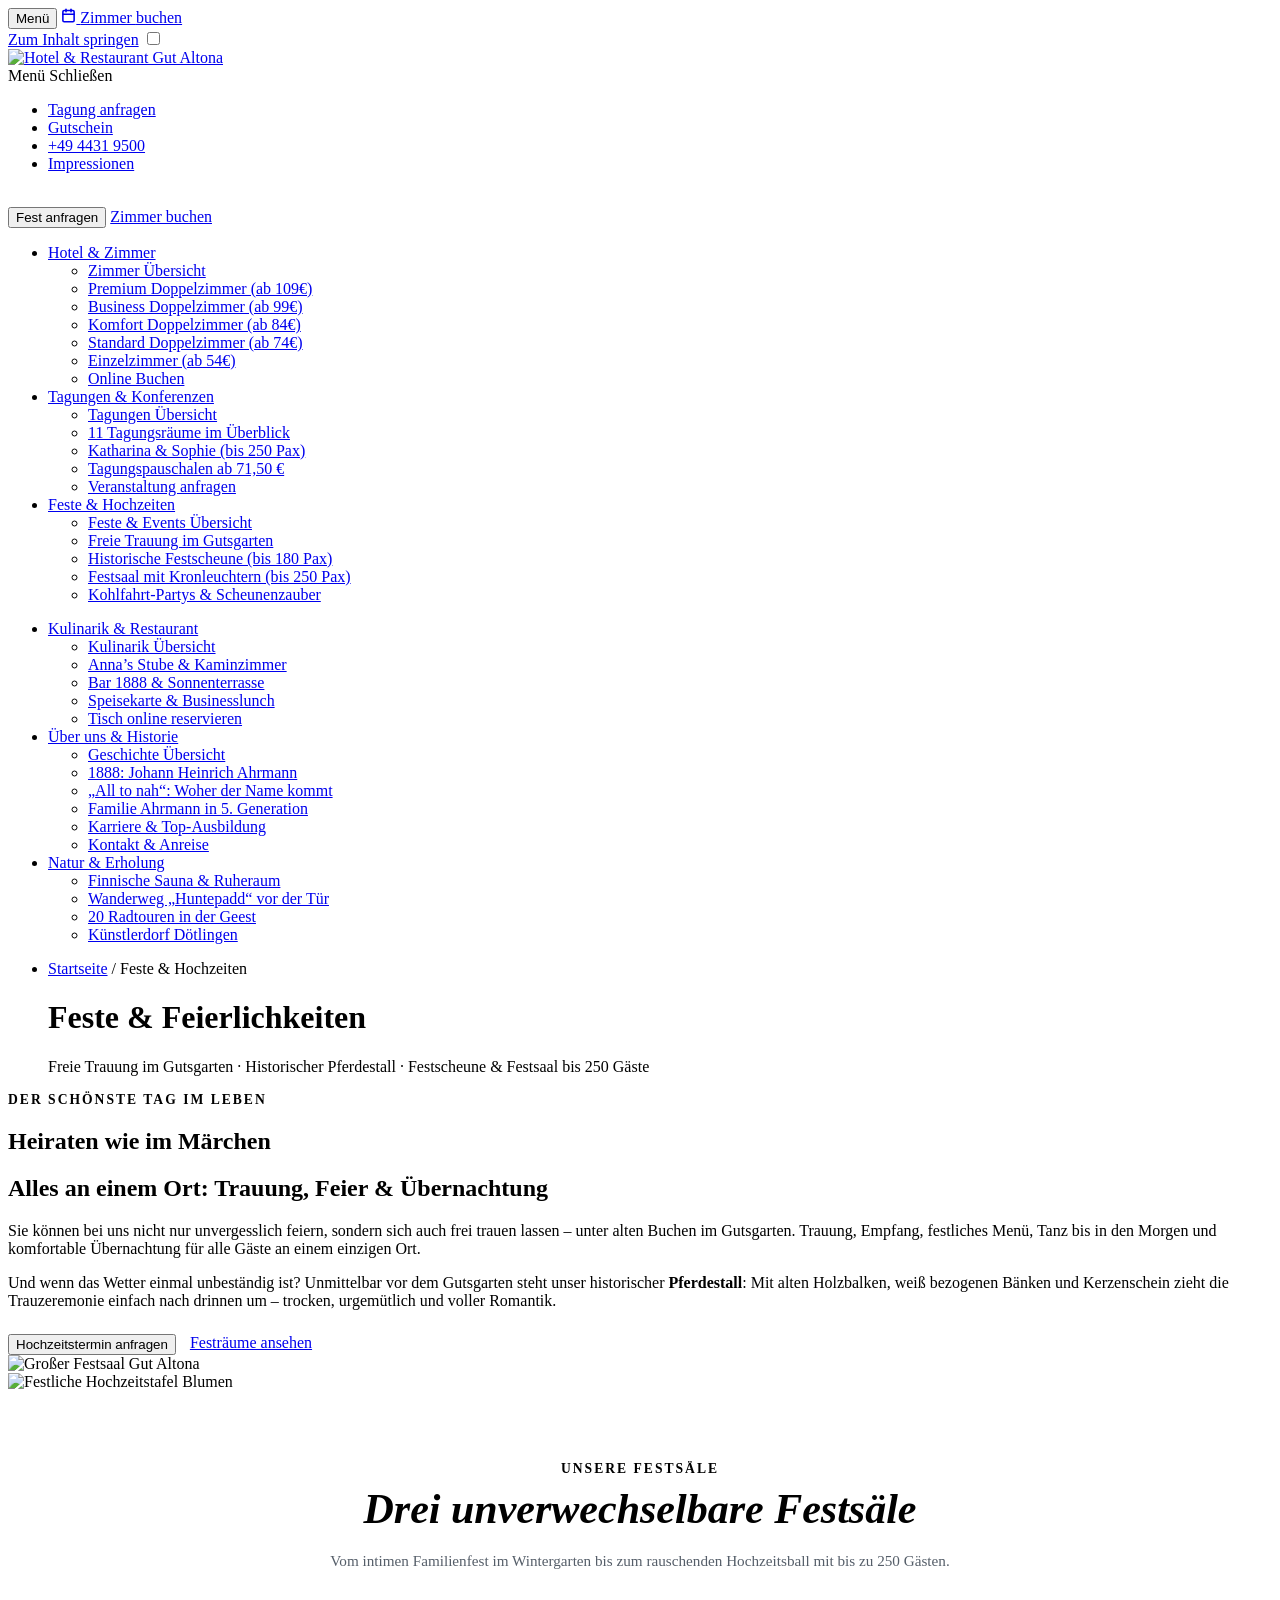
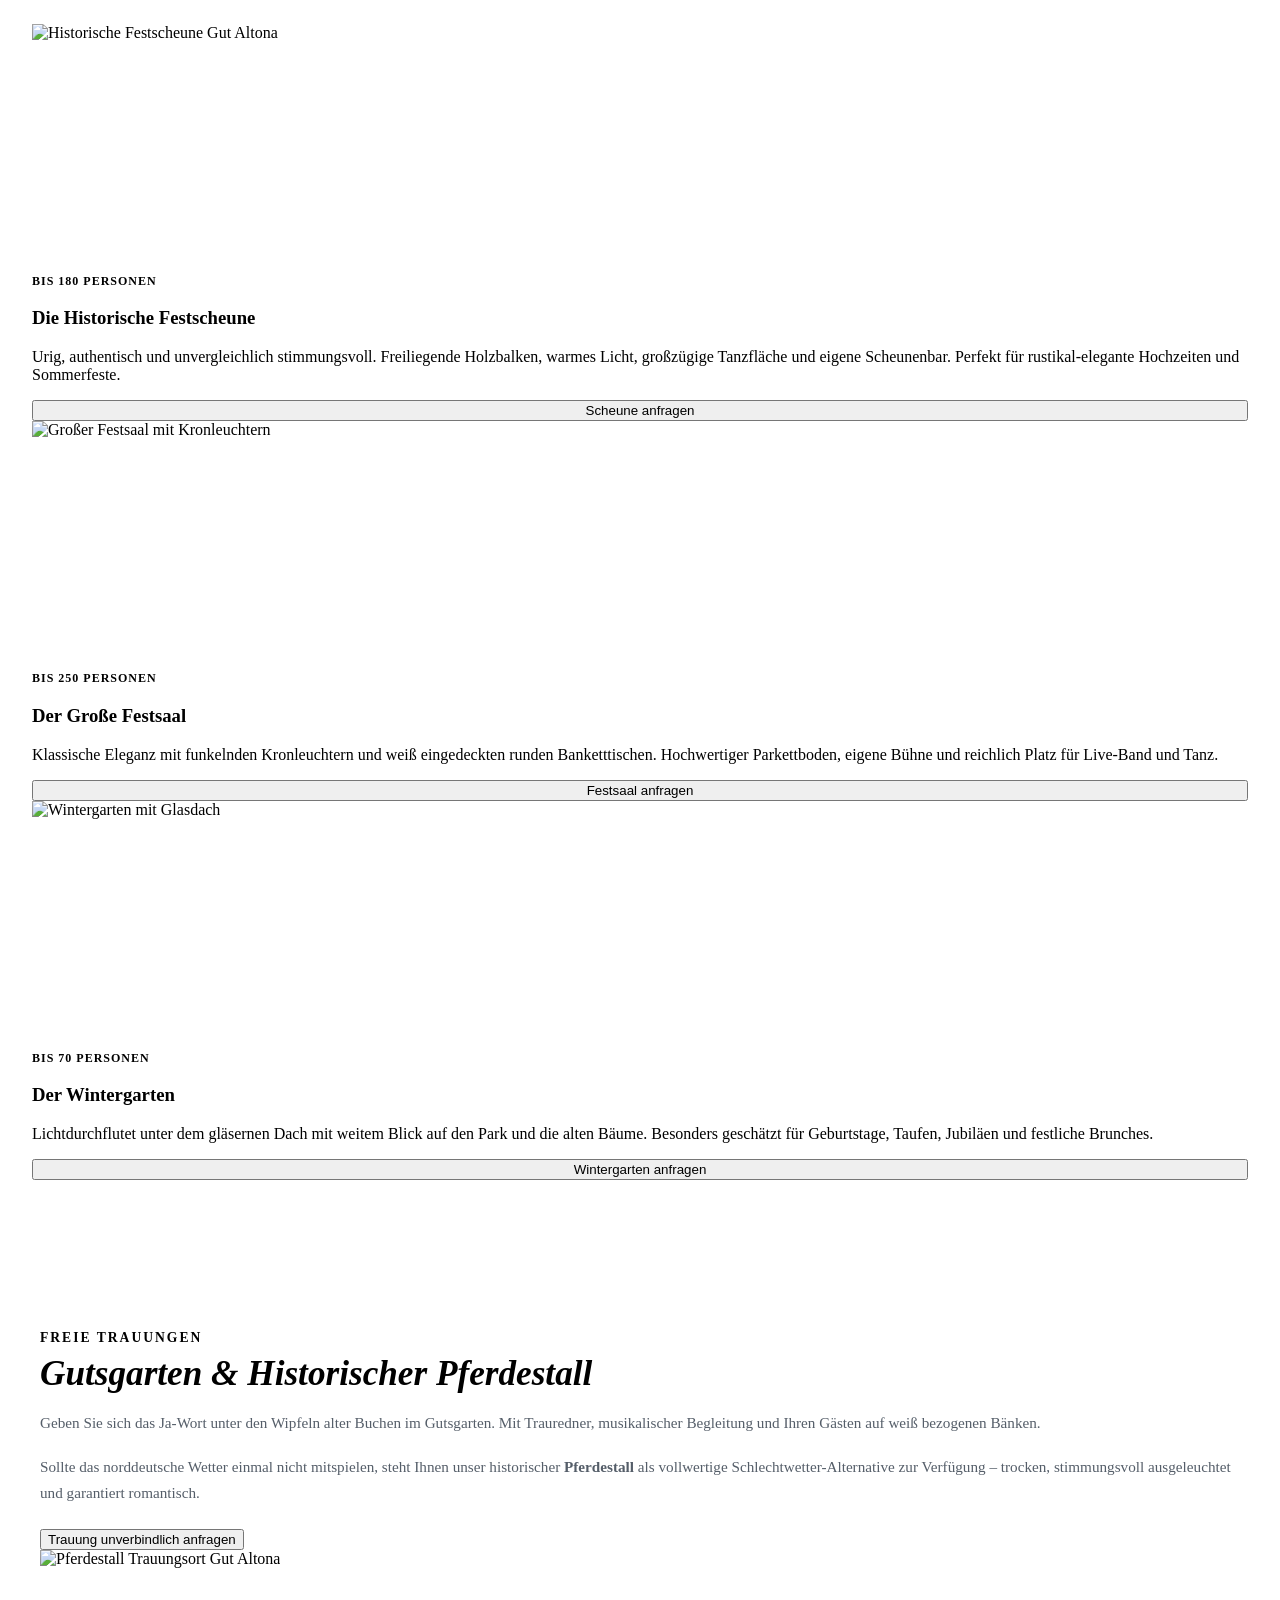
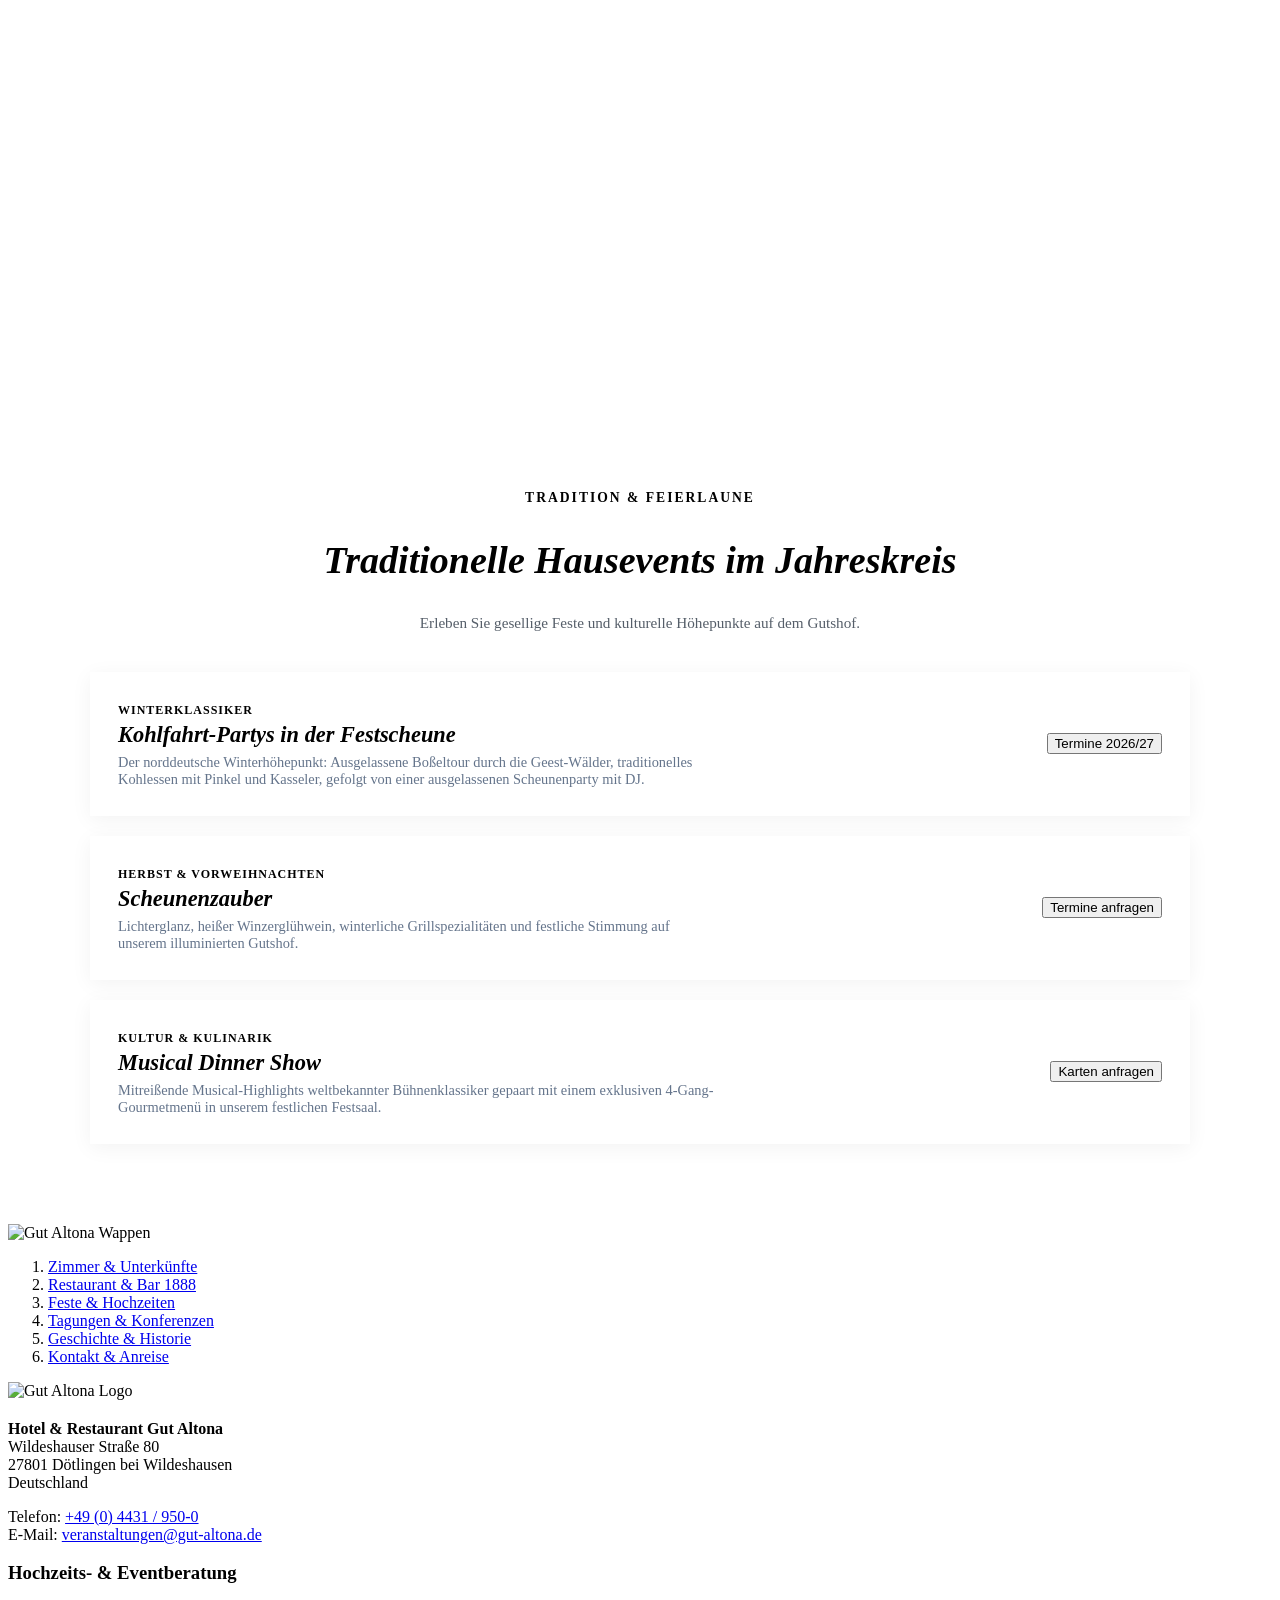
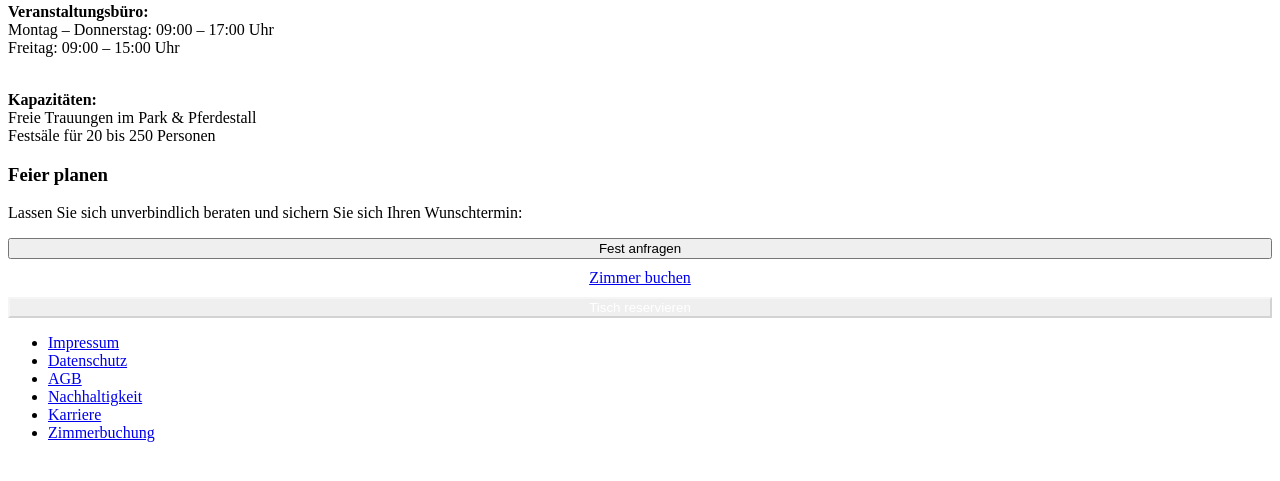
==== feiern-hochzeiten.html @ a8bbae6c "Add files via upload" ====
<!DOCTYPE html>
<html lang="de" class="no-touchevents">
<head>
  <meta charset="UTF-8">
  <meta name="viewport" content="width=device-width, initial-scale=1, viewport-fit=cover">
  <title>Feste &amp; Hochzeiten | Freie Trauung &amp; Festscheune Gut Altona</title>
  <meta name="description" content="Traumhochzeiten & Events auf Gut Altona bei Wildeshausen: Freie Trauung im Gutsgarten, historischer Pferdestall, Festscheune bis 180 Pax, Festsaal bis 250 Pax.">
  <link rel="canonical" href="https://gut-altona.de/feiern/">

  <!-- Stylesheets -->
  <link rel="stylesheet" href="css/style.css">
  <link rel="icon" type="image/png" href="assets/images/ga-symbol-512.png">
</head>
<body class="site browser- browser--">
  <!-- Floating Navigation Pills (Sauerland Stern Hallmark) -->
  <aside class="floating-nav" aria-label="Schnellnavigation">
    <button id="floatingMenuBtn" class="floating-nav__pill floating-nav__pill--menu" aria-label="Menü öffnen" aria-expanded="false" aria-controls="nav_0">
      <span class="floating-nav__hamburger" aria-hidden="true">
        <span></span><span></span><span></span>
      </span>
      <span class="pill-text">Menü</span>
    </button>
    <a href="https://onepagebooking.com/gut-altona" target="_blank" rel="noopener noreferrer" class="floating-nav__pill floating-nav__pill--book" aria-label="Zimmer buchen">
      <svg width="15" height="15" viewBox="0 0 24 24" fill="none" stroke="currentColor" stroke-width="2.5" stroke-linecap="round" stroke-linejoin="round" aria-hidden="true"><rect x="3" y="4" width="18" height="18" rx="2" ry="2"></rect><line x1="16" y1="2" x2="16" y2="6"></line><line x1="8" y1="2" x2="8" y2="6"></line><line x1="3" y1="10" x2="21" y2="10"></line></svg>
      <span class="pill-text-long">Zimmer </span><span>buchen</span>
    </a>
  </aside>

  <!-- Skip link for accessibility -->
  <a id="skip-link" href="#main" class="visuallyhidden">Zum Inhalt springen</a>

  <!-- Global menu toggle checkbox (Sauerland Stern architecture) -->
  <input type="checkbox" id="global-toggle-menu" class="visuallyhidden" aria-hidden="true" tabindex="-1">

  <!-- ==========================================================================
       HEADER & NAVIGATION (SAUERLAND STERN ARCHITECTURE)
       ========================================================================== -->
  <header id="header" class="header" data-header="true" data-detail="true">
    
    <!-- Floating Logo -->
    <div class="logo logo-svg">
      <a href="index.html" title="Zurück zur Startseite">
        <img src="assets/images/ga-logo-weiss-transparent.png" alt="Hotel &amp; Restaurant Gut Altona" width="120" height="75" class="logo__file" loading="eager" decoding="async">
      </a>
    </div>

    <!-- Top Action Banner -->
    <div class="banner">
      <!-- Menu Button -->
      <label id="navButtonMenu" class="menu-button" for="global-toggle-menu" role="button" tabindex="0" aria-haspopup="true" aria-expanded="false" aria-controls="nav_0" aria-label="Menü öffnen">
        <div class="menu-button__button">
          <div class="menu-button__line top"></div>
          <div class="menu-button__line center"></div>
          <div class="menu-button__line bottom"></div>
        </div>
        <div class="menu-button__text">
          <span class="menu-button__text--open">Menü</span>
          <span class="menu-button__text--close">Schließen</span>
        </div>
      </label>

      <!-- Tools Menu -->
      <div class="tools">
        <ul>
          <li><a href="tagungen.html">Tagung anfragen</a></li>
          <li class="header-voucher"><a href="https://gut-altona.expressgutscheine.net/index.php?product=34" target="_blank" rel="noopener noreferrer"><span>Gutschein</span></a></li>
          <li class="header-tel"><a href="tel:+4944319500"><span>+49 4431 9500</span></a></li>
          <li class="header-gallery"><a href="ueber-uns.html"><span>Impressionen</span></a></li>
          <li style="display:flex;gap:4px;margin-left:8px;">
            <button class="lang-btn active" data-lang="de" style="background:none;border:none;color:#fff;font-size:0.75rem;cursor:pointer;font-weight:bold;">DE</button>
            <span style="color:rgba(255,255,255,0.4);">|</span>
            <button class="lang-btn" data-lang="en" style="background:none;border:none;color:rgba(255,255,255,0.6);font-size:0.75rem;cursor:pointer;font-weight:bold;">EN</button>
          </li>
        </ul>
      </div>

      <!-- Prominent Booking & Request Action Buttons -->
      <div class="nst21-widget article">
        <button class="cta cta--request" data-modal-open="meeting">Fest anfragen</button>
        <a class="cta cta--book" href="https://onepagebooking.com/gut-altona" target="_blank" rel="noopener noreferrer">Zimmer buchen</a>
      </div>
    </div>

    <!-- Dropdown Mega Navigation Overlay -->
    <nav id="nav_0" class="nav-level-0" aria-label="Hauptmenü">
      <div class="menu-wrapper">
        <div class="menu-items" id="nav_menu">
          <!-- Left Column -->
          <ul class="main-menu main-menu--left">
            <li class="main-menu-item">
              <div class="main-menu-item-name"><a href="zimmer.html">Hotel &amp; Zimmer</a></div>
              <ul class="sub-menu">
                <li class="sub-menu-overview"><a href="zimmer.html" class="sub-menu-link">Zimmer Übersicht</a></li>
                <li><a href="zimmer.html#all-rooms" class="sub-menu-link">Premium Doppelzimmer (ab 109€)</a></li>
                <li><a href="zimmer.html#all-rooms" class="sub-menu-link">Business Doppelzimmer (ab 99€)</a></li>
                <li><a href="zimmer.html#all-rooms" class="sub-menu-link">Komfort Doppelzimmer (ab 84€)</a></li>
                <li><a href="zimmer.html#all-rooms" class="sub-menu-link">Standard Doppelzimmer (ab 74€)</a></li>
                <li><a href="zimmer.html#all-rooms" class="sub-menu-link">Einzelzimmer (ab 54€)</a></li>
                <li><a href="https://onepagebooking.com/gut-altona" target="_blank" class="sub-menu-link">Online Buchen</a></li>
              </ul>
            </li>

            <li class="main-menu-item">
              <div class="main-menu-item-name"><a href="tagungen.html">Tagungen &amp; Konferenzen</a></div>
              <ul class="sub-menu">
                <li class="sub-menu-overview"><a href="tagungen.html" class="sub-menu-link">Tagungen Übersicht</a></li>
                <li><a href="tagungen.html#raeume" class="sub-menu-link">11 Tagungsräume im Überblick</a></li>
                <li><a href="tagungen.html#raeume" class="sub-menu-link">Katharina &amp; Sophie (bis 250 Pax)</a></li>
                <li><a href="tagungen.html#pauschalen" class="sub-menu-link">Tagungspauschalen ab 71,50 €</a></li>
                <li><a href="tagungen.html" data-modal-open="meeting" class="sub-menu-link">Veranstaltung anfragen</a></li>
              </ul>
            </li>

            <li class="main-menu-item active">
              <div class="main-menu-item-name"><a href="feiern-hochzeiten.html">Feste &amp; Hochzeiten</a></div>
              <ul class="sub-menu">
                <li class="sub-menu-overview active"><a href="feiern-hochzeiten.html" class="sub-menu-link">Feste &amp; Events Übersicht</a></li>
                <li><a href="#trauung" class="sub-menu-link">Freie Trauung im Gutsgarten</a></li>
                <li><a href="#festraeume" class="sub-menu-link">Historische Festscheune (bis 180 Pax)</a></li>
                <li><a href="#festraeume" class="sub-menu-link">Festsaal mit Kronleuchtern (bis 250 Pax)</a></li>
                <li><a href="#hausevents" class="sub-menu-link">Kohlfahrt-Partys &amp; Scheunenzauber</a></li>
              </ul>
            </li>
          </ul>

          <!-- Right Column -->
          <ul class="main-menu main-menu--right">
            <li class="main-menu-item">
              <div class="main-menu-item-name"><a href="restaurant.html">Kulinarik &amp; Restaurant</a></div>
              <ul class="sub-menu">
                <li class="sub-menu-overview"><a href="restaurant.html" class="sub-menu-link">Kulinarik Übersicht</a></li>
                <li><a href="restaurant.html#bereiche" class="sub-menu-link">Anna’s Stube &amp; Kaminzimmer</a></li>
                <li><a href="restaurant.html#bereiche" class="sub-menu-link">Bar 1888 &amp; Sonnenterrasse</a></li>
                <li><a href="restaurant.html#speisekarte" class="sub-menu-link">Speisekarte &amp; Businesslunch</a></li>
                <li><a href="restaurant.html" data-modal-open="table" class="sub-menu-link">Tisch online reservieren</a></li>
              </ul>
            </li>

            <li class="main-menu-item">
              <div class="main-menu-item-name"><a href="ueber-uns.html">Über uns &amp; Historie</a></div>
              <ul class="sub-menu">
                <li class="sub-menu-overview"><a href="ueber-uns.html" class="sub-menu-link">Geschichte Übersicht</a></li>
                <li><a href="ueber-uns.html" class="sub-menu-link">1888: Johann Heinrich Ahrmann</a></li>
                <li><a href="ueber-uns.html" class="sub-menu-link">„All to nah“: Woher der Name kommt</a></li>
                <li><a href="ueber-uns.html" class="sub-menu-link">Familie Ahrmann in 5. Generation</a></li>
                <li><a href="karriere.html" class="sub-menu-link">Karriere &amp; Top-Ausbildung</a></li>
                <li><a href="kontakt.html" class="sub-menu-link">Kontakt &amp; Anreise</a></li>
              </ul>
            </li>

            <li class="main-menu-item">
              <div class="main-menu-item-name"><a href="kontakt.html">Natur &amp; Erholung</a></div>
              <ul class="sub-menu">
                <li><a href="index.html#wellness" class="sub-menu-link">Finnische Sauna &amp; Ruheraum</a></li>
                <li><a href="kontakt.html" class="sub-menu-link">Wanderweg „Huntepadd“ vor der Tür</a></li>
                <li><a href="kontakt.html" class="sub-menu-link">20 Radtouren in der Geest</a></li>
                <li><a href="kontakt.html" class="sub-menu-link">Künstlerdorf Dötlingen</a></li>
              </ul>
            </li>
          </ul>
        </div>
      </div>
    </nav>

    <!-- Subpage Hero Gallery Banner (Matching Sauerland Stern) -->
    <div class="gallery">
      <div id="gid1" class="gal">
        <ul class="slides">
          <li class="slide slide-1 on" style="background-image: url('assets/images/gut-altona-freie-trauung-gutsgarten-baenke.webp');">
            <div class="slide-content">
              <div class="sub-hero-caption">
                <nav class="sub-hero-breadcrumb" aria-label="Brotkrumennavigation">
                  <a href="index.html">Startseite</a> <span>/</span> <span>Feste &amp; Hochzeiten</span>
                </nav>
                <h1>Feste &amp; Feierlichkeiten</h1>
                <p class="sub-hero-tagline">
                  Freie Trauung im Gutsgarten · Historischer Pferdestall · Festscheune &amp; Festsaal bis 250 Gäste
                </p>
              </div>
            </div>
          </li>
        </ul>
      </div>
    </div>
  </header>

  <!-- ==========================================================================
       MAIN CONTENT: EXACT SAUERLAND STERN COMPOSITION
       ========================================================================== -->
  <main id="main">

    <!-- SECTION 1: ASYMMETRICAL BOX-DOUBLE (SIGNATURE SAUERLAND STERN LAYOUT) -->
    <section class="grp grp-single grp-layout-box-double grp-bg-none">
      <div class="grp-mem">
        <div class="box-double box-double__left box-double__left--with-preview">
          <div class="box-double__doubel">
            
            <!-- Editorial Text Column -->
            <div class="box-double__text">
              <span style="font-family: var(--font-family-sans); font-size: 0.85rem; text-transform: uppercase; letter-spacing: 2px; color: var(--template-color-accent-dark); font-weight: 600; display: block; margin-bottom: 8px;">
                Der schönste Tag im Leben
              </span>
              <h1>Heiraten wie im Märchen</h1>
              <h2>Alles an einem Ort: Trauung, Feier &amp; Übernachtung</h2>
              <p>
                Sie können bei uns nicht nur unvergesslich feiern, sondern sich auch frei trauen lassen – unter alten Buchen im Gutsgarten. Trauung, Empfang, festliches Menü, Tanz bis in den Morgen und komfortable Übernachtung für alle Gäste an einem einzigen Ort.
              </p>
              <p>
                Und wenn das Wetter einmal unbeständig ist? Unmittelbar vor dem Gutsgarten steht unser historischer <strong>Pferdestall</strong>: Mit alten Holzbalken, weiß bezogenen Bänken und Kerzenschein zieht die Trauzeremonie einfach nach drinnen um – trocken, urgemütlich und voller Romantik.
              </p>
              <div style="display: flex; gap: 14px; margin-top: 24px; flex-wrap: wrap;">
                <button class="cta cta--request" data-modal-open="meeting">Hochzeitstermin anfragen</button>
                <a class="cta-secondary" href="#festraeume">Festräume ansehen</a>
              </div>
            </div>

            <!-- Curved Main Photo (border-radius: 0 160px 160px 0) -->
            <div class="box-double__image">
              <img src="assets/images/gut-altona-festsaal-runde-tafeln-kronleuchter.webp" alt="Großer Festsaal Gut Altona" width="540" height="420" loading="lazy" decoding="async">
            </div>

            <!-- Overlapping Opposing Curved Preview Photo (border-radius: 160px 0 0 160px) -->
            <div class="box-double__preview">
              <img src="assets/images/gut-altona-hochzeit-festtafel-blumen.webp" alt="Festliche Hochzeitstafel Blumen" width="280" height="380" loading="lazy" decoding="async">
            </div>

          </div>
        </div>
      </div>
    </section>

    <!-- SECTION 2: THE 3 EVENT SPACES (MOSAIC CARDS MATCHING SAUERLAND STERN) -->
    <section class="grp grp-single grp-bg-none" id="festraeume" style="padding: 70px 0;">
      <div class="grp-mem" style="max-width: 1380px; margin: 0 auto; padding: 0 24px;">
        
        <div style="text-align: center; max-width: 800px; margin: 0 auto 50px;">
          <span style="font-family: var(--font-family-sans); font-size: 0.85rem; text-transform: uppercase; letter-spacing: 2px; color: var(--template-color-accent-dark); font-weight: 600; display: block; margin-bottom: 8px;">
            Unsere Festsäle
          </span>
          <h2 style="font-family: var(--font-family-serif); font-size: clamp(28px, 3.5vw, 42px); font-style: italic; color: var(--template-color-ink); margin: 0 0 14px;">
            Drei unverwechselbare Festsäle
          </h2>
          <p style="font-size: 0.95rem; color: #555e69; line-height: 1.7;">
            Vom intimen Familienfest im Wintergarten bis zum rauschenden Hochzeitsball mit bis zu 250 Gästen.
          </p>
        </div>

        <div class="mosaic__grid">
          
          <!-- Room 1: Historische Festscheune -->
          <article class="usb-card" style="width: 100%;">
            <div class="usb-card__image" style="height: 250px;">
              <img src="assets/images/gut-altona-scheune-03.jpg" alt="Historische Festscheune Gut Altona" loading="lazy">
            </div>
            <div class="usb-card__content">
              <span style="font-size: 0.75rem; text-transform: uppercase; color: var(--template-color-accent-dark); font-weight: 700; letter-spacing: 1px; display: block; margin-bottom: 6px;">Bis 180 Personen</span>
              <h3>Die Historische Festscheune</h3>
              <p>
                Urig, authentisch und unvergleichlich stimmungsvoll. Freiliegende Holzbalken, warmes Licht, großzügige Tanzfläche und eigene Scheunenbar. Perfekt für rustikal-elegante Hochzeiten und Sommerfeste.
              </p>
              <div style="margin-top: auto;">
                <button class="cta-secondary" data-modal-open="meeting" style="width: 100%;">Scheune anfragen</button>
              </div>
            </div>
          </article>

          <!-- Room 2: Großer Festsaal -->
          <article class="usb-card" style="width: 100%;">
            <div class="usb-card__image" style="height: 250px;">
              <img src="assets/images/gut-altona-festsaal-runde-tafeln-kronleuchter.webp" alt="Großer Festsaal mit Kronleuchtern" loading="lazy">
            </div>
            <div class="usb-card__content">
              <span style="font-size: 0.75rem; text-transform: uppercase; color: var(--template-color-accent-dark); font-weight: 700; letter-spacing: 1px; display: block; margin-bottom: 6px;">Bis 250 Personen</span>
              <h3>Der Große Festsaal</h3>
              <p>
                Klassische Eleganz mit funkelnden Kronleuchtern und weiß eingedeckten runden Banketttischen. Hochwertiger Parkettboden, eigene Bühne und reichlich Platz für Live-Band und Tanz.
              </p>
              <div style="margin-top: auto;">
                <button class="cta-secondary" data-modal-open="meeting" style="width: 100%;">Festsaal anfragen</button>
              </div>
            </div>
          </article>

          <!-- Room 3: Wintergarten -->
          <article class="usb-card" style="width: 100%;">
            <div class="usb-card__image" style="height: 250px;">
              <img src="assets/images/gut-altona-wintergarten-tafeln-glasdach-v2.webp" alt="Wintergarten mit Glasdach" loading="lazy">
            </div>
            <div class="usb-card__content">
              <span style="font-size: 0.75rem; text-transform: uppercase; color: var(--template-color-accent-dark); font-weight: 700; letter-spacing: 1px; display: block; margin-bottom: 6px;">Bis 70 Personen</span>
              <h3>Der Wintergarten</h3>
              <p>
                Lichtdurchflutet unter dem gläsernen Dach mit weitem Blick auf den Park und die alten Bäume. Besonders geschätzt für Geburtstage, Taufen, Jubiläen und festliche Brunches.
              </p>
              <div style="margin-top: auto;">
                <button class="cta-secondary" data-modal-open="meeting" style="width: 100%;">Wintergarten anfragen</button>
              </div>
            </div>
          </article>

        </div>
      </div>
    </section>

    <!-- SECTION 3: TRAUUNGSORTE (PFERDESTALL & GUTSGARTEN) -->
    <section class="grp grp-bg-hell" id="trauung" style="padding: 80px 0;">
      <div class="grp-mem" style="max-width: 1200px; margin: 0 auto; padding: 0 24px;">
        
        <div class="spalten-grid-2">
          
          <div class="spalten-col">
            <span style="font-family: var(--font-family-sans); font-size: 0.85rem; text-transform: uppercase; letter-spacing: 2px; color: var(--template-color-accent-dark); font-weight: 600; display: block; margin-bottom: 8px;">
              Freie Trauungen
            </span>
            <h2 style="font-family: var(--font-family-serif); font-size: 2.2rem; font-style: italic; color: var(--template-color-ink); margin: 0 0 16px;">
              Gutsgarten &amp; Historischer Pferdestall
            </h2>
            <p style="font-size: 0.95rem; color: #555e69; line-height: 1.7; margin-bottom: 18px;">
              Geben Sie sich das Ja-Wort unter den Wipfeln alter Buchen im Gutsgarten. Mit Trauredner, musikalischer Begleitung und Ihren Gästen auf weiß bezogenen Bänken.
            </p>
            <p style="font-size: 0.95rem; color: #555e69; line-height: 1.7; margin-bottom: 24px;">
              Sollte das norddeutsche Wetter einmal nicht mitspielen, steht Ihnen unser historischer <strong>Pferdestall</strong> als vollwertige Schlechtwetter-Alternative zur Verfügung – trocken, stimmungsvoll ausgeleuchtet und garantiert romantisch.
            </p>
            <div>
              <button class="cta cta--request" data-modal-open="meeting">Trauung unverbindlich anfragen</button>
            </div>
          </div>

          <div class="spalten-col">
            <div class="spalten-col-img" style="height: 100%; border-radius: 160px 0 0 160px;">
              <img src="assets/images/gut-altona-pferdestall-freie-trauung-mittelgang-v2.webp" alt="Pferdestall Trauungsort Gut Altona" style="height: 100%; min-height: 380px;">
            </div>
          </div>

        </div>

      </div>
    </section>

    <!-- SECTION 4: TRADITIONAL HOUSE EVENTS (KOHLFAHRT, SCHEUNENZAUBER, MUSICAL) -->
    <section class="grp grp-single grp-bg-none" id="hausevents" style="padding: 80px 0;">
      <div class="grp-mem" style="max-width: 1100px; margin: 0 auto; padding: 0 24px;">
        
        <div style="text-align: center; margin-bottom: 40px;">
          <span style="font-family: var(--font-family-sans); font-size: 0.85rem; text-transform: uppercase; letter-spacing: 2px; color: var(--template-color-accent-dark); font-weight: 600; display: block; margin-bottom: 8px;">
            Tradition &amp; Feierlaune
          </span>
          <h2 style="font-family: var(--font-family-serif); font-size: clamp(26px, 3vw, 38px); font-style: italic; color: var(--template-color-ink);">
            Traditionelle Hausevents im Jahreskreis
          </h2>
          <p style="font-size: 0.95rem; color: #555e69;">
            Erleben Sie gesellige Feste und kulturelle Höhepunkte auf dem Gutshof.
          </p>
        </div>

        <div style="display: flex; flex-direction: column; gap: 20px;">
          
          <div style="background: #ffffff; padding: 28px; box-shadow: 0 4px 20px rgba(0,0,0,0.05); display: flex; justify-content: space-between; align-items: center; flex-wrap: wrap; gap: 20px; border-left: 4px solid var(--template-color-primary);">
            <div>
              <span style="font-size: 0.75rem; text-transform: uppercase; color: var(--template-color-accent-dark); font-weight: 700; letter-spacing: 1px;">Winterklassiker</span>
              <h4 style="font-family: var(--font-family-serif); font-size: 1.4rem; font-style: italic; color: var(--template-color-ink); margin: 4px 0 6px;">Kohlfahrt-Partys in der Festscheune</h4>
              <p style="font-size: 0.9rem; color: #64748b; margin: 0; max-width: 600px;">
                Der norddeutsche Winterhöhepunkt: Ausgelassene Boßeltour durch die Geest-Wälder, traditionelles Kohlessen mit Pinkel und Kasseler, gefolgt von einer ausgelassenen Scheunenparty mit DJ.
              </p>
            </div>
            <button class="cta-secondary" data-modal-open="meeting">Termine 2026/27</button>
          </div>

          <div style="background: #ffffff; padding: 28px; box-shadow: 0 4px 20px rgba(0,0,0,0.05); display: flex; justify-content: space-between; align-items: center; flex-wrap: wrap; gap: 20px; border-left: 4px solid var(--template-color-accent);">
            <div>
              <span style="font-size: 0.75rem; text-transform: uppercase; color: var(--template-color-accent-dark); font-weight: 700; letter-spacing: 1px;">Herbst &amp; Vorweihnachten</span>
              <h4 style="font-family: var(--font-family-serif); font-size: 1.4rem; font-style: italic; color: var(--template-color-ink); margin: 4px 0 6px;">Scheunenzauber</h4>
              <p style="font-size: 0.9rem; color: #64748b; margin: 0; max-width: 600px;">
                Lichterglanz, heißer Winzerglühwein, winterliche Grillspezialitäten und festliche Stimmung auf unserem illuminierten Gutshof.
              </p>
            </div>
            <button class="cta-secondary" data-modal-open="meeting">Termine anfragen</button>
          </div>

          <div style="background: #ffffff; padding: 28px; box-shadow: 0 4px 20px rgba(0,0,0,0.05); display: flex; justify-content: space-between; align-items: center; flex-wrap: wrap; gap: 20px; border-left: 4px solid var(--template-color-primary);">
            <div>
              <span style="font-size: 0.75rem; text-transform: uppercase; color: var(--template-color-accent-dark); font-weight: 700; letter-spacing: 1px;">Kultur &amp; Kulinarik</span>
              <h4 style="font-family: var(--font-family-serif); font-size: 1.4rem; font-style: italic; color: var(--template-color-ink); margin: 4px 0 6px;">Musical Dinner Show</h4>
              <p style="font-size: 0.9rem; color: #64748b; margin: 0; max-width: 600px;">
                Mitreißende Musical-Highlights weltbekannter Bühnenklassiker gepaart mit einem exklusiven 4-Gang-Gourmetmenü in unserem festlichen Festsaal.
              </p>
            </div>
            <button class="cta-secondary" data-modal-open="meeting">Karten anfragen</button>
          </div>

        </div>

      </div>
    </section>

    <!-- SECTION 5: WATERMARK CREST -->
    <section class="grp-bg-logo">
      <img src="assets/images/ga-symbol-512.png" alt="Gut Altona Wappen" width="120" height="120" loading="lazy">
    </section>

  </main>

  <!-- ==========================================================================
       FOOTER (EXACT SAUERLAND STERN ARCHITECTURE)
       ========================================================================== -->
  <footer id="footer" class="footer">
    <div class="footer__infos">
      
      <!-- Upper Pre-Footer Navigation Links -->
      <div class="footer__pre">
        <ol>
          <li><a href="zimmer.html">Zimmer &amp; Unterkünfte</a></li>
          <li><a href="restaurant.html">Restaurant &amp; Bar 1888</a></li>
          <li><a href="feiern-hochzeiten.html">Feste &amp; Hochzeiten</a></li>
          <li><a href="tagungen.html">Tagungen &amp; Konferenzen</a></li>
          <li><a href="ueber-uns.html">Geschichte &amp; Historie</a></li>
          <li><a href="kontakt.html">Kontakt &amp; Anreise</a></li>
        </ol>
      </div>

      <!-- Main Footer Grid (Logo + Address + Quicklinks + Directions) -->
      <div class="footer__grid-content">
        <!-- Col 1: Logo & Address -->
        <div class="footer-col">
          <div style="margin-bottom: 20px;">
            <img src="assets/images/ga-logo-weiss-transparent.png" alt="Gut Altona Logo" width="140" height="88">
          </div>
          <p>
            <strong>Hotel &amp; Restaurant Gut Altona</strong><br>
            Wildeshauser Straße 80<br>
            27801 Dötlingen bei Wildeshausen<br>
            Deutschland
          </p>
          <p style="margin-top: 14px;">
            Telefon: <a href="tel:+4944319500">+49 (0) 4431 / 950-0</a><br>
            E-Mail: <a href="mailto:veranstaltungen@gut-altona.de">veranstaltungen@gut-altona.de</a>
          </p>
        </div>

        <!-- Col 2: Opening Hours & Rezeption -->
        <div class="footer-col">
          <h3>Hochzeits- &amp; Eventberatung</h3>
          <p>
            <strong>Veranstaltungsbüro:</strong><br>
            Montag – Donnerstag: 09:00 – 17:00 Uhr<br>
            Freitag: 09:00 – 15:00 Uhr<br>
            <span style="font-size: 0.82rem; color: rgba(255,255,255,0.6);">(Persönliche Gutshaus-Führung nach Terminabsprache)</span>
          </p>
          <p style="margin-top: 12px;">
            <strong>Kapazitäten:</strong><br>
            Freie Trauungen im Park &amp; Pferdestall<br>
            Festsäle für 20 bis 250 Personen
          </p>
        </div>

        <!-- Col 3: Quicklinks & Direct Booking -->
        <div class="footer-col">
          <h3>Feier planen</h3>
          <p>
            Lassen Sie sich unverbindlich beraten und sichern Sie sich Ihren Wunschtermin:
          </p>
          <div style="margin-top: 16px; display: flex; flex-direction: column; gap: 10px;">
            <button class="cta cta--request" data-modal-open="meeting" style="text-align: center;">Fest anfragen</button>
            <a href="https://onepagebooking.com/gut-altona" target="_blank" rel="noopener noreferrer" class="cta cta--book" style="text-align: center;">Zimmer buchen</a>
            <button class="cta-secondary" data-modal-open="table" style="text-align: center; color: #fff; border-color: rgba(255,255,255,0.4);">Tisch reservieren</button>
          </div>
        </div>
      </div>

      <!-- Partners / Legal Bar (Bottom Bar) -->
      <div class="footer__partners">
        <ul class="separator-list">
          <li><a href="kontakt.html">Impressum</a></li>
          <li><a href="kontakt.html">Datenschutz</a></li>
          <li><a href="kontakt.html">AGB</a></li>
          <li><a href="ueber-uns.html">Nachhaltigkeit</a></li>
          <li><a href="karriere.html">Karriere</a></li>
          <li><a href="https://onepagebooking.com/gut-altona" target="_blank">Zimmerbuchung</a></li>
        </ul>
        <div style="font-size: 0.78rem; color: rgba(255,255,255,0.4);">
          &copy; 2026 Hotel &amp; Restaurant Gut Altona · Familie Ahrmann seit 1888. Alle Rechte vorbehalten.
        </div>
      </div>

    </div>
  </footer>

  <!-- ==========================================================================
       MODALS: MEETING INQUIRY & TABLE RESERVATION
       ========================================================================== -->
  <dialog class="modal" id="meetingInquiryModal">
    <div class="modal-header">
      <h3>Fest oder Feier anfragen</h3>
      <button class="modal-close-btn">&times;</button>
    </div>
    <div class="modal-body">
      <form class="modal-form" id="meetingInquiryForm" onsubmit="event.preventDefault(); alert('Vielen Dank für Ihre Festanfrage! Unser Veranstaltungsbüro wird sich umgehend persönlich bei Ihnen melden.'); this.closest('dialog').close();">
        <div style="display:grid;grid-template-columns:1fr 1fr;gap:14px;margin-bottom:12px;">
          <div>
            <label style="font-size:0.8rem;text-transform:uppercase;font-weight:600;">Wunschdatum *</label>
            <input type="date" style="width:100%;padding:8px;" required>
          </div>
          <div>
            <label style="font-size:0.8rem;text-transform:uppercase;font-weight:600;">Gästeanzahl *</label>
            <input type="number" min="10" max="250" value="60" style="width:100%;padding:8px;" required>
          </div>
        </div>
        <div style="margin-bottom:12px;">
          <label style="font-size:0.8rem;text-transform:uppercase;font-weight:600;">Anlass der Feier *</label>
          <select style="width:100%;padding:8px;" required>
            <option value="hochzeit">Hochzeit mit freier Trauung</option>
            <option value="hochzeit_feier">Hochzeitsfeier / Ball</option>
            <option value="geburtstag">Runder Geburtstag / Jubiläum</option>
            <option value="firmenfeier">Firmenfeier / Sommerfest</option>
            <option value="taufe">Taufe / Konfirmation / Kommunion</option>
            <option value="sonstiges">Sonstige Festlichkeit</option>
          </select>
        </div>
        <div style="display:grid;grid-template-columns:1fr 1fr;gap:14px;margin-bottom:12px;">
          <div>
            <label style="font-size:0.8rem;text-transform:uppercase;font-weight:600;">Name *</label>
            <input type="text" style="width:100%;padding:8px;" required>
          </div>
          <div>
            <label style="font-size:0.8rem;text-transform:uppercase;font-weight:600;">Telefon *</label>
            <input type="tel" style="width:100%;padding:8px;" required>
          </div>
        </div>
        <div style="margin-bottom:14px;">
          <label style="font-size:0.8rem;text-transform:uppercase;font-weight:600;">E-Mail *</label>
          <input type="email" style="width:100%;padding:8px;" required>
        </div>
        <button type="submit" class="cta" style="width:100%;">Termin &amp; Beratung kostenfrei anfordern</button>
      </form>
    </div>
  </dialog>

  <dialog class="modal" id="tableReservationModal">
    <div class="modal-header">
      <h3>Tisch reservieren</h3>
      <button class="modal-close-btn">&times;</button>
    </div>
    <div class="modal-body">
      <form class="modal-form" id="tableReservationForm" onsubmit="event.preventDefault(); alert('Vielen Dank! Ihre Tischreservierung im Restaurant Gut Altona wird von unserem Serviceteam kurzfristig bestätigt.'); this.closest('dialog').close();">
        <div style="display:grid;grid-template-columns:1fr 1fr;gap:14px;margin-bottom:12px;">
          <div>
            <label style="font-size:0.8rem;text-transform:uppercase;font-weight:600;">Datum *</label>
            <input type="date" style="width:100%;padding:8px;" required>
          </div>
          <div>
            <label style="font-size:0.8rem;text-transform:uppercase;font-weight:600;">Uhrzeit *</label>
            <select style="width:100%;padding:8px;" required>
              <option value="12:00">12:00 Uhr (Businesslunch)</option>
              <option value="17:30">17:30 Uhr (Abendkarte)</option>
              <option value="18:30" selected>18:30 Uhr (Abendkarte)</option>
              <option value="19:30">19:30 Uhr (Abendkarte)</option>
            </select>
          </div>
        </div>
        <div style="display:grid;grid-template-columns:1fr 1fr;gap:14px;margin-bottom:12px;">
          <div>
            <label style="font-size:0.8rem;text-transform:uppercase;font-weight:600;">Gästeanzahl *</label>
            <input type="number" min="1" max="20" value="2" style="width:100%;padding:8px;" required>
          </div>
          <div>
            <label style="font-size:0.8rem;text-transform:uppercase;font-weight:600;">Bereich</label>
            <select style="width:100%;padding:8px;">
              <option>Anna’s Stube</option>
              <option>Kaminzimmer</option>
              <option>Sonnenterrasse</option>
              <option>Bar 1888</option>
            </select>
          </div>
        </div>
        <div style="margin-bottom:12px;">
          <label style="font-size:0.8rem;text-transform:uppercase;font-weight:600;">Name *</label>
          <input type="text" style="width:100%;padding:8px;" required>
        </div>
        <div style="display:grid;grid-template-columns:1fr 1fr;gap:14px;margin-bottom:14px;">
          <div>
            <label style="font-size:0.8rem;text-transform:uppercase;font-weight:600;">Telefon *</label>
            <input type="tel" style="width:100%;padding:8px;" required>
          </div>
          <div>
            <label style="font-size:0.8rem;text-transform:uppercase;font-weight:600;">E-Mail *</label>
            <input type="email" style="width:100%;padding:8px;" required>
          </div>
        </div>
        <button type="submit" class="cta" style="width:100%;">Tisch anfragen</button>
      </form>
    </div>
  </dialog>

  <!-- JavaScript -->
  <script src="js/main.js"></script>
</body>
</html>
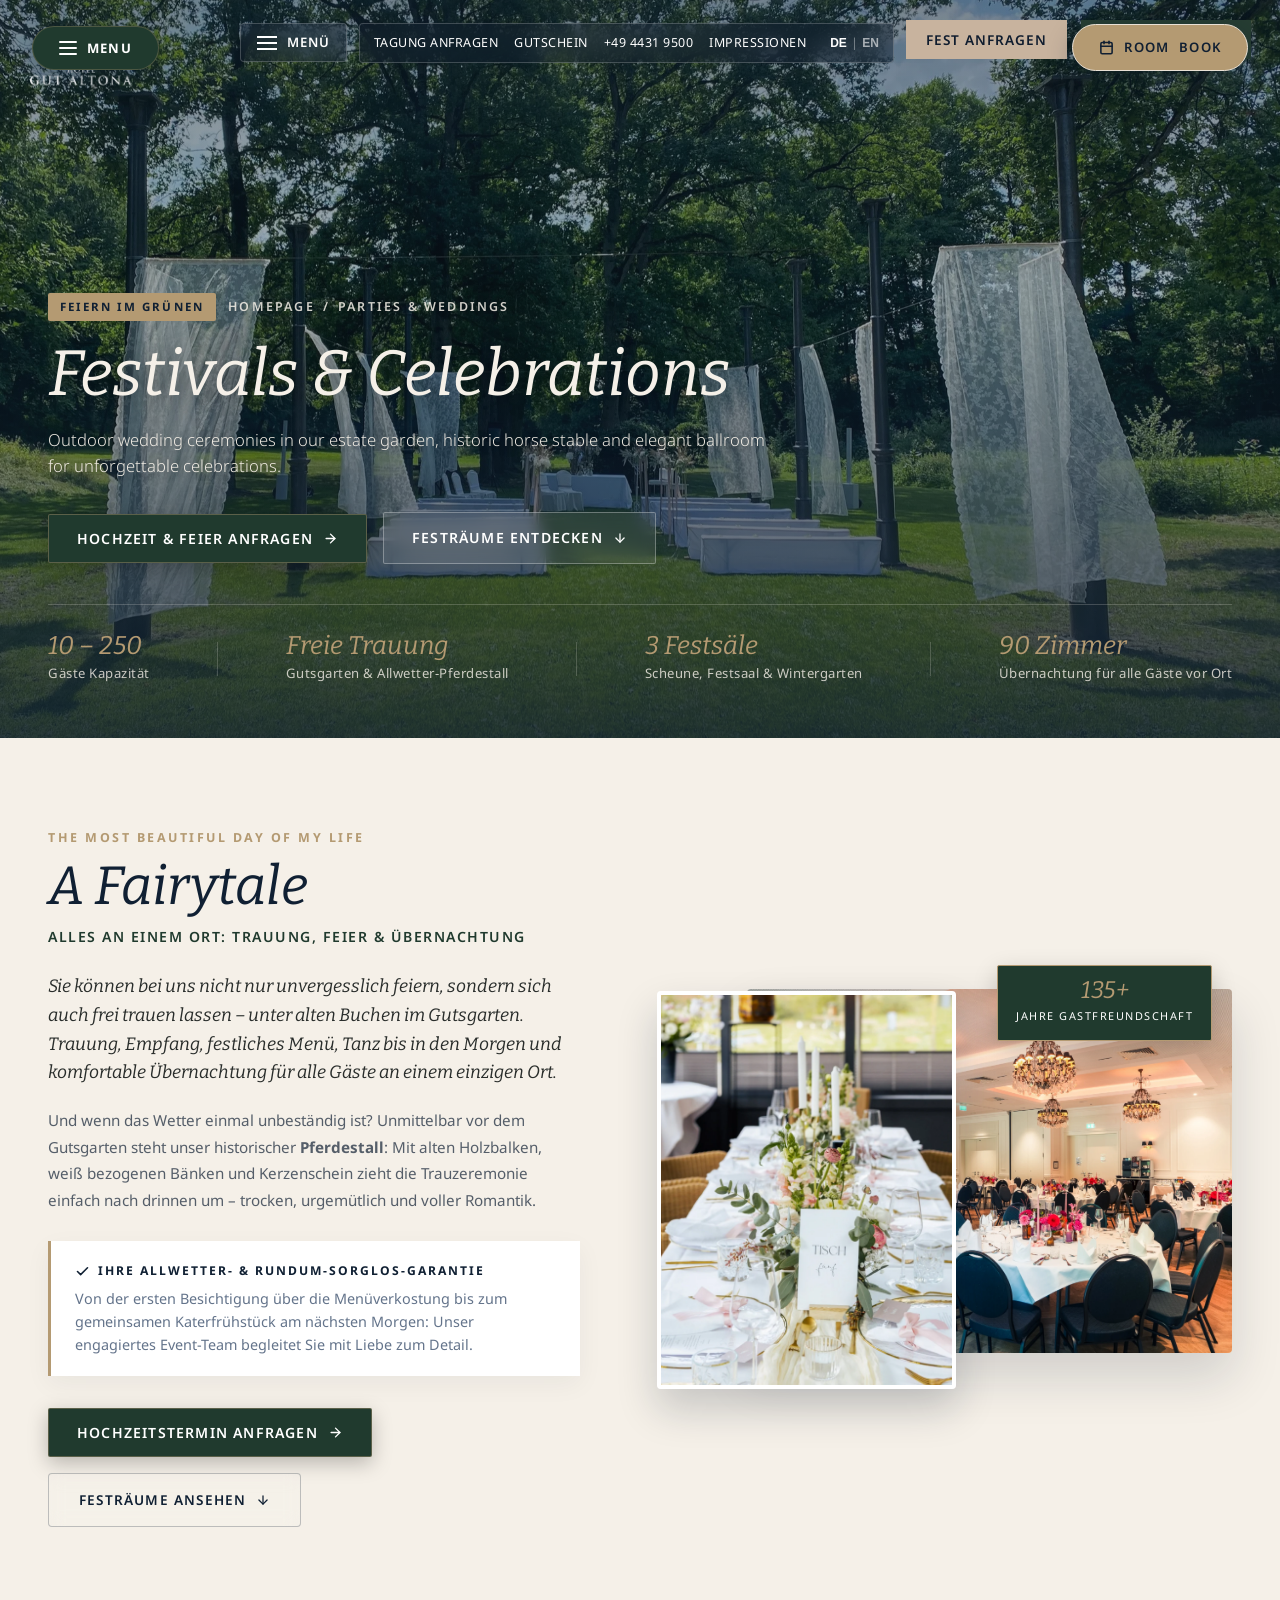
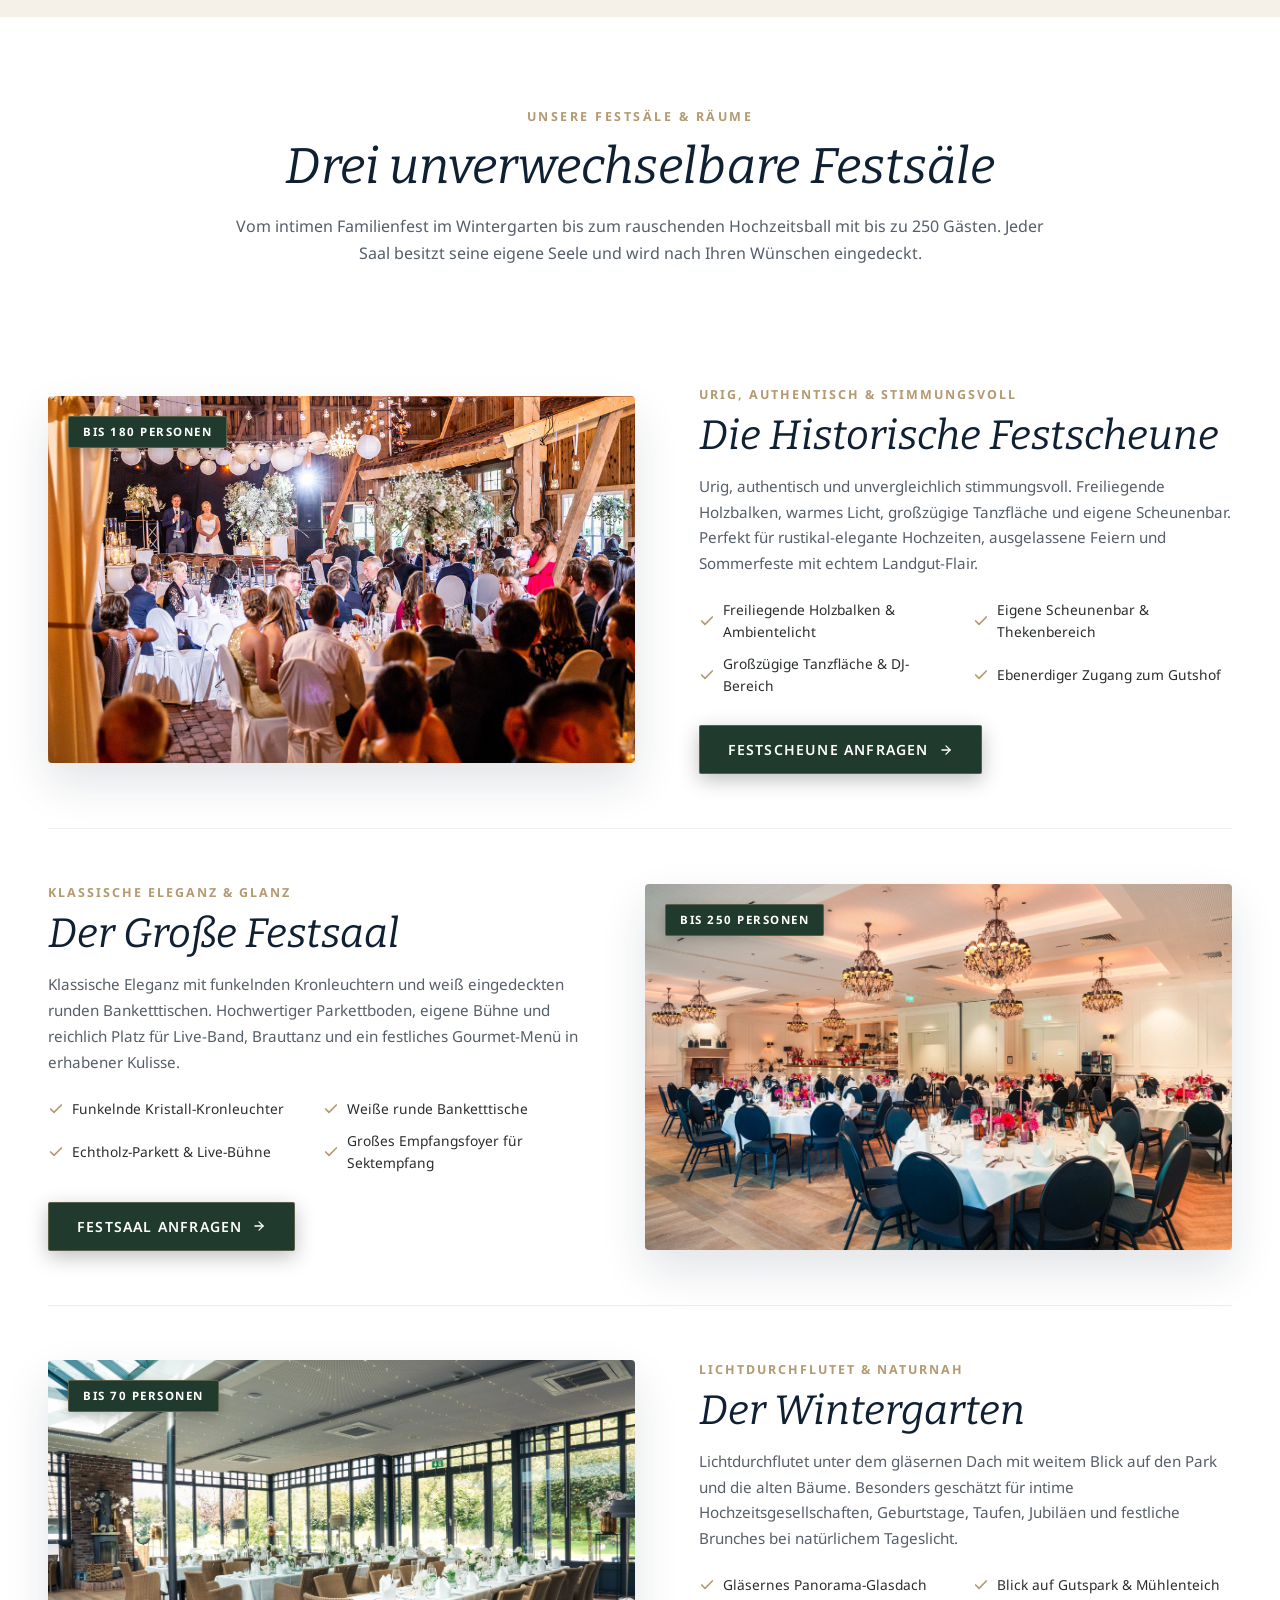
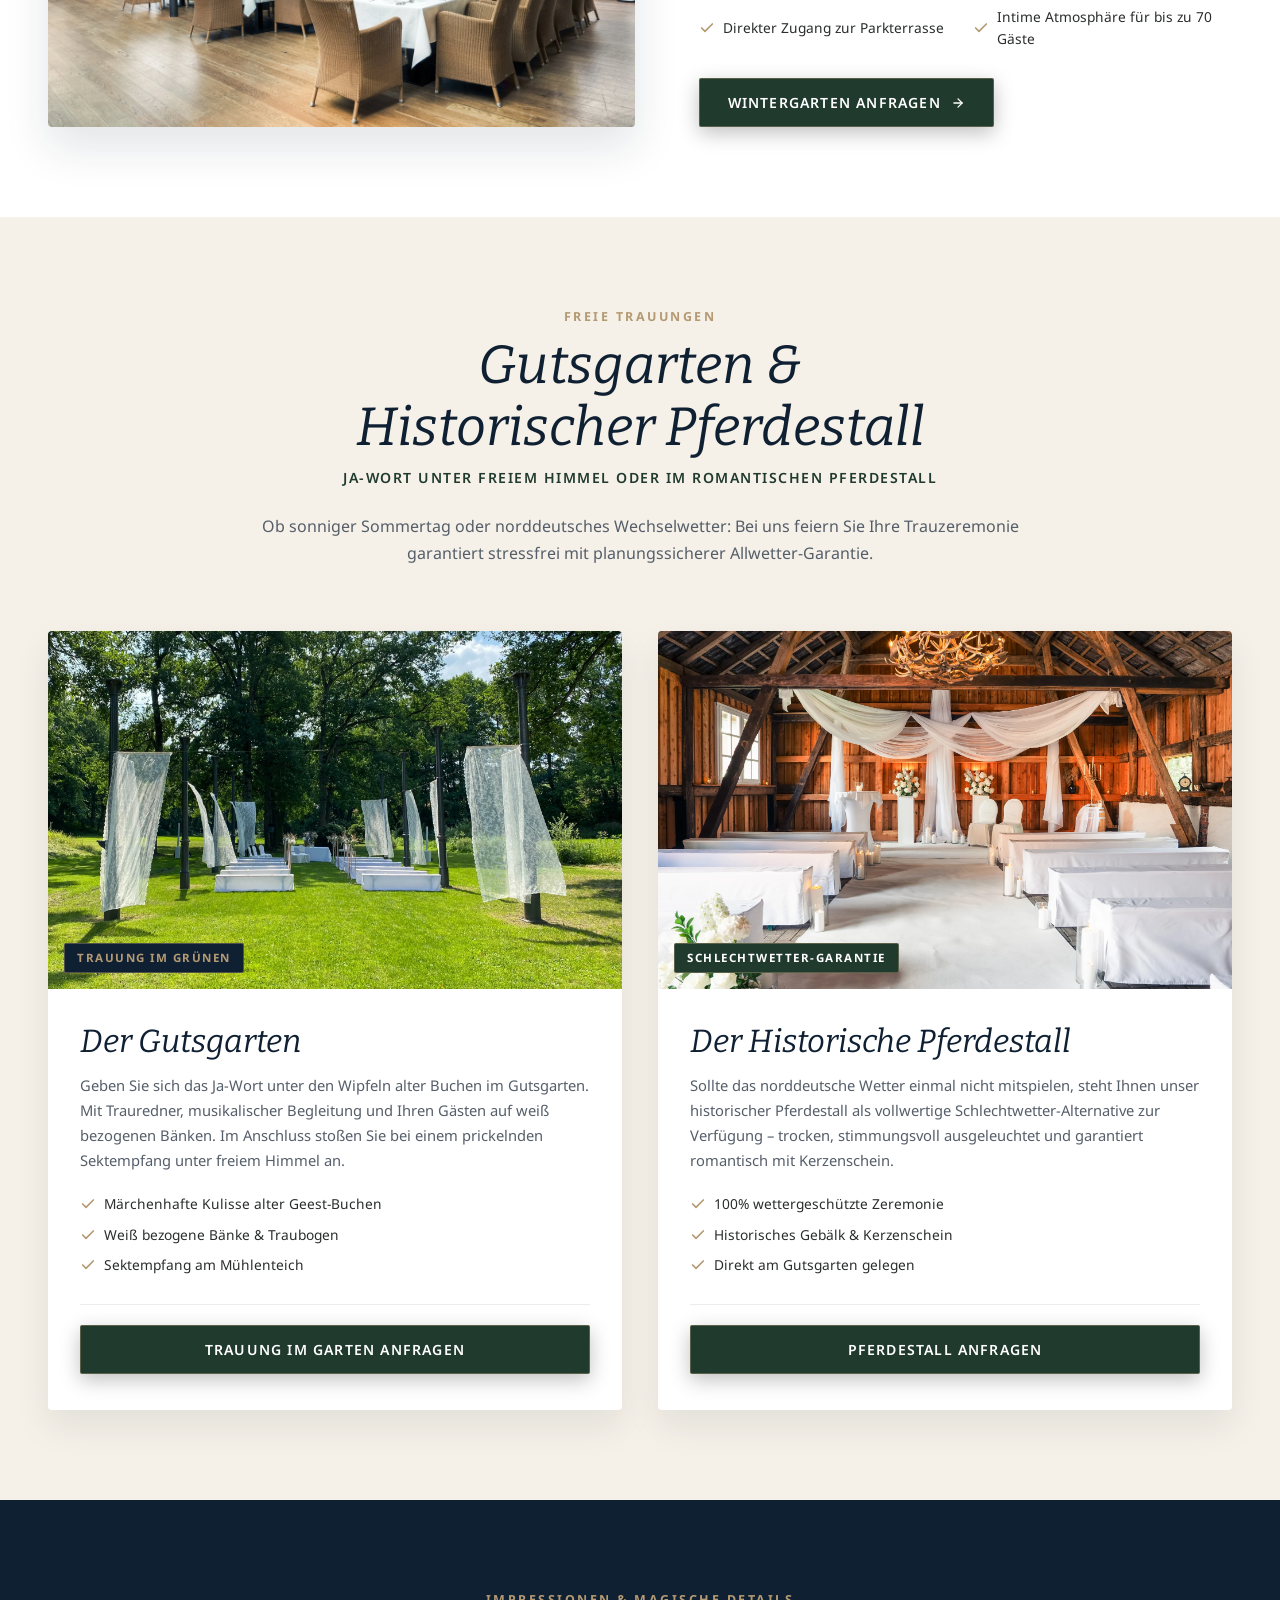
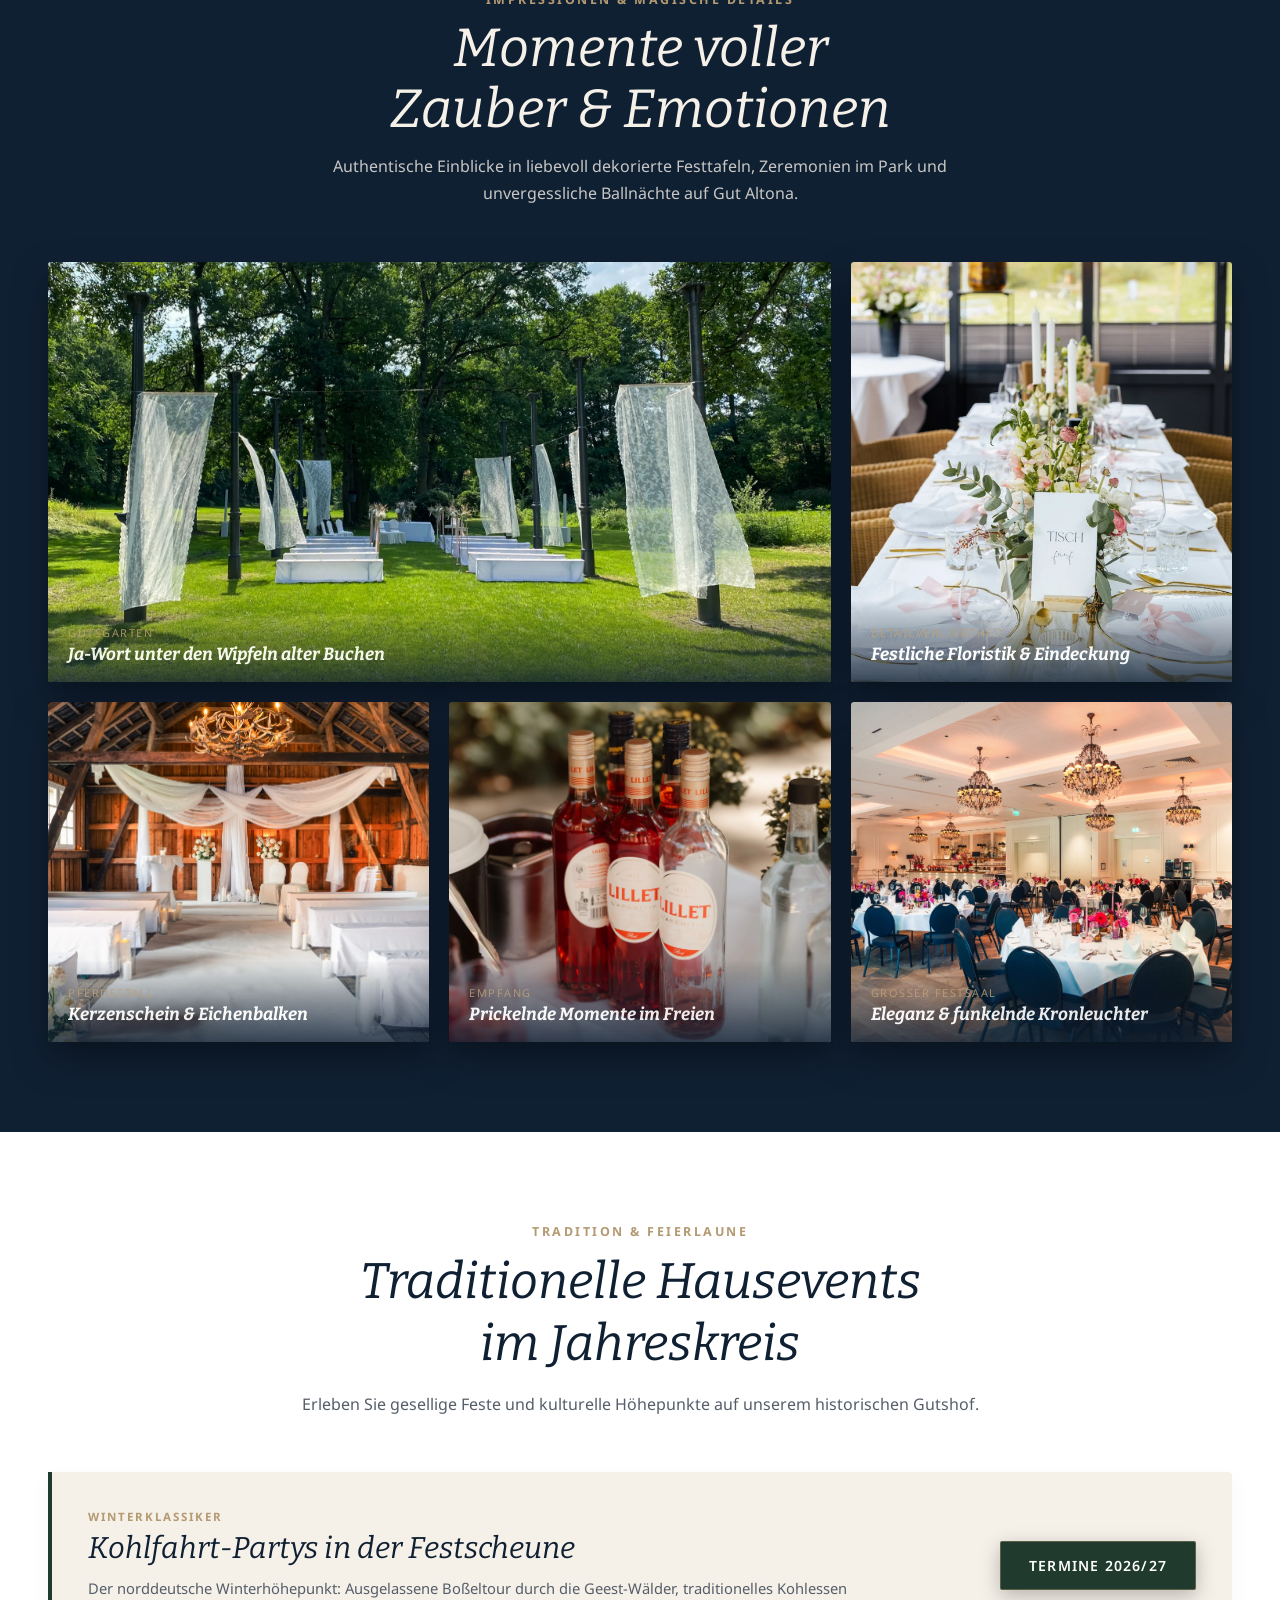
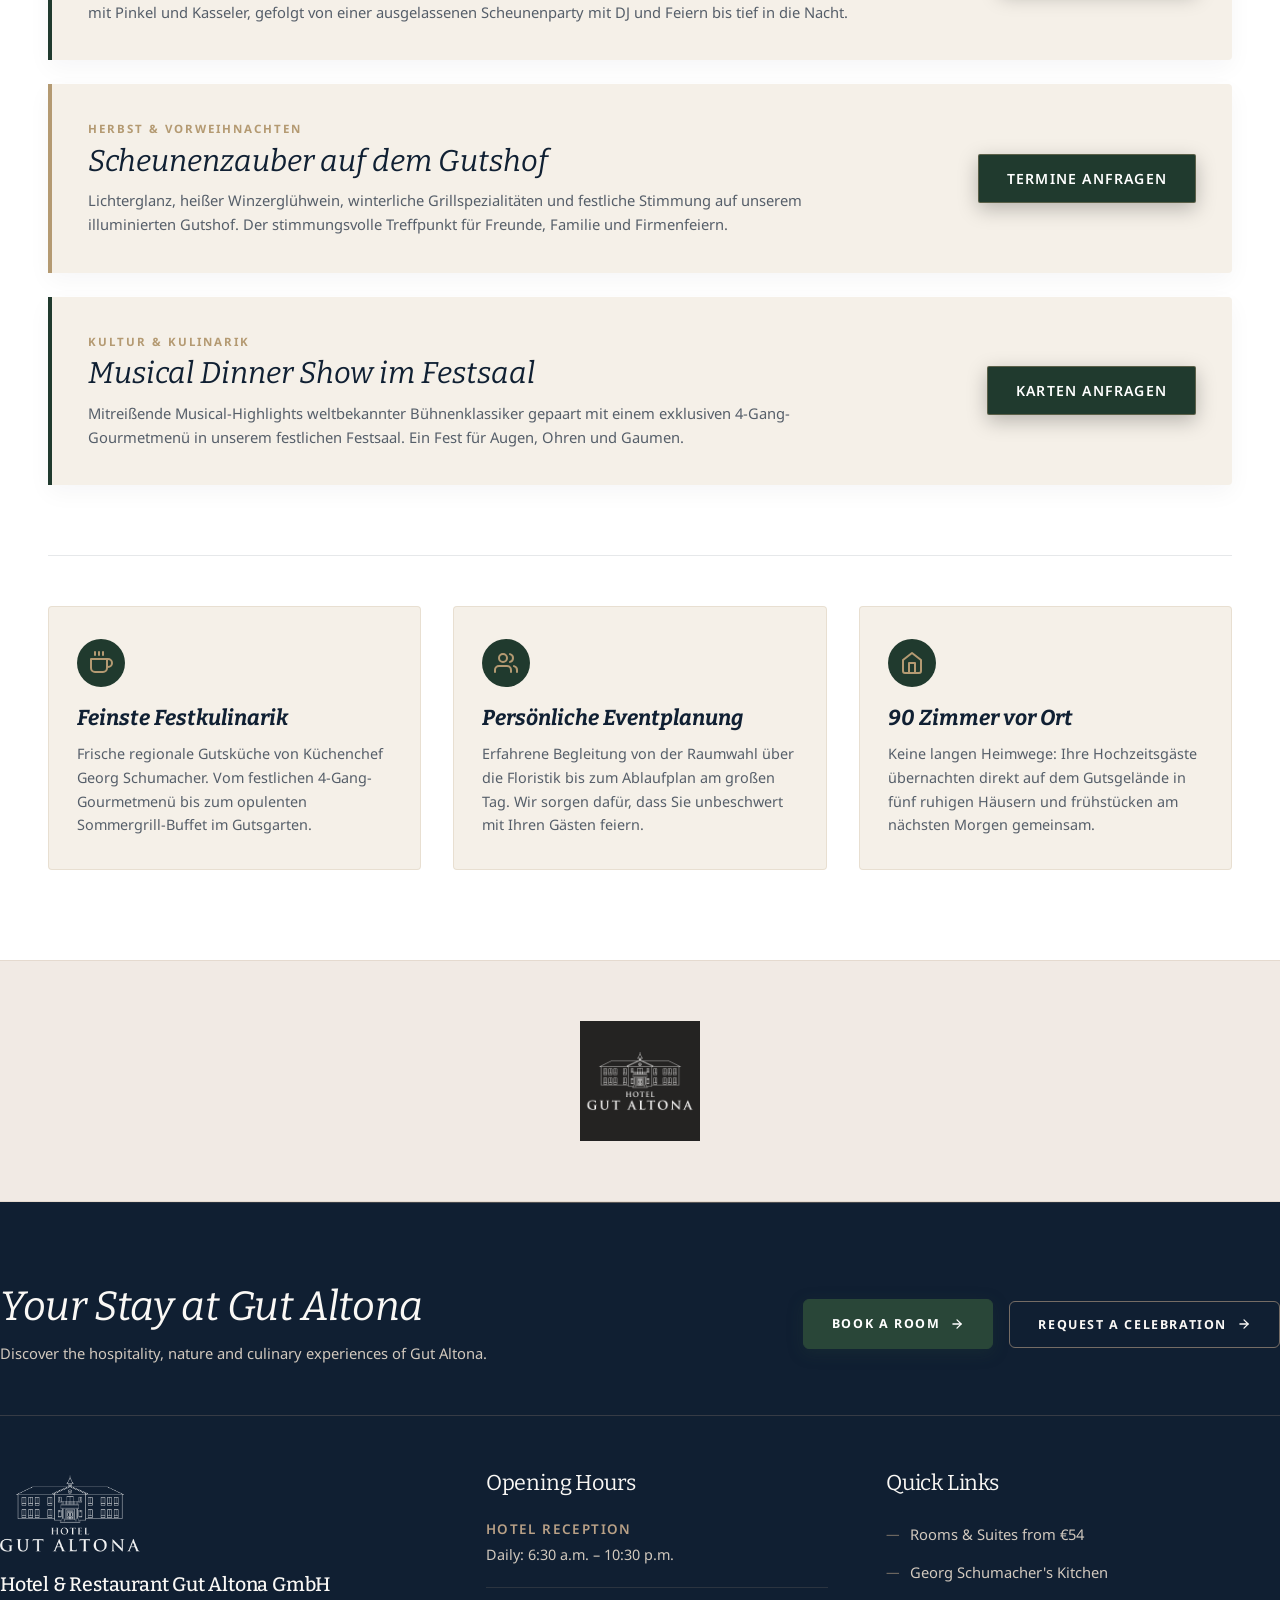
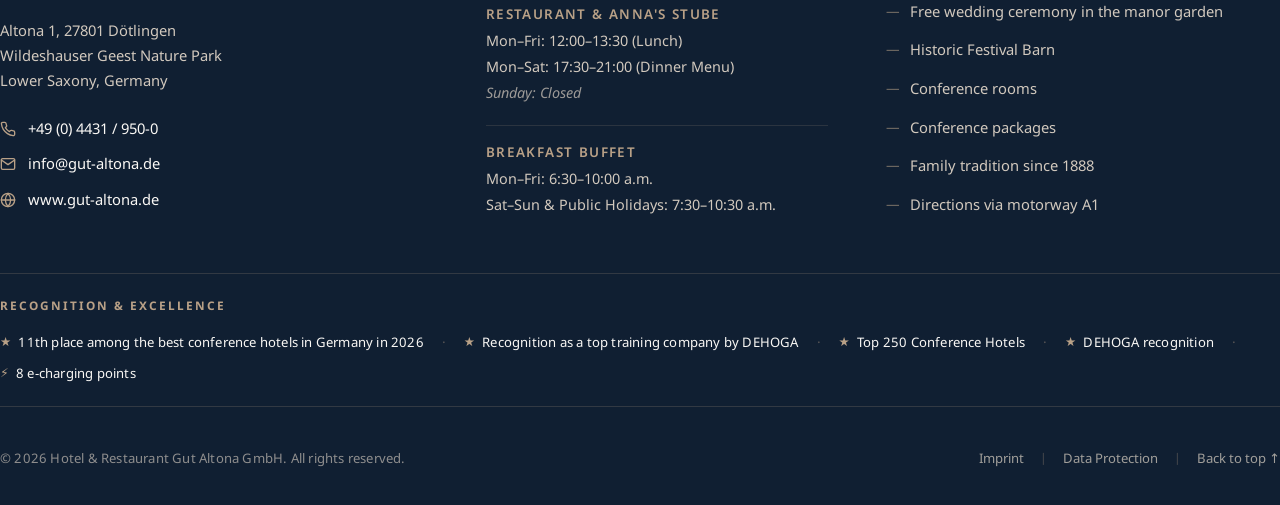
==== commit b9a08cce: "Update Gut Altona website design and preview mode" ====
--- a/feiern-hochzeiten.html
+++ b/feiern-hochzeiten.html
@@ -1,597 +1,972 @@
-<!DOCTYPE html>
-<html lang="de" class="no-touchevents">
-<head>
-  <meta charset="UTF-8">
-  <meta name="viewport" content="width=device-width, initial-scale=1, viewport-fit=cover">
-  <title>Feste &amp; Hochzeiten | Freie Trauung &amp; Festscheune Gut Altona</title>
-  <meta name="description" content="Traumhochzeiten & Events auf Gut Altona bei Wildeshausen: Freie Trauung im Gutsgarten, historischer Pferdestall, Festscheune bis 180 Pax, Festsaal bis 250 Pax.">
-  <link rel="canonical" href="https://gut-altona.de/feiern/">
-
-  <!-- Stylesheets -->
-  <link rel="stylesheet" href="css/style.css">
-  <link rel="icon" type="image/png" href="assets/images/ga-symbol-512.png">
-</head>
-<body class="site browser- browser--">
-  <!-- Floating Navigation Pills (Sauerland Stern Hallmark) -->
-  <aside class="floating-nav" aria-label="Schnellnavigation">
-    <button id="floatingMenuBtn" class="floating-nav__pill floating-nav__pill--menu" aria-label="Menü öffnen" aria-expanded="false" aria-controls="nav_0">
-      <span class="floating-nav__hamburger" aria-hidden="true">
-        <span></span><span></span><span></span>
-      </span>
-      <span class="pill-text">Menü</span>
-    </button>
-    <a href="https://onepagebooking.com/gut-altona" target="_blank" rel="noopener noreferrer" class="floating-nav__pill floating-nav__pill--book" aria-label="Zimmer buchen">
-      <svg width="15" height="15" viewBox="0 0 24 24" fill="none" stroke="currentColor" stroke-width="2.5" stroke-linecap="round" stroke-linejoin="round" aria-hidden="true"><rect x="3" y="4" width="18" height="18" rx="2" ry="2"></rect><line x1="16" y1="2" x2="16" y2="6"></line><line x1="8" y1="2" x2="8" y2="6"></line><line x1="3" y1="10" x2="21" y2="10"></line></svg>
-      <span class="pill-text-long">Zimmer </span><span>buchen</span>
-    </a>
-  </aside>
-
-  <!-- Skip link for accessibility -->
-  <a id="skip-link" href="#main" class="visuallyhidden">Zum Inhalt springen</a>
-
-  <!-- Global menu toggle checkbox (Sauerland Stern architecture) -->
-  <input type="checkbox" id="global-toggle-menu" class="visuallyhidden" aria-hidden="true" tabindex="-1">
-
-  <!-- ==========================================================================
-       HEADER & NAVIGATION (SAUERLAND STERN ARCHITECTURE)
-       ========================================================================== -->
-  <header id="header" class="header" data-header="true" data-detail="true">
-    
-    <!-- Floating Logo -->
-    <div class="logo logo-svg">
-      <a href="index.html" title="Zurück zur Startseite">
-        <img src="assets/images/ga-logo-weiss-transparent.png" alt="Hotel &amp; Restaurant Gut Altona" width="120" height="75" class="logo__file" loading="eager" decoding="async">
-      </a>
-    </div>
-
-    <!-- Top Action Banner -->
-    <div class="banner">
-      <!-- Menu Button -->
-      <label id="navButtonMenu" class="menu-button" for="global-toggle-menu" role="button" tabindex="0" aria-haspopup="true" aria-expanded="false" aria-controls="nav_0" aria-label="Menü öffnen">
-        <div class="menu-button__button">
-          <div class="menu-button__line top"></div>
-          <div class="menu-button__line center"></div>
-          <div class="menu-button__line bottom"></div>
-        </div>
-        <div class="menu-button__text">
-          <span class="menu-button__text--open">Menü</span>
-          <span class="menu-button__text--close">Schließen</span>
-        </div>
-      </label>
-
-      <!-- Tools Menu -->
-      <div class="tools">
-        <ul>
-          <li><a href="tagungen.html">Tagung anfragen</a></li>
-          <li class="header-voucher"><a href="https://gut-altona.expressgutscheine.net/index.php?product=34" target="_blank" rel="noopener noreferrer"><span>Gutschein</span></a></li>
-          <li class="header-tel"><a href="tel:+4944319500"><span>+49 4431 9500</span></a></li>
-          <li class="header-gallery"><a href="ueber-uns.html"><span>Impressionen</span></a></li>
-          <li style="display:flex;gap:4px;margin-left:8px;">
-            <button class="lang-btn active" data-lang="de" style="background:none;border:none;color:#fff;font-size:0.75rem;cursor:pointer;font-weight:bold;">DE</button>
-            <span style="color:rgba(255,255,255,0.4);">|</span>
-            <button class="lang-btn" data-lang="en" style="background:none;border:none;color:rgba(255,255,255,0.6);font-size:0.75rem;cursor:pointer;font-weight:bold;">EN</button>
-          </li>
-        </ul>
-      </div>
-
-      <!-- Prominent Booking & Request Action Buttons -->
-      <div class="nst21-widget article">
-        <button class="cta cta--request" data-modal-open="meeting">Fest anfragen</button>
-        <a class="cta cta--book" href="https://onepagebooking.com/gut-altona" target="_blank" rel="noopener noreferrer">Zimmer buchen</a>
-      </div>
-    </div>
-
-    <!-- Dropdown Mega Navigation Overlay -->
-    <nav id="nav_0" class="nav-level-0" aria-label="Hauptmenü">
-      <div class="menu-wrapper">
-        <div class="menu-items" id="nav_menu">
-          <!-- Left Column -->
-          <ul class="main-menu main-menu--left">
-            <li class="main-menu-item">
-              <div class="main-menu-item-name"><a href="zimmer.html">Hotel &amp; Zimmer</a></div>
-              <ul class="sub-menu">
-                <li class="sub-menu-overview"><a href="zimmer.html" class="sub-menu-link">Zimmer Übersicht</a></li>
-                <li><a href="zimmer.html#all-rooms" class="sub-menu-link">Premium Doppelzimmer (ab 109€)</a></li>
-                <li><a href="zimmer.html#all-rooms" class="sub-menu-link">Business Doppelzimmer (ab 99€)</a></li>
-                <li><a href="zimmer.html#all-rooms" class="sub-menu-link">Komfort Doppelzimmer (ab 84€)</a></li>
-                <li><a href="zimmer.html#all-rooms" class="sub-menu-link">Standard Doppelzimmer (ab 74€)</a></li>
-                <li><a href="zimmer.html#all-rooms" class="sub-menu-link">Einzelzimmer (ab 54€)</a></li>
-                <li><a href="https://onepagebooking.com/gut-altona" target="_blank" class="sub-menu-link">Online Buchen</a></li>
-              </ul>
-            </li>
-
-            <li class="main-menu-item">
-              <div class="main-menu-item-name"><a href="tagungen.html">Tagungen &amp; Konferenzen</a></div>
-              <ul class="sub-menu">
-                <li class="sub-menu-overview"><a href="tagungen.html" class="sub-menu-link">Tagungen Übersicht</a></li>
-                <li><a href="tagungen.html#raeume" class="sub-menu-link">11 Tagungsräume im Überblick</a></li>
-                <li><a href="tagungen.html#raeume" class="sub-menu-link">Katharina &amp; Sophie (bis 250 Pax)</a></li>
-                <li><a href="tagungen.html#pauschalen" class="sub-menu-link">Tagungspauschalen ab 71,50 €</a></li>
-                <li><a href="tagungen.html" data-modal-open="meeting" class="sub-menu-link">Veranstaltung anfragen</a></li>
-              </ul>
-            </li>
-
-            <li class="main-menu-item active">
-              <div class="main-menu-item-name"><a href="feiern-hochzeiten.html">Feste &amp; Hochzeiten</a></div>
-              <ul class="sub-menu">
-                <li class="sub-menu-overview active"><a href="feiern-hochzeiten.html" class="sub-menu-link">Feste &amp; Events Übersicht</a></li>
-                <li><a href="#trauung" class="sub-menu-link">Freie Trauung im Gutsgarten</a></li>
-                <li><a href="#festraeume" class="sub-menu-link">Historische Festscheune (bis 180 Pax)</a></li>
-                <li><a href="#festraeume" class="sub-menu-link">Festsaal mit Kronleuchtern (bis 250 Pax)</a></li>
-                <li><a href="#hausevents" class="sub-menu-link">Kohlfahrt-Partys &amp; Scheunenzauber</a></li>
-              </ul>
-            </li>
-          </ul>
-
-          <!-- Right Column -->
-          <ul class="main-menu main-menu--right">
-            <li class="main-menu-item">
-              <div class="main-menu-item-name"><a href="restaurant.html">Kulinarik &amp; Restaurant</a></div>
-              <ul class="sub-menu">
-                <li class="sub-menu-overview"><a href="restaurant.html" class="sub-menu-link">Kulinarik Übersicht</a></li>
-                <li><a href="restaurant.html#bereiche" class="sub-menu-link">Anna’s Stube &amp; Kaminzimmer</a></li>
-                <li><a href="restaurant.html#bereiche" class="sub-menu-link">Bar 1888 &amp; Sonnenterrasse</a></li>
-                <li><a href="restaurant.html#speisekarte" class="sub-menu-link">Speisekarte &amp; Businesslunch</a></li>
-                <li><a href="restaurant.html" data-modal-open="table" class="sub-menu-link">Tisch online reservieren</a></li>
-              </ul>
-            </li>
-
-            <li class="main-menu-item">
-              <div class="main-menu-item-name"><a href="ueber-uns.html">Über uns &amp; Historie</a></div>
-              <ul class="sub-menu">
-                <li class="sub-menu-overview"><a href="ueber-uns.html" class="sub-menu-link">Geschichte Übersicht</a></li>
-                <li><a href="ueber-uns.html" class="sub-menu-link">1888: Johann Heinrich Ahrmann</a></li>
-                <li><a href="ueber-uns.html" class="sub-menu-link">„All to nah“: Woher der Name kommt</a></li>
-                <li><a href="ueber-uns.html" class="sub-menu-link">Familie Ahrmann in 5. Generation</a></li>
-                <li><a href="karriere.html" class="sub-menu-link">Karriere &amp; Top-Ausbildung</a></li>
-                <li><a href="kontakt.html" class="sub-menu-link">Kontakt &amp; Anreise</a></li>
-              </ul>
-            </li>
-
-            <li class="main-menu-item">
-              <div class="main-menu-item-name"><a href="kontakt.html">Natur &amp; Erholung</a></div>
-              <ul class="sub-menu">
-                <li><a href="index.html#wellness" class="sub-menu-link">Finnische Sauna &amp; Ruheraum</a></li>
-                <li><a href="kontakt.html" class="sub-menu-link">Wanderweg „Huntepadd“ vor der Tür</a></li>
-                <li><a href="kontakt.html" class="sub-menu-link">20 Radtouren in der Geest</a></li>
-                <li><a href="kontakt.html" class="sub-menu-link">Künstlerdorf Dötlingen</a></li>
-              </ul>
-            </li>
-          </ul>
-        </div>
-      </div>
-    </nav>
-
-    <!-- Subpage Hero Gallery Banner (Matching Sauerland Stern) -->
-    <div class="gallery">
-      <div id="gid1" class="gal">
-        <ul class="slides">
-          <li class="slide slide-1 on" style="background-image: url('assets/images/gut-altona-freie-trauung-gutsgarten-baenke.webp');">
-            <div class="slide-content">
-              <div class="sub-hero-caption">
-                <nav class="sub-hero-breadcrumb" aria-label="Brotkrumennavigation">
-                  <a href="index.html">Startseite</a> <span>/</span> <span>Feste &amp; Hochzeiten</span>
-                </nav>
-                <h1>Feste &amp; Feierlichkeiten</h1>
-                <p class="sub-hero-tagline">
-                  Freie Trauung im Gutsgarten · Historischer Pferdestall · Festscheune &amp; Festsaal bis 250 Gäste
-                </p>
-              </div>
-            </div>
-          </li>
-        </ul>
-      </div>
-    </div>
-  </header>
-
-  <!-- ==========================================================================
-       MAIN CONTENT: EXACT SAUERLAND STERN COMPOSITION
-       ========================================================================== -->
-  <main id="main">
-
-    <!-- SECTION 1: ASYMMETRICAL BOX-DOUBLE (SIGNATURE SAUERLAND STERN LAYOUT) -->
-    <section class="grp grp-single grp-layout-box-double grp-bg-none">
-      <div class="grp-mem">
-        <div class="box-double box-double__left box-double__left--with-preview">
-          <div class="box-double__doubel">
-            
-            <!-- Editorial Text Column -->
-            <div class="box-double__text">
-              <span style="font-family: var(--font-family-sans); font-size: 0.85rem; text-transform: uppercase; letter-spacing: 2px; color: var(--template-color-accent-dark); font-weight: 600; display: block; margin-bottom: 8px;">
-                Der schönste Tag im Leben
-              </span>
-              <h1>Heiraten wie im Märchen</h1>
-              <h2>Alles an einem Ort: Trauung, Feier &amp; Übernachtung</h2>
-              <p>
-                Sie können bei uns nicht nur unvergesslich feiern, sondern sich auch frei trauen lassen – unter alten Buchen im Gutsgarten. Trauung, Empfang, festliches Menü, Tanz bis in den Morgen und komfortable Übernachtung für alle Gäste an einem einzigen Ort.
-              </p>
-              <p>
-                Und wenn das Wetter einmal unbeständig ist? Unmittelbar vor dem Gutsgarten steht unser historischer <strong>Pferdestall</strong>: Mit alten Holzbalken, weiß bezogenen Bänken und Kerzenschein zieht die Trauzeremonie einfach nach drinnen um – trocken, urgemütlich und voller Romantik.
-              </p>
-              <div style="display: flex; gap: 14px; margin-top: 24px; flex-wrap: wrap;">
-                <button class="cta cta--request" data-modal-open="meeting">Hochzeitstermin anfragen</button>
-                <a class="cta-secondary" href="#festraeume">Festräume ansehen</a>
-              </div>
-            </div>
-
-            <!-- Curved Main Photo (border-radius: 0 160px 160px 0) -->
-            <div class="box-double__image">
-              <img src="assets/images/gut-altona-festsaal-runde-tafeln-kronleuchter.webp" alt="Großer Festsaal Gut Altona" width="540" height="420" loading="lazy" decoding="async">
-            </div>
-
-            <!-- Overlapping Opposing Curved Preview Photo (border-radius: 160px 0 0 160px) -->
-            <div class="box-double__preview">
-              <img src="assets/images/gut-altona-hochzeit-festtafel-blumen.webp" alt="Festliche Hochzeitstafel Blumen" width="280" height="380" loading="lazy" decoding="async">
-            </div>
-
-          </div>
-        </div>
-      </div>
-    </section>
-
-    <!-- SECTION 2: THE 3 EVENT SPACES (MOSAIC CARDS MATCHING SAUERLAND STERN) -->
-    <section class="grp grp-single grp-bg-none" id="festraeume" style="padding: 70px 0;">
-      <div class="grp-mem" style="max-width: 1380px; margin: 0 auto; padding: 0 24px;">
-        
-        <div style="text-align: center; max-width: 800px; margin: 0 auto 50px;">
-          <span style="font-family: var(--font-family-sans); font-size: 0.85rem; text-transform: uppercase; letter-spacing: 2px; color: var(--template-color-accent-dark); font-weight: 600; display: block; margin-bottom: 8px;">
-            Unsere Festsäle
-          </span>
-          <h2 style="font-family: var(--font-family-serif); font-size: clamp(28px, 3.5vw, 42px); font-style: italic; color: var(--template-color-ink); margin: 0 0 14px;">
-            Drei unverwechselbare Festsäle
-          </h2>
-          <p style="font-size: 0.95rem; color: #555e69; line-height: 1.7;">
-            Vom intimen Familienfest im Wintergarten bis zum rauschenden Hochzeitsball mit bis zu 250 Gästen.
-          </p>
-        </div>
-
-        <div class="mosaic__grid">
-          
-          <!-- Room 1: Historische Festscheune -->
-          <article class="usb-card" style="width: 100%;">
-            <div class="usb-card__image" style="height: 250px;">
-              <img src="assets/images/gut-altona-scheune-03.jpg" alt="Historische Festscheune Gut Altona" loading="lazy">
-            </div>
-            <div class="usb-card__content">
-              <span style="font-size: 0.75rem; text-transform: uppercase; color: var(--template-color-accent-dark); font-weight: 700; letter-spacing: 1px; display: block; margin-bottom: 6px;">Bis 180 Personen</span>
-              <h3>Die Historische Festscheune</h3>
-              <p>
-                Urig, authentisch und unvergleichlich stimmungsvoll. Freiliegende Holzbalken, warmes Licht, großzügige Tanzfläche und eigene Scheunenbar. Perfekt für rustikal-elegante Hochzeiten und Sommerfeste.
-              </p>
-              <div style="margin-top: auto;">
-                <button class="cta-secondary" data-modal-open="meeting" style="width: 100%;">Scheune anfragen</button>
-              </div>
-            </div>
-          </article>
-
-          <!-- Room 2: Großer Festsaal -->
-          <article class="usb-card" style="width: 100%;">
-            <div class="usb-card__image" style="height: 250px;">
-              <img src="assets/images/gut-altona-festsaal-runde-tafeln-kronleuchter.webp" alt="Großer Festsaal mit Kronleuchtern" loading="lazy">
-            </div>
-            <div class="usb-card__content">
-              <span style="font-size: 0.75rem; text-transform: uppercase; color: var(--template-color-accent-dark); font-weight: 700; letter-spacing: 1px; display: block; margin-bottom: 6px;">Bis 250 Personen</span>
-              <h3>Der Große Festsaal</h3>
-              <p>
-                Klassische Eleganz mit funkelnden Kronleuchtern und weiß eingedeckten runden Banketttischen. Hochwertiger Parkettboden, eigene Bühne und reichlich Platz für Live-Band und Tanz.
-              </p>
-              <div style="margin-top: auto;">
-                <button class="cta-secondary" data-modal-open="meeting" style="width: 100%;">Festsaal anfragen</button>
-              </div>
-            </div>
-          </article>
-
-          <!-- Room 3: Wintergarten -->
-          <article class="usb-card" style="width: 100%;">
-            <div class="usb-card__image" style="height: 250px;">
-              <img src="assets/images/gut-altona-wintergarten-tafeln-glasdach-v2.webp" alt="Wintergarten mit Glasdach" loading="lazy">
-            </div>
-            <div class="usb-card__content">
-              <span style="font-size: 0.75rem; text-transform: uppercase; color: var(--template-color-accent-dark); font-weight: 700; letter-spacing: 1px; display: block; margin-bottom: 6px;">Bis 70 Personen</span>
-              <h3>Der Wintergarten</h3>
-              <p>
-                Lichtdurchflutet unter dem gläsernen Dach mit weitem Blick auf den Park und die alten Bäume. Besonders geschätzt für Geburtstage, Taufen, Jubiläen und festliche Brunches.
-              </p>
-              <div style="margin-top: auto;">
-                <button class="cta-secondary" data-modal-open="meeting" style="width: 100%;">Wintergarten anfragen</button>
-              </div>
-            </div>
-          </article>
-
-        </div>
-      </div>
-    </section>
-
-    <!-- SECTION 3: TRAUUNGSORTE (PFERDESTALL & GUTSGARTEN) -->
-    <section class="grp grp-bg-hell" id="trauung" style="padding: 80px 0;">
-      <div class="grp-mem" style="max-width: 1200px; margin: 0 auto; padding: 0 24px;">
-        
-        <div class="spalten-grid-2">
-          
-          <div class="spalten-col">
-            <span style="font-family: var(--font-family-sans); font-size: 0.85rem; text-transform: uppercase; letter-spacing: 2px; color: var(--template-color-accent-dark); font-weight: 600; display: block; margin-bottom: 8px;">
-              Freie Trauungen
-            </span>
-            <h2 style="font-family: var(--font-family-serif); font-size: 2.2rem; font-style: italic; color: var(--template-color-ink); margin: 0 0 16px;">
-              Gutsgarten &amp; Historischer Pferdestall
-            </h2>
-            <p style="font-size: 0.95rem; color: #555e69; line-height: 1.7; margin-bottom: 18px;">
-              Geben Sie sich das Ja-Wort unter den Wipfeln alter Buchen im Gutsgarten. Mit Trauredner, musikalischer Begleitung und Ihren Gästen auf weiß bezogenen Bänken.
-            </p>
-            <p style="font-size: 0.95rem; color: #555e69; line-height: 1.7; margin-bottom: 24px;">
-              Sollte das norddeutsche Wetter einmal nicht mitspielen, steht Ihnen unser historischer <strong>Pferdestall</strong> als vollwertige Schlechtwetter-Alternative zur Verfügung – trocken, stimmungsvoll ausgeleuchtet und garantiert romantisch.
-            </p>
-            <div>
-              <button class="cta cta--request" data-modal-open="meeting">Trauung unverbindlich anfragen</button>
-            </div>
-          </div>
-
-          <div class="spalten-col">
-            <div class="spalten-col-img" style="height: 100%; border-radius: 160px 0 0 160px;">
-              <img src="assets/images/gut-altona-pferdestall-freie-trauung-mittelgang-v2.webp" alt="Pferdestall Trauungsort Gut Altona" style="height: 100%; min-height: 380px;">
-            </div>
-          </div>
-
-        </div>
-
-      </div>
-    </section>
-
-    <!-- SECTION 4: TRADITIONAL HOUSE EVENTS (KOHLFAHRT, SCHEUNENZAUBER, MUSICAL) -->
-    <section class="grp grp-single grp-bg-none" id="hausevents" style="padding: 80px 0;">
-      <div class="grp-mem" style="max-width: 1100px; margin: 0 auto; padding: 0 24px;">
-        
-        <div style="text-align: center; margin-bottom: 40px;">
-          <span style="font-family: var(--font-family-sans); font-size: 0.85rem; text-transform: uppercase; letter-spacing: 2px; color: var(--template-color-accent-dark); font-weight: 600; display: block; margin-bottom: 8px;">
-            Tradition &amp; Feierlaune
-          </span>
-          <h2 style="font-family: var(--font-family-serif); font-size: clamp(26px, 3vw, 38px); font-style: italic; color: var(--template-color-ink);">
-            Traditionelle Hausevents im Jahreskreis
-          </h2>
-          <p style="font-size: 0.95rem; color: #555e69;">
-            Erleben Sie gesellige Feste und kulturelle Höhepunkte auf dem Gutshof.
-          </p>
-        </div>
-
-        <div style="display: flex; flex-direction: column; gap: 20px;">
-          
-          <div style="background: #ffffff; padding: 28px; box-shadow: 0 4px 20px rgba(0,0,0,0.05); display: flex; justify-content: space-between; align-items: center; flex-wrap: wrap; gap: 20px; border-left: 4px solid var(--template-color-primary);">
-            <div>
-              <span style="font-size: 0.75rem; text-transform: uppercase; color: var(--template-color-accent-dark); font-weight: 700; letter-spacing: 1px;">Winterklassiker</span>
-              <h4 style="font-family: var(--font-family-serif); font-size: 1.4rem; font-style: italic; color: var(--template-color-ink); margin: 4px 0 6px;">Kohlfahrt-Partys in der Festscheune</h4>
-              <p style="font-size: 0.9rem; color: #64748b; margin: 0; max-width: 600px;">
-                Der norddeutsche Winterhöhepunkt: Ausgelassene Boßeltour durch die Geest-Wälder, traditionelles Kohlessen mit Pinkel und Kasseler, gefolgt von einer ausgelassenen Scheunenparty mit DJ.
-              </p>
-            </div>
-            <button class="cta-secondary" data-modal-open="meeting">Termine 2026/27</button>
-          </div>
-
-          <div style="background: #ffffff; padding: 28px; box-shadow: 0 4px 20px rgba(0,0,0,0.05); display: flex; justify-content: space-between; align-items: center; flex-wrap: wrap; gap: 20px; border-left: 4px solid var(--template-color-accent);">
-            <div>
-              <span style="font-size: 0.75rem; text-transform: uppercase; color: var(--template-color-accent-dark); font-weight: 700; letter-spacing: 1px;">Herbst &amp; Vorweihnachten</span>
-              <h4 style="font-family: var(--font-family-serif); font-size: 1.4rem; font-style: italic; color: var(--template-color-ink); margin: 4px 0 6px;">Scheunenzauber</h4>
-              <p style="font-size: 0.9rem; color: #64748b; margin: 0; max-width: 600px;">
-                Lichterglanz, heißer Winzerglühwein, winterliche Grillspezialitäten und festliche Stimmung auf unserem illuminierten Gutshof.
-              </p>
-            </div>
-            <button class="cta-secondary" data-modal-open="meeting">Termine anfragen</button>
-          </div>
-
-          <div style="background: #ffffff; padding: 28px; box-shadow: 0 4px 20px rgba(0,0,0,0.05); display: flex; justify-content: space-between; align-items: center; flex-wrap: wrap; gap: 20px; border-left: 4px solid var(--template-color-primary);">
-            <div>
-              <span style="font-size: 0.75rem; text-transform: uppercase; color: var(--template-color-accent-dark); font-weight: 700; letter-spacing: 1px;">Kultur &amp; Kulinarik</span>
-              <h4 style="font-family: var(--font-family-serif); font-size: 1.4rem; font-style: italic; color: var(--template-color-ink); margin: 4px 0 6px;">Musical Dinner Show</h4>
-              <p style="font-size: 0.9rem; color: #64748b; margin: 0; max-width: 600px;">
-                Mitreißende Musical-Highlights weltbekannter Bühnenklassiker gepaart mit einem exklusiven 4-Gang-Gourmetmenü in unserem festlichen Festsaal.
-              </p>
-            </div>
-            <button class="cta-secondary" data-modal-open="meeting">Karten anfragen</button>
-          </div>
-
-        </div>
-
-      </div>
-    </section>
-
-    <!-- SECTION 5: WATERMARK CREST -->
-    <section class="grp-bg-logo">
-      <img src="assets/images/ga-symbol-512.png" alt="Gut Altona Wappen" width="120" height="120" loading="lazy">
-    </section>
-
-  </main>
-
-  <!-- ==========================================================================
-       FOOTER (EXACT SAUERLAND STERN ARCHITECTURE)
-       ========================================================================== -->
-  <footer id="footer" class="footer">
-    <div class="footer__infos">
-      
-      <!-- Upper Pre-Footer Navigation Links -->
-      <div class="footer__pre">
-        <ol>
-          <li><a href="zimmer.html">Zimmer &amp; Unterkünfte</a></li>
-          <li><a href="restaurant.html">Restaurant &amp; Bar 1888</a></li>
-          <li><a href="feiern-hochzeiten.html">Feste &amp; Hochzeiten</a></li>
-          <li><a href="tagungen.html">Tagungen &amp; Konferenzen</a></li>
-          <li><a href="ueber-uns.html">Geschichte &amp; Historie</a></li>
-          <li><a href="kontakt.html">Kontakt &amp; Anreise</a></li>
-        </ol>
-      </div>
-
-      <!-- Main Footer Grid (Logo + Address + Quicklinks + Directions) -->
-      <div class="footer__grid-content">
-        <!-- Col 1: Logo & Address -->
-        <div class="footer-col">
-          <div style="margin-bottom: 20px;">
-            <img src="assets/images/ga-logo-weiss-transparent.png" alt="Gut Altona Logo" width="140" height="88">
-          </div>
-          <p>
-            <strong>Hotel &amp; Restaurant Gut Altona</strong><br>
-            Wildeshauser Straße 80<br>
-            27801 Dötlingen bei Wildeshausen<br>
-            Deutschland
-          </p>
-          <p style="margin-top: 14px;">
-            Telefon: <a href="tel:+4944319500">+49 (0) 4431 / 950-0</a><br>
-            E-Mail: <a href="mailto:veranstaltungen@gut-altona.de">veranstaltungen@gut-altona.de</a>
-          </p>
-        </div>
-
-        <!-- Col 2: Opening Hours & Rezeption -->
-        <div class="footer-col">
-          <h3>Hochzeits- &amp; Eventberatung</h3>
-          <p>
-            <strong>Veranstaltungsbüro:</strong><br>
-            Montag – Donnerstag: 09:00 – 17:00 Uhr<br>
-            Freitag: 09:00 – 15:00 Uhr<br>
-            <span style="font-size: 0.82rem; color: rgba(255,255,255,0.6);">(Persönliche Gutshaus-Führung nach Terminabsprache)</span>
-          </p>
-          <p style="margin-top: 12px;">
-            <strong>Kapazitäten:</strong><br>
-            Freie Trauungen im Park &amp; Pferdestall<br>
-            Festsäle für 20 bis 250 Personen
-          </p>
-        </div>
-
-        <!-- Col 3: Quicklinks & Direct Booking -->
-        <div class="footer-col">
-          <h3>Feier planen</h3>
-          <p>
-            Lassen Sie sich unverbindlich beraten und sichern Sie sich Ihren Wunschtermin:
-          </p>
-          <div style="margin-top: 16px; display: flex; flex-direction: column; gap: 10px;">
-            <button class="cta cta--request" data-modal-open="meeting" style="text-align: center;">Fest anfragen</button>
-            <a href="https://onepagebooking.com/gut-altona" target="_blank" rel="noopener noreferrer" class="cta cta--book" style="text-align: center;">Zimmer buchen</a>
-            <button class="cta-secondary" data-modal-open="table" style="text-align: center; color: #fff; border-color: rgba(255,255,255,0.4);">Tisch reservieren</button>
-          </div>
-        </div>
-      </div>
-
-      <!-- Partners / Legal Bar (Bottom Bar) -->
-      <div class="footer__partners">
-        <ul class="separator-list">
-          <li><a href="kontakt.html">Impressum</a></li>
-          <li><a href="kontakt.html">Datenschutz</a></li>
-          <li><a href="kontakt.html">AGB</a></li>
-          <li><a href="ueber-uns.html">Nachhaltigkeit</a></li>
-          <li><a href="karriere.html">Karriere</a></li>
-          <li><a href="https://onepagebooking.com/gut-altona" target="_blank">Zimmerbuchung</a></li>
-        </ul>
-        <div style="font-size: 0.78rem; color: rgba(255,255,255,0.4);">
-          &copy; 2026 Hotel &amp; Restaurant Gut Altona · Familie Ahrmann seit 1888. Alle Rechte vorbehalten.
-        </div>
-      </div>
-
-    </div>
-  </footer>
-
-  <!-- ==========================================================================
-       MODALS: MEETING INQUIRY & TABLE RESERVATION
-       ========================================================================== -->
-  <dialog class="modal" id="meetingInquiryModal">
-    <div class="modal-header">
-      <h3>Fest oder Feier anfragen</h3>
-      <button class="modal-close-btn">&times;</button>
-    </div>
-    <div class="modal-body">
-      <form class="modal-form" id="meetingInquiryForm" onsubmit="event.preventDefault(); alert('Vielen Dank für Ihre Festanfrage! Unser Veranstaltungsbüro wird sich umgehend persönlich bei Ihnen melden.'); this.closest('dialog').close();">
-        <div style="display:grid;grid-template-columns:1fr 1fr;gap:14px;margin-bottom:12px;">
-          <div>
-            <label style="font-size:0.8rem;text-transform:uppercase;font-weight:600;">Wunschdatum *</label>
-            <input type="date" style="width:100%;padding:8px;" required>
-          </div>
-          <div>
-            <label style="font-size:0.8rem;text-transform:uppercase;font-weight:600;">Gästeanzahl *</label>
-            <input type="number" min="10" max="250" value="60" style="width:100%;padding:8px;" required>
-          </div>
-        </div>
-        <div style="margin-bottom:12px;">
-          <label style="font-size:0.8rem;text-transform:uppercase;font-weight:600;">Anlass der Feier *</label>
-          <select style="width:100%;padding:8px;" required>
-            <option value="hochzeit">Hochzeit mit freier Trauung</option>
-            <option value="hochzeit_feier">Hochzeitsfeier / Ball</option>
-            <option value="geburtstag">Runder Geburtstag / Jubiläum</option>
-            <option value="firmenfeier">Firmenfeier / Sommerfest</option>
-            <option value="taufe">Taufe / Konfirmation / Kommunion</option>
-            <option value="sonstiges">Sonstige Festlichkeit</option>
-          </select>
-        </div>
-        <div style="display:grid;grid-template-columns:1fr 1fr;gap:14px;margin-bottom:12px;">
-          <div>
-            <label style="font-size:0.8rem;text-transform:uppercase;font-weight:600;">Name *</label>
-            <input type="text" style="width:100%;padding:8px;" required>
-          </div>
-          <div>
-            <label style="font-size:0.8rem;text-transform:uppercase;font-weight:600;">Telefon *</label>
-            <input type="tel" style="width:100%;padding:8px;" required>
-          </div>
-        </div>
-        <div style="margin-bottom:14px;">
-          <label style="font-size:0.8rem;text-transform:uppercase;font-weight:600;">E-Mail *</label>
-          <input type="email" style="width:100%;padding:8px;" required>
-        </div>
-        <button type="submit" class="cta" style="width:100%;">Termin &amp; Beratung kostenfrei anfordern</button>
-      </form>
-    </div>
-  </dialog>
-
-  <dialog class="modal" id="tableReservationModal">
-    <div class="modal-header">
-      <h3>Tisch reservieren</h3>
-      <button class="modal-close-btn">&times;</button>
-    </div>
-    <div class="modal-body">
-      <form class="modal-form" id="tableReservationForm" onsubmit="event.preventDefault(); alert('Vielen Dank! Ihre Tischreservierung im Restaurant Gut Altona wird von unserem Serviceteam kurzfristig bestätigt.'); this.closest('dialog').close();">
-        <div style="display:grid;grid-template-columns:1fr 1fr;gap:14px;margin-bottom:12px;">
-          <div>
-            <label style="font-size:0.8rem;text-transform:uppercase;font-weight:600;">Datum *</label>
-            <input type="date" style="width:100%;padding:8px;" required>
-          </div>
-          <div>
-            <label style="font-size:0.8rem;text-transform:uppercase;font-weight:600;">Uhrzeit *</label>
-            <select style="width:100%;padding:8px;" required>
-              <option value="12:00">12:00 Uhr (Businesslunch)</option>
-              <option value="17:30">17:30 Uhr (Abendkarte)</option>
-              <option value="18:30" selected>18:30 Uhr (Abendkarte)</option>
-              <option value="19:30">19:30 Uhr (Abendkarte)</option>
-            </select>
-          </div>
-        </div>
-        <div style="display:grid;grid-template-columns:1fr 1fr;gap:14px;margin-bottom:12px;">
-          <div>
-            <label style="font-size:0.8rem;text-transform:uppercase;font-weight:600;">Gästeanzahl *</label>
-            <input type="number" min="1" max="20" value="2" style="width:100%;padding:8px;" required>
-          </div>
-          <div>
-            <label style="font-size:0.8rem;text-transform:uppercase;font-weight:600;">Bereich</label>
-            <select style="width:100%;padding:8px;">
-              <option>Anna’s Stube</option>
-              <option>Kaminzimmer</option>
-              <option>Sonnenterrasse</option>
-              <option>Bar 1888</option>
-            </select>
-          </div>
-        </div>
-        <div style="margin-bottom:12px;">
-          <label style="font-size:0.8rem;text-transform:uppercase;font-weight:600;">Name *</label>
-          <input type="text" style="width:100%;padding:8px;" required>
-        </div>
-        <div style="display:grid;grid-template-columns:1fr 1fr;gap:14px;margin-bottom:14px;">
-          <div>
-            <label style="font-size:0.8rem;text-transform:uppercase;font-weight:600;">Telefon *</label>
-            <input type="tel" style="width:100%;padding:8px;" required>
-          </div>
-          <div>
-            <label style="font-size:0.8rem;text-transform:uppercase;font-weight:600;">E-Mail *</label>
-            <input type="email" style="width:100%;padding:8px;" required>
-          </div>
-        </div>
-        <button type="submit" class="cta" style="width:100%;">Tisch anfragen</button>
-      </form>
-    </div>
-  </dialog>
-
-  <!-- JavaScript -->
-  <script src="js/main.js"></script>
-</body>
-</html>
+<!DOCTYPE html>
+<html lang="de" class="no-touchevents">
+<head>
+  <meta charset="UTF-8">
+  <meta name="viewport" content="width=device-width, initial-scale=1, viewport-fit=cover">
+  <title>Feste &amp; Hochzeiten | Freie Trauung &amp; Festscheune Gut Altona</title>
+  <meta name="description" content="Traumhochzeiten & Events auf Gut Altona bei Wildeshausen: Freie Trauung im Gutsgarten, historischer Pferdestall, Festscheune bis 180 Pax, Festsaal bis 250 Pax.">
+  <link rel="canonical" href="https://gut-altona.de/feiern/">
+
+  <!-- Stylesheets -->
+  <link rel="stylesheet" href="css/style.css">
+  <link rel="icon" type="image/png" href="assets/images/ga-symbol-512.png">
+  <!-- Centralized Preview Mode Controller -->
+  <script src="js/preview-mode.js"></script>
+</head>
+<body class="site browser- browser--">
+  <!-- Floating Navigation Pills (Global Luxury System) -->
+  <aside class="floating-nav" aria-label="Schnellnavigation">
+    <button id="floatingMenuBtn" class="floating-nav__pill floating-nav__pill--menu" aria-label="Menü öffnen" aria-expanded="false" aria-controls="nav_0">
+      <span class="floating-nav__hamburger" aria-hidden="true">
+        <span></span><span></span><span></span>
+      </span>
+      <span class="pill-text">MENU</span>
+    </button>
+    <a href="https://onepagebooking.com/gut-altona" target="_blank" rel="noopener noreferrer" class="floating-nav__pill floating-nav__pill--book" aria-label="Zimmer buchen">
+      <svg width="15" height="15" viewBox="0 0 24 24" fill="none" stroke="currentColor" stroke-width="2.5" stroke-linecap="round" stroke-linejoin="round" aria-hidden="true"><rect x="3" y="4" width="18" height="18" rx="2" ry="2"></rect><line x1="16" y1="2" x2="16" y2="6"></line><line x1="8" y1="2" x2="8" y2="6"></line><line x1="3" y1="10" x2="21" y2="10"></line></svg>
+      <span class="pill-text-long">ROOM </span><span>BOOK</span>
+    </a>
+  </aside>
+
+  <!-- Skip link for accessibility -->
+  <a id="skip-link" href="#main" class="visuallyhidden">Zum Inhalt springen</a>
+
+  <!-- Global menu toggle checkbox (Sauerland Stern architecture) -->
+  <input type="checkbox" id="global-toggle-menu" class="visuallyhidden" aria-hidden="true" tabindex="-1">
+
+  <!-- ==========================================================================
+       HEADER & NAVIGATION (SAUERLAND STERN ARCHITECTURE)
+       ========================================================================== -->
+  <header id="header" class="header" data-header="true" data-detail="true">
+    
+    <!-- Floating Logo -->
+    <div class="logo logo-svg">
+      <a href="index.html" title="Zurück zur Startseite">
+        <img src="assets/images/ga-logo-weiss-transparent.png" alt="Hotel &amp; Restaurant Gut Altona" width="120" height="75" class="logo__file" loading="eager" decoding="async">
+      </a>
+    </div>
+
+    <!-- Top Action Banner -->
+    <div class="banner">
+      <!-- Menu Button -->
+      <label id="navButtonMenu" class="menu-button" for="global-toggle-menu" role="button" tabindex="0" aria-haspopup="true" aria-expanded="false" aria-controls="nav_0" aria-label="Menü öffnen">
+        <div class="menu-button__button">
+          <div class="menu-button__line top"></div>
+          <div class="menu-button__line center"></div>
+          <div class="menu-button__line bottom"></div>
+        </div>
+        <div class="menu-button__text">
+          <span class="menu-button__text--open">Menü</span>
+          <span class="menu-button__text--close">Schließen</span>
+        </div>
+      </label>
+
+      <!-- Tools Menu -->
+      <div class="tools">
+        <ul>
+          <li><a href="tagungen.html">Tagung anfragen</a></li>
+          <li class="header-voucher"><a href="https://gut-altona.expressgutscheine.net/index.php?product=34" target="_blank" rel="noopener noreferrer"><span>Gutschein</span></a></li>
+          <li class="header-tel"><a href="tel:+4944319500"><span>+49 4431 9500</span></a></li>
+          <li class="header-gallery"><a href="ueber-uns.html"><span>Impressionen</span></a></li>
+          <li style="display:flex;gap:4px;margin-left:8px;">
+            <button class="lang-btn active" data-lang="de" style="background:none;border:none;color:#fff;font-size:0.75rem;cursor:pointer;font-weight:bold;">DE</button>
+            <span style="color:rgba(255,255,255,0.4);">|</span>
+            <button class="lang-btn" data-lang="en" style="background:none;border:none;color:rgba(255,255,255,0.6);font-size:0.75rem;cursor:pointer;font-weight:bold;">EN</button>
+          </li>
+        </ul>
+      </div>
+
+      <!-- Prominent Booking & Request Action Buttons -->
+      <div class="nst21-widget article">
+        <button class="cta cta--request" data-modal-open="meeting">Fest anfragen</button>
+        <a class="cta cta--book" href="https://onepagebooking.com/gut-altona" target="_blank" rel="noopener noreferrer">Zimmer buchen</a>
+      </div>
+    </div>
+
+    <!-- Dropdown Mega Navigation Overlay -->
+    <nav id="nav_0" class="nav-level-0" aria-label="Hauptmenü">
+      <div class="menu-wrapper">
+        <div class="menu-items" id="nav_menu">
+          <!-- Left Column -->
+          <ul class="main-menu main-menu--left">
+            <li class="main-menu-item">
+              <div class="main-menu-item-name"><a href="zimmer.html">Hotel &amp; Zimmer</a></div>
+              <ul class="sub-menu">
+                <li class="sub-menu-overview"><a href="zimmer.html" class="sub-menu-link">Zimmer Übersicht</a></li>
+                <li><a href="zimmer.html#all-rooms" class="sub-menu-link">Premium Doppelzimmer (ab 109€)</a></li>
+                <li><a href="zimmer.html#all-rooms" class="sub-menu-link">Business Doppelzimmer (ab 99€)</a></li>
+                <li><a href="zimmer.html#all-rooms" class="sub-menu-link">Komfort Doppelzimmer (ab 84€)</a></li>
+                <li><a href="zimmer.html#all-rooms" class="sub-menu-link">Standard Doppelzimmer (ab 74€)</a></li>
+                <li><a href="zimmer.html#all-rooms" class="sub-menu-link">Einzelzimmer (ab 54€)</a></li>
+                <li><a href="https://onepagebooking.com/gut-altona" target="_blank" class="sub-menu-link">Online Buchen</a></li>
+              </ul>
+            </li>
+
+            <li class="main-menu-item">
+              <div class="main-menu-item-name"><a href="tagungen.html">Tagungen &amp; Konferenzen</a></div>
+              <ul class="sub-menu">
+                <li class="sub-menu-overview"><a href="tagungen.html" class="sub-menu-link">Tagungen Übersicht</a></li>
+                <li><a href="tagungen.html#raeume" class="sub-menu-link">11 Tagungsräume im Überblick</a></li>
+                <li><a href="tagungen.html#raeume" class="sub-menu-link">Katharina &amp; Sophie (bis 250 Pax)</a></li>
+                <li><a href="tagungen.html#pauschalen" class="sub-menu-link">Tagungspauschalen ab 71,50 €</a></li>
+                <li><a href="tagungen.html" data-modal-open="meeting" class="sub-menu-link">Veranstaltung anfragen</a></li>
+              </ul>
+            </li>
+
+            <li class="main-menu-item active">
+              <div class="main-menu-item-name"><a href="feiern-hochzeiten.html">Feste &amp; Hochzeiten</a></div>
+              <ul class="sub-menu">
+                <li class="sub-menu-overview active"><a href="feiern-hochzeiten.html" class="sub-menu-link">Feste &amp; Events Übersicht</a></li>
+                <li><a href="#trauung" class="sub-menu-link">Freie Trauung im Gutsgarten</a></li>
+                <li><a href="#festraeume" class="sub-menu-link">Historische Festscheune (bis 180 Pax)</a></li>
+                <li><a href="#festraeume" class="sub-menu-link">Festsaal mit Kronleuchtern (bis 250 Pax)</a></li>
+                <li><a href="#hausevents" class="sub-menu-link">Kohlfahrt-Partys &amp; Scheunenzauber</a></li>
+              </ul>
+            </li>
+          </ul>
+
+          <!-- Right Column -->
+          <ul class="main-menu main-menu--right">
+            <li class="main-menu-item">
+              <div class="main-menu-item-name"><a href="restaurant.html">Kulinarik &amp; Restaurant</a></div>
+              <ul class="sub-menu">
+                <li class="sub-menu-overview"><a href="restaurant.html" class="sub-menu-link">Kulinarik Übersicht</a></li>
+                <li><a href="restaurant.html#bereiche" class="sub-menu-link">Anna’s Stube &amp; Kaminzimmer</a></li>
+                <li><a href="restaurant.html#bereiche" class="sub-menu-link">Bar 1888 &amp; Sonnenterrasse</a></li>
+                <li><a href="restaurant.html#speisekarte" class="sub-menu-link">Speisekarte &amp; Businesslunch</a></li>
+                <li><a href="restaurant.html" data-modal-open="table" class="sub-menu-link">Tisch online reservieren</a></li>
+              </ul>
+            </li>
+
+            <li class="main-menu-item">
+              <div class="main-menu-item-name"><a href="ueber-uns.html">Über uns &amp; Historie</a></div>
+              <ul class="sub-menu">
+                <li class="sub-menu-overview"><a href="ueber-uns.html" class="sub-menu-link">Geschichte Übersicht</a></li>
+                <li><a href="ueber-uns.html" class="sub-menu-link">1888: Johann Heinrich Ahrmann</a></li>
+                <li><a href="ueber-uns.html" class="sub-menu-link">„All to nah“: Woher der Name kommt</a></li>
+                <li><a href="ueber-uns.html" class="sub-menu-link">Familie Ahrmann in 5. Generation</a></li>
+                <li><a href="karriere.html" class="sub-menu-link">Karriere &amp; Top-Ausbildung</a></li>
+                <li><a href="kontakt.html" class="sub-menu-link">Kontakt &amp; Anreise</a></li>
+              </ul>
+            </li>
+
+            <li class="main-menu-item">
+              <div class="main-menu-item-name"><a href="kontakt.html">Natur &amp; Erholung</a></div>
+              <ul class="sub-menu">
+                <li><a href="index.html#wellness" class="sub-menu-link">Finnische Sauna &amp; Ruheraum</a></li>
+                <li><a href="kontakt.html" class="sub-menu-link">Wanderweg „Huntepadd“ vor der Tür</a></li>
+                <li><a href="kontakt.html" class="sub-menu-link">20 Radtouren in der Geest</a></li>
+                <li><a href="kontakt.html" class="sub-menu-link">Künstlerdorf Dötlingen</a></li>
+              </ul>
+            </li>
+          </ul>
+        </div>
+      </div>
+    </nav>
+
+  </header>
+
+  <!-- ==========================================================================
+       MAIN CONTENT: EDITORIAL WEDDINGS & CELEBRATIONS EXPERIENCE
+       ========================================================================== -->
+  <main id="main">
+
+    <!-- ==========================================================================
+         HERO SECTION: CINEMATIC OUTDOOR WEDDING
+         ========================================================================== -->
+    <section class="wedding-hero" aria-label="Festivals &amp; Celebrations Hero">
+      <div class="wedding-hero__bg" style="background-image: url('assets/images/gut-altona-freie-trauung-gutsgarten-baenke.webp');"></div>
+      <div class="wedding-hero__overlay"></div>
+
+      <div class="wedding-hero__container">
+        <div class="wedding-hero__content">
+          <div class="wedding-hero__eyebrow">
+            <span class="wedding-hero__badge">FEIERN IM GRÜNEN</span>
+            <nav class="wedding-hero__breadcrumb" aria-label="Brotkrumennavigation">
+              <a href="index.html">HOMEPAGE</a> <span>/</span> <span>PARTIES &amp; WEDDINGS</span>
+            </nav>
+          </div>
+
+          <h1 class="wedding-hero__title">Festivals &amp; Celebrations</h1>
+          <p class="wedding-hero__subtitle">
+            Outdoor wedding ceremonies in our estate garden, historic horse stable and elegant ballroom for unforgettable celebrations.
+          </p>
+
+          <div class="wedding-hero__actions">
+            <button class="wedding-cta-primary" data-modal-open="meeting">
+              <span>Hochzeit &amp; Feier anfragen</span>
+              <svg width="15" height="15" viewBox="0 0 24 24" fill="none" stroke="currentColor" stroke-width="2.2" stroke-linecap="round" stroke-linejoin="round" aria-hidden="true"><path d="M5 12h14"></path><path d="m12 5 7 7-7 7"></path></svg>
+            </button>
+            <a href="#festraeume" class="wedding-cta-secondary">
+              <span>Festräume entdecken</span>
+              <svg width="14" height="14" viewBox="0 0 24 24" fill="none" stroke="currentColor" stroke-width="2.2" stroke-linecap="round" stroke-linejoin="round" aria-hidden="true"><path d="M12 5v14"></path><path d="m19 12-7 7-7-7"></path></svg>
+            </a>
+          </div>
+        </div>
+
+        <!-- Quick Facts Strip -->
+        <div class="wedding-hero__facts">
+          <div class="wedding-fact-item">
+            <span class="wedding-fact-num">10 – 250</span>
+            <span class="wedding-fact-label">Gäste Kapazität</span>
+          </div>
+          <div class="wedding-fact-sep" aria-hidden="true"></div>
+          <div class="wedding-fact-item">
+            <span class="wedding-fact-num">Freie Trauung</span>
+            <span class="wedding-fact-label">Gutsgarten &amp; Allwetter-Pferdestall</span>
+          </div>
+          <div class="wedding-fact-sep" aria-hidden="true"></div>
+          <div class="wedding-fact-item">
+            <span class="wedding-fact-num">3 Festsäle</span>
+            <span class="wedding-fact-label">Scheune, Festsaal &amp; Wintergarten</span>
+          </div>
+          <div class="wedding-fact-sep" aria-hidden="true"></div>
+          <div class="wedding-fact-item">
+            <span class="wedding-fact-num">90 Zimmer</span>
+            <span class="wedding-fact-label">Übernachtung für alle Gäste vor Ort</span>
+          </div>
+        </div>
+      </div>
+    </section>
+
+    <!-- ==========================================================================
+         SECTION 1: THE FAIRYTALE INTRODUCTION ("A FAIRYTALE")
+         ========================================================================== -->
+    <section class="wedding-fairytale" id="fairytale" aria-label="A Fairytale Introduction">
+      <div class="wedding-fairytale__container">
+        <div class="wedding-fairytale__grid">
+          
+          <!-- Editorial Text Column -->
+          <div class="wedding-fairytale__content">
+            <span class="wedding-fairytale__eyebrow">THE MOST BEAUTIFUL DAY OF MY LIFE</span>
+            <h2 class="wedding-fairytale__heading">A Fairytale</h2>
+            <span class="wedding-fairytale__subheading">Alles an einem Ort: Trauung, Feier &amp; Übernachtung</span>
+
+            <p class="wedding-fairytale__lead">
+              Sie können bei uns nicht nur unvergesslich feiern, sondern sich auch frei trauen lassen – unter alten Buchen im Gutsgarten. Trauung, Empfang, festliches Menü, Tanz bis in den Morgen und komfortable Übernachtung für alle Gäste an einem einzigen Ort.
+            </p>
+
+            <p class="wedding-fairytale__text">
+              Und wenn das Wetter einmal unbeständig ist? Unmittelbar vor dem Gutsgarten steht unser historischer <strong>Pferdestall</strong>: Mit alten Holzbalken, weiß bezogenen Bänken und Kerzenschein zieht die Trauzeremonie einfach nach drinnen um – trocken, urgemütlich und voller Romantik.
+            </p>
+
+            <div class="wedding-fairytale__box">
+              <div class="wedding-fairytale__box-title">
+                <svg width="15" height="15" viewBox="0 0 24 24" fill="none" stroke="currentColor" stroke-width="2.5" stroke-linecap="round" stroke-linejoin="round" aria-hidden="true"><polyline points="20 6 9 17 4 12"></polyline></svg>
+                <span>Ihre Allwetter- &amp; Rundum-Sorglos-Garantie</span>
+              </div>
+              <p class="wedding-fairytale__box-p">
+                Von der ersten Besichtigung über die Menüverkostung bis zum gemeinsamen Katerfrühstück am nächsten Morgen: Unser engagiertes Event-Team begleitet Sie mit Liebe zum Detail.
+              </p>
+            </div>
+
+            <div class="wedding-fairytale__actions">
+              <button class="wedding-cta-primary" data-modal-open="meeting">
+                <span>Hochzeitstermin anfragen</span>
+                <svg width="15" height="15" viewBox="0 0 24 24" fill="none" stroke="currentColor" stroke-width="2.2" stroke-linecap="round" stroke-linejoin="round" aria-hidden="true"><path d="M5 12h14"></path><path d="m12 5 7 7-7 7"></path></svg>
+              </button>
+              <a href="#festraeume" class="tagungen-cta-secondary" style="border-color: rgba(16,32,51,0.25); color: var(--wd-navy-dark) !important;">
+                <span>Festräume ansehen</span>
+                <svg width="14" height="14" viewBox="0 0 24 24" fill="none" stroke="currentColor" stroke-width="2.2" stroke-linecap="round" stroke-linejoin="round" aria-hidden="true"><path d="M12 5v14"></path><path d="m19 12-7 7-7-7"></path></svg>
+              </a>
+            </div>
+          </div>
+
+          <!-- Layered Photography Composition -->
+          <div class="wedding-fairytale__visuals">
+            <div class="wedding-fairytale__main-frame">
+              <img src="assets/images/gut-altona-festsaal-runde-tafeln-kronleuchter.webp" alt="Großer Festsaal Gut Altona mit festlich gedeckten Tischen" width="720" height="540" loading="lazy" decoding="async">
+            </div>
+            <div class="wedding-fairytale__offset-frame">
+              <img src="assets/images/gut-altona-hochzeit-festtafel-blumen.webp" alt="Liebevolle Blumendekoration und Hochzeitsfloristik" width="400" height="533" loading="lazy" decoding="async">
+            </div>
+            <div class="wedding-fairytale__stamp">
+              <span class="wedding-fairytale__stamp-num">135+</span>
+              <span class="wedding-fairytale__stamp-txt">Jahre Gastfreundschaft</span>
+            </div>
+          </div>
+
+        </div>
+      </div>
+    </section>
+
+    <!-- ==========================================================================
+         SECTION 2: WEDDING VENUE SHOWCASE (ALTERNATING EDITORIAL ROWS)
+         ========================================================================== -->
+    <section class="wedding-venues" id="festraeume" aria-label="Unsere Festsäle">
+      <div class="wedding-venues__container">
+        
+        <header class="wedding-venues__header">
+          <span class="wedding-venues__header-eyebrow">UNSERE FESTSÄLE &amp; RÄUME</span>
+          <h2 class="wedding-venues__header-title">Drei unverwechselbare Festsäle</h2>
+          <p class="wedding-venues__header-desc">
+            Vom intimen Familienfest im Wintergarten bis zum rauschenden Hochzeitsball mit bis zu 250 Gästen. Jeder Saal besitzt seine eigene Seele und wird nach Ihren Wünschen eingedeckt.
+          </p>
+        </header>
+
+        <!-- Room 1: Historische Festscheune -->
+        <article class="wedding-venue-card" id="festscheune">
+          <div class="wedding-venue-card__visual">
+            <img src="assets/images/gut-altona-scheune-03.jpg" alt="Historische Festscheune Gut Altona" width="700" height="440" loading="lazy" decoding="async">
+            <span class="wedding-venue-card__badge">Bis 180 Personen</span>
+          </div>
+          <div class="wedding-venue-card__content">
+            <span class="wedding-venue-card__capacity">URIG, AUTHENTISCH &amp; STIMMUNGSVOLL</span>
+            <h3 class="wedding-venue-card__title">Die Historische Festscheune</h3>
+            <p class="wedding-venue-card__text">
+              Urig, authentisch und unvergleichlich stimmungsvoll. Freiliegende Holzbalken, warmes Licht, großzügige Tanzfläche und eigene Scheunenbar. Perfekt für rustikal-elegante Hochzeiten, ausgelassene Feiern und Sommerfeste mit echtem Landgut-Flair.
+            </p>
+            <ul class="wedding-venue-card__features">
+              <li class="wedding-venue-card__feature-item">
+                <svg width="16" height="16" viewBox="0 0 24 24" fill="none" stroke="currentColor" stroke-width="2.5" stroke-linecap="round" stroke-linejoin="round" aria-hidden="true"><polyline points="20 6 9 17 4 12"></polyline></svg>
+                <span>Freiliegende Holzbalken &amp; Ambientelicht</span>
+              </li>
+              <li class="wedding-venue-card__feature-item">
+                <svg width="16" height="16" viewBox="0 0 24 24" fill="none" stroke="currentColor" stroke-width="2.5" stroke-linecap="round" stroke-linejoin="round" aria-hidden="true"><polyline points="20 6 9 17 4 12"></polyline></svg>
+                <span>Eigene Scheunenbar &amp; Thekenbereich</span>
+              </li>
+              <li class="wedding-venue-card__feature-item">
+                <svg width="16" height="16" viewBox="0 0 24 24" fill="none" stroke="currentColor" stroke-width="2.5" stroke-linecap="round" stroke-linejoin="round" aria-hidden="true"><polyline points="20 6 9 17 4 12"></polyline></svg>
+                <span>Großzügige Tanzfläche &amp; DJ-Bereich</span>
+              </li>
+              <li class="wedding-venue-card__feature-item">
+                <svg width="16" height="16" viewBox="0 0 24 24" fill="none" stroke="currentColor" stroke-width="2.5" stroke-linecap="round" stroke-linejoin="round" aria-hidden="true"><polyline points="20 6 9 17 4 12"></polyline></svg>
+                <span>Ebenerdiger Zugang zum Gutshof</span>
+              </li>
+            </ul>
+            <div class="wedding-venue-card__actions">
+              <button class="wedding-cta-primary" data-modal-open="meeting">
+                <span>Festscheune anfragen</span>
+                <svg width="14" height="14" viewBox="0 0 24 24" fill="none" stroke="currentColor" stroke-width="2.2" stroke-linecap="round" stroke-linejoin="round" aria-hidden="true"><path d="M5 12h14"></path><path d="m12 5 7 7-7 7"></path></svg>
+              </button>
+            </div>
+          </div>
+        </article>
+
+        <!-- Room 2: Der Große Festsaal (Reversed) -->
+        <article class="wedding-venue-card wedding-venue-card--reverse" id="festsaal">
+          <div class="wedding-venue-card__visual">
+            <img src="assets/images/gut-altona-festsaal-runde-tafeln-kronleuchter.webp" alt="Großer Festsaal mit Kronleuchtern Gut Altona" width="700" height="440" loading="lazy" decoding="async">
+            <span class="wedding-venue-card__badge">Bis 250 Personen</span>
+          </div>
+          <div class="wedding-venue-card__content">
+            <span class="wedding-venue-card__capacity">KLASSISCHE ELEGANZ &amp; GLANZ</span>
+            <h3 class="wedding-venue-card__title">Der Große Festsaal</h3>
+            <p class="wedding-venue-card__text">
+              Klassische Eleganz mit funkelnden Kronleuchtern und weiß eingedeckten runden Banketttischen. Hochwertiger Parkettboden, eigene Bühne und reichlich Platz für Live-Band, Brauttanz und ein festliches Gourmet-Menü in erhabener Kulisse.
+            </p>
+            <ul class="wedding-venue-card__features">
+              <li class="wedding-venue-card__feature-item">
+                <svg width="16" height="16" viewBox="0 0 24 24" fill="none" stroke="currentColor" stroke-width="2.5" stroke-linecap="round" stroke-linejoin="round" aria-hidden="true"><polyline points="20 6 9 17 4 12"></polyline></svg>
+                <span>Funkelnde Kristall-Kronleuchter</span>
+              </li>
+              <li class="wedding-venue-card__feature-item">
+                <svg width="16" height="16" viewBox="0 0 24 24" fill="none" stroke="currentColor" stroke-width="2.5" stroke-linecap="round" stroke-linejoin="round" aria-hidden="true"><polyline points="20 6 9 17 4 12"></polyline></svg>
+                <span>Weiße runde Banketttische</span>
+              </li>
+              <li class="wedding-venue-card__feature-item">
+                <svg width="16" height="16" viewBox="0 0 24 24" fill="none" stroke="currentColor" stroke-width="2.5" stroke-linecap="round" stroke-linejoin="round" aria-hidden="true"><polyline points="20 6 9 17 4 12"></polyline></svg>
+                <span>Echtholz-Parkett &amp; Live-Bühne</span>
+              </li>
+              <li class="wedding-venue-card__feature-item">
+                <svg width="16" height="16" viewBox="0 0 24 24" fill="none" stroke="currentColor" stroke-width="2.5" stroke-linecap="round" stroke-linejoin="round" aria-hidden="true"><polyline points="20 6 9 17 4 12"></polyline></svg>
+                <span>Großes Empfangsfoyer für Sektempfang</span>
+              </li>
+            </ul>
+            <div class="wedding-venue-card__actions">
+              <button class="wedding-cta-primary" data-modal-open="meeting">
+                <span>Festsaal anfragen</span>
+                <svg width="14" height="14" viewBox="0 0 24 24" fill="none" stroke="currentColor" stroke-width="2.2" stroke-linecap="round" stroke-linejoin="round" aria-hidden="true"><path d="M5 12h14"></path><path d="m12 5 7 7-7 7"></path></svg>
+              </button>
+            </div>
+          </div>
+        </article>
+
+        <!-- Room 3: Der Wintergarten -->
+        <article class="wedding-venue-card" id="wintergarten">
+          <div class="wedding-venue-card__visual">
+            <img src="assets/images/gut-altona-wintergarten-tafeln-glasdach-v2.webp" alt="Wintergarten mit Glasdach und Blick in den Gutspark" width="700" height="440" loading="lazy" decoding="async">
+            <span class="wedding-venue-card__badge">Bis 70 Personen</span>
+          </div>
+          <div class="wedding-venue-card__content">
+            <span class="wedding-venue-card__capacity">LICHTDURCHFLUTET &amp; NATURNAH</span>
+            <h3 class="wedding-venue-card__title">Der Wintergarten</h3>
+            <p class="wedding-venue-card__text">
+              Lichtdurchflutet unter dem gläsernen Dach mit weitem Blick auf den Park und die alten Bäume. Besonders geschätzt für intime Hochzeitsgesellschaften, Geburtstage, Taufen, Jubiläen und festliche Brunches bei natürlichem Tageslicht.
+            </p>
+            <ul class="wedding-venue-card__features">
+              <li class="wedding-venue-card__feature-item">
+                <svg width="16" height="16" viewBox="0 0 24 24" fill="none" stroke="currentColor" stroke-width="2.5" stroke-linecap="round" stroke-linejoin="round" aria-hidden="true"><polyline points="20 6 9 17 4 12"></polyline></svg>
+                <span>Gläsernes Panorama-Glasdach</span>
+              </li>
+              <li class="wedding-venue-card__feature-item">
+                <svg width="16" height="16" viewBox="0 0 24 24" fill="none" stroke="currentColor" stroke-width="2.5" stroke-linecap="round" stroke-linejoin="round" aria-hidden="true"><polyline points="20 6 9 17 4 12"></polyline></svg>
+                <span>Blick auf Gutspark &amp; Mühlenteich</span>
+              </li>
+              <li class="wedding-venue-card__feature-item">
+                <svg width="16" height="16" viewBox="0 0 24 24" fill="none" stroke="currentColor" stroke-width="2.5" stroke-linecap="round" stroke-linejoin="round" aria-hidden="true"><polyline points="20 6 9 17 4 12"></polyline></svg>
+                <span>Direkter Zugang zur Parkterrasse</span>
+              </li>
+              <li class="wedding-venue-card__feature-item">
+                <svg width="16" height="16" viewBox="0 0 24 24" fill="none" stroke="currentColor" stroke-width="2.5" stroke-linecap="round" stroke-linejoin="round" aria-hidden="true"><polyline points="20 6 9 17 4 12"></polyline></svg>
+                <span>Intime Atmosphäre für bis zu 70 Gäste</span>
+              </li>
+            </ul>
+            <div class="wedding-venue-card__actions">
+              <button class="wedding-cta-primary" data-modal-open="meeting">
+                <span>Wintergarten anfragen</span>
+                <svg width="14" height="14" viewBox="0 0 24 24" fill="none" stroke="currentColor" stroke-width="2.2" stroke-linecap="round" stroke-linejoin="round" aria-hidden="true"><path d="M5 12h14"></path><path d="m12 5 7 7-7 7"></path></svg>
+              </button>
+            </div>
+          </div>
+        </article>
+
+      </div>
+    </section>
+
+    <!-- ==========================================================================
+         SECTION 3: CEREMONY LOCATIONS (GUTSGARTEN & HISTORISCHER PFERDESTALL)
+         ========================================================================== -->
+    <section class="wedding-ceremonies" id="trauung" aria-label="Freie Trauungen">
+      <div class="wedding-ceremonies__container">
+        
+        <header class="wedding-ceremonies__header">
+          <span class="wedding-fairytale__eyebrow">FREIE TRAUUNGEN</span>
+          <h2 class="wedding-fairytale__heading">Gutsgarten &amp; Historischer Pferdestall</h2>
+          <span class="wedding-fairytale__subheading">JA-WORT UNTER FREIEM HIMMEL ODER IM ROMANTISCHEN PFERDESTALL</span>
+          <p class="wedding-venues__header-desc">
+            Ob sonniger Sommertag oder norddeutsches Wechselwetter: Bei uns feiern Sie Ihre Trauzeremonie garantiert stressfrei mit planungssicherer Allwetter-Garantie.
+          </p>
+        </header>
+
+        <div class="wedding-ceremonies__dual-grid">
+          
+          <!-- Card 1: Gutsgarten -->
+          <article class="wedding-ceremony-card">
+            <div class="wedding-ceremony-card__image">
+              <img src="assets/images/gut-altona-freie-trauung-gutsgarten-baenke.webp" alt="Freie Trauung im Gutsgarten mit weiß bezogenen Bänken" width="600" height="375" loading="lazy" decoding="async">
+              <span class="wedding-ceremony-card__badge">Trauung im Grünen</span>
+            </div>
+            <div class="wedding-ceremony-card__body">
+              <h3 class="wedding-ceremony-card__title">Der Gutsgarten</h3>
+              <p class="wedding-ceremony-card__desc">
+                Geben Sie sich das Ja-Wort unter den Wipfeln alter Buchen im Gutsgarten. Mit Trauredner, musikalischer Begleitung und Ihren Gästen auf weiß bezogenen Bänken. Im Anschluss stoßen Sie bei einem prickelnden Sektempfang unter freiem Himmel an.
+              </p>
+              <ul class="wedding-ceremony-card__list">
+                <li class="wedding-ceremony-card__list-item">
+                  <svg width="16" height="16" viewBox="0 0 24 24" fill="none" stroke="currentColor" stroke-width="2.5" stroke-linecap="round" stroke-linejoin="round" aria-hidden="true"><polyline points="20 6 9 17 4 12"></polyline></svg>
+                  <span>Märchenhafte Kulisse alter Geest-Buchen</span>
+                </li>
+                <li class="wedding-ceremony-card__list-item">
+                  <svg width="16" height="16" viewBox="0 0 24 24" fill="none" stroke="currentColor" stroke-width="2.5" stroke-linecap="round" stroke-linejoin="round" aria-hidden="true"><polyline points="20 6 9 17 4 12"></polyline></svg>
+                  <span>Weiß bezogene Bänke &amp; Traubogen</span>
+                </li>
+                <li class="wedding-ceremony-card__list-item">
+                  <svg width="16" height="16" viewBox="0 0 24 24" fill="none" stroke="currentColor" stroke-width="2.5" stroke-linecap="round" stroke-linejoin="round" aria-hidden="true"><polyline points="20 6 9 17 4 12"></polyline></svg>
+                  <span>Sektempfang am Mühlenteich</span>
+                </li>
+              </ul>
+              <div class="wedding-ceremony-card__footer">
+                <button class="wedding-cta-primary" data-modal-open="meeting" style="width: 100%; justify-content: center;">
+                  <span>Trauung im Garten anfragen</span>
+                </button>
+              </div>
+            </div>
+          </article>
+
+          <!-- Card 2: Historischer Pferdestall -->
+          <article class="wedding-ceremony-card">
+            <div class="wedding-ceremony-card__image">
+              <img src="assets/images/gut-altona-pferdestall-freie-trauung-mittelgang-v2.webp" alt="Historischer Pferdestall mit Kerzen und weiß bezogenen Bänken" width="600" height="375" loading="lazy" decoding="async">
+              <span class="wedding-ceremony-card__badge" style="background-color: var(--wd-forest-green); color: #ffffff;">Schlechtwetter-Garantie</span>
+            </div>
+            <div class="wedding-ceremony-card__body">
+              <h3 class="wedding-ceremony-card__title">Der Historische Pferdestall</h3>
+              <p class="wedding-ceremony-card__desc">
+                Sollte das norddeutsche Wetter einmal nicht mitspielen, steht Ihnen unser historischer Pferdestall als vollwertige Schlechtwetter-Alternative zur Verfügung – trocken, stimmungsvoll ausgeleuchtet und garantiert romantisch mit Kerzenschein.
+              </p>
+              <ul class="wedding-ceremony-card__list">
+                <li class="wedding-ceremony-card__list-item">
+                  <svg width="16" height="16" viewBox="0 0 24 24" fill="none" stroke="currentColor" stroke-width="2.5" stroke-linecap="round" stroke-linejoin="round" aria-hidden="true"><polyline points="20 6 9 17 4 12"></polyline></svg>
+                  <span>100% wettergeschützte Zeremonie</span>
+                </li>
+                <li class="wedding-ceremony-card__list-item">
+                  <svg width="16" height="16" viewBox="0 0 24 24" fill="none" stroke="currentColor" stroke-width="2.5" stroke-linecap="round" stroke-linejoin="round" aria-hidden="true"><polyline points="20 6 9 17 4 12"></polyline></svg>
+                  <span>Historisches Gebälk &amp; Kerzenschein</span>
+                </li>
+                <li class="wedding-ceremony-card__list-item">
+                  <svg width="16" height="16" viewBox="0 0 24 24" fill="none" stroke="currentColor" stroke-width="2.5" stroke-linecap="round" stroke-linejoin="round" aria-hidden="true"><polyline points="20 6 9 17 4 12"></polyline></svg>
+                  <span>Direkt am Gutsgarten gelegen</span>
+                </li>
+              </ul>
+              <div class="wedding-ceremony-card__footer">
+                <button class="wedding-cta-primary" data-modal-open="meeting" style="width: 100%; justify-content: center;">
+                  <span>Pferdestall anfragen</span>
+                </button>
+              </div>
+            </div>
+          </article>
+
+        </div>
+
+      </div>
+    </section>
+
+    <!-- ==========================================================================
+         SECTION 4: CURATED WEDDING PHOTOGRAPHY GALLERY
+         ========================================================================== -->
+    <section class="wedding-gallery-section" aria-label="Wedding Photography Gallery">
+      <div class="wedding-gallery-section__container">
+        
+        <header class="wedding-gallery-section__header">
+          <span class="wedding-fairytale__eyebrow">IMPRESSIONEN &amp; MAGISCHE DETAILS</span>
+          <h2 class="wedding-fairytale__heading" style="color: var(--wd-ivory);">Momente voller Zauber &amp; Emotionen</h2>
+          <p style="font-family: var(--font-family-sans); font-size: 1rem; color: rgba(245, 240, 232, 0.8); max-width: 680px; margin: 12px auto 0;">
+            Authentische Einblicke in liebevoll dekorierte Festtafeln, Zeremonien im Park und unvergessliche Ballnächte auf Gut Altona.
+          </p>
+        </header>
+
+        <div class="wedding-gallery-grid">
+          
+          <div class="wedding-gallery-item wedding-gallery-item--1">
+            <img src="assets/images/gut-altona-freie-trauung-gutsgarten-baenke.webp" alt="Freie Trauzeremonie im Gutsgarten" width="900" height="420" loading="lazy" decoding="async">
+            <div class="wedding-gallery-item__caption">
+              <span class="wedding-gallery-item__tag">GUTSGARTEN</span>
+              <h4 class="wedding-gallery-item__title">Ja-Wort unter den Wipfeln alter Buchen</h4>
+            </div>
+          </div>
+
+          <div class="wedding-gallery-item wedding-gallery-item--2">
+            <img src="assets/images/gut-altona-hochzeit-festtafel-blumen.webp" alt="Festliche Tischdekoration &amp; Floristik" width="460" height="420" loading="lazy" decoding="async">
+            <div class="wedding-gallery-item__caption">
+              <span class="wedding-gallery-item__tag">DETAILVERLIEBTHEIT</span>
+              <h4 class="wedding-gallery-item__title">Festliche Floristik &amp; Eindeckung</h4>
+            </div>
+          </div>
+
+          <div class="wedding-gallery-item wedding-gallery-item--3">
+            <img src="assets/images/gut-altona-pferdestall-freie-trauung-mittelgang-v2.webp" alt="Romantischer Pferdestall" width="460" height="340" loading="lazy" decoding="async">
+            <div class="wedding-gallery-item__caption">
+              <span class="wedding-gallery-item__tag">PFERDESTALL</span>
+              <h4 class="wedding-gallery-item__title">Kerzenschein &amp; Eichenbalken</h4>
+            </div>
+          </div>
+
+          <div class="wedding-gallery-item wedding-gallery-item--4">
+            <img src="assets/images/gut-altona-hochzeit-empfangsgetraenke.webp" alt="Erfrischender Sektempfang" width="460" height="340" loading="lazy" decoding="async">
+            <div class="wedding-gallery-item__caption">
+              <span class="wedding-gallery-item__tag">EMPFANG</span>
+              <h4 class="wedding-gallery-item__title">Prickelnde Momente im Freien</h4>
+            </div>
+          </div>
+
+          <div class="wedding-gallery-item wedding-gallery-item--5">
+            <img src="assets/images/gut-altona-festsaal-runde-tafeln-kronleuchter.webp" alt="Großer Festsaal mit Kronleuchtern" width="460" height="340" loading="lazy" decoding="async">
+            <div class="wedding-gallery-item__caption">
+              <span class="wedding-gallery-item__tag">GROSSER FESTSAAL</span>
+              <h4 class="wedding-gallery-item__title">Eleganz &amp; funkelnde Kronleuchter</h4>
+            </div>
+          </div>
+
+        </div>
+
+      </div>
+    </section>
+
+    <!-- ==========================================================================
+         SECTION 5: TRADITIONAL HOUSE EVENTS & ESTATE HOSPITALITY
+         ========================================================================== -->
+    <section class="wedding-events-section" id="hausevents" aria-label="Traditionelle Hausevents">
+      <div class="wedding-events-section__container">
+        
+        <header class="wedding-events-section__header">
+          <span class="wedding-fairytale__eyebrow">TRADITION &amp; FEIERLAUNE</span>
+          <h2 class="wedding-venues__header-title">Traditionelle Hausevents im Jahreskreis</h2>
+          <p class="wedding-venues__header-desc">
+            Erleben Sie gesellige Feste und kulturelle Höhepunkte auf unserem historischen Gutshof.
+          </p>
+        </header>
+
+        <div class="wedding-events-list">
+          
+          <!-- Event 1: Kohlfahrt -->
+          <article class="wedding-event-card">
+            <div class="wedding-event-card__info">
+              <span class="wedding-event-card__tag">Winterklassiker</span>
+              <h3 class="wedding-event-card__title">Kohlfahrt-Partys in der Festscheune</h3>
+              <p class="wedding-event-card__desc">
+                Der norddeutsche Winterhöhepunkt: Ausgelassene Boßeltour durch die Geest-Wälder, traditionelles Kohlessen mit Pinkel und Kasseler, gefolgt von einer ausgelassenen Scheunenparty mit DJ und Feiern bis tief in die Nacht.
+              </p>
+            </div>
+            <div class="wedding-event-card__cta">
+              <button class="wedding-cta-primary" data-modal-open="meeting">
+                <span>Termine 2026/27</span>
+              </button>
+            </div>
+          </article>
+
+          <!-- Event 2: Scheunenzauber -->
+          <article class="wedding-event-card" style="border-left-color: var(--wd-gold);">
+            <div class="wedding-event-card__info">
+              <span class="wedding-event-card__tag">Herbst &amp; Vorweihnachten</span>
+              <h3 class="wedding-event-card__title">Scheunenzauber auf dem Gutshof</h3>
+              <p class="wedding-event-card__desc">
+                Lichterglanz, heißer Winzerglühwein, winterliche Grillspezialitäten und festliche Stimmung auf unserem illuminierten Gutshof. Der stimmungsvolle Treffpunkt für Freunde, Familie und Firmenfeiern.
+              </p>
+            </div>
+            <div class="wedding-event-card__cta">
+              <button class="wedding-cta-primary" data-modal-open="meeting">
+                <span>Termine anfragen</span>
+              </button>
+            </div>
+          </article>
+
+          <!-- Event 3: Musical Dinner Show -->
+          <article class="wedding-event-card">
+            <div class="wedding-event-card__info">
+              <span class="wedding-event-card__tag">Kultur &amp; Kulinarik</span>
+              <h3 class="wedding-event-card__title">Musical Dinner Show im Festsaal</h3>
+              <p class="wedding-event-card__desc">
+                Mitreißende Musical-Highlights weltbekannter Bühnenklassiker gepaart mit einem exklusiven 4-Gang-Gourmetmenü in unserem festlichen Festsaal. Ein Fest für Augen, Ohren und Gaumen.
+              </p>
+            </div>
+            <div class="wedding-event-card__cta">
+              <button class="wedding-cta-primary" data-modal-open="meeting">
+                <span>Karten anfragen</span>
+              </button>
+            </div>
+          </article>
+
+        </div>
+
+        <!-- 3-Pillar Hospitality Strip -->
+        <div class="wedding-pillars">
+          
+          <div class="wedding-pillar">
+            <div class="wedding-pillar__icon" aria-hidden="true">
+              <svg width="24" height="24" viewBox="0 0 24 24" fill="none" stroke="currentColor" stroke-width="2" stroke-linecap="round" stroke-linejoin="round"><path d="M18 8h1a4 4 0 0 1 0 8h-1"></path><path d="M2 8h16v9a4 4 0 0 1-4 4H6a4 4 0 0 1-4-4V8z"></path><line x1="6" y1="1" x2="6" y2="4"></line><line x1="10" y1="1" x2="10" y2="4"></line><line x1="14" y1="1" x2="14" y2="4"></line></svg>
+            </div>
+            <h4 class="wedding-pillar__title">Feinste Festkulinarik</h4>
+            <p class="wedding-pillar__desc">
+              Frische regionale Gutsküche von Küchenchef Georg Schumacher. Vom festlichen 4-Gang-Gourmetmenü bis zum opulenten Sommergrill-Buffet im Gutsgarten.
+            </p>
+          </div>
+
+          <div class="wedding-pillar">
+            <div class="wedding-pillar__icon" aria-hidden="true">
+              <svg width="24" height="24" viewBox="0 0 24 24" fill="none" stroke="currentColor" stroke-width="2" stroke-linecap="round" stroke-linejoin="round"><path d="M17 21v-2a4 4 0 0 0-4-4H5a4 4 0 0 0-4 4v2"></path><circle cx="9" cy="7" r="4"></circle><path d="M23 21v-2a4 4 0 0 0-3-3.87"></path><path d="M16 3.13a4 4 0 0 1 0 7.75"></path></svg>
+            </div>
+            <h4 class="wedding-pillar__title">Persönliche Eventplanung</h4>
+            <p class="wedding-pillar__desc">
+              Erfahrene Begleitung von der Raumwahl über die Floristik bis zum Ablaufplan am großen Tag. Wir sorgen dafür, dass Sie unbeschwert mit Ihren Gästen feiern.
+            </p>
+          </div>
+
+          <div class="wedding-pillar">
+            <div class="wedding-pillar__icon" aria-hidden="true">
+              <svg width="24" height="24" viewBox="0 0 24 24" fill="none" stroke="currentColor" stroke-width="2" stroke-linecap="round" stroke-linejoin="round"><path d="M3 9l9-7 9 7v11a2 2 0 0 1-2 2H5a2 2 0 0 1-2-2z"></path><polyline points="9 22 9 12 15 12 15 22"></polyline></svg>
+            </div>
+            <h4 class="wedding-pillar__title">90 Zimmer vor Ort</h4>
+            <p class="wedding-pillar__desc">
+              Keine langen Heimwege: Ihre Hochzeitsgäste übernachten direkt auf dem Gutsgelände in fünf ruhigen Häusern und frühstücken am nächsten Morgen gemeinsam.
+            </p>
+          </div>
+
+        </div>
+
+      </div>
+    </section>
+
+    <!-- SECTION 5: WATERMARK CREST -->
+    <section class="grp-bg-logo">
+      <img src="assets/images/ga-symbol-512.png" alt="Gut Altona Wappen" width="120" height="120" loading="lazy">
+    </section>
+
+  </main>
+
+  <!-- ==========================================================================
+       GLOBAL LUXURY FOOTER (MATCHING DESIGN SYSTEM SPECIFICATION)
+       ========================================================================== -->
+  <footer id="footer" class="luxury-footer" role="contentinfo" aria-label="Website-Fußbereich">
+    <div class="luxury-footer__inner">
+
+      <!-- 1. Top Call-to-Action Bar -->
+      <section class="footer-cta-banner" aria-label="Direkt buchen und anfragen">
+        <div class="footer-cta-banner__text">
+          <h2 class="footer-cta-banner__headline">Your Stay at Gut Altona</h2>
+          <p class="footer-cta-banner__subline">Discover the hospitality, nature and culinary experiences of Gut Altona.</p>
+        </div>
+        <div class="footer-cta-banner__actions">
+          <a href="https://onepagebooking.com/gut-altona" target="_blank" rel="noopener noreferrer" class="footer-btn footer-btn--primary">
+            <span>Book a Room</span>
+            <svg width="14" height="14" viewBox="0 0 24 24" fill="none" stroke="currentColor" stroke-width="2.2" stroke-linecap="round" stroke-linejoin="round" aria-hidden="true"><path d="M5 12h14"></path><path d="m12 5 7 7-7 7"></path></svg>
+          </a>
+          <button type="button" class="footer-btn footer-btn--secondary" data-modal-open="meeting">
+            <span>Request a Celebration</span>
+            <svg width="14" height="14" viewBox="0 0 24 24" fill="none" stroke="currentColor" stroke-width="2.2" stroke-linecap="round" stroke-linejoin="round" aria-hidden="true"><path d="M5 12h14"></path><path d="m12 5 7 7-7 7"></path></svg>
+          </button>
+        </div>
+      </section>
+
+      <!-- 2. Main Middle Section: Information in Three Columns -->
+      <div class="footer-main-grid">
+
+        <!-- COLUMN 1: CONTACT & LOCATION (Brand Identity) -->
+        <div class="footer-column footer-column--brand">
+          <div class="footer-brand-header">
+            <a href="index.html" class="footer-logo-link" aria-label="Gut Altona Startseite">
+              <img src="assets/images/ga-logo-weiss-transparent.png" alt="Gut Altona Hotel &amp; Restaurant" class="footer-brand-logo" width="150" height="95" loading="lazy">
+            </a>
+            <h3 class="footer-company-name">Hotel &amp; Restaurant Gut Altona GmbH</h3>
+          </div>
+          
+          <address class="footer-address-block">
+            <span class="footer-address-line">Altona 1, 27801 Dötlingen</span>
+            <span class="footer-address-line">Wildeshauser Geest Nature Park</span>
+            <span class="footer-address-line">Lower Saxony, Germany</span>
+          </address>
+
+          <div class="footer-contact-details">
+            <a href="tel:+4944319500" class="footer-contact-link" aria-label="Telefonnummer anrufen">
+              <svg width="16" height="16" viewBox="0 0 24 24" fill="none" stroke="currentColor" stroke-width="2" stroke-linecap="round" stroke-linejoin="round" aria-hidden="true"><path d="M22 16.92v3a2 2 0 0 1-2.18 2 19.79 19.79 0 0 1-8.63-3.07 19.5 19.5 0 0 1-6-6 19.79 19.79 0 0 1-3.07-8.67A2 2 0 0 1 4.11 2h3a2 2 0 0 1 2 1.72 12.84 12.84 0 0 0 .7 2.81 2 2 0 0 1-.45 2.11L8.09 9.91a16 16 0 0 0 6 6l1.27-1.27a2 2 0 0 1 2.11-.45 12.84 12.84 0 0 0 2.81.7A2 2 0 0 1 22 16.92z"></path></svg>
+              <span>+49 (0) 4431 / 950-0</span>
+            </a>
+            <a href="mailto:info@gut-altona.de" class="footer-contact-link" aria-label="E-Mail senden">
+              <svg width="16" height="16" viewBox="0 0 24 24" fill="none" stroke="currentColor" stroke-width="2" stroke-linecap="round" stroke-linejoin="round" aria-hidden="true"><path d="M4 4h16c1.1 0 2 .9 2 2v12c0 1.1-.9 2-2 2H4c-1.1 0-2-.9-2-2V6c0-1.1.9-2 2-2z"></path><polyline points="22,6 12,13 2,6"></polyline></svg>
+              <span>info@gut-altona.de</span>
+            </a>
+            <a href="https://gut-altona.de" target="_blank" rel="noopener noreferrer" class="footer-contact-link" aria-label="Offizielle Website aufrufen">
+              <svg width="16" height="16" viewBox="0 0 24 24" fill="none" stroke="currentColor" stroke-width="2" stroke-linecap="round" stroke-linejoin="round" aria-hidden="true"><circle cx="12" cy="12" r="10"></circle><line x1="2" y1="12" x2="22" y2="12"></line><path d="M12 2a15.3 15.3 0 0 1 4 10 15.3 15.3 0 0 1-4 10 15.3 15.3 0 0 1-4-10 15.3 15.3 0 0 1 4-10z"></path></svg>
+              <span>www.gut-altona.de</span>
+            </a>
+          </div>
+        </div>
+
+        <!-- COLUMN 2: OPENING HOURS -->
+        <div class="footer-column footer-column--hours">
+          <h3 class="footer-col-title">Opening Hours</h3>
+
+          <div class="footer-hours-group">
+            <h4 class="footer-hours-heading">Hotel Reception</h4>
+            <p class="footer-hours-text">Daily: 6:30 a.m. – 10:30 p.m.</p>
+          </div>
+
+          <div class="footer-hours-group">
+            <h4 class="footer-hours-heading">Restaurant &amp; Anna's Stube</h4>
+            <p class="footer-hours-text">Mon–Fri: 12:00–13:30 (Lunch)</p>
+            <p class="footer-hours-text">Mon–Sat: 17:30–21:00 (Dinner Menu)</p>
+            <p class="footer-hours-text footer-hours-text--closed">Sunday: Closed</p>
+          </div>
+
+          <div class="footer-hours-group">
+            <h4 class="footer-hours-heading">Breakfast Buffet</h4>
+            <p class="footer-hours-text">Mon–Fri: 6:30–10:00 a.m.</p>
+            <p class="footer-hours-text">Sat–Sun &amp; Public Holidays: 7:30–10:30 a.m.</p>
+          </div>
+        </div>
+
+        <!-- COLUMN 3: QUICK LINKS -->
+        <div class="footer-column footer-column--links">
+          <h3 class="footer-col-title">Quick Links</h3>
+          <ul class="footer-nav-list">
+            <li><a href="zimmer.html" class="footer-nav-link">Rooms &amp; Suites from €54</a></li>
+            <li><a href="restaurant.html" class="footer-nav-link">Georg Schumacher's Kitchen</a></li>
+            <li><a href="feiern-hochzeiten.html" class="footer-nav-link">Free wedding ceremony in the manor garden</a></li>
+            <li><a href="feiern-hochzeiten.html#festraeume" class="footer-nav-link">Historic Festival Barn</a></li>
+            <li><a href="tagungen.html" class="footer-nav-link">Conference rooms</a></li>
+            <li><a href="tagungen.html#pauschalen" class="footer-nav-link">Conference packages</a></li>
+            <li><a href="ueber-uns.html" class="footer-nav-link">Family tradition since 1888</a></li>
+            <li><a href="kontakt.html" class="footer-nav-link">Directions via motorway A1</a></li>
+          </ul>
+        </div>
+
+      </div>
+
+      <!-- 3. Awards & Recognition (Horizontal Strip beneath Three Columns) -->
+      <div class="footer-awards-strip" aria-label="Auszeichnungen und Anerkennungen">
+        <span class="footer-awards-label">Recognition &amp; Excellence</span>
+        <div class="footer-awards-items">
+          <span class="footer-award-badge">
+            <span class="footer-award-icon">★</span>
+            <span class="footer-award-text">11th place among the best conference hotels in Germany in 2026</span>
+          </span>
+          <span class="footer-award-sep" aria-hidden="true">·</span>
+          <span class="footer-award-badge">
+            <span class="footer-award-icon">★</span>
+            <span class="footer-award-text">Recognition as a top training company by DEHOGA</span>
+          </span>
+          <span class="footer-award-sep" aria-hidden="true">·</span>
+          <span class="footer-award-badge">
+            <span class="footer-award-icon">★</span>
+            <span class="footer-award-text">Top 250 Conference Hotels</span>
+          </span>
+          <span class="footer-award-sep" aria-hidden="true">·</span>
+          <span class="footer-award-badge">
+            <span class="footer-award-icon">★</span>
+            <span class="footer-award-text">DEHOGA recognition</span>
+          </span>
+          <span class="footer-award-sep" aria-hidden="true">·</span>
+          <span class="footer-award-badge">
+            <span class="footer-award-icon">⚡</span>
+            <span class="footer-award-text">8 e-charging points</span>
+          </span>
+        </div>
+      </div>
+
+      <!-- 4. Bottom Legal Section -->
+      <div class="footer-legal-bar">
+        <p class="footer-copyright">
+          &copy; 2026 Hotel &amp; Restaurant Gut Altona GmbH. All rights reserved.
+        </p>
+        <div class="footer-legal-links">
+          <a href="kontakt.html#impressum" class="footer-legal-link">Imprint</a>
+          <span class="footer-legal-sep" aria-hidden="true">|</span>
+          <a href="kontakt.html#datenschutz" class="footer-legal-link">Data Protection</a>
+          <span class="footer-legal-sep" aria-hidden="true">|</span>
+          <a href="#header" class="footer-legal-link footer-back-to-top">Back to top ↑</a>
+        </div>
+      </div>
+
+    </div>
+  </footer>
+
+  <!-- ==========================================================================
+       INTERACTIVE MODALS: MEETING & TABLE RESERVATION
+       ========================================================================== -->
+  <!-- Meeting / Event Request Modal -->
+  <dialog id="meetingModal" class="interactive-modal" aria-labelledby="modalMeetingTitle">
+    <div class="modal-card">
+      <button type="button" class="modal-close" data-modal-close aria-label="Schließen">&times;</button>
+      <div class="modal-header">
+        <span class="modal-badge">Fest- &amp; Veranstaltungsplanung</span>
+        <h3 id="modalMeetingTitle">Fest, Hochzeit oder Event anfragen</h3>
+        <p>Freie Trauung, Festscheune &amp; Festsaal für bis zu 250 Personen · Persönliche Beratung</p>
+      </div>
+      <form class="modal-form" onsubmit="event.preventDefault(); alert('Vielen Dank für Ihre Festanfrage! Unser Veranstaltungsteam meldet sich umgehend persönlich bei Ihnen.'); this.closest('dialog').close();">
+        <div class="form-grid">
+          <div class="form-group">
+            <label for="m_name">Ihr Name / Brautpaar / Gastgeber *</label>
+            <input type="text" id="m_name" required placeholder="z. B. Julia Becker &amp; Mark Schneider">
+          </div>
+          <div class="form-group">
+            <label for="m_occasion">Anlass der Feier *</label>
+            <select id="m_occasion" required>
+              <option value="hochzeit" selected>Hochzeit &amp; Freie Trauung im Park</option>
+              <option value="festscheune">Hochzeit / Feier in der Festscheune</option>
+              <option value="geburtstag">Geburtstag / Familienjubiläum</option>
+              <option value="firmenfeier">Betriebsfest / Sommerfest</option>
+              <option value="taufe">Taufe / Konfirmation / Kommunion</option>
+              <option value="sonstiges">Sonstige Feierlichkeit</option>
+            </select>
+          </div>
+          <div class="form-group">
+            <label for="m_email">E-Mail-Adresse *</label>
+            <input type="email" id="m_email" required placeholder="ihre-adresse@beispiel.de">
+          </div>
+          <div class="form-group">
+            <label for="m_phone">Telefonnummer *</label>
+            <input type="tel" id="m_phone" required placeholder="+49 ...">
+          </div>
+          <div class="form-group">
+            <label for="m_date">Wunschdatum / Zeitraum</label>
+            <input type="date" id="m_date">
+          </div>
+          <div class="form-group">
+            <label for="m_pax">Gästeanzahl (ca.)</label>
+            <select id="m_pax">
+              <option value="bis 30">Bis 30 Personen (Kaminzimmer / Anna's Stube)</option>
+              <option value="30-80">30 bis 80 Personen (Gartensaal / Historischer Pferdestall)</option>
+              <option value="80-180" selected>80 bis 180 Personen (Historische Festscheune)</option>
+              <option value="180-250">180 bis 250 Personen (Großer Festsaal)</option>
+            </select>
+          </div>
+        </div>
+        <div class="form-group" style="margin-top: 14px;">
+          <label for="m_notes">Ihre Wünsche &amp; Vorstellungen zur Feier</label>
+          <textarea id="m_notes" rows="3" placeholder="Freie Trauung im Park gewünscht, Zimmerkontingent für Übernachtungsgäste, Menü- oder Buffetvorstellungen..."></textarea>
+        </div>
+        <div class="modal-actions">
+          <button type="button" class="cta-secondary" data-modal-close>Abbrechen</button>
+          <button type="submit" class="cta cta--royal">Termin &amp; Beratung unverbindlich anfragen</button>
+        </div>
+      </form>
+    </div>
+  </dialog>
+
+  <!-- Table Reservation Modal -->
+  <dialog id="tableModal" class="interactive-modal" aria-labelledby="modalTableTitle">
+    <div class="modal-card">
+      <button type="button" class="modal-close" data-modal-close aria-label="Schließen">&times;</button>
+      <div class="modal-header">
+        <span class="modal-badge">Restaurant &amp; Anna’s Stube</span>
+        <h3 id="modalTableTitle">Tisch reservieren auf Gut Altona</h3>
+        <p>Regionale Frischeküche von Küchenchef Georg Schumacher</p>
+      </div>
+      <form class="modal-form" onsubmit="event.preventDefault(); alert('Vielen Dank für Ihre Tischreservierung! Wir haben Ihre Anfrage vermerkt und freuen uns auf Ihren Besuch.'); this.closest('dialog').close();">
+        <div class="form-grid">
+          <div class="form-group">
+            <label for="t_name">Ihr Name *</label>
+            <input type="text" id="t_name" required placeholder="z. B. Thomas Weber">
+          </div>
+          <div class="form-group">
+            <label for="t_phone">Telefonnummer *</label>
+            <input type="tel" id="t_phone" required placeholder="+49 ...">
+          </div>
+          <div class="form-group">
+            <label for="t_email">E-Mail-Adresse *</label>
+            <input type="email" id="t_email" required placeholder="weber@beispiel.de">
+          </div>
+          <div class="form-group">
+            <label for="t_pax">Personenanzahl *</label>
+            <select id="t_pax" required>
+              <option value="1">1 Person</option>
+              <option value="2" selected>2 Personen</option>
+              <option value="3-4">3 bis 4 Personen</option>
+              <option value="5-8">5 bis 8 Personen</option>
+              <option value="9+">Größere Gruppe (ab 9 Personen)</option>
+            </select>
+          </div>
+          <div class="form-group">
+            <label for="t_date">Datum *</label>
+            <input type="date" id="t_date" required>
+          </div>
+          <div class="form-group">
+            <label for="t_time">Uhrzeit *</label>
+            <select id="t_time" required>
+              <option value="12:00">12:00 Uhr (Businesslunch)</option>
+              <option value="12:30">12:30 Uhr (Businesslunch)</option>
+              <option value="13:00">13:00 Uhr (Businesslunch)</option>
+              <option value="17:30">17:30 Uhr (Abendkarte)</option>
+              <option value="18:00" selected>18:00 Uhr (Abendkarte)</option>
+              <option value="18:30">18:30 Uhr (Abendkarte)</option>
+              <option value="19:00">19:00 Uhr (Abendkarte)</option>
+              <option value="19:30">19:30 Uhr (Abendkarte)</option>
+              <option value="20:00">20:00 Uhr (Abendkarte)</option>
+            </select>
+          </div>
+        </div>
+        <div class="form-group" style="margin-top: 14px;">
+          <label for="t_area">Bevorzugter Bereich</label>
+          <select id="t_area">
+            <option value="egal" selected>Keine Präferenz / Bester freier Tisch</option>
+            <option value="annas">Anna’s Stube</option>
+            <option value="kamin">Kaminzimmer (gemütlich)</option>
+            <option value="terrasse">Sonnenterrasse am Mühlbach (witterungsabhängig)</option>
+          </select>
+        </div>
+        <div class="form-group" style="margin-top: 14px;">
+          <label for="t_notes">Besondere Wünsche oder Unverträglichkeiten</label>
+          <textarea id="t_notes" rows="2" placeholder="z. B. Geburtstag, Hochstuhl benötigt, Allergien..."></textarea>
+        </div>
+        <div class="modal-actions">
+          <button type="button" class="cta-secondary" data-modal-close>Abbrechen</button>
+          <button type="submit" class="cta cta--royal">Tisch verbindlich reservieren</button>
+        </div>
+      </form>
+    </div>
+  </dialog>
+
+  <!-- JavaScript -->
+  <script src="js/main.js"></script>
+</body>
+</html>
--- a/css/style.css
+++ b/css/style.css
@@ -0,0 +1,9000 @@
+/* ==========================================================================
+   GUT ALTONA — RECREATED SAUERLAND STERN DESIGN SYSTEM
+   Exact recreation of Sauerland Stern Hotel's layout, composition, header,
+   hero gallery, box-double with curved preview images, horizontal scroller,
+   mosaic grid, typography, and footer structure.
+   ========================================================================== */
+
+@import url('https://fonts.googleapis.com/css2?family=Bitter:ital,wght@0,300;0,400;0,500;0,600;0,700;1,400;1,500&family=Noto+Sans:ital,wght@0,300;0,400;0,500;0,600;0,700;1,400&display=swap');
+
+:root {
+  /* Template Colors inspired by Sauerland Stern & Gut Altona Identity */
+  --template-color-primary: #263D32;       /* Gut Altona Forest Green */
+  --template-color-primary-hover: #1A2B23;
+  --template-color-royal-blue: #126fb7;    /* Sauerland Stern Royal Blue */
+  --template-color-royal-blue-hover: #0d5994;
+  --template-color-navy-dark: #0f1c2e;     /* Deep Sauerland Stern Navy */
+  --template-color-secondary: #f3f3f3;
+  --template-color-accent: #c8b39e;        /* Sauerland Stern Champagne/Gold */
+  --template-color-accent-dark: #a8947f;
+  --template-color-bright: #f1eae4;       /* Sauerland Stern Warm Ivory */
+  --template-color-ink: #0f1c2e;          /* Sauerland Stern Dark Ink */
+  --template-color-white: #ffffff;
+  --template-color-headlines: #0f1c2e;
+  
+  /* Typography */
+  --font-family-serif: 'Bitter', Georgia, serif;
+  --font-family-sans: 'Noto Sans', system-ui, -apple-system, sans-serif;
+  
+  /* Spacing & Transitions */
+  --spacing-desktop-big: 110px;
+  --spacing-desktop-mid: 80px;
+  --spacing-mobile: 40px;
+  --transition: all 0.3s ease;
+  --transition-slow: all 0.5s cubic-bezier(0.16, 1, 0.3, 1);
+  --header-height: 80px;
+}
+
+/* --- Reset & Global Defaults --- */
+*, *::before, *::after {
+  box-sizing: border-box;
+  margin: 0;
+  padding: 0;
+}
+
+html {
+  font-size: 16px;
+  scroll-behavior: smooth;
+  -webkit-text-size-adjust: 100%;
+}
+
+body {
+  font-family: var(--font-family-sans);
+  background: #ffffff;
+  color: var(--template-color-ink);
+  line-height: 1.6;
+  font-weight: 400;
+  overflow-x: hidden;
+  -webkit-font-smoothing: antialiased;
+}
+
+img, picture, video {
+  display: block;
+  max-width: 100%;
+  height: auto;
+}
+
+a {
+  color: inherit;
+  text-decoration: none;
+  transition: var(--transition);
+}
+
+ul, ol {
+  list-style: none;
+}
+
+.visuallyhidden {
+  position: absolute;
+  width: 1px;
+  height: 1px;
+  padding: 0;
+  margin: -1px;
+  overflow: hidden;
+  clip: rect(0, 0, 0, 0);
+  border: 0;
+}
+
+/* ==========================================================================
+   TYPOGRAPHY HIERARCHY (SAUERLAND STERN SIGNATURE STYLE)
+   ========================================================================== */
+h1, h2, h3, h4, h5, h6 {
+  text-wrap: balance;
+  overflow-wrap: break-word;
+  line-height: 1.25;
+  color: var(--template-color-ink);
+}
+
+/* Main title paired with subtitle & icon above */
+:is(h1, h2, h3, h4, h5, h6, .pretitle):has(+ :is(h1, h2, h3, h4, h5, h6, .subtitle)) {
+  font-family: var(--font-family-serif);
+  margin-bottom: 8px;
+  color: var(--template-color-ink);
+  font-size: clamp(26px, 3.8vw, 56px);
+  text-transform: none;
+  font-style: italic;
+  font-weight: 500;
+  line-height: 1.2;
+}
+
+:is(h1, h2, h3, h4, h5, h6, .pretitle):has(+ :is(h1, h2, h3, h4, h5, h6, .subtitle))::before {
+  content: "";
+  display: block;
+  width: 36px;
+  height: 36px;
+  margin: 10px auto 20px auto;
+  background: url("../assets/images/ga-symbol-512.png") no-repeat center / contain;
+}
+
+:is(h1, h2, h3, h4, h5, h6, .pretitle):has(+ :is(h1, h2, h3, h4, h5, h6, .subtitle)) + :is(h1, h2, h3, h4, h5, h6, .subtitle) {
+  margin-block: 0 1.5rem;
+  font-family: var(--font-family-sans);
+  font-size: clamp(15px, 1.3vw, 20px);
+  text-transform: uppercase;
+  font-style: normal;
+  font-weight: 400;
+  letter-spacing: 1.5px;
+  color: var(--template-color-accent-dark);
+}
+
+p {
+  font-size: 1rem;
+  line-height: 1.7;
+  color: #3f4752;
+  margin-bottom: 1.25rem;
+}
+
+/* ==========================================================================
+   BUTTONS & CTAs (MATCHING SAUERLAND STERN)
+   ========================================================================== */
+a.cta, button.cta, a.cta-secondary, button.cta-secondary {
+  display: inline-block;
+  vertical-align: middle;
+  text-decoration: none;
+  transition: var(--transition);
+  padding: 0.65em 1.4em;
+  border-radius: 0;
+  font-size: 0.85rem;
+  cursor: pointer;
+  margin: 0 0.4em 0.5em 0;
+  text-transform: uppercase;
+  letter-spacing: 1px;
+  font-family: var(--font-family-sans);
+  font-weight: 600;
+  line-height: 1.4;
+  border: 1px solid transparent;
+}
+
+a.cta, button.cta {
+  background: var(--template-color-primary);
+  color: #ffffff;
+  border-color: var(--template-color-primary);
+}
+
+a.cta:hover, button.cta:hover {
+  background: var(--template-color-accent);
+  color: var(--template-color-ink);
+  border-color: var(--template-color-accent);
+}
+
+a.cta-secondary, button.cta-secondary {
+  background: transparent;
+  color: var(--template-color-ink);
+  border: 1px solid var(--template-color-accent);
+}
+
+a.cta-secondary:hover, button.cta-secondary:hover {
+  background: var(--template-color-accent);
+  color: var(--template-color-ink);
+}
+
+/* Inverted on Dark Backgrounds */
+.grp-bg-hauptfarbe a.cta, .grp-bg-hauptfarbe button.cta {
+  background: #ffffff;
+  color: var(--template-color-primary);
+  border-color: #ffffff;
+}
+
+.grp-bg-hauptfarbe a.cta:hover, .grp-bg-hauptfarbe button.cta:hover {
+  background: var(--template-color-accent);
+  color: var(--template-color-ink);
+  border-color: var(--template-color-accent);
+}
+
+.grp-bg-hauptfarbe a.cta-secondary, .grp-bg-hauptfarbe button.cta-secondary {
+  background: transparent;
+  color: #ffffff;
+  border-color: #ffffff;
+}
+
+/* ==========================================================================
+   HEADER & NAVIGATION SYSTEM
+   ========================================================================== */
+#header.header {
+  position: relative;
+  width: 100%;
+  z-index: 100;
+}
+
+#header.header * {
+  pointer-events: auto;
+}
+
+/* Floating Brand Logo */
+#header .logo {
+  position: absolute;
+  top: 25px;
+  left: 30px;
+  z-index: 102;
+  transition: var(--transition-slow);
+}
+
+#header .logo img {
+  height: 64px;
+  width: auto;
+  object-fit: contain;
+  filter: drop-shadow(0 2px 8px rgba(0,0,0,0.4));
+}
+
+@media (max-width: 768px) {
+  #header .logo {
+    top: 15px;
+    left: 16px;
+  }
+  #header .logo img {
+    height: 48px;
+  }
+}
+
+/* Top Banner with Menu Button & Tools */
+#header .banner {
+  position: fixed;
+  top: 20px;
+  right: 24px;
+  z-index: 105;
+  display: flex;
+  align-items: center;
+  gap: 12px;
+  transition: opacity 0.35s ease, transform 0.35s ease;
+  pointer-events: auto;
+}
+
+body.scrolled #header .banner {
+  opacity: 0;
+  pointer-events: none;
+  transform: translateY(-16px);
+}
+
+@media (max-width: 640px) {
+  #header .banner {
+    top: 12px;
+    right: 12px;
+  }
+}
+
+/* Sauerland Stern Hamburger Menu Button */
+.menu-button {
+  display: flex;
+  align-items: center;
+  gap: 10px;
+  background: rgba(15, 28, 46, 0.4);
+  backdrop-filter: blur(12px);
+  -webkit-backdrop-filter: blur(12px);
+  border: 1px solid rgba(255, 255, 255, 0.2);
+  padding: 8px 16px;
+  border-radius: 4px;
+  cursor: pointer;
+  color: #ffffff;
+  font-size: 0.82rem;
+  letter-spacing: 1px;
+  text-transform: uppercase;
+  font-weight: 600;
+  transition: var(--transition);
+}
+
+.menu-button:hover {
+  background: rgba(15, 28, 46, 0.75);
+  border-color: var(--template-color-accent);
+}
+
+.menu-button__button {
+  width: 20px;
+  height: 14px;
+  position: relative;
+  display: flex;
+  flex-direction: column;
+  justify-content: space-between;
+}
+
+.menu-button__line {
+  display: block;
+  width: 100%;
+  height: 2px;
+  background-color: #ffffff;
+  transition: var(--transition);
+}
+
+.menu-button__text--close {
+  display: none;
+}
+
+#global-toggle-menu:checked ~ #header .menu-button .menu-button__text--open {
+  display: none;
+}
+
+#global-toggle-menu:checked ~ #header .menu-button .menu-button__text--close {
+  display: inline;
+}
+
+#global-toggle-menu:checked ~ #header .menu-button .menu-button__line.top {
+  transform: translateY(6px) rotate(45deg);
+}
+
+#global-toggle-menu:checked ~ #header .menu-button .menu-button__line.center {
+  opacity: 0;
+}
+
+#global-toggle-menu:checked ~ #header .menu-button .menu-button__line.bottom {
+  transform: translateY(-6px) rotate(-45deg);
+}
+
+/* Tools Bar in Banner */
+.banner .tools {
+  display: none;
+}
+
+@media (min-width: 1024px) {
+  .banner .tools {
+    display: flex;
+    align-items: center;
+    background: rgba(15, 28, 46, 0.4);
+    backdrop-filter: blur(12px);
+    border: 1px solid rgba(255, 255, 255, 0.2);
+    border-radius: 4px;
+    padding: 0 14px;
+    height: 40px;
+  }
+}
+
+.banner .tools ul {
+  display: flex;
+  align-items: center;
+  gap: 16px;
+  font-size: 0.78rem;
+  text-transform: uppercase;
+  letter-spacing: 0.5px;
+  color: #ffffff;
+}
+
+.banner .tools ul a:hover {
+  color: var(--template-color-accent);
+}
+
+/* Action CTA Widget Buttons in Banner */
+.banner .nst21-widget.article {
+  display: flex;
+  align-items: center;
+  gap: 8px;
+}
+
+.banner .nst21-widget__form {
+  margin: 0;
+}
+
+.banner .cta--request {
+  display: none;
+  background: var(--template-color-accent);
+  color: var(--template-color-ink);
+  border-color: var(--template-color-accent);
+}
+
+@media (min-width: 1200px) {
+  .banner .cta--request {
+    display: inline-block;
+  }
+}
+
+.banner .cta--book {
+  background: var(--template-color-primary);
+  color: #ffffff;
+  border-color: var(--template-color-primary);
+}
+
+.banner .cta--book:hover {
+  background: var(--template-color-accent);
+  color: var(--template-color-ink);
+}
+
+/* ==========================================================================
+   DROPDOWN MEGA NAVIGATION (FULL SCREEN OVERLAY)
+   ========================================================================== */
+#nav_0.nav-level-0 {
+  position: fixed;
+  inset: 0;
+  background: rgba(15, 28, 46, 0.96);
+  backdrop-filter: blur(20px);
+  -webkit-backdrop-filter: blur(20px);
+  z-index: 101;
+  padding: 100px 40px 60px;
+  opacity: 0;
+  visibility: hidden;
+  pointer-events: none;
+  transform: translateY(-20px);
+  transition: all 0.4s ease;
+  overflow-y: auto;
+}
+
+#global-toggle-menu:checked ~ #header #nav_0.nav-level-0,
+body.menu-is-open #nav_0.nav-level-0 {
+  opacity: 1;
+  visibility: visible;
+  pointer-events: auto;
+  transform: translateY(0);
+}
+
+.menu-wrapper {
+  max-width: 1240px;
+  margin: 0 auto;
+}
+
+.menu-items {
+  display: grid;
+  grid-template-columns: 1fr;
+  gap: 40px;
+}
+
+@media (min-width: 900px) {
+  .menu-items {
+    grid-template-columns: 1fr 1fr;
+    gap: 80px;
+  }
+}
+
+.main-menu {
+  display: flex;
+  flex-direction: column;
+  gap: 24px;
+}
+
+.main-menu-item-name a {
+  font-family: var(--font-family-serif);
+  font-size: clamp(1.4rem, 2.2vw, 2rem);
+  color: #ffffff;
+  font-weight: 400;
+  display: inline-block;
+  transition: var(--transition);
+}
+
+.main-menu-item-name a:hover {
+  color: var(--template-color-accent);
+  transform: translateX(6px);
+}
+
+.sub-menu {
+  margin-top: 8px;
+  padding-left: 14px;
+  border-left: 1px solid rgba(200, 179, 158, 0.4);
+  display: flex;
+  flex-direction: column;
+  gap: 6px;
+}
+
+.sub-menu-link {
+  font-size: 0.88rem;
+  color: rgba(241, 234, 228, 0.75);
+}
+
+.sub-menu-link:hover {
+  color: #ffffff;
+}
+
+/* ==========================================================================
+   HERO GALLERY SLIDER & POI SLIDER
+   ========================================================================== */
+.gallery {
+  position: relative;
+  width: 100%;
+  overflow: hidden;
+  background: #0f1c2e;
+}
+
+.gal .slides {
+  position: relative;
+  width: 100%;
+  height: 100vh;
+  min-height: 600px;
+}
+
+.gal .slide {
+  position: absolute;
+  inset: 0;
+  background-size: cover;
+  background-position: center center;
+  background-repeat: no-repeat;
+  opacity: 0;
+  transition: opacity 1.2s ease;
+}
+
+.gal .slide.on {
+  opacity: 1;
+}
+
+.gal .slide::before {
+  content: '';
+  position: absolute;
+  inset: 0;
+  background: linear-gradient(
+    180deg,
+    rgba(15, 28, 46, 0.45) 0%,
+    rgba(15, 28, 46, 0.15) 40%,
+    rgba(15, 28, 46, 0.4) 75%,
+    rgba(15, 28, 46, 0.75) 100%
+  );
+}
+
+/* Sauerland Stern Signature POI Slider (Bottom Floating Box) */
+.poi-slider {
+  position: absolute;
+  z-index: 5;
+  inset: auto auto 40px 0;
+  border-radius: 0 100px 100px 0;
+  background: rgba(15, 28, 46, 0.55);
+  backdrop-filter: blur(15px);
+  -webkit-backdrop-filter: blur(15px);
+  max-width: 380px;
+  border: 1px solid rgba(255, 255, 255, 0.15);
+  border-left: none;
+  padding: 16px 30px 16px 25px;
+  color: #ffffff;
+  transition: var(--transition);
+}
+
+.poi-slider:hover {
+  background: rgba(15, 28, 46, 0.85);
+  border-color: var(--template-color-accent);
+}
+
+.poi-slider__item h3 {
+  font-family: var(--font-family-serif);
+  font-size: 1.2rem;
+  font-weight: 500;
+  color: var(--template-color-accent);
+  margin-bottom: 2px;
+}
+
+.poi-slider__item p {
+  font-size: 0.82rem;
+  color: rgba(255, 255, 255, 0.9);
+  margin-bottom: 0;
+  line-height: 1.4;
+}
+
+@media (max-width: 768px) {
+  .poi-slider {
+    display: none;
+  }
+}
+
+/* Hero Caption Overlay */
+.hero-caption {
+  position: absolute;
+  top: 52%;
+  left: 50%;
+  transform: translate(-50%, -50%);
+  width: 90%;
+  max-width: 960px;
+  text-align: center;
+  color: #ffffff;
+  z-index: 4;
+  padding: 20px;
+  pointer-events: none;
+}
+
+.hero-caption * {
+  pointer-events: auto;
+}
+
+.hero-caption__badge {
+  display: inline-flex;
+  align-items: center;
+  gap: 8px;
+  padding: 6px 20px;
+  border-radius: 9999px;
+  background: rgba(15, 28, 46, 0.65);
+  backdrop-filter: blur(12px);
+  -webkit-backdrop-filter: blur(12px);
+  border: 1px solid rgba(255, 255, 255, 0.25);
+  color: var(--template-color-accent);
+  font-family: var(--font-family-sans);
+  font-size: 0.8rem;
+  font-weight: 600;
+  letter-spacing: 2px;
+  text-transform: uppercase;
+  margin-bottom: 22px;
+}
+
+.hero-caption h1 {
+  font-family: var(--font-family-serif);
+  font-size: clamp(34px, 5.2vw, 68px);
+  font-style: italic;
+  font-weight: 500;
+  line-height: 1.15;
+  color: #ffffff;
+  margin-bottom: 20px;
+  text-shadow: 0 4px 25px rgba(0, 0, 0, 0.6);
+}
+
+.hero-caption p {
+  font-family: var(--font-family-sans);
+  font-size: clamp(1rem, 1.35vw, 1.25rem);
+  line-height: 1.6;
+  color: rgba(255, 255, 255, 0.95);
+  max-width: 760px;
+  margin: 0 auto 34px;
+  text-shadow: 0 2px 12px rgba(0, 0, 0, 0.5);
+}
+
+.hero-caption__actions {
+  display: flex;
+  flex-wrap: wrap;
+  gap: 16px;
+  justify-content: center;
+  align-items: center;
+}
+
+.hero-caption__actions .cta,
+.hero-caption__actions .cta-secondary {
+  border-radius: 9999px;
+  padding: 14px 34px;
+  font-size: 0.86rem;
+  letter-spacing: 1.5px;
+  text-transform: uppercase;
+  font-weight: 700;
+  box-shadow: 0 8px 24px rgba(0, 0, 0, 0.25);
+}
+
+.hero-caption__actions .cta--gold {
+  background: var(--template-color-accent);
+  color: var(--template-color-ink) !important;
+  border-color: var(--template-color-accent);
+}
+
+.hero-caption__actions .cta--gold:hover {
+  background: #ffffff;
+  border-color: #ffffff;
+  color: var(--template-color-primary) !important;
+  transform: translateY(-2px);
+  box-shadow: 0 12px 30px rgba(0, 0, 0, 0.35);
+}
+
+.hero-caption__actions .cta-secondary {
+  background: rgba(15, 28, 46, 0.45);
+  backdrop-filter: blur(10px);
+  color: #ffffff !important;
+  border: 1px solid rgba(255, 255, 255, 0.5);
+}
+
+.hero-caption__actions .cta-secondary:hover {
+  background: rgba(255, 255, 255, 0.2);
+  border-color: #ffffff;
+  transform: translateY(-2px);
+}
+
+/* ==========================================================================
+   LAYOUT SECTIONS (GRP CONTAINER SYSTEM)
+   ========================================================================== */
+.grp {
+  position: relative;
+  width: 100%;
+}
+
+.grp-mem {
+  max-width: 1380px;
+  margin: 0 auto;
+  padding: var(--spacing-desktop-big) 24px;
+}
+
+@media (max-width: 768px) {
+  .grp-mem {
+    padding: var(--spacing-mobile) 16px;
+  }
+}
+
+.grp-bg-none {
+  background: #ffffff;
+}
+
+.grp-bg-hell {
+  background: var(--template-color-bright);
+}
+
+.grp-bg-hauptfarbe {
+  background: var(--template-color-primary);
+  color: #ffffff;
+}
+
+.grp-bg-hauptfarbe h1,
+.grp-bg-hauptfarbe h2,
+.grp-bg-hauptfarbe h3 {
+  color: #ffffff;
+}
+
+.grp-bg-hauptfarbe p {
+  color: rgba(255, 255, 255, 0.88);
+}
+
+/* ==========================================================================
+   SECTION 02: SAUERLAND STERN CENTERED INTRODUCTION SECTION
+   ========================================================================== */
+.intro-section {
+  background-color: #FAF7F4 !important;
+  position: relative;
+  overflow: hidden;
+  width: 100%;
+  padding: 100px 0 110px 0;
+  box-sizing: border-box;
+}
+
+.intro-container {
+  position: relative;
+  width: 100%;
+  max-width: 1920px;
+  margin: 0 auto;
+  text-align: center;
+  box-sizing: border-box;
+  padding: 0 24px;
+  min-height: 520px;
+}
+
+/* Centered Gut Altona Wappen Logo */
+.intro-logo {
+  display: flex;
+  justify-content: center;
+  align-items: center;
+  margin: 0 auto 28px auto;
+}
+
+.intro-logo img {
+  width: 82px;
+  height: auto;
+  max-height: 52px;
+  object-fit: contain;
+  display: block;
+}
+
+/* Oversized Centered Italic Serif Heading */
+.intro-title {
+  font-family: var(--font-family-serif, "Playfair Display", Georgia, serif);
+  font-size: clamp(34px, 4.2vw, 68px);
+  font-style: italic;
+  font-weight: 400;
+  color: #101F34;
+  line-height: 1.18;
+  max-width: 1060px;
+  margin: 0 auto 16px auto;
+  letter-spacing: -0.5px;
+  text-align: center;
+  box-sizing: border-box;
+  padding: 0 16px;
+}
+
+/* Centered Subtitle */
+.intro-subtitle {
+  font-family: var(--font-family-sans, "Plus Jakarta Sans", sans-serif);
+  font-size: clamp(18px, 1.6vw, 24px);
+  font-weight: 500;
+  color: #101F34;
+  letter-spacing: 1.2px;
+  text-align: center;
+  margin: 0 auto 36px auto;
+  text-transform: none;
+}
+
+/* Centered Description */
+.intro-description {
+  max-width: 720px;
+  margin: 0 auto;
+  font-family: var(--font-family-sans, "Plus Jakarta Sans", sans-serif);
+  font-size: clamp(16.5px, 1.2vw, 19.5px);
+  line-height: 1.68;
+  color: #2c3e50;
+  text-align: center;
+  position: relative;
+  z-index: 5;
+  box-sizing: border-box;
+  padding: 0 16px;
+}
+
+.intro-description p {
+  margin: 0 0 20px 0;
+  color: #2c3e50;
+}
+
+.intro-welcome {
+  font-weight: 600;
+  color: #101F34 !important;
+  margin-top: 24px !important;
+  margin-bottom: 32px !important;
+}
+
+/* Centered CTA Buttons */
+.intro-actions {
+  display: flex;
+  justify-content: center;
+  align-items: center;
+  gap: 16px;
+  margin-top: 32px;
+  flex-wrap: wrap;
+}
+
+.intro-actions .cta--royal {
+  background-color: #126fb7;
+  color: #ffffff !important;
+  border: 1.5px solid #126fb7;
+  border-radius: 9999px;
+  padding: 13px 32px;
+  font-family: var(--font-family-sans, "Plus Jakarta Sans", sans-serif);
+  font-size: 0.88rem;
+  font-weight: 700;
+  text-transform: uppercase;
+  letter-spacing: 1.2px;
+  text-decoration: none;
+  transition: all 0.25s cubic-bezier(0.16, 1, 0.3, 1);
+  box-shadow: 0 4px 14px rgba(18, 111, 183, 0.25);
+  display: inline-flex;
+  align-items: center;
+  justify-content: center;
+}
+
+.intro-actions .cta--royal:hover {
+  background-color: #0d5994;
+  border-color: #0d5994;
+  color: #ffffff !important;
+  transform: translateY(-2px);
+  box-shadow: 0 8px 22px rgba(18, 111, 183, 0.35);
+}
+
+.intro-cta-secondary {
+  background-color: transparent;
+  color: #101F34 !important;
+  border: 1.5px solid #101F34;
+  border-radius: 9999px;
+  padding: 13px 32px;
+  font-family: var(--font-family-sans, "Plus Jakarta Sans", sans-serif);
+  font-size: 0.88rem;
+  font-weight: 700;
+  text-transform: uppercase;
+  letter-spacing: 1.2px;
+  text-decoration: none;
+  transition: all 0.25s cubic-bezier(0.16, 1, 0.3, 1);
+  display: inline-flex;
+  align-items: center;
+  justify-content: center;
+}
+
+.intro-cta-secondary:hover {
+  background-color: #101F34;
+  color: #ffffff !important;
+  transform: translateY(-2px);
+  box-shadow: 0 8px 20px rgba(16, 31, 52, 0.18);
+}
+
+/* Side Framing Photographs Emerging from Edges */
+.intro-side-img {
+  position: absolute;
+  bottom: 0;
+  width: clamp(280px, 22.5vw, 380px);
+  height: 348px;
+  z-index: 2;
+  overflow: hidden;
+  box-sizing: border-box;
+}
+
+.intro-side-img img {
+  width: 100%;
+  height: 100%;
+  object-fit: cover;
+  display: block;
+}
+
+.intro-side-img--left {
+  left: 0;
+}
+
+.intro-side-img--left img {
+  border-radius: 0 174px 174px 0;
+  box-shadow: 0 12px 36px rgba(16, 31, 52, 0.12);
+}
+
+.intro-side-img--right {
+  right: 0;
+}
+
+.intro-side-img--right img {
+  border-radius: 174px 0 0 174px;
+  box-shadow: 0 12px 36px rgba(16, 31, 52, 0.12);
+}
+
+/* Responsive adjustments */
+@media (max-width: 1100px) {
+  .intro-side-img {
+    width: clamp(220px, 20vw, 280px);
+    height: 290px;
+  }
+  .intro-side-img--left img {
+    border-radius: 0 145px 145px 0;
+  }
+  .intro-side-img--right img {
+    border-radius: 145px 0 0 145px;
+  }
+}
+
+@media (max-width: 900px) {
+  .intro-section {
+    padding: 70px 0 80px 0;
+  }
+  .intro-side-img {
+    position: static;
+    width: 100%;
+    max-width: 480px;
+    height: 260px;
+    margin: 32px auto 0 auto;
+  }
+  .intro-side-img--left img,
+  .intro-side-img--right img {
+    border-radius: 20px;
+  }
+  .intro-side-img--right {
+    display: none; /* keep mobile clean and focused */
+  }
+}
+
+/* ==========================================================================
+   SECTION 1: BOX DOUBLE (SAUERLAND STERN SIGNATURE ASYMMETRICAL LAYOUT)
+   ========================================================================== */
+.grp .box-double__doubel {
+  display: grid;
+  grid-template-columns: 1fr;
+  gap: 30px;
+  position: relative;
+  align-items: center;
+}
+
+@media (min-width: 960px) {
+  .grp .box-double__doubel {
+    grid-template-columns: 420px 1fr 340px;
+    gap: 40px;
+    min-height: 620px;
+  }
+}
+
+.grp .box-double__text {
+  padding: 10px 0;
+  z-index: 3;
+}
+
+.grp .box-double__image {
+  position: relative;
+  display: flex;
+  justify-content: center;
+}
+
+.grp .box-double__image img {
+  width: 100%;
+  max-height: 540px;
+  object-fit: cover;
+  border-radius: 0 160px 160px 0;
+  box-shadow: 0 16px 40px rgba(0, 0, 0, 0.12);
+}
+
+@media (max-width: 959px) {
+  .grp .box-double__image img {
+    border-radius: 0 80px 80px 0;
+  }
+}
+
+.grp .box-double__preview {
+  display: none;
+}
+
+@media (min-width: 960px) {
+  .grp .box-double__preview {
+    display: flex;
+    justify-content: flex-end;
+    align-self: flex-end;
+    margin-bottom: 30px;
+  }
+  
+  .grp .box-double__preview img {
+    width: 280px;
+    height: 380px;
+    object-fit: cover;
+    border-radius: 160px 0 0 160px;
+    box-shadow: 0 12px 30px rgba(0, 0, 0, 0.15);
+  }
+}
+
+/* Reversed Box-Double */
+.box-double__right .box-double__doubel {
+  grid-template-columns: 1fr;
+}
+
+@media (min-width: 960px) {
+  .box-double__right .box-double__doubel {
+    grid-template-columns: 340px 1fr 420px;
+  }
+  .box-double__right .box-double__preview {
+    order: 1;
+    align-self: flex-start;
+  }
+  .box-double__right .box-double__preview img {
+    border-radius: 0 160px 160px 0;
+  }
+  .box-double__right .box-double__image {
+    order: 2;
+  }
+  .box-double__right .box-double__image img {
+    border-radius: 160px 0 0 160px;
+  }
+  .box-double__right .box-double__text {
+    order: 3;
+  }
+}
+
+/* ==========================================================================
+   SECTION 2: HORIZONTAL SCROLLER (5 FEATURE HIGHLIGHTS)
+   ========================================================================== */
+.horizontal-scroll {
+  width: 100%;
+  overflow: hidden;
+}
+
+.horizontal-scroll__title {
+  text-align: center;
+  margin-bottom: 40px;
+}
+
+.horizontal-scroll__pretitle {
+  display: block;
+  font-family: var(--font-family-sans);
+  font-size: 0.85rem;
+  text-transform: uppercase;
+  letter-spacing: 2px;
+  color: var(--template-color-accent);
+  margin-top: 6px;
+}
+
+.horizontal-scroll__title .word {
+  font-family: var(--font-family-serif);
+  font-size: clamp(24px, 3.2vw, 42px);
+  font-style: italic;
+  font-weight: 500;
+  color: #ffffff;
+}
+
+.horizontal-scroll__track-clip {
+  width: 100%;
+  overflow-x: auto;
+  scroll-behavior: smooth;
+  padding-bottom: 20px;
+  -webkit-overflow-scrolling: touch;
+}
+
+.horizontal-scroll__track-clip::-webkit-scrollbar {
+  height: 6px;
+}
+
+.horizontal-scroll__track-clip::-webkit-scrollbar-thumb {
+  background: var(--template-color-accent);
+  border-radius: 3px;
+}
+
+.horizontal-scroll__track {
+  display: flex;
+  gap: 24px;
+  width: max-content;
+  padding: 10px 0;
+}
+
+/* Note: .usb-card is fully defined in Section 04 Dark Carousel below */
+
+/* ==========================================================================
+   SECTION 3: SAUERLAND STERN ASYMMETRICAL MASONRY COMPOSITION (IMAGE 1 TARGET)
+   ========================================================================== */
+.mosaic-section {
+  background-color: #FAF7F4 !important;
+  padding: 70px 24px;
+  width: 100%;
+  position: relative;
+}
+
+.mosaic-container {
+  max-width: 1480px;
+  margin: 0 auto;
+  padding: 0 16px;
+}
+
+/* Rows & Gaps */
+.mosaic-row {
+  display: flex;
+  gap: 18px;
+  width: 100%;
+}
+
+.mosaic-row--1 {
+  margin-bottom: 18px;
+  align-items: stretch;
+}
+
+.mosaic-row--2 {
+  margin-bottom: 18px;
+  align-items: stretch;
+}
+
+.mosaic-row--3 {
+  align-items: stretch;
+}
+
+/* Row 1 Proportions (Top Row: Left ~62% at 335px height, Right ~38% with heading + card) */
+.mosaic-row--1 .mosaic-card--hero {
+  flex: 0 0 calc(62% - 9px);
+  width: calc(62% - 9px);
+  height: 335px;
+}
+
+.mosaic-row--1 .mosaic-col-right {
+  flex: 0 0 calc(38% - 9px);
+  width: calc(38% - 9px);
+  display: flex;
+  flex-direction: column;
+  justify-content: space-between;
+}
+
+.mosaic-editorial-heading {
+  padding-bottom: 6px;
+}
+
+.mosaic-editorial-title {
+  font-family: var(--font-family-serif);
+  font-size: clamp(28px, 2.5vw, 40px);
+  font-style: italic;
+  font-weight: 500;
+  color: var(--template-color-ink);
+  margin: 0 0 4px 0;
+  line-height: 1.15;
+}
+
+.mosaic-editorial-subtitle {
+  font-family: var(--font-family-sans);
+  font-size: 0.85rem;
+  letter-spacing: 0.8px;
+  color: #64748b;
+  display: block;
+  font-weight: 500;
+}
+
+.mosaic-col-right .mosaic-card--rooms {
+  width: 100%;
+  height: 235px;
+}
+
+/* Row 2 Proportions (Second Row: Left ~320px wide, ~200px tall with left offset; Right large ~65% at 320px height) */
+.mosaic-row--2 {
+  align-items: flex-start;
+}
+
+.mosaic-row--2 .mosaic-card--culinary {
+  flex: 0 0 320px;
+  width: 320px;
+  height: 200px;
+  margin-left: clamp(40px, 7vw, 110px);
+}
+
+.mosaic-row--2 .mosaic-card--events {
+  flex: 1 1 auto;
+  height: 320px;
+}
+
+/* Row 3 Proportions (Third Row: Left ~44% wide at 220px height; Right ~56% wide at 225px height) */
+.mosaic-row--3 {
+  align-items: flex-start;
+}
+
+.mosaic-row--3 .mosaic-card--meetings {
+  flex: 0 0 calc(44% - 9px);
+  width: calc(44% - 9px);
+  height: 220px;
+}
+
+.mosaic-row--3 .mosaic-card--nature {
+  flex: 0 0 calc(56% - 9px);
+  width: calc(56% - 9px);
+  height: 225px;
+}
+
+/* Card Styling (Exact Image 1 Architecture) */
+.mosaic-card {
+  position: relative;
+  display: block;
+  overflow: hidden;
+  border-radius: 18px;
+  text-decoration: none;
+  background-color: var(--template-color-ink);
+  box-shadow: 0 4px 18px rgba(15, 28, 46, 0.08);
+  transition: transform 0.35s cubic-bezier(0.16, 1, 0.3, 1), box-shadow 0.35s ease;
+}
+
+.mosaic-card:hover {
+  transform: translateY(-4px);
+  box-shadow: 0 12px 32px rgba(15, 28, 46, 0.16);
+}
+
+.mosaic-card__media {
+  position: absolute;
+  inset: 0;
+  width: 100%;
+  height: 100%;
+  overflow: hidden;
+}
+
+.mosaic-card__media img {
+  width: 100%;
+  height: 100%;
+  object-fit: cover;
+  display: block;
+  transition: transform 0.65s cubic-bezier(0.16, 1, 0.3, 1);
+}
+
+.mosaic-card:hover .mosaic-card__media img {
+  transform: scale(1.05);
+}
+
+.mosaic-card__overlay {
+  position: absolute;
+  inset: 0;
+  background: linear-gradient(180deg, rgba(15, 28, 46, 0.02) 0%, rgba(15, 28, 46, 0.22) 55%, rgba(15, 28, 46, 0.78) 100%);
+  pointer-events: none;
+}
+
+.mosaic-card__caption {
+  position: absolute;
+  bottom: 0;
+  left: 0;
+  width: 100%;
+  padding: 24px 28px;
+  z-index: 2;
+  color: #ffffff;
+  pointer-events: none;
+}
+
+.mosaic-card__title {
+  font-family: var(--font-family-serif);
+  font-size: clamp(20px, 1.8vw, 27px);
+  font-weight: 500;
+  margin: 0;
+  color: #ffffff;
+  line-height: 1.2;
+  text-shadow: 0 2px 10px rgba(0, 0, 0, 0.5);
+}
+
+.mosaic-card__subtitle {
+  display: block;
+  font-family: var(--font-family-sans);
+  font-size: 0.8rem;
+  letter-spacing: 0.75px;
+  color: rgba(255, 255, 255, 0.85);
+  margin-top: 4px;
+}
+
+/* Tablet Breakpoint (768px - 991px) */
+@media (max-width: 991px) {
+  .mosaic-row--1 {
+    flex-direction: column;
+  }
+  .mosaic-row--1 .mosaic-card--hero,
+  .mosaic-row--1 .mosaic-col-right {
+    flex: 0 0 100%;
+    width: 100%;
+  }
+  .mosaic-row--1 .mosaic-card--hero {
+    height: 300px;
+    margin-bottom: 16px;
+  }
+  .mosaic-col-right .mosaic-card--rooms {
+    height: 240px;
+  }
+  .mosaic-editorial-heading {
+    margin-bottom: 12px;
+  }
+  .mosaic-row--2,
+  .mosaic-row--3 {
+    flex-direction: row;
+  }
+  .mosaic-row--2 .mosaic-card--culinary,
+  .mosaic-row--2 .mosaic-card--events,
+  .mosaic-row--3 .mosaic-card--meetings,
+  .mosaic-row--3 .mosaic-card--nature {
+    height: 260px;
+  }
+}
+
+/* Mobile Breakpoint (< 768px) */
+@media (max-width: 767px) {
+  .mosaic-section {
+    padding: 40px 16px;
+  }
+  .mosaic-container {
+    padding: 0;
+  }
+  .mosaic-row {
+    flex-direction: column;
+    gap: 14px;
+    margin-bottom: 14px;
+  }
+  .mosaic-row--1 .mosaic-card--hero,
+  .mosaic-row--1 .mosaic-col-right,
+  .mosaic-col-right .mosaic-card--rooms,
+  .mosaic-row--2 .mosaic-card--culinary,
+  .mosaic-row--2 .mosaic-card--events,
+  .mosaic-row--3 .mosaic-card--meetings,
+  .mosaic-row--3 .mosaic-card--nature {
+    flex: 0 0 100% !important;
+    width: 100% !important;
+    height: 220px !important;
+  }
+  .mosaic-editorial-heading {
+    padding-bottom: 4px;
+    margin-bottom: 8px;
+  }
+  .mosaic-card {
+    border-radius: 14px;
+  }
+  .mosaic-card__caption {
+    padding: 18px 20px;
+  }
+  .mosaic-card__title {
+    font-size: 1.25rem;
+  }
+}
+
+/* ==========================================================================
+   SECTION 4 & 7: TXTIMG (SPALTE VOLLE BREITE & IMAGE-TEXT-BOX)
+   ========================================================================== */
+.txtimg {
+  display: grid;
+  grid-template-columns: 1fr;
+  gap: 40px;
+  align-items: center;
+}
+
+@media (min-width: 960px) {
+  .txtimg__right {
+    grid-template-columns: 1fr 1.1fr;
+  }
+  .txtimg__left {
+    grid-template-columns: 1.1fr 1fr;
+  }
+  .txtimg__left .txtimg__content {
+    order: 2;
+  }
+  .txtimg__left .txtimg__image {
+    order: 1;
+  }
+}
+
+.txtimg__image {
+  position: relative;
+  overflow: hidden;
+  border-radius: 0 100px 100px 0;
+  box-shadow: 0 14px 35px rgba(0, 0, 0, 0.1);
+}
+
+.txtimg__left .txtimg__image {
+  border-radius: 100px 0 0 100px;
+}
+
+.txtimg__image img {
+  width: 100%;
+  max-height: 480px;
+  object-fit: cover;
+}
+
+.txtimg__content h2 {
+  font-size: clamp(24px, 3.2vw, 42px);
+  margin-bottom: 6px;
+}
+
+.txtimg__content h3 {
+  font-size: 1rem;
+  text-transform: uppercase;
+  letter-spacing: 1.5px;
+  color: var(--template-color-accent-dark);
+  margin-bottom: 20px;
+}
+
+/* ==========================================================================
+   SECTION 5: FULL-WIDTH SCROLL ZOOMER
+   ========================================================================== */
+.scroll-zoomer {
+  width: 100%;
+  height: 60vh;
+  min-height: 400px;
+  max-height: 650px;
+  position: relative;
+  overflow: hidden;
+}
+
+.scroll-zoomer img {
+  width: 100%;
+  height: 100%;
+  object-fit: cover;
+  transform: scale(1.05);
+  transition: transform 0.8s ease-out;
+}
+
+.scroll-zoomer:hover img {
+  transform: scale(1.1);
+}
+
+.scroll-zoomer__overlay {
+  position: absolute;
+  inset: 0;
+  background: rgba(15, 28, 46, 0.35);
+  display: flex;
+  align-items: center;
+  justify-content: center;
+  text-align: center;
+  color: #ffffff;
+  padding: 20px;
+}
+
+/* ==========================================================================
+   SECTION 6 & 10: DUAL-COLUMN SPALTEN (CONFERENCES / LOCATION)
+   ========================================================================== */
+.spalten-grid-2 {
+  display: grid;
+  grid-template-columns: 1fr;
+  gap: 40px;
+}
+
+@media (min-width: 860px) {
+  .spalten-grid-2 {
+    grid-template-columns: 1fr 1fr;
+    gap: 60px;
+  }
+}
+
+.spalten-col {
+  display: flex;
+  flex-direction: column;
+}
+
+.spalten-col-img {
+  margin-bottom: 24px;
+  border-radius: 0 60px 60px 0;
+  overflow: hidden;
+  box-shadow: 0 10px 25px rgba(0,0,0,0.1);
+}
+
+.spalten-col-img img {
+  width: 100%;
+  height: 280px;
+  object-fit: cover;
+}
+
+/* ==========================================================================
+   SECTION 9: VERTICAL PHOTO/VIDEO GALLERY GRID
+   ========================================================================== */
+.gallery-video__grid {
+  display: grid;
+  grid-template-columns: repeat(2, 1fr);
+  gap: 16px;
+}
+
+@media (min-width: 900px) {
+  .gallery-video__grid {
+    grid-template-columns: repeat(4, 1fr);
+    gap: 20px;
+  }
+}
+
+.gallery-video__item {
+  height: 380px;
+  overflow: hidden;
+  border-radius: 4px;
+  position: relative;
+}
+
+.gallery-video__item img {
+  width: 100%;
+  height: 100%;
+  object-fit: cover;
+  transition: transform 0.5s ease;
+}
+
+.gallery-video__item:hover img {
+  transform: scale(1.08);
+}
+
+/* ==========================================================================
+   SECTION 13: WATERMARK CREST SECTION
+   ========================================================================== */
+.grp-bg-logo {
+  background: var(--template-color-bright);
+  padding: 60px 0;
+  display: flex;
+  justify-content: center;
+  align-items: center;
+  border-top: 1px solid rgba(200, 179, 158, 0.3);
+  border-bottom: 1px solid rgba(200, 179, 158, 0.3);
+}
+
+.grp-bg-logo img {
+  max-width: 160px;
+  opacity: 0.85;
+}
+
+/* ==========================================================================
+   SECTION 14: ELEGANT LUXURY BOUTIQUE HOTEL FOOTER
+   ========================================================================== */
+#footer.luxury-footer {
+  background-color: #101F32 !important;
+  color: #FAF8F5;
+  position: relative;
+  overflow: hidden;
+  box-sizing: border-box;
+  padding: clamp(70px, 9vh, 110px) 0 36px 0;
+  width: 100%;
+}
+
+#footer.luxury-footer::before {
+  content: '';
+  position: absolute;
+  top: 0;
+  left: 0;
+  width: 100%;
+  height: 1px;
+  background: linear-gradient(90deg, transparent, rgba(185, 161, 135, 0.45), transparent);
+}
+
+.luxury-footer__container {
+  width: 100%;
+  max-width: 1360px;
+  margin: 0 auto;
+  padding: 0 clamp(24px, 4.5vw, 64px);
+  box-sizing: border-box;
+}
+
+/* 1. Sophisticated Call-To-Action Banner */
+.footer-cta-banner {
+  display: flex;
+  justify-content: space-between;
+  align-items: center;
+  gap: 36px;
+  padding-bottom: clamp(40px, 5.5vh, 56px);
+  margin-bottom: clamp(48px, 6vh, 64px);
+  border-bottom: 1px solid rgba(185, 161, 135, 0.22);
+}
+
+.footer-cta-banner__content {
+  flex: 1 1 540px;
+}
+
+.footer-cta-banner__eyebrow {
+  display: block;
+  font-family: var(--font-family-sans);
+  font-size: 0.72rem;
+  font-weight: 600;
+  letter-spacing: 2.4px;
+  text-transform: uppercase;
+  color: #B9A187;
+  margin-bottom: 10px;
+}
+
+.footer-cta-banner__headline {
+  font-family: var(--font-family-serif);
+  font-size: clamp(32px, 3.2vw, 48px);
+  font-style: italic;
+  font-weight: 400;
+  color: #FAF8F5;
+  line-height: 1.18;
+  margin: 0 0 10px 0;
+  letter-spacing: -0.4px;
+}
+
+.footer-cta-banner__subline {
+  font-family: var(--font-family-sans);
+  font-size: clamp(0.92rem, 0.98vw, 1.05rem);
+  color: #D2C9BE;
+  line-height: 1.6;
+  margin: 0;
+  max-width: 580px;
+}
+
+.footer-cta-banner__actions {
+  display: flex;
+  align-items: center;
+  gap: 16px;
+  flex-shrink: 0;
+}
+
+/* Luxury Footer Buttons */
+.footer-btn {
+  display: inline-flex;
+  align-items: center;
+  justify-content: center;
+  gap: 10px;
+  font-family: var(--font-family-sans);
+  font-size: 0.78rem;
+  font-weight: 700;
+  letter-spacing: 1.6px;
+  text-transform: uppercase;
+  text-decoration: none;
+  padding: 14px 28px;
+  border-radius: 6px;
+  cursor: pointer;
+  transition: all 0.3s cubic-bezier(0.16, 1, 0.3, 1);
+  box-sizing: border-box;
+  user-select: none;
+}
+
+.footer-btn svg {
+  transition: transform 0.25s ease;
+}
+
+.footer-btn:hover svg {
+  transform: translateX(3px);
+}
+
+/* Forest Green Primary Button (#294638) */
+.footer-btn--primary {
+  background-color: #294638;
+  color: #ffffff !important;
+  border: 1px solid #294638;
+  box-shadow: 0 4px 16px rgba(41, 70, 56, 0.25);
+}
+
+.footer-btn--primary:hover {
+  background-color: #345847;
+  border-color: #345847;
+  color: #ffffff !important;
+  transform: translateY(-2px);
+  box-shadow: 0 8px 24px rgba(41, 70, 56, 0.45);
+}
+
+/* Transparent / Fine Beige Border Secondary Button (#B9A187) */
+.footer-btn--secondary {
+  background: transparent;
+  color: #FAF8F5 !important;
+  border: 1px solid rgba(185, 161, 135, 0.6);
+}
+
+.footer-btn--secondary:hover {
+  background-color: rgba(185, 161, 135, 0.14);
+  border-color: #B9A187;
+  color: #ffffff !important;
+  transform: translateY(-2px);
+  box-shadow: 0 6px 20px rgba(0, 0, 0, 0.25);
+}
+
+/* 2. Main Middle Section: Information in Three Columns */
+.footer-main-grid {
+  display: grid;
+  grid-template-columns: 1.25fr 1fr 1.15fr;
+  gap: clamp(36px, 4.5vw, 68px);
+  margin-bottom: clamp(48px, 6vh, 64px);
+  align-items: flex-start;
+}
+
+/* Column 1: Brand & Contact Identity */
+.footer-column--brand {
+  display: flex;
+  flex-direction: column;
+}
+
+.footer-brand-header {
+  margin-bottom: 20px;
+}
+
+.footer-brand-logo {
+  width: 140px;
+  height: auto;
+  display: block;
+  margin-bottom: 16px;
+  opacity: 0.95;
+  transition: opacity 0.3s ease;
+}
+
+.footer-brand-logo:hover {
+  opacity: 1;
+}
+
+.footer-company-name {
+  font-family: var(--font-family-serif);
+  font-size: 1.22rem;
+  font-weight: 500;
+  color: #FAF8F5;
+  margin: 0;
+  letter-spacing: -0.2px;
+}
+
+.footer-address-block {
+  font-style: normal;
+  font-family: var(--font-family-sans);
+  font-size: 0.92rem;
+  line-height: 1.7;
+  color: #D2C9BE;
+  margin-bottom: 24px;
+}
+
+.footer-address-line {
+  display: block;
+}
+
+.footer-contact-details {
+  display: flex;
+  flex-direction: column;
+  gap: 12px;
+}
+
+.footer-contact-link {
+  display: inline-flex;
+  align-items: center;
+  gap: 12px;
+  color: #FAF8F5;
+  text-decoration: none;
+  font-family: var(--font-family-sans);
+  font-size: 0.92rem;
+  transition: all 0.25s ease;
+}
+
+.footer-contact-link svg {
+  color: #B9A187;
+  flex-shrink: 0;
+  transition: transform 0.25s ease;
+}
+
+.footer-contact-link:hover {
+  color: #B9A187;
+  transform: translateX(3px);
+}
+
+.footer-contact-link:hover svg {
+  color: #FAF8F5;
+}
+
+/* Column 2: Opening Hours */
+.footer-column--hours {
+  display: flex;
+  flex-direction: column;
+}
+
+.footer-col-title {
+  font-family: var(--font-family-serif);
+  font-size: 1.35rem;
+  font-weight: 400;
+  color: #FAF8F5;
+  margin: 0 0 24px 0;
+  letter-spacing: -0.2px;
+}
+
+.footer-hours-group {
+  padding-bottom: 18px;
+  margin-bottom: 18px;
+  border-bottom: 1px solid rgba(185, 161, 135, 0.16);
+}
+
+.footer-hours-group:last-child {
+  border-bottom: none;
+  padding-bottom: 0;
+  margin-bottom: 0;
+}
+
+.footer-hours-heading {
+  font-family: var(--font-family-sans);
+  font-size: 0.84rem;
+  font-weight: 600;
+  letter-spacing: 1.4px;
+  text-transform: uppercase;
+  color: #B9A187;
+  margin: 0 0 6px 0;
+}
+
+.footer-hours-text {
+  font-family: var(--font-family-sans);
+  font-size: 0.9rem;
+  color: #D2C9BE;
+  line-height: 1.6;
+  margin: 0 0 3px 0;
+}
+
+.footer-hours-text--closed {
+  color: rgba(210, 201, 190, 0.72);
+  font-style: italic;
+}
+
+/* Column 3: Quick Links */
+.footer-column--links {
+  display: flex;
+  flex-direction: column;
+}
+
+.footer-nav-list {
+  list-style: none;
+  margin: 0;
+  padding: 0;
+  display: flex;
+  flex-direction: column;
+  gap: 13px;
+}
+
+.footer-nav-link {
+  font-family: var(--font-family-sans);
+  font-size: 0.92rem;
+  color: #D2C9BE;
+  text-decoration: none;
+  line-height: 1.5;
+  display: inline-flex;
+  align-items: center;
+  gap: 10px;
+  transition: all 0.25s ease;
+}
+
+.footer-nav-link::before {
+  content: "—";
+  color: #B9A187;
+  opacity: 0.6;
+  font-size: 0.85rem;
+  transition: transform 0.25s ease, opacity 0.25s ease;
+}
+
+.footer-nav-link:hover {
+  color: #B9A187;
+  transform: translateX(4px);
+}
+
+.footer-nav-link:hover::before {
+  opacity: 1;
+  color: #ffffff;
+  transform: translateX(2px);
+}
+
+/* 3. Awards & Recognition Horizontal Strip */
+.footer-awards-strip {
+  border-top: 1px solid rgba(185, 161, 135, 0.2);
+  border-bottom: 1px solid rgba(185, 161, 135, 0.2);
+  padding: 22px 0;
+  margin-bottom: 32px;
+  display: flex;
+  flex-wrap: wrap;
+  align-items: center;
+  justify-content: space-between;
+  gap: 16px 24px;
+}
+
+.footer-awards-label {
+  font-family: var(--font-family-sans);
+  font-size: 0.74rem;
+  font-weight: 700;
+  letter-spacing: 2px;
+  text-transform: uppercase;
+  color: #B9A187;
+  flex-shrink: 0;
+}
+
+.footer-awards-items {
+  display: flex;
+  flex-wrap: wrap;
+  align-items: center;
+  gap: 10px 18px;
+}
+
+.footer-award-badge {
+  display: inline-flex;
+  align-items: center;
+  gap: 7px;
+  font-family: var(--font-family-sans);
+  font-size: 0.82rem;
+  color: #FAF8F5;
+  letter-spacing: 0.2px;
+}
+
+.footer-award-icon {
+  color: #B9A187;
+  font-size: 0.78rem;
+}
+
+.footer-award-sep {
+  color: rgba(185, 161, 135, 0.4);
+  font-size: 0.85rem;
+  user-select: none;
+}
+
+/* 4. Bottom Legal Section */
+.footer-legal-bar {
+  display: flex;
+  justify-content: space-between;
+  align-items: center;
+  flex-wrap: wrap;
+  gap: 16px;
+  padding-top: 8px;
+}
+
+.footer-copyright {
+  font-family: var(--font-family-sans);
+  font-size: 0.82rem;
+  color: rgba(210, 201, 190, 0.65);
+  margin: 0;
+  letter-spacing: 0.2px;
+}
+
+.footer-legal-links {
+  display: flex;
+  align-items: center;
+  gap: 16px;
+  margin: 0;
+}
+
+.footer-legal-link {
+  font-family: var(--font-family-sans);
+  font-size: 0.82rem;
+  color: rgba(210, 201, 190, 0.75);
+  text-decoration: none;
+  transition: color 0.25s ease;
+}
+
+.footer-legal-link:hover {
+  color: #B9A187;
+}
+
+.footer-legal-sep {
+  color: rgba(185, 161, 135, 0.35);
+  font-size: 0.75rem;
+  user-select: none;
+}
+
+/* Responsive Breakpoints */
+@media (max-width: 1024px) {
+  .footer-cta-banner {
+    flex-direction: column;
+    align-items: flex-start;
+    gap: 28px;
+  }
+  .footer-cta-banner__actions {
+    width: 100%;
+    justify-content: flex-start;
+  }
+  .footer-main-grid {
+    grid-template-columns: 1fr 1fr;
+    gap: 48px;
+  }
+  .footer-column--brand {
+    grid-column: span 2;
+  }
+}
+
+@media (max-width: 768px) {
+  #footer.luxury-footer {
+    padding: 50px 0 30px 0;
+  }
+  .footer-cta-banner {
+    padding-bottom: 36px;
+    margin-bottom: 40px;
+    gap: 24px;
+  }
+  .footer-cta-banner__headline {
+    font-size: clamp(28px, 6.5vw, 36px);
+  }
+  .footer-cta-banner__actions {
+    flex-direction: column;
+    width: 100%;
+    gap: 12px;
+  }
+  .footer-btn {
+    width: 100%;
+    text-align: center;
+    padding: 13px 20px;
+  }
+  .footer-main-grid {
+    grid-template-columns: 1fr;
+    gap: 36px;
+    margin-bottom: 36px;
+  }
+  .footer-column--brand {
+    grid-column: span 1;
+  }
+  .footer-awards-strip {
+    flex-direction: column;
+    align-items: flex-start;
+    gap: 14px;
+    padding: 20px 0;
+  }
+  .footer-award-sep {
+    display: none;
+  }
+  .footer-awards-items {
+    flex-direction: column;
+    align-items: flex-start;
+    gap: 10px;
+  }
+  .footer-legal-bar {
+    flex-direction: column;
+    align-items: flex-start;
+    gap: 14px;
+  }
+}
+
+/* Modals */
+dialog.modal,
+dialog.interactive-modal {
+  border: none;
+  border-radius: 8px;
+  max-width: 620px;
+  width: 92%;
+  margin: auto;
+  box-shadow: 0 25px 70px rgba(16, 32, 51, 0.5);
+  padding: 0;
+  overscroll-behavior: contain;
+  background: #ffffff;
+  color: #292D2B;
+  overflow: hidden;
+}
+
+dialog.modal::backdrop,
+dialog.interactive-modal::backdrop {
+  background: rgba(16, 32, 51, 0.78);
+  backdrop-filter: blur(10px);
+  -webkit-backdrop-filter: blur(10px);
+}
+
+.modal-header {
+  background: #203A2E;
+  color: #ffffff;
+  padding: 24px 28px;
+  position: relative;
+}
+
+.modal-badge {
+  display: inline-block;
+  font-family: var(--font-family-sans);
+  font-size: 0.72rem;
+  letter-spacing: 2px;
+  text-transform: uppercase;
+  color: #B49A72;
+  font-weight: 700;
+  margin-bottom: 6px;
+}
+
+.modal-header h3 {
+  color: #ffffff;
+  font-family: var(--font-family-serif);
+  font-size: 1.5rem;
+  font-style: italic;
+  margin: 0 0 6px;
+}
+
+.modal-header p {
+  font-size: 0.85rem;
+  color: rgba(255, 255, 255, 0.85);
+  margin: 0;
+  line-height: 1.5;
+}
+
+.modal-close,
+.modal-close-btn {
+  position: absolute;
+  top: 16px;
+  right: 18px;
+  background: transparent;
+  border: none;
+  color: #ffffff;
+  font-size: 1.8rem;
+  line-height: 1;
+  cursor: pointer;
+  transition: transform 0.25s ease, color 0.25s ease;
+  padding: 4px 8px;
+}
+
+.modal-close:hover,
+.modal-close-btn:hover {
+  color: #B49A72;
+  transform: rotate(90deg);
+}
+
+.modal-body {
+  padding: 26px 28px;
+  max-height: 75vh;
+  overflow-y: auto;
+}
+
+.modal-form {
+  padding: 24px 28px;
+}
+
+.modal-form .form-grid {
+  display: grid;
+  grid-template-columns: 1fr 1fr;
+  gap: 14px;
+}
+
+@media (max-width: 640px) {
+  .modal-form .form-grid {
+    grid-template-columns: 1fr;
+  }
+}
+
+.modal-form .form-group {
+  display: flex;
+  flex-direction: column;
+  margin-bottom: 12px;
+}
+
+.modal-form label {
+  font-size: 0.76rem;
+  text-transform: uppercase;
+  letter-spacing: 0.8px;
+  font-weight: 700;
+  color: #203A2E;
+  margin-bottom: 6px;
+}
+
+.modal-form input,
+.modal-form select,
+.modal-form textarea {
+  width: 100%;
+  padding: 10px 12px;
+  border: 1px solid #d4c8b8;
+  border-radius: 4px;
+  font-family: var(--font-family-sans);
+  font-size: 0.9rem;
+  color: #292D2B;
+  background: #FAF8F5;
+  transition: border-color 0.2s ease, box-shadow 0.2s ease;
+  box-sizing: border-box;
+}
+
+.modal-form input:focus,
+.modal-form select:focus,
+.modal-form textarea:focus {
+  outline: none;
+  border-color: #B49A72;
+  box-shadow: 0 0 0 3px rgba(180, 154, 114, 0.2);
+  background: #ffffff;
+}
+
+.modal-actions {
+  display: flex;
+  justify-content: flex-end;
+  gap: 12px;
+  margin-top: 18px;
+  padding-top: 16px;
+  border-top: 1px solid #ECE4D8;
+}
+
+/* ==========================================================================
+   SUBPAGE & DETAIL LAYOUT STYLES (SAUERLAND STERN COMPATIBILITY)
+   ========================================================================== */
+header[data-detail="true"] {
+  position: relative;
+  width: 100%;
+  min-height: auto;
+}
+
+header[data-detail="true"] .gal .slides {
+  height: 52vh;
+  min-height: 420px;
+  max-height: 560px;
+}
+
+header[data-detail="true"] .poi-slider {
+  display: none !important;
+}
+
+/* Sub-Hero Caption Overlay */
+.sub-hero-caption {
+  position: absolute;
+  bottom: 40px;
+  left: 30px;
+  right: 30px;
+  max-width: 1380px;
+  margin: 0 auto;
+  z-index: 4;
+  color: #ffffff;
+  pointer-events: auto;
+}
+
+@media (min-width: 768px) {
+  .sub-hero-caption {
+    left: 60px;
+    bottom: 50px;
+  }
+}
+
+.sub-hero-caption h1 {
+  color: #ffffff;
+  font-family: var(--font-family-serif);
+  font-size: clamp(32px, 4.5vw, 54px);
+  font-style: italic;
+  font-weight: 500;
+  line-height: 1.15;
+  margin: 0 0 10px;
+  text-shadow: 0 2px 16px rgba(0,0,0,0.4);
+}
+
+.sub-hero-breadcrumb {
+  font-family: var(--font-family-sans);
+  font-size: 0.85rem;
+  text-transform: uppercase;
+  letter-spacing: 2px;
+  color: var(--template-color-accent);
+  margin-bottom: 8px;
+  display: flex;
+  gap: 8px;
+  align-items: center;
+}
+
+.sub-hero-breadcrumb a {
+  color: rgba(255, 255, 255, 0.75);
+  text-decoration: none;
+  transition: color 0.2s;
+}
+
+.sub-hero-breadcrumb a:hover {
+  color: #ffffff;
+}
+
+.sub-hero-tagline {
+  font-size: 1.05rem;
+  color: rgba(255, 255, 255, 0.88);
+  max-width: 700px;
+  line-height: 1.5;
+  text-shadow: 0 1px 8px rgba(0,0,0,0.35);
+}
+
+/* ==========================================================================
+   SECTION 06: ASYMMETRIC EDITORIAL ROOM CATEGORIES (LUXURY BOUTIQUE HOTEL)
+   ========================================================================== */
+.editorial-rooms-section {
+  background-color: #F4EDE6;
+  color: #101F32;
+  padding: clamp(80px, 10vh, 130px) 0 clamp(80px, 9vh, 120px) 0;
+  position: relative;
+  overflow: hidden;
+  box-sizing: border-box;
+  width: 100%;
+}
+
+.editorial-rooms-container {
+  width: 100%;
+  max-width: 1380px;
+  margin: 0 auto;
+  padding: 0 clamp(24px, 4vw, 48px);
+  box-sizing: border-box;
+}
+
+/* 1. Section Introduction */
+.editorial-rooms-header {
+  text-align: left;
+  max-width: 780px;
+  margin-bottom: clamp(48px, 6vh, 72px);
+}
+
+.editorial-rooms-eyebrow {
+  display: block;
+  font-family: var(--font-family-sans);
+  font-size: 0.78rem;
+  font-weight: 700;
+  letter-spacing: 2.8px;
+  text-transform: uppercase;
+  color: #B9A187;
+  margin-bottom: 8px;
+}
+
+.editorial-rooms-rule {
+  width: 44px;
+  height: 2px;
+  background-color: #B9A187;
+  margin: 10px 0 16px 0;
+  transform-origin: left;
+  transition: transform 0.8s cubic-bezier(0.16, 1, 0.3, 1);
+}
+
+.editorial-rooms-title {
+  font-family: var(--font-family-serif);
+  font-size: clamp(34px, 4vw, 54px);
+  font-style: italic;
+  font-weight: 400;
+  color: #101F32;
+  line-height: 1.15;
+  margin: 0 0 16px 0;
+  letter-spacing: -0.4px;
+}
+
+.editorial-rooms-desc {
+  font-family: var(--font-family-sans);
+  font-size: clamp(1rem, 1.1vw, 1.15rem);
+  color: #555e69;
+  line-height: 1.7;
+  margin: 0;
+  max-width: 660px;
+}
+
+/* 2. Asymmetric 12-Column Grid */
+.editorial-rooms-grid {
+  display: grid;
+  grid-template-columns: repeat(12, 1fr);
+  gap: 48px 32px;
+  align-items: start;
+}
+
+/* Card Column Spans */
+.editorial-room-card--featured {
+  grid-column: span 7;
+}
+
+.editorial-room-card--secondary {
+  grid-column: span 5;
+}
+
+.editorial-room-card--standard {
+  grid-column: span 4;
+}
+
+.editorial-room-card--wide {
+  grid-column: span 12;
+}
+
+/* Card Structure */
+.editorial-room-card {
+  display: flex;
+  flex-direction: column;
+  position: relative;
+  background: #ffffff;
+  border-radius: 8px;
+  overflow: hidden;
+  box-shadow: 0 4px 20px rgba(16, 31, 50, 0.04);
+  transition: transform 0.45s cubic-bezier(0.16, 1, 0.3, 1), box-shadow 0.45s cubic-bezier(0.16, 1, 0.3, 1);
+}
+
+.editorial-room-card:hover {
+  transform: translateY(-5px);
+  box-shadow: 0 16px 44px rgba(16, 31, 50, 0.1);
+}
+
+/* Media & Photography */
+.editorial-room-card__media {
+  position: relative;
+  width: 100%;
+  overflow: hidden;
+  background-color: #101F32;
+}
+
+.editorial-room-card--featured .editorial-room-card__media {
+  height: clamp(440px, 46vw, 510px);
+}
+
+.editorial-room-card--secondary .editorial-room-card__media {
+  height: clamp(360px, 36vw, 410px);
+}
+
+.editorial-room-card--standard .editorial-room-card__media {
+  height: clamp(280px, 26vw, 340px);
+}
+
+.editorial-room-card--wide .editorial-room-card__media {
+  height: clamp(340px, 32vw, 420px);
+}
+
+.editorial-room-img {
+  width: 100%;
+  height: 100%;
+  object-fit: cover;
+  display: block;
+  transform: scale(1);
+  transition: transform 0.75s cubic-bezier(0.16, 1, 0.3, 1);
+}
+
+.editorial-room-card:hover .editorial-room-img {
+  transform: scale(1.045);
+}
+
+/* Subtle Overlay & Gradient */
+.editorial-room-overlay {
+  position: absolute;
+  inset: 0;
+  background: linear-gradient(to top, rgba(16, 31, 50, 0.28) 0%, transparent 45%);
+  pointer-events: none;
+  opacity: 0.85;
+  transition: opacity 0.5s ease;
+}
+
+.editorial-room-card:hover .editorial-room-overlay {
+  opacity: 1;
+}
+
+/* Floating Badges */
+.editorial-room-badge {
+  position: absolute;
+  top: 18px;
+  left: 18px;
+  z-index: 2;
+  background: rgba(16, 31, 50, 0.88);
+  backdrop-filter: blur(8px);
+  -webkit-backdrop-filter: blur(8px);
+  color: #B9A187;
+  border: 1px solid rgba(185, 161, 135, 0.45);
+  padding: 6px 14px;
+  font-family: var(--font-family-sans);
+  font-size: 0.72rem;
+  font-weight: 700;
+  letter-spacing: 2px;
+  text-transform: uppercase;
+  border-radius: 4px;
+  box-shadow: 0 4px 14px rgba(0, 0, 0, 0.2);
+  transition: background 0.3s ease, border-color 0.3s ease;
+}
+
+.editorial-room-card:hover .editorial-room-badge {
+  background: rgba(16, 31, 50, 0.96);
+  border-color: #B9A187;
+}
+
+/* Card Body & Content */
+.editorial-room-card__body {
+  padding: clamp(22px, 2.5vw, 32px);
+  display: flex;
+  flex-direction: column;
+  flex-grow: 1;
+  background: #ffffff;
+}
+
+.editorial-room-card__top {
+  display: flex;
+  align-items: center;
+  justify-content: space-between;
+  flex-wrap: wrap;
+  gap: 12px;
+  margin-bottom: 12px;
+}
+
+.editorial-room-tag {
+  font-family: var(--font-family-sans);
+  font-size: 0.74rem;
+  font-weight: 600;
+  letter-spacing: 1.6px;
+  text-transform: uppercase;
+  color: #B9A187;
+}
+
+/* Price Typography */
+.editorial-room-price {
+  display: inline-flex;
+  align-items: baseline;
+  gap: 3px;
+  font-family: var(--font-family-sans);
+}
+
+.editorial-room-price__from {
+  font-size: 0.76rem;
+  font-weight: 500;
+  color: #7b8590;
+  text-transform: uppercase;
+  letter-spacing: 1px;
+}
+
+.editorial-room-price__amount {
+  font-family: var(--font-family-serif);
+  font-size: 1.45rem;
+  font-weight: 600;
+  color: #101F32;
+  margin: 0 2px;
+  letter-spacing: -0.2px;
+}
+
+.editorial-room-card--featured .editorial-room-price__amount {
+  font-size: 1.65rem;
+}
+
+.editorial-room-price__unit {
+  font-size: 0.78rem;
+  color: #7b8590;
+}
+
+/* Room Titles & Descriptions */
+.editorial-room-card__name {
+  font-family: var(--font-family-serif);
+  font-size: clamp(1.4rem, 1.8vw, 1.85rem);
+  font-weight: 500;
+  color: #101F32;
+  line-height: 1.25;
+  margin: 0 0 12px 0;
+  letter-spacing: -0.2px;
+  transition: transform 0.4s cubic-bezier(0.16, 1, 0.3, 1), color 0.3s ease;
+}
+
+.editorial-room-card--featured .editorial-room-card__name {
+  font-size: clamp(1.6rem, 2.2vw, 2.1rem);
+}
+
+.editorial-room-card:hover .editorial-room-card__name {
+  transform: translateY(-3px);
+  color: #101F32;
+}
+
+.editorial-room-card__desc {
+  font-family: var(--font-family-sans);
+  font-size: 0.94rem;
+  line-height: 1.65;
+  color: #555e69;
+  margin: 0 0 20px 0;
+  flex-grow: 1;
+}
+
+/* Specifications */
+.editorial-room-specs {
+  list-style: none;
+  padding: 0;
+  margin: 0 0 24px 0;
+  display: flex;
+  flex-direction: column;
+  gap: 8px;
+  border-top: 1px solid rgba(185, 161, 135, 0.2);
+  padding-top: 16px;
+}
+
+.editorial-room-spec {
+  display: flex;
+  align-items: center;
+  gap: 9px;
+  font-family: var(--font-family-sans);
+  font-size: 0.86rem;
+  color: #64707d;
+  line-height: 1.45;
+}
+
+.editorial-room-spec__icon {
+  font-size: 0.9rem;
+  flex-shrink: 0;
+  opacity: 0.85;
+}
+
+/* Actions: Button & Booking Pill */
+.editorial-room-card__actions {
+  display: flex;
+  align-items: center;
+  justify-content: space-between;
+  gap: 16px;
+  margin-top: auto;
+  padding-top: 16px;
+  border-top: 1px solid rgba(185, 161, 135, 0.2);
+}
+
+.editorial-room-btn {
+  display: inline-flex;
+  align-items: center;
+  gap: 8px;
+  font-family: var(--font-family-sans);
+  font-size: 0.76rem;
+  font-weight: 700;
+  letter-spacing: 2px;
+  text-transform: uppercase;
+  color: #101F32;
+  text-decoration: none;
+  position: relative;
+  padding-bottom: 4px;
+  transition: color 0.3s ease;
+}
+
+.editorial-room-btn::after {
+  content: '';
+  position: absolute;
+  bottom: 0;
+  left: 0;
+  width: 100%;
+  height: 1.5px;
+  background-color: #B9A187;
+  transform: scaleX(0.4);
+  transform-origin: left;
+  transition: transform 0.35s cubic-bezier(0.16, 1, 0.3, 1), background-color 0.3s ease;
+}
+
+.editorial-room-card:hover .editorial-room-btn::after,
+.editorial-room-btn:hover::after {
+  transform: scaleX(1);
+  background-color: #101F32;
+}
+
+.editorial-room-btn svg {
+  transition: transform 0.3s cubic-bezier(0.16, 1, 0.3, 1);
+  color: #B9A187;
+}
+
+.editorial-room-card:hover .editorial-room-btn svg,
+.editorial-room-btn:hover svg {
+  transform: translateX(6px);
+  color: #101F32;
+}
+
+.editorial-room-book-pill {
+  display: inline-flex;
+  align-items: center;
+  justify-content: center;
+  padding: 8px 16px;
+  font-family: var(--font-family-sans);
+  font-size: 0.74rem;
+  font-weight: 700;
+  letter-spacing: 1.2px;
+  text-transform: uppercase;
+  text-decoration: none;
+  color: #101F32;
+  background: transparent;
+  border: 1px solid rgba(16, 31, 50, 0.35);
+  border-radius: 4px;
+  transition: all 0.3s cubic-bezier(0.16, 1, 0.3, 1);
+}
+
+.editorial-room-book-pill:hover {
+  background: #101F32;
+  color: #ffffff;
+  border-color: #101F32;
+  transform: translateY(-2px);
+  box-shadow: 0 4px 12px rgba(16, 31, 50, 0.15);
+}
+
+/* Wide Suite Card Layout (Row 3 / Card 6) */
+@media (min-width: 900px) {
+  .editorial-room-card__body--wide {
+    display: grid;
+    grid-template-columns: 1.35fr 1fr;
+    gap: 36px;
+    align-items: start;
+  }
+  .editorial-room-specs--wide {
+    border-top: none;
+    padding-top: 0;
+  }
+}
+
+/* 3. Section Ending */
+.editorial-rooms-footer {
+  text-align: center;
+  max-width: 720px;
+  margin: clamp(64px, 8vh, 96px) auto 0;
+  padding-top: clamp(48px, 6vh, 64px);
+  border-top: 1px solid rgba(185, 161, 135, 0.3);
+}
+
+.editorial-rooms-footer__divider {
+  width: 48px;
+  height: 2px;
+  background-color: #B9A187;
+  margin: 0 auto 24px;
+}
+
+.editorial-rooms-footer__headline {
+  font-family: var(--font-family-serif);
+  font-size: clamp(30px, 3.4vw, 44px);
+  font-style: italic;
+  font-weight: 400;
+  color: #101F32;
+  line-height: 1.2;
+  margin: 0 0 14px 0;
+}
+
+.editorial-rooms-footer__subline {
+  font-family: var(--font-family-sans);
+  font-size: 1.05rem;
+  line-height: 1.65;
+  color: #555e69;
+  margin: 0 0 32px 0;
+}
+
+.editorial-rooms-footer__btn {
+  display: inline-flex;
+  align-items: center;
+  justify-content: center;
+  gap: 12px;
+  font-family: var(--font-family-sans);
+  font-size: 0.8rem;
+  font-weight: 700;
+  letter-spacing: 2px;
+  text-transform: uppercase;
+  text-decoration: none;
+  background-color: #294638;
+  color: #ffffff !important;
+  border: 1px solid #294638;
+  border-radius: 6px;
+  padding: 16px 36px;
+  box-shadow: 0 6px 20px rgba(41, 70, 56, 0.28);
+  transition: all 0.3s cubic-bezier(0.16, 1, 0.3, 1);
+}
+
+.editorial-rooms-footer__btn:hover {
+  background-color: #345847;
+  border-color: #345847;
+  transform: translateY(-2px);
+  box-shadow: 0 10px 28px rgba(41, 70, 56, 0.45);
+}
+
+.editorial-rooms-footer__btn svg {
+  transition: transform 0.25s ease;
+}
+
+.editorial-rooms-footer__btn:hover svg {
+  transform: translateX(4px);
+}
+
+/* 4. Responsive Breakpoints */
+@media (max-width: 1199px) {
+  .editorial-rooms-grid {
+    grid-template-columns: repeat(2, 1fr);
+    gap: 36px 28px;
+  }
+  .editorial-room-card--featured {
+    grid-column: span 2;
+  }
+  .editorial-room-card--secondary {
+    grid-column: span 1;
+  }
+  .editorial-room-card--standard {
+    grid-column: span 1;
+  }
+  .editorial-room-card--wide {
+    grid-column: span 2;
+  }
+  .editorial-room-card--featured .editorial-room-card__media {
+    height: 420px;
+  }
+}
+
+@media (max-width: 767px) {
+  .editorial-rooms-section {
+    padding: 60px 0 50px 0;
+  }
+  .editorial-rooms-grid {
+    grid-template-columns: 1fr;
+    gap: 32px;
+  }
+  .editorial-room-card--featured,
+  .editorial-room-card--secondary,
+  .editorial-room-card--standard,
+  .editorial-room-card--wide {
+    grid-column: span 1;
+  }
+  .editorial-room-card--featured .editorial-room-card__media,
+  .editorial-room-card--secondary .editorial-room-card__media,
+  .editorial-room-card--standard .editorial-room-card__media,
+  .editorial-room-card--wide .editorial-room-card__media {
+    height: 260px;
+  }
+  .editorial-room-card__body--wide {
+    display: flex;
+    flex-direction: column;
+    gap: 0;
+  }
+  .editorial-rooms-footer__btn {
+    width: 100%;
+    box-sizing: border-box;
+    padding: 14px 24px;
+  }
+}
+
+/* Room Cards Grid (Matching Sauerland Stern card--room) */
+.card-list {
+  display: grid;
+  grid-template-columns: 1fr;
+  gap: 32px;
+  max-width: 1380px;
+  margin: 0 auto;
+}
+
+@media (min-width: 680px) {
+  .card-list {
+    grid-template-columns: repeat(2, 1fr);
+  }
+}
+
+@media (min-width: 1080px) {
+  .card-list {
+    grid-template-columns: repeat(3, 1fr);
+  }
+}
+
+.card.card--room {
+  background: #ffffff;
+  box-shadow: 0 10px 30px rgba(0, 0, 0, 0.08);
+  display: flex;
+  flex-direction: column;
+  overflow: hidden;
+  transition: transform 0.35s ease, box-shadow 0.35s ease;
+  position: relative;
+}
+
+.card.card--room:hover {
+  transform: translateY(-8px);
+  box-shadow: 0 18px 45px rgba(0, 0, 0, 0.14);
+}
+
+.card__image {
+  position: relative;
+  height: 250px;
+  overflow: hidden;
+}
+
+.card__image img {
+  width: 100%;
+  height: 100%;
+  object-fit: cover;
+  transition: transform 0.8s ease;
+}
+
+.card.card--room:hover .card__image img {
+  transform: scale(1.08);
+}
+
+.card__badge {
+  position: absolute;
+  top: 16px;
+  left: 16px;
+  background: var(--template-color-primary);
+  color: #ffffff;
+  font-size: 0.72rem;
+  text-transform: uppercase;
+  font-weight: 700;
+  letter-spacing: 1.2px;
+  padding: 5px 12px;
+  border-radius: 2px;
+  z-index: 2;
+}
+
+.card__content {
+  padding: 26px;
+  display: flex;
+  flex-direction: column;
+  flex-grow: 1;
+}
+
+.card__title {
+  font-family: var(--font-family-serif);
+  font-size: 1.45rem;
+  font-style: italic;
+  font-weight: 600;
+  color: var(--template-color-ink);
+  margin-bottom: 12px;
+  line-height: 1.25;
+}
+
+.card__desc {
+  font-size: 0.9rem;
+  color: #555e69;
+  line-height: 1.6;
+  margin-bottom: 16px;
+}
+
+.card__meta-list {
+  list-style: none;
+  padding: 0;
+  margin: 0 0 20px;
+  display: flex;
+  flex-direction: column;
+  gap: 8px;
+  font-size: 0.86rem;
+  color: #64748b;
+  font-family: var(--font-family-sans);
+}
+
+.card__meta-item {
+  display: flex;
+  align-items: center;
+  gap: 10px;
+}
+
+.card__meta-icon {
+  color: var(--template-color-accent-dark);
+  font-weight: bold;
+}
+
+.card__price-box {
+  margin-top: auto;
+  padding-top: 16px;
+  border-top: 1px solid #edf0f4;
+  display: flex;
+  align-items: baseline;
+  justify-content: space-between;
+  margin-bottom: 18px;
+}
+
+.card__from {
+  font-size: 0.8rem;
+  text-transform: uppercase;
+  letter-spacing: 1px;
+  color: #8a96a3;
+}
+
+.card__price {
+  font-family: var(--font-family-serif);
+  font-size: 1.5rem;
+  font-weight: 700;
+  font-style: italic;
+  color: var(--template-color-primary);
+}
+
+.card__price-unit {
+  font-size: 0.8rem;
+  color: #8a96a3;
+  margin-left: 4px;
+}
+
+.card__actions {
+  display: grid;
+  grid-template-columns: 1fr 1fr;
+  gap: 10px;
+}
+
+.card__actions .cta,
+.card__actions .cta-secondary {
+  text-align: center;
+  padding: 10px 14px;
+  font-size: 0.78rem;
+  display: flex;
+  align-items: center;
+  justify-content: center;
+}
+
+/* Conference Tables & Package Cards */
+.table-responsive {
+  width: 100%;
+  overflow-x: auto;
+  -webkit-overflow-scrolling: touch;
+  margin: 30px 0;
+  box-shadow: 0 8px 30px rgba(0,0,0,0.06);
+}
+
+.tagung-table {
+  width: 100%;
+  border-collapse: collapse;
+  background: #ffffff;
+  text-align: left;
+  font-size: 0.9rem;
+}
+
+.tagung-table th {
+  background: var(--template-color-primary);
+  color: #ffffff;
+  padding: 14px 18px;
+  font-size: 0.82rem;
+  text-transform: uppercase;
+  letter-spacing: 1px;
+  font-weight: 600;
+  white-space: nowrap;
+}
+
+.tagung-table td {
+  padding: 14px 18px;
+  border-bottom: 1px solid #edf1f5;
+  color: #334155;
+}
+
+.tagung-table tr:nth-child(even) td {
+  background: #fbf9f6;
+}
+
+.tagung-table tr:hover td {
+  background: #f3ede4;
+}
+
+.package-grid {
+  display: grid;
+  grid-template-columns: 1fr;
+  gap: 30px;
+  margin-top: 30px;
+}
+
+@media (min-width: 860px) {
+  .package-grid {
+    grid-template-columns: repeat(3, 1fr);
+  }
+}
+
+.package-card {
+  background: #ffffff;
+  padding: 34px 28px;
+  box-shadow: 0 10px 30px rgba(0,0,0,0.07);
+  display: flex;
+  flex-direction: column;
+  border-top: 4px solid var(--template-color-accent);
+  transition: transform 0.3s ease;
+}
+
+.package-card:hover {
+  transform: translateY(-6px);
+}
+
+.package-card.highlight {
+  border-top-color: var(--template-color-primary);
+  box-shadow: 0 14px 40px rgba(18, 111, 183, 0.16);
+  position: relative;
+}
+
+.package-badge {
+  display: inline-block;
+  align-self: flex-start;
+  background: var(--template-color-primary);
+  color: #ffffff;
+  font-size: 0.72rem;
+  font-weight: 700;
+  text-transform: uppercase;
+  letter-spacing: 1.2px;
+  padding: 4px 10px;
+  margin-bottom: 12px;
+}
+
+.package-title {
+  font-family: var(--font-family-serif);
+  font-size: 1.5rem;
+  font-style: italic;
+  color: var(--template-color-ink);
+  margin-bottom: 8px;
+}
+
+.package-price {
+  font-family: var(--font-family-serif);
+  font-size: 2.1rem;
+  font-weight: 700;
+  font-style: italic;
+  color: var(--template-color-primary);
+  margin: 12px 0 18px;
+}
+
+.package-price span {
+  font-size: 0.85rem;
+  font-family: var(--font-family-sans);
+  font-weight: 400;
+  font-style: normal;
+  color: #77838f;
+}
+
+.package-list {
+  list-style: none;
+  padding: 0;
+  margin: 0 0 24px;
+  display: flex;
+  flex-direction: column;
+  gap: 12px;
+  font-size: 0.88rem;
+  color: #4b5563;
+  flex-grow: 1;
+}
+
+.package-list li {
+  position: relative;
+  padding-left: 24px;
+  line-height: 1.45;
+}
+
+.package-list li::before {
+  content: "✔";
+  position: absolute;
+  left: 0;
+  color: var(--template-color-primary);
+  font-weight: 700;
+}
+
+/* Job Cards (Career) */
+.job-card {
+  background: #ffffff;
+  padding: 30px;
+  box-shadow: 0 8px 25px rgba(0, 0, 0, 0.06);
+  margin-bottom: 22px;
+  display: grid;
+  grid-template-columns: 1fr;
+  gap: 20px;
+  border-left: 4px solid var(--template-color-primary);
+  transition: transform 0.25s ease, box-shadow 0.25s ease;
+}
+
+@media (min-width: 768px) {
+  .job-card {
+    grid-template-columns: 1fr auto;
+    align-items: center;
+  }
+}
+
+.job-card:hover {
+  transform: translateX(8px);
+  box-shadow: 0 12px 35px rgba(0, 0, 0, 0.1);
+}
+
+.job-title {
+  font-family: var(--font-family-serif);
+  font-size: 1.4rem;
+  font-style: italic;
+  font-weight: 600;
+  color: var(--template-color-ink);
+  margin-bottom: 8px;
+}
+
+.job-meta {
+  display: flex;
+  flex-wrap: wrap;
+  gap: 14px;
+  font-size: 0.85rem;
+  color: #64748b;
+}
+
+.job-meta span {
+  display: inline-flex;
+  align-items: center;
+  gap: 6px;
+}
+
+/* Contact Grid */
+.contact-grid {
+  display: grid;
+  grid-template-columns: 1fr;
+  gap: 40px;
+  margin-top: 30px;
+}
+
+@media (min-width: 900px) {
+  .contact-grid {
+    grid-template-columns: 1fr 1fr;
+  }
+}
+
+.contact-card {
+  background: #ffffff;
+  padding: 36px;
+  box-shadow: 0 10px 30px rgba(0, 0, 0, 0.07);
+}
+
+.contact-row {
+  display: flex;
+  gap: 18px;
+  margin-bottom: 24px;
+  align-items: flex-start;
+}
+
+.contact-icon {
+  width: 48px;
+  height: 48px;
+  border-radius: 50%;
+  background: var(--template-color-bright);
+  display: flex;
+  align-items: center;
+  justify-content: center;
+  font-size: 1.25rem;
+  color: var(--template-color-primary);
+  flex-shrink: 0;
+}
+
+.contact-row-text h4 {
+  font-family: var(--font-family-sans);
+  font-size: 0.85rem;
+  text-transform: uppercase;
+  letter-spacing: 1.5px;
+  color: var(--template-color-accent-dark);
+  margin: 0 0 4px;
+}
+
+.contact-row-text p {
+  margin: 0;
+  font-size: 0.95rem;
+  color: #334155;
+  line-height: 1.6;
+}
+
+.contact-row-text a {
+  color: var(--template-color-primary);
+  text-decoration: none;
+  font-weight: 500;
+}
+
+.contact-row-text a:hover {
+  text-decoration: underline;
+}
+
+/* ==========================================================================
+   INTERACTIVE EXPERIENCE ADDITIONS (SAUERLAND STERN ARCHITECTURE)
+   ========================================================================== */
+
+/* 1. Floating Pill Navigation */
+.floating-nav {
+  position: fixed;
+  top: 24px;
+  left: 0;
+  width: 100%;
+  display: flex;
+  justify-content: space-between;
+  align-items: center;
+  padding: 0 32px;
+  pointer-events: none;
+  z-index: 1000;
+  opacity: 1;
+  transform: translateY(0);
+  transition: opacity 0.35s cubic-bezier(0.16, 1, 0.3, 1), transform 0.35s cubic-bezier(0.16, 1, 0.3, 1);
+}
+
+body.scrolled .floating-nav,
+body.menu-is-open .floating-nav {
+  opacity: 1;
+  pointer-events: auto;
+  transform: translateY(0);
+}
+
+.floating-nav__pill {
+  pointer-events: auto;
+  display: inline-flex;
+  align-items: center;
+  gap: 10px;
+  background: #126fb7;
+  color: #ffffff !important;
+  padding: 12px 26px;
+  border-radius: 9999px;
+  font-family: var(--font-family-sans);
+  font-size: 0.82rem;
+  font-weight: 700;
+  text-transform: uppercase;
+  letter-spacing: 1.2px;
+  border: 1px solid rgba(255, 255, 255, 0.28);
+  box-shadow: 0 6px 22px rgba(15, 28, 46, 0.38), 0 2px 6px rgba(0, 0, 0, 0.15);
+  cursor: pointer;
+  text-decoration: none;
+  transition: all 0.3s cubic-bezier(0.16, 1, 0.3, 1);
+  user-select: none;
+}
+
+.floating-nav__pill:hover {
+  background: #0d5994;
+  color: #ffffff !important;
+  border-color: var(--template-color-accent);
+  transform: translateY(-2px) scale(1.02);
+  box-shadow: 0 10px 28px rgba(15, 28, 46, 0.48), 0 4px 10px rgba(0, 0, 0, 0.2);
+}
+
+.floating-nav__pill:active {
+  transform: translateY(0) scale(0.98);
+}
+
+.floating-nav__pill--book {
+  background: #126fb7;
+  border-color: rgba(255, 255, 255, 0.3);
+}
+
+.floating-nav__pill--book:hover {
+  background: #0d5994;
+  border-color: var(--template-color-accent);
+}
+
+.floating-nav__hamburger {
+  display: inline-flex;
+  flex-direction: column;
+  justify-content: center;
+  gap: 4px;
+  width: 18px;
+  height: 14px;
+}
+
+.floating-nav__hamburger span {
+  display: block;
+  width: 100%;
+  height: 2px;
+  background-color: #ffffff;
+  border-radius: 2px;
+  transition: all 0.3s ease;
+}
+
+body.menu-is-open .floating-nav__pill--menu {
+  background: var(--template-color-navy-dark);
+  border-color: rgba(255, 255, 255, 0.35);
+}
+
+body.menu-is-open .floating-nav__hamburger span:nth-child(1) {
+  transform: translateY(6px) rotate(45deg);
+}
+
+body.menu-is-open .floating-nav__hamburger span:nth-child(2) {
+  opacity: 0;
+}
+
+body.menu-is-open .floating-nav__hamburger span:nth-child(3) {
+  transform: translateY(-6px) rotate(-45deg);
+}
+
+@media (max-width: 768px) {
+  .floating-nav {
+    top: 14px;
+    padding: 0 14px;
+    padding-top: max(14px, env(safe-area-inset-top));
+  }
+  .floating-nav__pill {
+    padding: 9px 16px;
+    font-size: 0.74rem;
+    letter-spacing: 0.8px;
+    gap: 7px;
+  }
+  .floating-nav__pill--book .pill-text-long {
+    display: none;
+  }
+}
+
+/* ==========================================================================
+   SECTION 04: DARK NAVY EDITORIAL FEATURE CAROUSEL (SAUERLAND STERN ARCHITECTURE)
+   ========================================================================== */
+.dark-carousel-section {
+  background-color: #101F34 !important;
+  color: #ffffff;
+  width: 100%;
+  position: relative;
+  overflow: visible !important;
+  box-sizing: border-box;
+}
+
+.dark-carousel-section::before {
+  content: '';
+  position: absolute;
+  top: 0;
+  left: 50%;
+  transform: translateX(-50%);
+  width: 100%;
+  max-width: 1440px;
+  height: 1px;
+  background: linear-gradient(90deg, transparent, rgba(200, 179, 158, 0.25), transparent);
+  z-index: 12;
+}
+
+/* Pinned Stage - Pinned by GSAP ScrollTrigger during horizontal travel */
+.dark-carousel-sticky-stage {
+  position: relative;
+  width: 100%;
+  height: 100vh;
+  max-height: 100vh;
+  overflow: hidden;
+  display: flex;
+  align-items: center;
+  background-color: #101F34 !important;
+  z-index: 10;
+  box-sizing: border-box;
+}
+
+.dark-carousel-container {
+  width: 100%;
+  height: 100%;
+  display: flex;
+  align-items: center;
+  position: relative;
+  overflow: hidden;
+  margin: 0;
+  padding: 0;
+  box-sizing: border-box;
+}
+
+/* Track Clip & Track */
+.horizontal-scroll__track-clip {
+  width: 100%;
+  height: 100%;
+  display: flex;
+  align-items: center;
+  overflow: visible;
+  position: relative;
+}
+
+.horizontal-scroll__track-clip::-webkit-scrollbar {
+  display: none;
+}
+
+.horizontal-scroll__track {
+  display: flex;
+  align-items: center;
+  width: max-content;
+  height: 100%;
+  will-change: transform;
+  transform: translate3d(0, 0, 0);
+  padding: 0;
+}
+
+/* Intro Section / Title Slide matching Video 1 Reference */
+.scroller-intro-slide {
+  width: 72vw;
+  min-width: 72vw;
+  display: flex;
+  align-items: center;
+  justify-content: center;
+  flex-shrink: 0;
+  padding: 0 clamp(24px, 4vw, 60px);
+  box-sizing: border-box;
+  text-align: center;
+}
+
+.scroller-intro-inner {
+  max-width: 820px;
+  margin: 0 auto;
+  text-align: center;
+}
+
+.scroller-intro-title {
+  font-family: var(--font-family-serif);
+  font-size: clamp(38px, 4.4vw, 64px);
+  font-style: italic;
+  font-weight: 400;
+  color: #ffffff;
+  line-height: 1.15;
+  margin: 0 0 16px 0;
+  letter-spacing: -0.5px;
+  text-align: center;
+}
+
+.scroller-intro-title .scroller-title-line {
+  display: block;
+}
+
+.scroller-intro-subtitle {
+  font-family: var(--font-family-sans);
+  font-size: clamp(0.72rem, 0.82vw, 0.84rem);
+  font-weight: 600;
+  letter-spacing: 2.8px;
+  text-transform: uppercase;
+  color: var(--template-color-accent, #c8b39e);
+  margin: 0;
+  text-align: center;
+}
+
+/* Category Cards */
+.usb-card {
+  width: clamp(340px, 26vw, 420px);
+  background: transparent !important;
+  box-shadow: none !important;
+  border: none !important;
+  border-radius: 0 !important;
+  display: flex;
+  flex-direction: column;
+  flex-shrink: 0;
+  user-select: none;
+  margin-right: clamp(40px, 3.5vw, 64px);
+}
+
+.usb-card__image {
+  width: 100%;
+  aspect-ratio: 16 / 10;
+  max-height: clamp(210px, 26vh, 270px);
+  overflow: hidden;
+  background-color: rgba(15, 28, 46, 0.6);
+  position: relative;
+  box-shadow: 0 20px 40px rgba(0, 0, 0, 0.35);
+}
+
+.usb-card__image img {
+  width: 100%;
+  height: 100%;
+  object-fit: cover;
+  display: block;
+  transition: transform 0.8s cubic-bezier(0.16, 1, 0.3, 1);
+}
+
+.usb-card:hover .usb-card__image img {
+  transform: scale(1.06);
+}
+
+/* Asymmetrical Image Corners matching Video 1 Reference */
+.usb-card__image--curve-1,
+.usb-card__image--curve-1 img {
+  border-radius: 20px 20px 140px 20px;
+}
+
+.usb-card__image--curve-2,
+.usb-card__image--curve-2 img {
+  border-radius: 20px 140px 20px 20px;
+}
+
+.usb-card__image--curve-3,
+.usb-card__image--curve-3 img {
+  border-radius: 20px 140px 20px 140px;
+}
+
+.usb-card__image--curve-4,
+.usb-card__image--curve-4 img {
+  border-radius: 140px 20px 20px 20px;
+}
+
+.usb-card__image--curve-5,
+.usb-card__image--curve-5 img {
+  border-radius: 20px 20px 140px 20px;
+}
+
+/* Card Content */
+.usb-card__text {
+  padding: 22px 4px 6px 4px;
+  display: flex;
+  flex-direction: column;
+  color: #ffffff;
+}
+
+.usb-card__category {
+  font-family: var(--font-family-sans);
+  font-size: 0.72rem;
+  font-weight: 600;
+  letter-spacing: 2px;
+  text-transform: uppercase;
+  color: var(--template-color-accent, #c8b39e);
+  margin-bottom: 8px;
+  display: block;
+}
+
+.usb-card__title {
+  font-family: var(--font-family-serif);
+  font-size: clamp(22px, 1.6vw, 28px);
+  font-style: italic;
+  font-weight: 400;
+  color: #ffffff;
+  margin: 0 0 10px 0;
+  line-height: 1.22;
+}
+
+.usb-card__desc {
+  font-family: var(--font-family-sans);
+  font-size: clamp(0.86rem, 0.9vw, 0.92rem);
+  color: rgba(255, 255, 255, 0.82);
+  line-height: 1.58;
+  margin: 0 0 20px 0;
+  min-height: 4.8em;
+}
+
+.usb-card__action {
+  margin-top: auto;
+  margin-bottom: 0;
+}
+
+/* Minimal Outlined Capsule Pill Button */
+.usb-card__btn {
+  display: inline-flex;
+  align-items: center;
+  justify-content: center;
+  width: fit-content;
+  border: 1.5px solid rgba(255, 255, 255, 0.75);
+  background: transparent;
+  color: #ffffff !important;
+  border-radius: 9999px;
+  padding: 10px 26px;
+  font-family: var(--font-family-sans);
+  font-size: 0.72rem;
+  font-weight: 700;
+  letter-spacing: 1.4px;
+  text-transform: uppercase;
+  text-decoration: none;
+  transition: all 0.3s cubic-bezier(0.16, 1, 0.3, 1);
+}
+
+.usb-card__btn:hover {
+  background: #ffffff;
+  border-color: #ffffff;
+  color: #101F34 !important;
+  transform: translateY(-2px);
+  box-shadow: 0 8px 24px rgba(0, 0, 0, 0.35);
+}
+
+/* End Spacer */
+.scroller-end-spacer {
+  width: 14vw;
+  min-width: 14vw;
+  flex-shrink: 0;
+}
+
+/* Responsive Overrides */
+@media (max-width: 1024px) {
+  .scroller-intro-slide {
+    width: 80vw;
+    min-width: 80vw;
+  }
+  .usb-card {
+    width: clamp(310px, 34vw, 380px);
+    margin-right: 36px;
+  }
+}
+
+.scroller-mobile-header {
+  display: none;
+}
+
+@media (max-width: 768px) {
+  .dark-carousel-section {
+    min-height: auto !important;
+    height: auto !important;
+    padding: 60px 0 50px 0;
+  }
+  .dark-carousel-sticky-stage {
+    position: static !important;
+    height: auto !important;
+    max-height: none !important;
+    padding: 0;
+  }
+  .dark-carousel-container {
+    height: auto !important;
+    padding: 0;
+    display: flex;
+    flex-direction: column;
+    align-items: center;
+  }
+  .scroller-mobile-header {
+    display: block;
+    width: 100%;
+    text-align: center;
+    margin-bottom: 24px;
+    padding: 70px 20px 0 20px;
+    box-sizing: border-box;
+  }
+  .scroller-mobile-header .scroller-intro-title {
+    font-size: clamp(26px, 6.8vw, 34px);
+    margin: 0 0 10px 0;
+  }
+  .scroller-mobile-header .scroller-intro-subtitle {
+    font-size: 0.72rem;
+    letter-spacing: 2px;
+  }
+  .scroller-intro-slide {
+    display: none !important;
+  }
+  .horizontal-scroll__track-clip {
+    width: 100%;
+    overflow-x: auto;
+    -webkit-overflow-scrolling: touch;
+    scroll-snap-type: x mandatory;
+    padding: 0 20px 24px 20px;
+    scrollbar-width: none;
+    box-sizing: border-box;
+  }
+  .horizontal-scroll__track {
+    transform: none !important;
+    gap: 18px;
+  }
+  .usb-card {
+    scroll-snap-align: start;
+    width: clamp(270px, 80vw, 320px);
+    margin-right: 0;
+  }
+  .usb-card__desc {
+    min-height: auto;
+  }
+  .scroller-end-spacer {
+    display: none;
+  }
+}
+
+/* ==========================================================================
+   SECTION 07: CINEMATIC SCROLL-ZOOM VIDEO (GSAP SCROLLTRIGGER PINNED EXPANSION)
+   ========================================================================== */
+
+.cinematic-zoom-section {
+  position: relative;
+  width: 100%;
+  height: 250vh; /* Smooth, natural scroll travel distance */
+  background-color: #0b131e; /* Deep luxury navy backdrop */
+  margin: 0;
+  padding: 0;
+  overflow: clip;
+}
+
+/* Pinned sticky viewport stage */
+.cinematic-zoom-stage {
+  position: sticky;
+  top: 0;
+  left: 0;
+  width: 100%;
+  height: 100vh;
+  height: 100dvh;
+  display: flex;
+  align-items: center;
+  justify-content: center;
+  overflow: hidden;
+  background-color: #0b131e;
+  z-index: 8;
+}
+
+/* Centered cinematic frame that expands from ~58% to 100% full viewport */
+.cinematic-zoom-frame {
+  position: relative;
+  width: 58%;
+  max-width: 1120px;
+  /* 16:9 aspect ratio initially */
+  height: calc(58vw * 9 / 16);
+  max-height: 630px;
+  border-radius: 28px;
+  overflow: hidden;
+  box-shadow: 0 32px 84px rgba(0, 0, 0, 0.7), 0 0 50px rgba(16, 31, 52, 0.45);
+  transform: translateZ(0);
+  will-change: width, height, max-width, max-height, border-radius, box-shadow;
+  display: flex;
+  align-items: center;
+  justify-content: center;
+  background: #000000;
+}
+
+/* Full-bleed video inside the frame */
+.cinematic-zoom-video {
+  position: absolute;
+  inset: 0;
+  width: 100%;
+  height: 100%;
+  object-fit: cover;
+  object-position: center center;
+  display: block;
+  transform: scale(1);
+  transform-origin: center center;
+  will-change: transform;
+}
+
+/* Subtle luxury vignette for cinematic atmosphere */
+.cinematic-zoom-vignette {
+  position: absolute;
+  inset: 0;
+  pointer-events: none;
+  background: radial-gradient(circle at center, transparent 45%, rgba(11, 19, 30, 0.4) 100%);
+  z-index: 2;
+}
+
+/* Mobile Adjustments (< 768px) */
+@media (max-width: 767px) {
+  .cinematic-zoom-section {
+    height: 190vh; /* Shorter scrub distance for touch screens */
+  }
+
+  .cinematic-zoom-frame {
+    width: 88%;
+    max-width: 100%;
+    height: calc(88vw * 9 / 16);
+    border-radius: 18px;
+    box-shadow: 0 20px 50px rgba(0, 0, 0, 0.55);
+  }
+}
+
+/* Accessibility: Prefers Reduced Motion */
+@media (prefers-reduced-motion: reduce) {
+  .cinematic-zoom-section {
+    height: 100vh;
+  }
+  .cinematic-zoom-frame {
+    width: 100% !important;
+    max-width: 100% !important;
+    height: 100vh !important;
+    max-height: 100vh !important;
+    border-radius: 0 !important;
+    box-shadow: none !important;
+  }
+  .cinematic-zoom-video {
+    transform: none !important;
+  }
+}
+
+/* ==========================================================================
+   SECTION 05: IMMERSIVE FULL-BLEED ROOMS & SUITES SECTION
+   ========================================================================== */
+.rooms-hero-section {
+  position: relative;
+  width: 100%;
+  min-height: 100vh;
+  display: flex;
+  align-items: center;
+  justify-content: flex-end;
+  overflow: hidden;
+  box-sizing: border-box;
+  background-color: #0b1522;
+}
+
+/* 1. Full-bleed Photographic Background with Slow Zoom Animation */
+.rooms-hero-bg {
+  position: absolute;
+  inset: -20px; /* Slight bleed for smooth zoom */
+  background: url('../assets/images/komfort-doppelzimmer-gut-altona-08.webp') no-repeat center center;
+  background-size: cover;
+  background-position: center 45%;
+  transform: scale(1);
+  transition: transform 7s cubic-bezier(0.16, 1, 0.3, 1);
+  will-change: transform;
+  z-index: 0;
+}
+
+.rooms-hero-section.is-active .rooms-hero-bg {
+  transform: scale(1.05);
+}
+
+/* 2. Sophisticated Directional Gradient Overlay */
+.rooms-hero-overlay {
+  position: absolute;
+  inset: 0;
+  background: linear-gradient(
+    to right,
+    rgba(11, 21, 34, 0.35) 0%,
+    rgba(11, 21, 34, 0.48) 35%,
+    rgba(11, 21, 34, 0.82) 65%,
+    rgba(11, 21, 34, 0.94) 100%
+  );
+  z-index: 1;
+  pointer-events: none;
+}
+
+/* 3. Content Layout Anchored on Right Portion */
+.rooms-hero-container {
+  position: relative;
+  z-index: 2;
+  width: 100%;
+  max-width: 1440px;
+  margin: 0 auto;
+  padding: clamp(60px, 8vh, 100px) clamp(24px, 5vw, 80px);
+  display: flex;
+  justify-content: flex-end;
+  box-sizing: border-box;
+}
+
+.rooms-hero-card {
+  max-width: 650px;
+  width: 100%;
+  padding: clamp(28px, 4vh, 48px);
+  background: rgba(14, 26, 42, 0.52);
+  backdrop-filter: blur(10px);
+  -webkit-backdrop-filter: blur(10px);
+  border: 1px solid rgba(255, 255, 255, 0.14);
+  border-radius: 8px;
+  box-shadow: 0 24px 60px rgba(0, 0, 0, 0.4);
+  box-sizing: border-box;
+}
+
+/* 4. Typography & Editorial Hierarchy */
+.rooms-hero-eyebrow {
+  display: block;
+  font-family: var(--font-family-sans);
+  font-size: 0.78rem;
+  font-weight: 700;
+  letter-spacing: 2.5px;
+  text-transform: uppercase;
+  color: var(--template-color-accent, #c8b39e);
+  margin-bottom: 12px;
+}
+
+.rooms-hero-title {
+  font-family: var(--font-family-serif);
+  font-size: clamp(38px, 4.2vw, 62px);
+  font-style: italic;
+  font-weight: 400;
+  color: #ffffff;
+  line-height: 1.15;
+  margin: 0 0 22px 0;
+  letter-spacing: -0.5px;
+  opacity: 0;
+  transform: translateY(20px);
+  transition: opacity 0.8s cubic-bezier(0.16, 1, 0.3, 1), transform 0.8s cubic-bezier(0.16, 1, 0.3, 1);
+}
+
+.rooms-hero-section.is-active .rooms-hero-title {
+  opacity: 1;
+  transform: translateY(0);
+}
+
+.rooms-hero-desc p {
+  font-family: var(--font-family-sans);
+  font-size: clamp(0.92rem, 1.05vw, 1.02rem);
+  line-height: 1.72;
+  color: rgba(255, 255, 255, 0.90);
+  margin: 0 0 16px 0;
+  opacity: 0;
+  transform: translateY(18px);
+  transition: opacity 0.7s cubic-bezier(0.16, 1, 0.3, 1), transform 0.7s cubic-bezier(0.16, 1, 0.3, 1);
+}
+
+.rooms-hero-desc p:last-child {
+  margin-bottom: 0;
+}
+
+.rooms-hero-desc p strong {
+  color: #ffffff;
+  font-weight: 600;
+}
+
+.rooms-hero-section.is-active .rooms-hero-desc p:nth-child(1) {
+  transition-delay: 0.15s;
+  opacity: 1;
+  transform: translateY(0);
+}
+
+.rooms-hero-section.is-active .rooms-hero-desc p:nth-child(2) {
+  transition-delay: 0.3s;
+  opacity: 1;
+  transform: translateY(0);
+}
+
+.rooms-hero-section.is-active .rooms-hero-desc p:nth-child(3) {
+  transition-delay: 0.45s;
+  opacity: 1;
+  transform: translateY(0);
+}
+
+/* 5. Luxury Rectangular Action Buttons */
+.rooms-hero-actions {
+  display: flex;
+  flex-wrap: wrap;
+  gap: 16px;
+  margin-top: 32px;
+  opacity: 0;
+  transform: translateY(16px);
+  transition: opacity 0.7s cubic-bezier(0.16, 1, 0.3, 1), transform 0.7s cubic-bezier(0.16, 1, 0.3, 1);
+  transition-delay: 0.6s;
+}
+
+.rooms-hero-section.is-active .rooms-hero-actions {
+  opacity: 1;
+  transform: translateY(0);
+}
+
+.rooms-btn {
+  display: inline-flex;
+  align-items: center;
+  justify-content: center;
+  padding: 14px 28px;
+  font-family: var(--font-family-sans);
+  font-size: 0.82rem;
+  font-weight: 700;
+  letter-spacing: 1.6px;
+  text-transform: uppercase;
+  text-decoration: none;
+  border-radius: 4px; /* Elegant rectangular button */
+  transition: all 0.28s cubic-bezier(0.16, 1, 0.3, 1);
+  cursor: pointer;
+}
+
+/* White text on dark forest green */
+.rooms-btn--primary {
+  background-color: #1E3A2B;
+  color: #ffffff !important;
+  border: 1px solid #1E3A2B;
+  box-shadow: 0 4px 18px rgba(0, 0, 0, 0.3);
+}
+
+.rooms-btn--primary:hover {
+  background-color: #274D39;
+  border-color: #274D39;
+  color: #ffffff !important;
+  transform: translateY(-2px);
+  box-shadow: 0 8px 24px rgba(0, 0, 0, 0.4);
+}
+
+/* Transparent background with thin white border */
+.rooms-btn--secondary {
+  background-color: transparent;
+  color: #ffffff !important;
+  border: 1.5px solid rgba(255, 255, 255, 0.75);
+}
+
+.rooms-btn--secondary:hover {
+  background-color: rgba(255, 255, 255, 0.15);
+  border-color: #ffffff;
+  color: #ffffff !important;
+  transform: translateY(-2px);
+}
+
+/* 6. Responsive Styles */
+@media (max-width: 992px) {
+  .rooms-hero-section {
+    min-height: 100vh;
+    padding: 120px 0 80px 0;
+  }
+  .rooms-hero-container {
+    justify-content: center;
+    padding: 0 24px;
+  }
+  .rooms-hero-card {
+    max-width: 720px;
+    background: rgba(14, 26, 42, 0.72);
+  }
+  .rooms-hero-overlay {
+    background: linear-gradient(
+      to bottom,
+      rgba(11, 21, 34, 0.52) 0%,
+      rgba(11, 21, 34, 0.82) 40%,
+      rgba(11, 21, 34, 0.94) 100%
+    );
+  }
+}
+
+@media (max-width: 600px) {
+  .rooms-hero-section {
+    padding: 110px 0 60px 0;
+  }
+  .rooms-hero-card {
+    padding: 28px 20px;
+  }
+  .rooms-hero-actions {
+    flex-direction: column;
+    gap: 12px;
+  }
+  .rooms-btn {
+    width: 100%;
+    text-align: center;
+  }
+}
+
+/* 5. Alternating Editorial Layouts (Curved borders) */
+.editorial-row {
+  display: grid;
+  grid-template-columns: 1fr;
+  gap: 40px;
+  align-items: center;
+}
+
+@media (min-width: 900px) {
+  .editorial-row {
+    grid-template-columns: 1.05fr 1fr;
+    gap: 70px;
+  }
+  .editorial-row--reverse {
+    grid-template-columns: 1fr 1.05fr;
+  }
+  .editorial-row--reverse .editorial-col--img {
+    order: 2;
+  }
+  .editorial-row--reverse .editorial-col--text {
+    order: 1;
+  }
+}
+
+.editorial-img-curved--right {
+  border-radius: 0 160px 160px 0;
+  overflow: hidden;
+  box-shadow: 0 16px 45px rgba(0, 0, 0, 0.12);
+  position: relative;
+}
+
+.editorial-img-curved--left {
+  border-radius: 160px 0 0 160px;
+  overflow: hidden;
+  box-shadow: 0 16px 45px rgba(0, 0, 0, 0.12);
+  position: relative;
+}
+
+.editorial-img-curved--right img,
+.editorial-img-curved--left img {
+  width: 100%;
+  height: 100%;
+  object-fit: cover;
+  transition: transform 0.8s cubic-bezier(0.16, 1, 0.3, 1);
+}
+
+.editorial-img-curved--right:hover img,
+.editorial-img-curved--left:hover img {
+  transform: scale(1.05);
+}
+
+@media (max-width: 768px) {
+  .editorial-img-curved--right {
+    border-radius: 0 80px 80px 0;
+  }
+  .editorial-img-curved--left {
+    border-radius: 80px 0 0 80px;
+  }
+}
+
+/* 6. Scroll Reveal Animations */
+.reveal-on-scroll {
+  opacity: 0;
+  transform: translateY(30px);
+  transition: opacity 0.8s cubic-bezier(0.16, 1, 0.3, 1), transform 0.8s cubic-bezier(0.16, 1, 0.3, 1);
+  will-change: opacity, transform;
+}
+
+.reveal-on-scroll.is-visible {
+  opacity: 1;
+  transform: translateY(0);
+}
+
+.reveal-scale {
+  opacity: 0;
+  transform: scale(0.93);
+  transition: opacity 0.8s ease, transform 0.8s cubic-bezier(0.16, 1, 0.3, 1);
+  will-change: opacity, transform;
+}
+
+.reveal-scale.is-visible {
+  opacity: 1;
+  transform: scale(1);
+}
+
+.reveal-clip {
+  clip-path: inset(0 100% 0 0);
+  transition: clip-path 1.1s cubic-bezier(0.16, 1, 0.3, 1);
+  will-change: clip-path;
+}
+
+.reveal-clip.is-visible {
+  clip-path: inset(0 0 0 0);
+}
+
+.cta--royal {
+  background: var(--template-color-royal-blue);
+  color: #ffffff !important;
+}
+
+.cta--royal:hover {
+  background: var(--template-color-royal-blue-hover);
+  color: #ffffff !important;
+}
+
+.cta--gold {
+  background: var(--template-color-accent);
+  color: var(--template-color-ink) !important;
+}
+
+.cta--gold:hover {
+  background: var(--template-color-accent-dark);
+  color: #ffffff !important;
+}
+
+@media (prefers-reduced-motion: reduce) {
+  .reveal-on-scroll,
+  .reveal-scale,
+  .reveal-clip {
+    opacity: 1 !important;
+    transform: none !important;
+    clip-path: none !important;
+    transition: none !important;
+  }
+  .cinematic-video-player {
+    display: none;
+  }
+  .cinematic-video-section {
+    background-image: url('assets/images/gut-altona-luftbild-gutsanlage.webp');
+    background-size: cover;
+    background-position: center center;
+  }
+}
+
+/* ==========================================================================
+   FINAL CTA SECTION (MATCHING SAUERLAND STERN PREMIUM BOOKING BAR)
+   ========================================================================== */
+.final-cta-section {
+  background: var(--template-color-navy-dark);
+  color: #ffffff;
+  padding: 100px 24px;
+  position: relative;
+  overflow: hidden;
+  text-align: center;
+}
+
+.final-cta-section::before {
+  content: '';
+  position: absolute;
+  inset: 0;
+  background: radial-gradient(circle at center, rgba(18, 111, 183, 0.18) 0%, rgba(15, 28, 46, 0.95) 75%);
+  pointer-events: none;
+}
+
+.final-cta-wrap {
+  position: relative;
+  z-index: 2;
+  max-width: 900px;
+  margin: 0 auto;
+}
+
+.final-cta-section .pretitle {
+  color: var(--template-color-accent);
+  text-transform: uppercase;
+  letter-spacing: 2.5px;
+  font-size: 0.85rem;
+  font-weight: 600;
+  display: block;
+  margin-bottom: 14px;
+}
+
+.final-cta-section h2 {
+  font-family: var(--font-family-serif);
+  font-size: clamp(32px, 4.5vw, 54px);
+  font-style: italic;
+  font-weight: 500;
+  color: #ffffff;
+  margin-bottom: 20px;
+  line-height: 1.2;
+}
+
+.final-cta-section p {
+  color: rgba(255, 255, 255, 0.88);
+  font-size: 1.1rem;
+  line-height: 1.7;
+  max-width: 720px;
+  margin: 0 auto 36px;
+}
+
+.final-cta-buttons {
+  display: flex;
+  flex-wrap: wrap;
+  gap: 16px;
+  justify-content: center;
+  align-items: center;
+  margin-bottom: 30px;
+}
+
+.final-cta-buttons .cta,
+.final-cta-buttons .cta-secondary {
+  border-radius: 9999px;
+  padding: 14px 34px;
+  font-size: 0.88rem;
+  letter-spacing: 1.5px;
+  font-weight: 700;
+}
+
+.final-cta-contact-info {
+  display: flex;
+  flex-wrap: wrap;
+  gap: 30px;
+  justify-content: center;
+  font-size: 0.92rem;
+  color: rgba(255, 255, 255, 0.7);
+  border-top: 1px solid rgba(255, 255, 255, 0.15);
+  padding-top: 28px;
+  margin-top: 20px;
+}
+
+.final-cta-contact-info a {
+  color: var(--template-color-accent);
+  text-decoration: underline;
+  text-underline-offset: 4px;
+}
+
+.final-cta-contact-info a:hover {
+  color: #ffffff;
+}
+
+/* ==========================================================================
+   BOUTIQUE EDITORIAL SECTIONS (WELLNESS & EVENTS / CELEBRATIONS)
+   Recreating the signature Sauerland Stern asymmetrical luxury layout
+   ========================================================================== */
+
+.editorial-boutique-section {
+  background-color: #f1ede6 !important;
+  padding: clamp(75px, 8.5vh, 120px) 0 !important;
+  position: relative;
+  overflow: hidden;
+  scroll-margin-top: 80px;
+}
+
+/* Suppress legacy global heading pseudo icons */
+.editorial-boutique-section :is(h1, h2, h3, h4, h5, h6, .pretitle)::before,
+.editorial-boutique-section :is(h1, h2, h3, h4, h5, h6, .pretitle)::after {
+  content: none !important;
+  display: none !important;
+}
+
+/* Ensure parent doubel does not get hidden by generic scroll reveals */
+.editorial-boutique-section .box-double__doubel {
+  opacity: 1 !important;
+  transform: none !important;
+}
+
+/* Three-column Desktop Asymmetrical Layout */
+@media (min-width: 960px) {
+  .editorial-boutique-section .box-double__doubel {
+    display: grid !important;
+    grid-template-columns: 310px 1.15fr 1fr !important;
+    gap: clamp(24px, 3.5vw, 48px) !important;
+    align-items: center !important;
+    min-height: 590px;
+    max-width: 1400px;
+    margin: 0 auto;
+    padding: 0 clamp(24px, 3.5vw, 50px);
+  }
+
+  .editorial-boutique-section .box-double__preview {
+    display: flex !important;
+    order: 1 !important;
+    align-self: flex-start !important;
+    justify-content: flex-end !important;
+    margin-top: -24px;
+    transform: translateY(var(--preview-parallax-y, 0px));
+    will-change: transform;
+  }
+
+  .editorial-boutique-section .box-double__image {
+    display: flex !important;
+    order: 2 !important;
+    align-self: flex-end !important;
+    justify-content: center !important;
+    margin-bottom: -16px;
+    transform: translateY(var(--main-parallax-y, 0px));
+    will-change: transform;
+  }
+
+  .editorial-boutique-section .box-double__text {
+    order: 3 !important;
+    align-self: center !important;
+    padding: 10px 0;
+    max-width: 480px;
+  }
+}
+
+/* Image Frames with Asymmetrical Curvatures */
+.editorial-boutique-section .box-double__image-frame--preview {
+  width: 290px;
+  height: 420px;
+  border-radius: 0 180px 180px 0;
+  overflow: hidden;
+  box-shadow: 0 18px 45px rgba(25, 20, 15, 0.12);
+  position: relative;
+  background-color: #e4ddd3;
+}
+
+.editorial-boutique-section .box-double__image-frame--preview img {
+  width: 100% !important;
+  height: 100% !important;
+  object-fit: cover !important;
+  display: block;
+  border-radius: 0 !important;
+}
+
+.editorial-boutique-section .box-double__image-frame--main {
+  width: 100%;
+  max-width: 560px;
+  height: 380px;
+  border-radius: 180px 0 0 180px;
+  overflow: hidden;
+  box-shadow: 0 22px 50px rgba(25, 20, 15, 0.14);
+  position: relative;
+  background-color: #e4ddd3;
+}
+
+.editorial-boutique-section .box-double__image-frame--main img {
+  width: 100% !important;
+  height: 100% !important;
+  object-fit: cover !important;
+  display: block;
+  border-radius: 0 !important;
+}
+
+/* Frame Hover States with Photographic Glow */
+@media (hover: hover) and (pointer: fine) {
+  .editorial-boutique-section .box-double__image-frame {
+    cursor: pointer;
+    transition: box-shadow 0.6s cubic-bezier(0.16, 1, 0.3, 1);
+  }
+  .editorial-boutique-section .box-double__image-frame img {
+    transition: transform 0.75s cubic-bezier(0.16, 1, 0.3, 1), filter 0.6s ease;
+  }
+  .editorial-boutique-section .box-double__image-frame:hover {
+    box-shadow: 0 26px 58px rgba(25, 20, 15, 0.18), 0 0 35px rgba(212, 185, 150, 0.35);
+  }
+  .editorial-boutique-section .box-double__image-frame:hover img {
+    transform: scale(1.035);
+    filter: brightness(1.02);
+  }
+}
+
+/* SECTION 1: WELLNESS SPECIFIC CLIP-PATH ENTRANCE REVEAL */
+#wellness .box-double__image-frame--preview {
+  clip-path: inset(0 100% 0 0 round 0 180px 180px 0);
+  opacity: 0;
+  transition: clip-path 1.1s cubic-bezier(0.16, 1, 0.3, 1), opacity 0.8s ease;
+  will-change: clip-path, opacity;
+}
+
+#wellness .box-double__image-frame--preview img {
+  transform: scale(1.06);
+  transition: transform 1.2s cubic-bezier(0.16, 1, 0.3, 1);
+}
+
+#wellness.is-active .box-double__image-frame--preview {
+  clip-path: inset(0 0% 0 0 round 0 180px 180px 0);
+  opacity: 1;
+}
+
+#wellness.is-active .box-double__image-frame--preview img {
+  transform: scale(1);
+}
+
+#wellness .box-double__image-frame--main {
+  clip-path: inset(0 0 0 100% round 180px 0 0 180px);
+  opacity: 0;
+  transition: clip-path 1.15s cubic-bezier(0.16, 1, 0.3, 1) 0.22s, opacity 0.85s ease 0.22s;
+  will-change: clip-path, opacity;
+}
+
+#wellness .box-double__image-frame--main img {
+  transform: scale(1.06);
+  transition: transform 1.25s cubic-bezier(0.16, 1, 0.3, 1) 0.22s;
+}
+
+#wellness.is-active .box-double__image-frame--main {
+  clip-path: inset(0 0 0 0% round 180px 0 0 180px);
+  opacity: 1;
+}
+
+#wellness.is-active .box-double__image-frame--main img {
+  transform: scale(1);
+}
+
+/* SECTION 2: EVENTS & CELEBRATIONS DIRECTIONAL TRANSLATE REVEAL */
+#feiern-editorial .box-double__image-frame--preview {
+  opacity: 0;
+  transform: translateX(-40px) scale(1.04);
+  transition: transform 1.1s cubic-bezier(0.16, 1, 0.3, 1), opacity 0.9s ease;
+  will-change: transform, opacity;
+}
+
+#feiern-editorial.is-active .box-double__image-frame--preview {
+  opacity: 1;
+  transform: translateX(0) scale(1);
+}
+
+#feiern-editorial .box-double__image-frame--main {
+  opacity: 0;
+  transform: translateY(40px) scale(1.04);
+  transition: transform 1.1s cubic-bezier(0.16, 1, 0.3, 1) 0.25s, opacity 0.9s ease 0.25s;
+  will-change: transform, opacity;
+}
+
+#feiern-editorial.is-active .box-double__image-frame--main {
+  opacity: 1;
+  transform: translateY(0) scale(1);
+}
+
+/* Sequential Staggered Text Cascade */
+.editorial-boutique-section .box-double__crest,
+.editorial-boutique-section .pretitle,
+.editorial-boutique-section .box-double__heading,
+.editorial-boutique-section .box-double__subheading,
+.editorial-boutique-section .box-double__paragraphs p,
+.editorial-boutique-section .box-double__info-box,
+.editorial-boutique-section .box-double__actions {
+  opacity: 0;
+  transform: translateY(20px);
+  transition: opacity 0.85s cubic-bezier(0.16, 1, 0.3, 1), transform 0.85s cubic-bezier(0.16, 1, 0.3, 1);
+  will-change: opacity, transform;
+}
+
+.editorial-boutique-section.is-active .box-double__crest {
+  opacity: 1;
+  transform: translateY(0);
+  transition-delay: 0.10s;
+}
+
+.editorial-boutique-section.is-active .pretitle {
+  opacity: 1;
+  transform: translateY(0);
+  transition-delay: 0.20s;
+}
+
+.editorial-boutique-section.is-active .box-double__heading {
+  opacity: 1;
+  transform: translateY(0);
+  transition-delay: 0.30s;
+}
+
+.editorial-boutique-section.is-active .box-double__subheading {
+  opacity: 1;
+  transform: translateY(0);
+  transition-delay: 0.40s;
+}
+
+.editorial-boutique-section.is-active .box-double__paragraphs p:nth-child(1) {
+  opacity: 1;
+  transform: translateY(0);
+  transition-delay: 0.50s;
+}
+
+.editorial-boutique-section.is-active .box-double__paragraphs p:nth-child(2) {
+  opacity: 1;
+  transform: translateY(0);
+  transition-delay: 0.60s;
+}
+
+.editorial-boutique-section.is-active .box-double__info-box {
+  opacity: 1;
+  transform: translateY(0);
+  transition-delay: 0.70s;
+}
+
+.editorial-boutique-section.is-active .box-double__actions {
+  opacity: 1;
+  transform: translateY(0);
+  transition-delay: 0.78s;
+}
+
+/* Typography & Content Elements */
+.editorial-boutique-section .box-double__crest {
+  margin-bottom: 16px;
+}
+
+.editorial-boutique-section .box-double__crest img {
+  width: 48px;
+  height: auto;
+  display: block;
+  opacity: 0.85;
+}
+
+.editorial-boutique-section .pretitle {
+  display: block;
+  font-family: var(--font-family-serif);
+  font-size: 0.88rem;
+  font-style: italic;
+  font-weight: 600;
+  text-transform: uppercase;
+  letter-spacing: 2px;
+  color: #a48259;
+  margin-bottom: 14px;
+}
+
+.editorial-boutique-section .box-double__heading {
+  font-family: var(--font-family-sans);
+  font-size: clamp(1.4rem, 2.2vw, 1.85rem);
+  font-weight: 500;
+  text-transform: uppercase;
+  letter-spacing: 2.2px;
+  color: #9c7f5c;
+  line-height: 1.32;
+  margin-bottom: 12px;
+}
+
+.editorial-boutique-section .box-double__subheading {
+  font-family: var(--font-family-sans);
+  font-size: clamp(1.05rem, 1.5vw, 1.3rem);
+  font-weight: 400;
+  text-transform: uppercase;
+  letter-spacing: 1.8px;
+  color: #9c7f5c;
+  line-height: 1.45;
+  margin-bottom: 22px;
+}
+
+.editorial-boutique-section .box-double__paragraphs p {
+  font-family: var(--font-family-sans);
+  font-size: 0.95rem;
+  line-height: 1.72;
+  color: #3e4752;
+  margin-bottom: 16px;
+}
+
+.editorial-boutique-section .box-double__paragraphs p strong {
+  color: #1a232e;
+  font-weight: 600;
+}
+
+/* Wellness Times Card */
+.editorial-boutique-section .box-double__info-box {
+  background: #ffffff;
+  border-left: 3px solid #23372c;
+  padding: 18px 24px;
+  margin: 22px 0 26px;
+  box-shadow: 0 4px 18px rgba(0, 0, 0, 0.05);
+  font-family: var(--font-family-sans);
+  font-size: 0.88rem;
+  line-height: 1.65;
+  color: #3d4650;
+  border-radius: 0 4px 4px 0;
+}
+
+.editorial-boutique-section .box-double__info-box strong {
+  color: #1a222a;
+  font-size: 0.92rem;
+  display: block;
+  margin-bottom: 4px;
+}
+
+.editorial-boutique-section .box-double__info-box em {
+  font-style: italic;
+  color: #626b75;
+  display: block;
+  margin-top: 6px;
+}
+
+/* Boutique Buttons with Micro-Interactions */
+.editorial-boutique-section .box-double__actions {
+  display: flex;
+  flex-wrap: wrap;
+  gap: 14px;
+  align-items: center;
+  margin-top: 8px;
+}
+
+.editorial-boutique-section .boutique-btn {
+  display: inline-flex;
+  align-items: center;
+  justify-content: center;
+  gap: 10px;
+  border-radius: 2px;
+  padding: 13px 26px;
+  font-family: var(--font-family-sans);
+  font-size: 0.8rem;
+  font-weight: 700;
+  text-transform: uppercase;
+  letter-spacing: 1.6px;
+  text-decoration: none;
+  transition: all 0.35s cubic-bezier(0.16, 1, 0.3, 1);
+  cursor: pointer;
+}
+
+.editorial-boutique-section .boutique-btn svg {
+  transition: transform 0.3s cubic-bezier(0.16, 1, 0.3, 1);
+}
+
+.editorial-boutique-section .boutique-btn:hover svg {
+  transform: translateX(4px);
+}
+
+.editorial-boutique-section .boutique-btn--primary {
+  background: #23372c;
+  color: #ffffff;
+  border: 1.5px solid #23372c;
+  box-shadow: 0 4px 14px rgba(35, 55, 44, 0.18);
+}
+
+.editorial-boutique-section .boutique-btn--primary:hover {
+  background: #15241b;
+  border-color: #15241b;
+  color: #ffffff;
+  transform: translateY(-2px);
+  box-shadow: 0 8px 22px rgba(35, 55, 44, 0.28);
+}
+
+.editorial-boutique-section .boutique-btn--secondary {
+  background: transparent;
+  color: #23372c;
+  border: 1.5px solid #7c7467;
+}
+
+.editorial-boutique-section .boutique-btn--secondary:hover {
+  background: #23372c;
+  color: #ffffff;
+  border-color: #23372c;
+  transform: translateY(-2px);
+  box-shadow: 0 6px 18px rgba(35, 55, 44, 0.2);
+}
+
+/* Tablet Layout (768px - 959px) */
+@media (min-width: 768px) and (max-width: 959px) {
+  .editorial-boutique-section .box-double__doubel {
+    display: grid !important;
+    grid-template-columns: 240px 1fr 1fr !important;
+    gap: 24px !important;
+    padding: 0 24px;
+    align-items: center !important;
+  }
+
+  .editorial-boutique-section .box-double__preview {
+    display: flex !important;
+    order: 1 !important;
+    align-self: flex-start !important;
+  }
+
+  .editorial-boutique-section .box-double__image-frame--preview {
+    width: 220px;
+    height: 330px;
+  }
+
+  .editorial-boutique-section .box-double__image {
+    order: 2 !important;
+    align-self: flex-end !important;
+  }
+
+  .editorial-boutique-section .box-double__image-frame--main {
+    max-width: 100%;
+    height: 300px;
+  }
+
+  .editorial-boutique-section .box-double__text {
+    order: 3 !important;
+  }
+}
+
+/* Mobile Layout (< 768px) */
+@media (max-width: 767px) {
+  .editorial-boutique-section {
+    padding: 60px 0 !important;
+  }
+
+  .editorial-boutique-section .box-double__doubel {
+    display: flex !important;
+    flex-direction: column !important;
+    gap: 32px !important;
+    padding: 0 20px !important;
+  }
+
+  .editorial-boutique-section .box-double__preview {
+    display: none !important;
+  }
+
+  .editorial-boutique-section .box-double__image {
+    order: 1 !important;
+    width: 100% !important;
+    transform: none !important;
+  }
+
+  .editorial-boutique-section .box-double__image-frame--main {
+    width: 100% !important;
+    max-width: 100% !important;
+    height: 260px !important;
+    border-radius: 90px 0 0 90px !important;
+  }
+
+  .editorial-boutique-section .box-double__text {
+    order: 2 !important;
+    padding: 0 !important;
+    max-width: 100% !important;
+  }
+
+  .editorial-boutique-section .boutique-btn {
+    width: 100%;
+  }
+}
+
+/* Accessibility: Prefers Reduced Motion */
+@media (prefers-reduced-motion: reduce) {
+  .editorial-boutique-section *,
+  .editorial-boutique-section *::before,
+  .editorial-boutique-section *::after {
+    animation-duration: 0.01ms !important;
+    animation-iteration-count: 1 !important;
+    transition-duration: 0.01ms !important;
+    transform: none !important;
+    clip-path: none !important;
+    opacity: 1 !important;
+  }
+}
+
+
+
+
+
+
+/* ==========================================================================
+   SECTION 09: WEDDINGS, PARTIES & EVENTS (EDITORIAL SHOWCASE)
+   ========================================================================== */
+.events-editorial-section {
+  background-color: #ffffff;
+  color: #111F32;
+  padding: clamp(80px, 10vh, 130px) 0 clamp(80px, 9vh, 120px) 0;
+  position: relative;
+  overflow: hidden;
+  box-sizing: border-box;
+  width: 100%;
+}
+
+.events-editorial-container {
+  width: 100%;
+  max-width: 1380px;
+  margin: 0 auto;
+  padding: 0 clamp(24px, 4vw, 48px);
+  box-sizing: border-box;
+}
+
+.events-editorial-grid {
+  display: grid;
+  grid-template-columns: 1.05fr 1.15fr;
+  gap: clamp(48px, 6vw, 84px);
+  align-items: center;
+}
+
+/* Narrative Column */
+.events-editorial-text {
+  display: flex;
+  flex-direction: column;
+}
+
+.events-editorial-meta {
+  display: flex;
+  align-items: center;
+  gap: 16px;
+  flex-wrap: wrap;
+  margin-bottom: 6px;
+}
+
+.events-editorial-counter {
+  font-family: var(--font-family-sans);
+  font-size: 0.74rem;
+  font-weight: 700;
+  letter-spacing: 2.2px;
+  text-transform: uppercase;
+  color: #AD9271;
+}
+
+.events-editorial-eyebrow {
+  font-family: var(--font-family-sans);
+  font-size: 0.76rem;
+  font-weight: 700;
+  letter-spacing: 2.5px;
+  text-transform: uppercase;
+  color: #203A2E;
+}
+
+.events-editorial-rule {
+  width: 44px;
+  height: 2px;
+  background-color: #AD9271;
+  margin: 12px 0 20px 0;
+  transform-origin: left;
+  transition: transform 0.8s cubic-bezier(0.16, 1, 0.3, 1);
+}
+
+.events-editorial-heading {
+  font-family: var(--font-family-serif);
+  font-size: clamp(34px, 3.8vw, 50px);
+  font-style: italic;
+  font-weight: 400;
+  color: #111F32;
+  line-height: 1.16;
+  margin: 0 0 12px 0;
+  letter-spacing: -0.4px;
+}
+
+.events-editorial-subheading {
+  font-family: var(--font-family-serif);
+  font-size: clamp(1.1rem, 1.3vw, 1.35rem);
+  font-weight: 500;
+  color: #AD9271;
+  margin: 0 0 22px 0;
+  line-height: 1.35;
+}
+
+.events-editorial-paragraphs {
+  display: flex;
+  flex-direction: column;
+  gap: 14px;
+  margin-bottom: 24px;
+}
+
+.events-editorial-paragraphs p {
+  font-family: var(--font-family-sans);
+  font-size: clamp(0.96rem, 1.05vw, 1.05rem);
+  line-height: 1.72;
+  color: #3F4852;
+  margin: 0;
+}
+
+.events-editorial-paragraphs strong {
+  color: #111F32;
+  font-weight: 600;
+}
+
+/* Elegant Highlights Ribbon */
+.events-editorial-highlights {
+  display: flex;
+  flex-wrap: wrap;
+  gap: 10px 18px;
+  margin: 10px 0 32px 0;
+  padding: 18px 0;
+  border-top: 1px solid rgba(173, 146, 113, 0.22);
+  border-bottom: 1px solid rgba(173, 146, 113, 0.22);
+}
+
+.events-highlight-item {
+  display: inline-flex;
+  align-items: center;
+  gap: 8px;
+  font-family: var(--font-family-sans);
+  font-size: 0.85rem;
+  font-weight: 600;
+  color: #111F32;
+  letter-spacing: 0.2px;
+}
+
+.events-highlight-icon {
+  color: #AD9271;
+  font-size: 0.72rem;
+}
+
+/* Rectangular Buttons */
+.events-editorial-actions {
+  display: flex;
+  align-items: center;
+  flex-wrap: wrap;
+  gap: 16px;
+}
+
+.events-btn {
+  display: inline-flex;
+  align-items: center;
+  justify-content: center;
+  gap: 10px;
+  font-family: var(--font-family-sans);
+  font-size: 0.78rem;
+  font-weight: 700;
+  letter-spacing: 1.8px;
+  text-transform: uppercase;
+  text-decoration: none;
+  padding: 15px 30px;
+  border-radius: 4px;
+  transition: all 0.35s cubic-bezier(0.16, 1, 0.3, 1);
+  box-sizing: border-box;
+}
+
+.events-btn svg {
+  transition: transform 0.3s cubic-bezier(0.16, 1, 0.3, 1);
+}
+
+.events-btn:hover svg {
+  transform: translateX(4px);
+}
+
+.events-btn--primary {
+  background-color: #203A2E;
+  color: #ffffff !important;
+  border: 1px solid #203A2E;
+  box-shadow: 0 4px 16px rgba(32, 58, 46, 0.22);
+}
+
+.events-btn--primary:hover {
+  background-color: #2c4e3f;
+  border-color: #2c4e3f;
+  transform: translateY(-2px);
+  box-shadow: 0 8px 26px rgba(32, 58, 46, 0.38);
+}
+
+.events-btn--secondary {
+  background: transparent;
+  color: #111F32 !important;
+  border: 1px solid rgba(173, 146, 113, 0.65);
+}
+
+.events-btn--secondary:hover {
+  background-color: rgba(173, 146, 113, 0.1);
+  border-color: #AD9271;
+  transform: translateY(-2px);
+  box-shadow: 0 6px 18px rgba(17, 31, 50, 0.08);
+}
+
+/* Asymmetric Editorial Media Composition */
+.events-editorial-media {
+  position: relative;
+  width: 100%;
+  padding-bottom: 24px;
+}
+
+.events-media-card {
+  margin: 0;
+  position: relative;
+}
+
+/* Primary Visual: Banquet Hall */
+.events-media-card--primary {
+  width: 90%;
+  margin-left: 10%;
+  z-index: 1;
+}
+
+.events-media-frame--primary {
+  height: clamp(340px, 36vw, 440px);
+  border-radius: 28px 4px 36px 4px;
+  overflow: hidden;
+  box-shadow: 0 20px 48px rgba(17, 31, 50, 0.12);
+  background-color: #111F32;
+}
+
+/* Secondary Visual: Outdoor Ceremony (Lower & Overlapping) */
+.events-media-card--secondary {
+  width: 50%;
+  margin-top: -95px;
+  margin-left: -24px;
+  z-index: 3;
+}
+
+.events-media-frame--secondary {
+  height: clamp(230px, 24vw, 300px);
+  border-radius: 4px 32px 4px 24px;
+  overflow: hidden;
+  box-shadow: 0 24px 50px rgba(17, 31, 50, 0.18);
+  border: 5px solid #ffffff;
+  background-color: #111F32;
+}
+
+.events-media-img {
+  width: 100%;
+  height: 100%;
+  object-fit: cover;
+  object-position: center;
+  display: block;
+  transform: scale(1);
+  transition: transform 0.85s cubic-bezier(0.16, 1, 0.3, 1);
+}
+
+.events-media-card:hover .events-media-img {
+  transform: scale(1.045);
+}
+
+.events-media-caption {
+  font-family: var(--font-family-sans);
+  font-size: 0.78rem;
+  color: #64707d;
+  display: flex;
+  align-items: center;
+  gap: 8px;
+  margin-top: 10px;
+  line-height: 1.4;
+  position: relative;
+  z-index: 4;
+}
+
+.events-media-card--primary .events-media-caption {
+  justify-content: flex-end;
+}
+
+.events-media-caption--top {
+  margin-top: 0;
+  margin-bottom: 12px;
+  justify-content: flex-end;
+}
+
+.events-caption-dot {
+  width: 6px;
+  height: 6px;
+  border-radius: 50%;
+  background-color: #AD9271;
+  flex-shrink: 0;
+}
+
+/* Responsive Events Section */
+@media (max-width: 1024px) {
+  .events-editorial-grid {
+    grid-template-columns: 1fr;
+    gap: 56px;
+  }
+  .events-media-card--primary {
+    width: 100%;
+    margin-left: 0;
+  }
+  .events-media-card--secondary {
+    width: 75%;
+    margin-top: -80px;
+    margin-left: 5%;
+  }
+}
+
+@media (max-width: 767px) {
+  .events-editorial-section {
+    padding: 60px 0 50px 0;
+  }
+  .events-media-card--secondary {
+    width: 90%;
+    margin-top: 18px;
+    margin-left: 0;
+  }
+  .events-media-frame--primary {
+    height: 260px;
+  }
+  .events-media-frame--secondary {
+    height: 220px;
+    border-width: 3px;
+  }
+  .events-editorial-actions {
+    flex-direction: column;
+    width: 100%;
+  }
+  .events-btn {
+    width: 100%;
+  }
+}
+
+
+/* ==========================================================================
+   SECTION 11: OUR HERITAGE & THE AHRMANN FAMILY (HISTORICAL SHOWCASE)
+   ========================================================================== */
+.heritage-editorial-section {
+  background-color: #F3EEE6;
+  color: #111F32;
+  padding: clamp(90px, 11vh, 140px) 0 clamp(90px, 10vh, 130px) 0;
+  position: relative;
+  overflow: hidden;
+  box-sizing: border-box;
+  width: 100%;
+}
+
+.heritage-editorial-container {
+  width: 100%;
+  max-width: 1380px;
+  margin: 0 auto;
+  padding: 0 clamp(24px, 4vw, 48px);
+  box-sizing: border-box;
+}
+
+/* Header */
+.heritage-editorial-header {
+  text-align: left;
+  max-width: 860px;
+  margin-bottom: clamp(48px, 6vh, 68px);
+}
+
+.heritage-eyebrow-wrap {
+  display: flex;
+  flex-direction: column;
+  margin-bottom: 8px;
+}
+
+.heritage-eyebrow {
+  font-family: var(--font-family-sans);
+  font-size: 0.78rem;
+  font-weight: 700;
+  letter-spacing: 2.8px;
+  text-transform: uppercase;
+  color: #AD9271;
+}
+
+.heritage-eyebrow-line {
+  width: 44px;
+  height: 2px;
+  background-color: #AD9271;
+  margin: 10px 0 16px 0;
+  transform-origin: left;
+  transition: transform 0.8s cubic-bezier(0.16, 1, 0.3, 1);
+}
+
+.heritage-main-heading {
+  font-family: var(--font-family-serif);
+  font-size: clamp(34px, 4vw, 54px);
+  font-style: italic;
+  font-weight: 400;
+  color: #111F32;
+  line-height: 1.15;
+  margin: 0 0 10px 0;
+  letter-spacing: -0.4px;
+}
+
+.heritage-sub-heading {
+  font-family: var(--font-family-serif);
+  font-size: clamp(1.15rem, 1.35vw, 1.45rem);
+  font-weight: 500;
+  color: #AD9271;
+  margin: 0;
+  line-height: 1.35;
+}
+
+/* Grid Layout */
+.heritage-editorial-grid {
+  display: grid;
+  grid-template-columns: 1.15fr 1fr;
+  gap: clamp(48px, 6vw, 84px);
+  align-items: start;
+}
+
+/* Left Column: Family Visual & Etymology */
+.heritage-visual-col {
+  display: flex;
+  flex-direction: column;
+}
+
+.heritage-family-card {
+  margin: 0 0 32px 0;
+}
+
+.heritage-family-frame {
+  position: relative;
+  border-radius: 12px;
+  overflow: hidden;
+  box-shadow: 0 20px 48px rgba(17, 31, 50, 0.12);
+  border: 1px solid rgba(173, 146, 113, 0.35);
+  background-color: #111F32;
+  height: clamp(340px, 34vw, 440px);
+}
+
+.heritage-family-img {
+  width: 100%;
+  height: 100%;
+  object-fit: cover;
+  object-position: center 22%;
+  display: block;
+  transform: scale(1);
+  transition: transform 0.85s cubic-bezier(0.16, 1, 0.3, 1);
+}
+
+.heritage-family-card:hover .heritage-family-img {
+  transform: scale(1.04);
+}
+
+.heritage-family-caption {
+  font-family: var(--font-family-sans);
+  font-size: 0.84rem;
+  color: #64707d;
+  margin-top: 12px;
+  font-style: italic;
+  letter-spacing: 0.3px;
+}
+
+/* The Name Altona Editorial Box */
+.heritage-etymology-box {
+  background: #ffffff;
+  border-radius: 8px;
+  padding: 28px 32px;
+  border-left: 3px solid #AD9271;
+  box-shadow: 0 8px 28px rgba(17, 31, 50, 0.05);
+  position: relative;
+  overflow: hidden;
+}
+
+.heritage-etymology-quote-mark {
+  position: absolute;
+  right: 16px;
+  bottom: -16px;
+  font-family: var(--font-family-serif);
+  font-size: 5.5rem;
+  color: rgba(173, 146, 113, 0.12);
+  line-height: 1;
+  user-select: none;
+  pointer-events: none;
+}
+
+.heritage-etymology-content {
+  position: relative;
+  z-index: 1;
+}
+
+.heritage-etymology-title {
+  font-family: var(--font-family-serif);
+  font-size: 1.18rem;
+  font-weight: 600;
+  color: #111F32;
+  margin: 0 0 10px 0;
+  line-height: 1.3;
+}
+
+.heritage-etymology-title em {
+  color: #AD9271;
+  font-style: italic;
+}
+
+.heritage-etymology-text {
+  font-family: var(--font-family-sans);
+  font-size: 0.94rem;
+  line-height: 1.7;
+  color: #3F4852;
+  margin: 0;
+}
+
+/* Right Column: Historical Milestones Timeline */
+.heritage-timeline-col {
+  display: flex;
+  flex-direction: column;
+}
+
+.heritage-timeline-heading {
+  font-family: var(--font-family-serif);
+  font-size: 1.35rem;
+  font-weight: 500;
+  color: #111F32;
+  margin: 0 0 28px 0;
+  letter-spacing: -0.2px;
+}
+
+.heritage-timeline {
+  display: flex;
+  flex-direction: column;
+  margin-bottom: 32px;
+}
+
+.heritage-milestone {
+  display: flex;
+  gap: 22px;
+  position: relative;
+  padding-bottom: 36px;
+}
+
+.heritage-milestone:last-child {
+  padding-bottom: 12px;
+}
+
+.heritage-milestone-marker {
+  display: flex;
+  flex-direction: column;
+  align-items: center;
+  width: 20px;
+  flex-shrink: 0;
+}
+
+.heritage-marker-dot {
+  width: 14px;
+  height: 14px;
+  border-radius: 50%;
+  background-color: #AD9271;
+  border: 3px solid #F3EEE6;
+  box-shadow: 0 0 0 2px #AD9271;
+  margin-top: 6px;
+  transition: transform 0.3s ease, background-color 0.3s ease;
+}
+
+.heritage-milestone:hover .heritage-marker-dot {
+  transform: scale(1.2);
+  background-color: #203A2E;
+  box-shadow: 0 0 0 2px #203A2E;
+}
+
+.heritage-marker-line {
+  width: 1.5px;
+  flex-grow: 1;
+  background: rgba(173, 146, 113, 0.32);
+  margin: 8px 0;
+}
+
+.heritage-milestone-body {
+  flex-grow: 1;
+}
+
+.heritage-milestone-year {
+  font-family: var(--font-family-serif);
+  font-size: 2.1rem;
+  font-weight: 700;
+  color: #AD9271;
+  line-height: 1;
+  letter-spacing: -0.5px;
+  display: block;
+  margin-bottom: 6px;
+  transition: color 0.3s ease;
+}
+
+.heritage-milestone:hover .heritage-milestone-year {
+  color: #203A2E;
+}
+
+.heritage-milestone-title {
+  font-family: var(--font-family-serif);
+  font-size: 1.15rem;
+  font-weight: 600;
+  color: #111F32;
+  margin: 0 0 8px 0;
+  line-height: 1.3;
+}
+
+.heritage-milestone-desc {
+  font-family: var(--font-family-sans);
+  font-size: 0.93rem;
+  line-height: 1.68;
+  color: #3F4852;
+  margin: 0;
+}
+
+/* Call to Action Button */
+.heritage-actions {
+  margin-top: 10px;
+}
+
+.heritage-btn {
+  display: inline-flex;
+  align-items: center;
+  justify-content: center;
+  gap: 12px;
+  font-family: var(--font-family-sans);
+  font-size: 0.8rem;
+  font-weight: 700;
+  letter-spacing: 2px;
+  text-transform: uppercase;
+  text-decoration: none;
+  background-color: #203A2E;
+  color: #ffffff !important;
+  border: 1px solid #203A2E;
+  border-radius: 6px;
+  padding: 16px 36px;
+  box-shadow: 0 6px 20px rgba(32, 58, 46, 0.28);
+  transition: all 0.35s cubic-bezier(0.16, 1, 0.3, 1);
+}
+
+.heritage-btn svg {
+  transition: transform 0.3s cubic-bezier(0.16, 1, 0.3, 1);
+}
+
+.heritage-btn:hover {
+  background-color: #2c4e3f;
+  border-color: #2c4e3f;
+  transform: translateY(-2px);
+  box-shadow: 0 10px 28px rgba(32, 58, 46, 0.42);
+}
+
+.heritage-btn:hover svg {
+  transform: translateX(4px);
+}
+
+/* Responsive Heritage Section */
+@media (max-width: 1024px) {
+  .heritage-editorial-grid {
+    grid-template-columns: 1fr;
+    gap: 48px;
+  }
+}
+
+@media (max-width: 767px) {
+  .heritage-editorial-section {
+    padding: 60px 0 50px 0;
+  }
+  .heritage-family-frame {
+    height: 250px;
+  }
+  .heritage-etymology-box {
+    padding: 22px 20px;
+  }
+  .heritage-btn {
+    width: 100%;
+    box-sizing: border-box;
+    padding: 14px 24px;
+  }
+}
+
+
+/* ==========================================================================
+   SECTION 12B: WELLNESS & SPA EXPERIENCE (EDITORIAL SHOWCASE)
+   ========================================================================== */
+.wellness-editorial-section {
+  position: relative;
+  width: 100%;
+  background-color: #F3EEE6; /* Warm Ivory Canvas */
+  padding: clamp(80px, 9vw, 130px) 0 clamp(70px, 8vw, 110px) 0;
+  overflow: hidden;
+  box-sizing: border-box;
+}
+
+.wellness-editorial-container {
+  width: 100%;
+  max-width: 1380px;
+  margin: 0 auto;
+  padding: 0 clamp(24px, 4vw, 48px);
+  box-sizing: border-box;
+}
+
+/* Two-Column Grid: Visuals Left, Narrative Right */
+.wellness-editorial-grid {
+  display: grid;
+  grid-template-columns: 1.08fr 1fr;
+  gap: clamp(48px, 6vw, 92px);
+  align-items: center;
+}
+
+/* Asymmetric Layered Media Composition */
+.wellness-media-composition {
+  position: relative;
+  width: 100%;
+  display: flex;
+  flex-direction: column;
+}
+
+.wellness-media-card {
+  margin: 0;
+  position: relative;
+}
+
+/* Complementary Bedroom Frame (Upper Right Offset) */
+.wellness-media-card--bedroom {
+  width: 46%;
+  max-width: 270px;
+  margin-left: auto;
+  margin-right: 4%;
+  margin-bottom: -110px;
+  z-index: 3;
+}
+
+.wellness-media-frame--bedroom {
+  aspect-ratio: 4 / 5;
+  border-radius: 4px 28px 4px 24px;
+  overflow: hidden;
+  box-shadow: 0 24px 50px rgba(17, 31, 50, 0.16);
+  border: 5px solid #FFFFFF;
+  background-color: #111F32;
+}
+
+/* Dominant Sauna Frame (Centerpiece) */
+.wellness-media-card--sauna {
+  width: 90%;
+  margin-right: auto;
+  z-index: 1;
+}
+
+.wellness-media-frame--sauna {
+  aspect-ratio: 16 / 10.6;
+  border-radius: 28px 4px 36px 4px;
+  overflow: hidden;
+  box-shadow: 0 20px 48px rgba(17, 31, 50, 0.12);
+  background-color: #111F32;
+}
+
+.wellness-media-img {
+  width: 100%;
+  height: 100%;
+  object-fit: cover;
+  object-position: center;
+  display: block;
+  transform: scale(1);
+  transition: transform 0.85s cubic-bezier(0.16, 1, 0.3, 1);
+}
+
+.wellness-media-card:hover .wellness-media-img {
+  transform: scale(1.045);
+}
+
+.wellness-media-caption {
+  font-family: var(--font-family-sans);
+  font-size: 0.78rem;
+  color: #64707d;
+  display: flex;
+  align-items: center;
+  gap: 8px;
+  margin-top: 10px;
+  line-height: 1.4;
+}
+
+.wellness-media-caption--bedroom {
+  justify-content: flex-end;
+}
+
+.wellness-media-caption--top {
+  margin-top: 0;
+  margin-bottom: 12px;
+}
+
+.wellness-caption-dot {
+  width: 6px;
+  height: 6px;
+  border-radius: 50%;
+  background-color: #AD9271;
+  flex-shrink: 0;
+}
+
+/* Narrative Column */
+.wellness-editorial-content {
+  display: flex;
+  flex-direction: column;
+}
+
+.wellness-editorial-meta {
+  display: flex;
+  align-items: center;
+  gap: 16px;
+  flex-wrap: wrap;
+  margin-bottom: 6px;
+}
+
+.wellness-section-counter {
+  font-family: var(--font-family-sans);
+  font-size: 0.74rem;
+  font-weight: 700;
+  letter-spacing: 2.2px;
+  text-transform: uppercase;
+  color: #AD9271;
+}
+
+.wellness-editorial-eyebrow {
+  font-family: var(--font-family-sans);
+  font-size: 0.76rem;
+  font-weight: 700;
+  letter-spacing: 2.5px;
+  text-transform: uppercase;
+  color: #203A2E;
+}
+
+.wellness-editorial-rule {
+  width: 44px;
+  height: 2px;
+  background-color: #AD9271;
+  margin: 12px 0 20px 0;
+  transform-origin: left;
+  transition: transform 0.8s cubic-bezier(0.16, 1, 0.3, 1);
+}
+
+.wellness-editorial-heading {
+  font-family: var(--font-family-serif);
+  font-size: clamp(34px, 3.8vw, 50px);
+  font-style: italic;
+  font-weight: 400;
+  color: #111F32;
+  line-height: 1.16;
+  margin: 0 0 12px 0;
+  letter-spacing: -0.4px;
+}
+
+.wellness-editorial-subheading {
+  font-family: var(--font-family-serif);
+  font-size: clamp(1.1rem, 1.3vw, 1.35rem);
+  font-weight: 500;
+  color: #AD9271;
+  margin: 0 0 18px 0;
+  line-height: 1.35;
+}
+
+.wellness-editorial-badge {
+  display: inline-flex;
+  align-items: center;
+  margin-bottom: 22px;
+}
+
+.wellness-badge-text {
+  font-family: var(--font-family-sans);
+  font-size: 0.74rem;
+  font-weight: 700;
+  letter-spacing: 2px;
+  text-transform: uppercase;
+  color: #203A2E;
+  background-color: rgba(32, 58, 46, 0.08);
+  padding: 6px 14px;
+  border-radius: 20px;
+  border: 1px solid rgba(32, 58, 46, 0.15);
+}
+
+.wellness-editorial-paragraphs {
+  display: flex;
+  flex-direction: column;
+  gap: 14px;
+  margin-bottom: 24px;
+}
+
+.wellness-editorial-paragraphs p {
+  font-family: var(--font-family-sans);
+  font-size: clamp(0.96rem, 1.05vw, 1.05rem);
+  line-height: 1.72;
+  color: #3F4852;
+  margin: 0;
+}
+
+/* Premium Opening Hours Card */
+.wellness-hours-card {
+  background-color: #FFFFFF;
+  border-radius: 12px;
+  border: 1px solid rgba(32, 58, 46, 0.14);
+  border-left: 4px solid #203A2E;
+  padding: 24px 28px;
+  box-shadow: 0 10px 30px rgba(17, 31, 50, 0.05);
+  margin: 10px 0 32px 0;
+}
+
+.wellness-hours-card__header {
+  display: flex;
+  align-items: center;
+  gap: 14px;
+  margin-bottom: 18px;
+}
+
+.wellness-hours-card__icon-wrap {
+  width: 38px;
+  height: 38px;
+  border-radius: 8px;
+  background-color: rgba(32, 58, 46, 0.08);
+  color: #203A2E;
+  display: flex;
+  align-items: center;
+  justify-content: center;
+  flex-shrink: 0;
+}
+
+.wellness-hours-card__title-wrap {
+  display: flex;
+  flex-direction: column;
+}
+
+.wellness-hours-card__title {
+  font-family: var(--font-family-sans);
+  font-size: 1.02rem;
+  font-weight: 700;
+  color: #111F32;
+  letter-spacing: 0.3px;
+}
+
+.wellness-hours-card__subtitle {
+  font-family: var(--font-family-sans);
+  font-size: 0.78rem;
+  color: #AD9271;
+  font-weight: 500;
+  letter-spacing: 0.4px;
+}
+
+.wellness-hours-schedule {
+  display: flex;
+  flex-direction: column;
+  gap: 10px;
+  background-color: #FBF9F6;
+  border-radius: 8px;
+  padding: 14px 18px;
+  margin-bottom: 14px;
+}
+
+.wellness-schedule-row {
+  display: flex;
+  align-items: center;
+  justify-content: space-between;
+  gap: 16px;
+}
+
+.wellness-schedule-day {
+  font-family: var(--font-family-sans);
+  font-size: 0.92rem;
+  font-weight: 600;
+  color: #3F4852;
+}
+
+.wellness-schedule-time {
+  font-family: var(--font-family-sans);
+  font-size: 0.95rem;
+  font-weight: 700;
+  color: #203A2E;
+}
+
+.wellness-schedule-divider {
+  width: 100%;
+  height: 1px;
+  background-color: rgba(173, 146, 113, 0.18);
+}
+
+.wellness-hours-notice {
+  display: flex;
+  align-items: flex-start;
+  gap: 10px;
+  font-family: var(--font-family-sans);
+  font-size: 0.85rem;
+  line-height: 1.5;
+  color: #5a6673;
+  font-style: italic;
+}
+
+.wellness-hours-notice svg {
+  color: #AD9271;
+  flex-shrink: 0;
+  margin-top: 2px;
+}
+
+/* Booking CTA Button */
+.wellness-editorial-actions {
+  display: flex;
+  align-items: center;
+}
+
+.wellness-btn {
+  display: inline-flex;
+  align-items: center;
+  justify-content: center;
+  gap: 12px;
+  font-family: var(--font-family-sans);
+  font-size: 0.8rem;
+  font-weight: 700;
+  letter-spacing: 1.8px;
+  text-transform: uppercase;
+  text-decoration: none;
+  padding: 16px 36px;
+  border-radius: 4px;
+  transition: all 0.35s cubic-bezier(0.16, 1, 0.3, 1);
+  box-sizing: border-box;
+}
+
+.wellness-btn svg {
+  transition: transform 0.3s cubic-bezier(0.16, 1, 0.3, 1);
+}
+
+.wellness-btn:hover svg {
+  transform: translateX(4px);
+}
+
+.wellness-btn--primary {
+  background-color: #203A2E;
+  color: #FFFFFF !important;
+  border: 1px solid #203A2E;
+  box-shadow: 0 4px 16px rgba(32, 58, 46, 0.22);
+}
+
+.wellness-btn--primary:hover {
+  background-color: #2c4e3f;
+  border-color: #2c4e3f;
+  transform: translateY(-2px);
+  box-shadow: 0 8px 26px rgba(32, 58, 46, 0.38);
+}
+
+/* Extra Section: THE ART OF SLOWING DOWN */
+.wellness-slow-down {
+  margin-top: clamp(64px, 8vw, 96px);
+  padding-top: clamp(48px, 6vw, 72px);
+  border-top: 1px solid rgba(173, 146, 113, 0.25);
+}
+
+.wellness-slow-down__header {
+  text-align: center;
+  max-width: 680px;
+  margin: 0 auto clamp(36px, 4.5vw, 52px) auto;
+}
+
+.wellness-slow-down__eyebrow {
+  font-family: var(--font-family-sans);
+  font-size: 0.76rem;
+  font-weight: 700;
+  letter-spacing: 2.5px;
+  text-transform: uppercase;
+  color: #AD9271;
+  display: block;
+  margin-bottom: 8px;
+}
+
+.wellness-slow-down__title {
+  font-family: var(--font-family-serif);
+  font-size: clamp(26px, 2.8vw, 36px);
+  font-style: italic;
+  font-weight: 400;
+  color: #111F32;
+  margin: 0 0 14px 0;
+}
+
+.wellness-slow-down__line {
+  width: 36px;
+  height: 2px;
+  background-color: #AD9271;
+  margin: 0 auto;
+}
+
+.wellness-slow-down__grid {
+  display: grid;
+  grid-template-columns: repeat(3, 1fr);
+  gap: clamp(20px, 3vw, 36px);
+}
+
+.wellness-pillar-card {
+  background-color: #FFFFFF;
+  border-radius: 12px;
+  padding: clamp(24px, 3vw, 36px) clamp(20px, 2.5vw, 28px);
+  box-shadow: 0 8px 24px rgba(17, 31, 50, 0.05);
+  border: 1px solid rgba(173, 146, 113, 0.16);
+  transition: transform 0.4s cubic-bezier(0.16, 1, 0.3, 1), box-shadow 0.4s ease, border-color 0.4s ease;
+  display: flex;
+  flex-direction: column;
+}
+
+.wellness-pillar-card:hover {
+  transform: translateY(-4px);
+  box-shadow: 0 16px 36px rgba(17, 31, 50, 0.1);
+  border-color: rgba(173, 146, 113, 0.4);
+}
+
+.wellness-pillar-icon-box {
+  width: 48px;
+  height: 48px;
+  border-radius: 10px;
+  background-color: rgba(173, 146, 113, 0.12);
+  color: #AD9271;
+  display: flex;
+  align-items: center;
+  justify-content: center;
+  margin-bottom: 18px;
+}
+
+.wellness-pillar-heading {
+  font-family: var(--font-family-serif);
+  font-size: 1.3rem;
+  font-weight: 500;
+  color: #111F32;
+  margin: 0 0 4px 0;
+}
+
+.wellness-pillar-tag {
+  font-family: var(--font-family-sans);
+  font-size: 0.72rem;
+  font-weight: 700;
+  letter-spacing: 1.5px;
+  text-transform: uppercase;
+  color: #203A2E;
+  margin-bottom: 12px;
+  display: block;
+}
+
+.wellness-pillar-desc {
+  font-family: var(--font-family-sans);
+  font-size: 0.92rem;
+  line-height: 1.65;
+  color: #3F4852;
+  margin: 0;
+}
+
+/* Responsive Wellness Section */
+@media (max-width: 1024px) {
+  .wellness-editorial-grid {
+    grid-template-columns: 1fr;
+    gap: 60px;
+  }
+  .wellness-media-card--bedroom {
+    width: 44%;
+    max-width: 250px;
+    margin-bottom: -90px;
+  }
+  .wellness-media-card--sauna {
+    width: 94%;
+  }
+  .wellness-slow-down__grid {
+    grid-template-columns: repeat(3, 1fr);
+    gap: 20px;
+  }
+}
+
+@media (max-width: 767px) {
+  .wellness-editorial-section {
+    padding: 60px 0 50px 0;
+  }
+  .wellness-media-composition {
+    gap: 20px;
+  }
+  .wellness-media-card--bedroom {
+    width: 100%;
+    max-width: none;
+    margin: 0;
+    order: 2;
+  }
+  .wellness-media-frame--bedroom {
+    aspect-ratio: 16 / 10.5;
+    border-radius: 4px 24px 4px 20px;
+  }
+  .wellness-media-card--sauna {
+    width: 100%;
+    margin: 0;
+    order: 1;
+  }
+  .wellness-media-frame--sauna {
+    border-radius: 20px 4px 24px 4px;
+  }
+  .wellness-editorial-actions {
+    width: 100%;
+  }
+  .wellness-btn {
+    width: 100%;
+  }
+  .wellness-hours-card {
+    padding: 20px 18px;
+  }
+  .wellness-schedule-row {
+    flex-direction: column;
+    align-items: flex-start;
+    gap: 4px;
+  }
+  .wellness-slow-down__grid {
+    grid-template-columns: 1fr;
+    gap: 16px;
+  }
+}
+
+
+/* ==========================================================================
+   SECTION 12: DÖTLINGEN & SURROUNDING AREA (EDITORIAL FEATURE SHOWCASE)
+   ========================================================================== */
+.surroundings-editorial-section {
+  position: relative;
+  width: 100%;
+  background-color: #FFFFFF; /* Pure White Canvas */
+  padding: clamp(80px, 9vw, 130px) 0 clamp(70px, 8vw, 110px) 0;
+  overflow: hidden;
+  box-sizing: border-box;
+}
+
+.surroundings-editorial-container {
+  width: 100%;
+  max-width: 1380px;
+  margin: 0 auto;
+  padding: 0 clamp(24px, 4vw, 48px);
+  box-sizing: border-box;
+}
+
+/* Section Header */
+.surroundings-editorial-header {
+  text-align: center;
+  max-width: 760px;
+  margin: 0 auto clamp(40px, 5.5vw, 68px) auto;
+  display: flex;
+  flex-direction: column;
+  align-items: center;
+}
+
+.surroundings-meta {
+  display: flex;
+  align-items: center;
+  justify-content: center;
+  gap: 16px;
+  flex-wrap: wrap;
+  margin-bottom: 6px;
+}
+
+.surroundings-counter {
+  font-family: var(--font-family-sans);
+  font-size: 0.74rem;
+  font-weight: 700;
+  letter-spacing: 2.2px;
+  text-transform: uppercase;
+  color: #AD9271;
+}
+
+.surroundings-eyebrow {
+  font-family: var(--font-family-sans);
+  font-size: 0.76rem;
+  font-weight: 700;
+  letter-spacing: 2.5px;
+  text-transform: uppercase;
+  color: #203A2E;
+}
+
+.surroundings-rule {
+  width: 44px;
+  height: 2px;
+  background-color: #AD9271;
+  margin: 12px auto 16px auto;
+  transform-origin: center;
+  transition: transform 0.8s cubic-bezier(0.16, 1, 0.3, 1);
+}
+
+.surroundings-crest {
+  display: flex;
+  justify-content: center;
+  margin-bottom: 12px;
+}
+
+.surroundings-crest img {
+  opacity: 0.78;
+  transition: opacity 0.3s ease;
+}
+
+.surroundings-heading {
+  font-family: var(--font-family-serif);
+  font-size: clamp(34px, 4.2vw, 52px);
+  font-style: italic;
+  font-weight: 400;
+  color: #111F32;
+  line-height: 1.16;
+  margin: 0 0 16px 0;
+  letter-spacing: -0.4px;
+}
+
+.surroundings-desc {
+  font-family: var(--font-family-sans);
+  font-size: clamp(1rem, 1.1vw, 1.08rem);
+  line-height: 1.72;
+  color: #555e69;
+  margin: 0 auto;
+  max-width: 680px;
+}
+
+/* Feature Cards Grid */
+.surroundings-cards-grid {
+  display: grid;
+  grid-template-columns: 1fr 1fr;
+  gap: clamp(32px, 4.5vw, 64px);
+  align-items: start;
+}
+
+.surroundings-card {
+  display: flex;
+  flex-direction: column;
+  position: relative;
+  background-color: #FAF7F2;
+  border-radius: 24px;
+  overflow: hidden;
+  box-shadow: 0 12px 36px rgba(17, 31, 50, 0.05);
+  border: 1px solid rgba(173, 146, 113, 0.18);
+  transition: transform 0.5s cubic-bezier(0.16, 1, 0.3, 1), box-shadow 0.5s ease, border-color 0.4s ease;
+}
+
+.surroundings-card:hover {
+  transform: translateY(-6px);
+  box-shadow: 0 22px 50px rgba(17, 31, 50, 0.1);
+  border-color: rgba(173, 146, 113, 0.45);
+}
+
+/* Media Container */
+.surroundings-card__media-wrap {
+  position: relative;
+  width: 100%;
+  aspect-ratio: 16 / 10.5;
+  overflow: hidden;
+  background-color: #111F32;
+}
+
+.surroundings-card__media {
+  width: 100%;
+  height: 100%;
+  position: relative;
+  overflow: hidden;
+}
+
+.surroundings-card__img {
+  width: 100%;
+  height: 100%;
+  object-fit: cover;
+  object-position: center;
+  display: block;
+  transform: scale(1);
+  transition: transform 0.85s cubic-bezier(0.16, 1, 0.3, 1), filter 0.6s ease;
+}
+
+.surroundings-card:hover .surroundings-card__img {
+  transform: scale(1.045);
+  filter: brightness(1.02);
+}
+
+/* Floating Badge */
+.surroundings-card__badge {
+  position: absolute;
+  bottom: 16px;
+  left: 18px;
+  display: inline-flex;
+  align-items: center;
+  gap: 8px;
+  padding: 6px 14px;
+  background: rgba(17, 31, 50, 0.78);
+  backdrop-filter: blur(8px);
+  -webkit-backdrop-filter: blur(8px);
+  border-radius: 20px;
+  border: 1px solid rgba(255, 255, 255, 0.2);
+  color: #FFFFFF;
+  font-family: var(--font-family-sans);
+  font-size: 0.72rem;
+  font-weight: 700;
+  letter-spacing: 1.5px;
+  text-transform: uppercase;
+  z-index: 2;
+  box-shadow: 0 4px 14px rgba(0, 0, 0, 0.2);
+}
+
+.surroundings-badge-dot {
+  width: 6px;
+  height: 6px;
+  border-radius: 50%;
+  background-color: #AD9271;
+}
+
+/* Card Body */
+.surroundings-card__body {
+  padding: clamp(24px, 3vw, 36px) clamp(22px, 2.8vw, 32px);
+  display: flex;
+  flex-direction: column;
+  flex: 1;
+}
+
+.surroundings-card__tag {
+  font-family: var(--font-family-sans);
+  font-size: 0.74rem;
+  font-weight: 700;
+  letter-spacing: 2px;
+  text-transform: uppercase;
+  color: #AD9271;
+  margin-bottom: 8px;
+  display: block;
+}
+
+.surroundings-card__title {
+  font-family: var(--font-family-serif);
+  font-size: clamp(24px, 2.5vw, 32px);
+  font-style: italic;
+  font-weight: 400;
+  color: #111F32;
+  margin: 0 0 16px 0;
+  line-height: 1.25;
+}
+
+.surroundings-card__paragraphs {
+  display: flex;
+  flex-direction: column;
+  gap: 12px;
+  margin-bottom: 24px;
+  flex: 1;
+}
+
+.surroundings-card__paragraphs p {
+  font-family: var(--font-family-sans);
+  font-size: clamp(0.95rem, 1.02vw, 1.02rem);
+  line-height: 1.7;
+  color: #3F4852;
+  margin: 0;
+}
+
+.surroundings-card__paragraphs strong {
+  color: #111F32;
+  font-weight: 600;
+}
+
+/* Card Action Link */
+.surroundings-card__action {
+  margin-top: auto;
+  padding-top: 14px;
+  border-top: 1px solid rgba(173, 146, 113, 0.2);
+}
+
+.surroundings-link {
+  display: inline-flex;
+  align-items: center;
+  gap: 10px;
+  font-family: var(--font-family-sans);
+  font-size: 0.8rem;
+  font-weight: 700;
+  letter-spacing: 1.2px;
+  text-transform: uppercase;
+  color: #203A2E;
+  text-decoration: none;
+  transition: all 0.3s cubic-bezier(0.16, 1, 0.3, 1);
+}
+
+.surroundings-link__text {
+  position: relative;
+  padding-bottom: 2px;
+}
+
+.surroundings-link__text::after {
+  content: '';
+  position: absolute;
+  bottom: 0;
+  left: 0;
+  width: 100%;
+  height: 1.5px;
+  background-color: rgba(32, 58, 46, 0.35);
+  transition: background-color 0.3s ease, height 0.3s ease;
+}
+
+.surroundings-link:hover .surroundings-link__text::after {
+  background-color: #203A2E;
+  height: 2px;
+}
+
+.surroundings-link__arrow {
+  transition: transform 0.3s cubic-bezier(0.16, 1, 0.3, 1);
+}
+
+.surroundings-link:hover .surroundings-link__arrow {
+  transform: translateX(5px);
+}
+
+.surroundings-link:hover {
+  color: #2c4e3f;
+}
+
+/* Subtle Desktop Asymmetry */
+@media (min-width: 1025px) {
+  .surroundings-card--culture {
+    margin-top: 24px;
+  }
+}
+
+/* Responsive Breakpoints */
+@media (max-width: 1024px) {
+  .surroundings-cards-grid {
+    grid-template-columns: 1fr;
+    gap: 40px;
+  }
+  .surroundings-card--culture {
+    margin-top: 0;
+  }
+}
+
+@media (max-width: 767px) {
+  .surroundings-editorial-section {
+    padding: 60px 0 50px 0;
+  }
+  .surroundings-card {
+    border-radius: 18px;
+  }
+  .surroundings-card__media-wrap {
+    aspect-ratio: 16 / 10;
+  }
+  .surroundings-card__body {
+    padding: 22px 18px;
+  }
+}
+
+
+/* ==========================================================================
+   SECTION: MEETINGS & CONFERENCES (TAGUNGEN EDITORIAL REDESIGN)
+   ========================================================================== */
+
+:root {
+  --tg-forest-green: #203A2E;
+  --tg-forest-green-dark: #162920;
+  --tg-forest-green-light: rgba(32, 58, 46, 0.08);
+  --tg-ivory: #F5F1E9;
+  --tg-ivory-light: #FAF7F2;
+  --tg-beige: #E9E1D6;
+  --tg-champagne-gold: #B49A72;
+  --tg-gold-hover: #C4AA82;
+  --tg-gold-border: rgba(180, 154, 114, 0.3);
+  --tg-charcoal: #292D2B;
+  --tg-muted: #555E58;
+  --tg-white: #FFFFFF;
+  --tg-navy-dark: #101F32;
+}
+
+/* 1. Global Floating Navigation Pill Overrides (Eliminates harsh blue) */
+.floating-nav__pill {
+  background: var(--tg-forest-green) !important;
+  color: var(--tg-white) !important;
+  border: 1px solid var(--tg-gold-border) !important;
+  box-shadow: 0 8px 24px rgba(16, 31, 50, 0.35) !important;
+  transition: all 0.35s cubic-bezier(0.16, 1, 0.3, 1) !important;
+}
+
+.floating-nav__pill:hover {
+  background: var(--tg-forest-green-dark) !important;
+  border-color: var(--tg-champagne-gold) !important;
+  transform: translateY(-2px) scale(1.02) !important;
+  box-shadow: 0 12px 28px rgba(16, 31, 50, 0.45) !important;
+}
+
+.floating-nav__pill--book {
+  background: var(--tg-champagne-gold) !important;
+  color: var(--tg-navy-dark) !important;
+  border: 1px solid var(--tg-beige) !important;
+  font-weight: 600 !important;
+}
+
+.floating-nav__pill--book:hover {
+  background: var(--tg-gold-hover) !important;
+  color: var(--tg-navy-dark) !important;
+}
+
+/* 2. Sophisticated Top Navigation Bar */
+.tagungen-header {
+  position: fixed;
+  top: 0;
+  left: 0;
+  width: 100%;
+  z-index: 1000;
+  transition: background-color 0.4s ease, backdrop-filter 0.4s ease, box-shadow 0.4s ease, padding 0.4s ease;
+  padding: 20px 0;
+  background: transparent;
+}
+
+.tagungen-header.scrolled {
+  background: rgba(245, 241, 233, 0.96);
+  backdrop-filter: blur(14px);
+  -webkit-backdrop-filter: blur(14px);
+  padding: 12px 0;
+  box-shadow: 0 4px 26px rgba(32, 58, 46, 0.08);
+  border-bottom: 1px solid rgba(180, 154, 114, 0.2);
+}
+
+.tagungen-nav-container {
+  width: 100%;
+  max-width: 1380px;
+  margin: 0 auto;
+  padding: 0 clamp(20px, 3.5vw, 44px);
+  display: flex;
+  align-items: center;
+  justify-content: space-between;
+  box-sizing: border-box;
+}
+
+.tagungen-nav-logo {
+  display: flex;
+  align-items: center;
+  text-decoration: none;
+  position: relative;
+  z-index: 1002;
+}
+
+.tagungen-nav-logo img {
+  height: clamp(40px, 4vw, 54px);
+  width: auto;
+  object-fit: contain;
+  transition: opacity 0.35s ease;
+}
+
+.tagungen-logo-white {
+  display: block;
+}
+
+.tagungen-logo-dark {
+  display: none;
+}
+
+.tagungen-header.scrolled .tagungen-logo-white {
+  display: none;
+}
+
+.tagungen-header.scrolled .tagungen-logo-dark {
+  display: block;
+}
+
+.tagungen-desktop-nav {
+  display: flex;
+  align-items: center;
+  gap: clamp(14px, 1.8vw, 28px);
+}
+
+.tagungen-nav-link {
+  font-family: var(--font-family-sans);
+  font-size: 0.84rem;
+  font-weight: 500;
+  letter-spacing: 0.8px;
+  text-transform: uppercase;
+  color: rgba(255, 255, 255, 0.9);
+  text-decoration: none;
+  position: relative;
+  padding: 6px 0;
+  transition: color 0.3s ease;
+}
+
+.tagungen-nav-link::after {
+  content: "";
+  position: absolute;
+  bottom: 0;
+  left: 0;
+  width: 0%;
+  height: 2px;
+  background-color: var(--tg-champagne-gold);
+  transition: width 0.3s ease;
+}
+
+.tagungen-nav-link:hover,
+.tagungen-nav-link.active {
+  color: #FFFFFF;
+}
+
+.tagungen-nav-link:hover::after,
+.tagungen-nav-link.active::after {
+  width: 100%;
+}
+
+.tagungen-header.scrolled .tagungen-nav-link {
+  color: var(--tg-charcoal);
+}
+
+.tagungen-header.scrolled .tagungen-nav-link:hover,
+.tagungen-header.scrolled .tagungen-nav-link.active {
+  color: var(--tg-forest-green);
+}
+
+.tagungen-nav-actions {
+  display: flex;
+  align-items: center;
+  gap: 12px;
+}
+
+.tagungen-nav-tel {
+  display: inline-flex;
+  align-items: center;
+  gap: 6px;
+  font-family: var(--font-family-sans);
+  font-size: 0.82rem;
+  font-weight: 600;
+  color: rgba(255, 255, 255, 0.85);
+  text-decoration: none;
+  transition: color 0.3s ease;
+}
+
+.tagungen-nav-tel:hover {
+  color: var(--tg-champagne-gold);
+}
+
+.tagungen-header.scrolled .tagungen-nav-tel {
+  color: var(--tg-muted);
+}
+
+.tagungen-header.scrolled .tagungen-nav-tel:hover {
+  color: var(--tg-forest-green);
+}
+
+.tagungen-btn-inquiry {
+  display: inline-flex;
+  align-items: center;
+  justify-content: center;
+  font-family: var(--font-family-sans);
+  font-size: 0.78rem;
+  font-weight: 600;
+  letter-spacing: 1.2px;
+  text-transform: uppercase;
+  color: #FFFFFF;
+  background: var(--tg-forest-green);
+  border: 1px solid var(--tg-gold-border);
+  padding: 10px 18px;
+  border-radius: 4px;
+  cursor: pointer;
+  transition: all 0.3s ease;
+  white-space: nowrap;
+}
+
+.tagungen-btn-inquiry:hover {
+  background: var(--tg-forest-green-dark);
+  border-color: var(--tg-champagne-gold);
+  transform: translateY(-1px);
+}
+
+.tagungen-btn-book {
+  display: inline-flex;
+  align-items: center;
+  justify-content: center;
+  font-family: var(--font-family-sans);
+  font-size: 0.78rem;
+  font-weight: 600;
+  letter-spacing: 1.2px;
+  text-transform: uppercase;
+  color: var(--tg-navy-dark);
+  background: var(--tg-champagne-gold);
+  border: 1px solid var(--tg-champagne-gold);
+  padding: 10px 18px;
+  border-radius: 4px;
+  text-decoration: none;
+  cursor: pointer;
+  transition: all 0.3s ease;
+  white-space: nowrap;
+}
+
+.tagungen-btn-book:hover {
+  background: var(--tg-gold-hover);
+  border-color: var(--tg-gold-hover);
+  transform: translateY(-1px);
+}
+
+.tagungen-menu-toggle {
+  display: none;
+  background: transparent;
+  border: none;
+  cursor: pointer;
+  padding: 6px;
+  align-items: center;
+  gap: 8px;
+}
+
+.tagungen-menu-burger {
+  display: flex;
+  flex-direction: column;
+  gap: 4px;
+  width: 20px;
+}
+
+.tagungen-menu-burger span {
+  display: block;
+  height: 2px;
+  width: 100%;
+  background-color: #FFFFFF;
+  border-radius: 2px;
+  transition: all 0.3s ease;
+}
+
+.tagungen-header.scrolled .tagungen-menu-burger span {
+  background-color: var(--tg-charcoal);
+}
+
+.tagungen-menu-toggle-text {
+  font-family: var(--font-family-sans);
+  font-size: 0.78rem;
+  font-weight: 600;
+  letter-spacing: 1px;
+  text-transform: uppercase;
+  color: #FFFFFF;
+}
+
+.tagungen-header.scrolled .tagungen-menu-toggle-text {
+  color: var(--tg-charcoal);
+}
+
+@media (max-width: 1100px) {
+  .tagungen-desktop-nav,
+  .tagungen-nav-tel {
+    display: none;
+  }
+  .tagungen-menu-toggle {
+    display: inline-flex;
+  }
+}
+
+@media (max-width: 640px) {
+  .tagungen-btn-inquiry {
+    display: none;
+  }
+}
+
+/* 3. Hero Section */
+.tagungen-hero {
+  position: relative;
+  width: 100%;
+  min-height: 84vh;
+  max-height: 880px;
+  display: flex;
+  align-items: center;
+  justify-content: center;
+  overflow: hidden;
+  box-sizing: border-box;
+  padding: 130px 0 60px 0;
+}
+
+.tagungen-hero__bg {
+  position: absolute;
+  top: 0;
+  left: 0;
+  width: 100%;
+  height: 100%;
+  background-size: cover;
+  background-position: center 38%;
+  background-repeat: no-repeat;
+  z-index: 1;
+  transform: scale(1.02);
+  transition: transform 1.2s cubic-bezier(0.16, 1, 0.3, 1);
+}
+
+.tagungen-hero__overlay {
+  position: absolute;
+  top: 0;
+  left: 0;
+  width: 100%;
+  height: 100%;
+  background: linear-gradient(180deg, rgba(16, 31, 50, 0.45) 0%, rgba(32, 58, 46, 0.65) 60%, rgba(16, 31, 50, 0.90) 100%);
+  z-index: 2;
+}
+
+.tagungen-hero__container {
+  position: relative;
+  z-index: 3;
+  width: 100%;
+  max-width: 1240px;
+  margin: 0 auto;
+  padding: 0 clamp(20px, 4vw, 40px);
+  text-align: center;
+  box-sizing: border-box;
+  display: flex;
+  flex-direction: column;
+  align-items: center;
+}
+
+.tagungen-hero__content {
+  max-width: 860px;
+  margin: 0 auto;
+}
+
+.tagungen-hero__eyebrow {
+  display: inline-flex;
+  align-items: center;
+  gap: 12px;
+  margin-bottom: 18px;
+  flex-wrap: wrap;
+  justify-content: center;
+}
+
+.tagungen-hero__badge {
+  font-family: var(--font-family-sans);
+  font-size: 0.72rem;
+  font-weight: 700;
+  letter-spacing: 1.8px;
+  text-transform: uppercase;
+  color: var(--tg-navy-dark);
+  background: var(--tg-champagne-gold);
+  padding: 4px 12px;
+  border-radius: 3px;
+}
+
+.tagungen-hero__eyebrow-text {
+  font-family: var(--font-family-sans);
+  font-size: 0.78rem;
+  font-weight: 600;
+  letter-spacing: 2.4px;
+  text-transform: uppercase;
+  color: var(--tg-ivory);
+}
+
+.tagungen-hero__title {
+  font-family: var(--font-family-serif);
+  font-size: clamp(38px, 5.2vw, 68px);
+  line-height: 1.1;
+  font-style: italic;
+  font-weight: 400;
+  color: #FFFFFF;
+  margin: 0 0 14px 0;
+  text-shadow: 0 4px 20px rgba(0, 0, 0, 0.4);
+}
+
+.tagungen-hero__subtitle {
+  font-family: var(--font-family-serif);
+  font-size: clamp(18px, 2.2vw, 24px);
+  font-style: italic;
+  color: var(--tg-champagne-gold);
+  margin: 0 0 20px 0;
+  letter-spacing: 0.5px;
+}
+
+.tagungen-hero__desc {
+  font-family: var(--font-family-sans);
+  font-size: clamp(0.95rem, 1.2vw, 1.08rem);
+  line-height: 1.75;
+  color: rgba(255, 255, 255, 0.88);
+  margin: 0 auto 34px auto;
+  max-width: 760px;
+}
+
+.tagungen-hero__actions {
+  display: flex;
+  align-items: center;
+  justify-content: center;
+  gap: 16px;
+  flex-wrap: wrap;
+  margin-bottom: clamp(40px, 5vw, 60px);
+}
+
+.tagungen-cta-primary {
+  display: inline-flex;
+  align-items: center;
+  gap: 10px;
+  font-family: var(--font-family-sans);
+  font-size: 0.85rem;
+  font-weight: 600;
+  letter-spacing: 1.2px;
+  text-transform: uppercase;
+  color: #FFFFFF;
+  background: var(--tg-forest-green);
+  border: 1px solid var(--tg-champagne-gold);
+  padding: 15px 32px;
+  border-radius: 4px;
+  cursor: pointer;
+  transition: all 0.35s ease;
+  box-shadow: 0 8px 24px rgba(16, 31, 50, 0.35);
+}
+
+.tagungen-cta-primary:hover {
+  background: var(--tg-forest-green-dark);
+  border-color: var(--tg-gold-hover);
+  transform: translateY(-2px);
+  box-shadow: 0 12px 30px rgba(16, 31, 50, 0.45);
+}
+
+.tagungen-cta-secondary {
+  display: inline-flex;
+  align-items: center;
+  gap: 10px;
+  font-family: var(--font-family-sans);
+  font-size: 0.85rem;
+  font-weight: 600;
+  letter-spacing: 1.2px;
+  text-transform: uppercase;
+  color: var(--tg-ivory);
+  background: rgba(255, 255, 255, 0.08);
+  backdrop-filter: blur(8px);
+  border: 1px solid rgba(255, 255, 255, 0.25);
+  padding: 15px 30px;
+  border-radius: 4px;
+  text-decoration: none;
+  cursor: pointer;
+  transition: all 0.35s ease;
+}
+
+.tagungen-cta-secondary:hover {
+  background: rgba(255, 255, 255, 0.16);
+  border-color: var(--tg-champagne-gold);
+  color: #FFFFFF;
+  transform: translateY(-2px);
+}
+
+.tagungen-hero__facts {
+  display: flex;
+  align-items: center;
+  justify-content: center;
+  gap: clamp(16px, 3vw, 40px);
+  flex-wrap: wrap;
+  padding: 18px clamp(20px, 3.5vw, 40px);
+  background: rgba(16, 31, 50, 0.65);
+  backdrop-filter: blur(12px);
+  border: 1px solid rgba(180, 154, 114, 0.25);
+  border-radius: 8px;
+  width: 100%;
+  max-width: 1040px;
+}
+
+.tagungen-fact-item {
+  display: flex;
+  flex-direction: column;
+  align-items: center;
+  gap: 3px;
+}
+
+.tagungen-fact-num {
+  font-family: var(--font-family-serif);
+  font-size: 1.45rem;
+  font-weight: 700;
+  color: var(--tg-champagne-gold);
+}
+
+.tagungen-fact-label {
+  font-family: var(--font-family-sans);
+  font-size: 0.76rem;
+  font-weight: 500;
+  color: rgba(255, 255, 255, 0.8);
+  letter-spacing: 0.4px;
+}
+
+.tagungen-fact-sep {
+  width: 1px;
+  height: 32px;
+  background: rgba(180, 154, 114, 0.3);
+}
+
+@media (max-width: 768px) {
+  .tagungen-fact-sep {
+    display: none;
+  }
+  .tagungen-hero__facts {
+    display: grid;
+    grid-template-columns: 1fr 1fr;
+    gap: 16px;
+  }
+}
+
+/* 4. Common Container & Section Header */
+.tagungen-container {
+  width: 100%;
+  max-width: 1320px;
+  margin: 0 auto;
+  padding: 0 clamp(20px, 4vw, 48px);
+  box-sizing: border-box;
+}
+
+.tagungen-section-header {
+  text-align: center;
+  max-width: 780px;
+  margin: 0 auto clamp(40px, 5vw, 64px) auto;
+  display: flex;
+  flex-direction: column;
+  align-items: center;
+}
+
+.tagungen-meta-counter {
+  display: flex;
+  align-items: center;
+  justify-content: center;
+  gap: 14px;
+  flex-wrap: wrap;
+  margin-bottom: 6px;
+}
+
+.tagungen-counter-num {
+  font-family: var(--font-family-sans);
+  font-size: 0.74rem;
+  font-weight: 700;
+  letter-spacing: 2.2px;
+  text-transform: uppercase;
+  color: var(--tg-champagne-gold);
+}
+
+.tagungen-counter-text {
+  font-family: var(--font-family-sans);
+  font-size: 0.76rem;
+  font-weight: 700;
+  letter-spacing: 2.5px;
+  text-transform: uppercase;
+  color: var(--tg-forest-green);
+}
+
+.tagungen-rule {
+  width: 64px;
+  height: 1px;
+  background-color: var(--tg-champagne-gold);
+  opacity: 0.45;
+  margin: 14px auto 16px auto;
+}
+
+.tagungen-crest {
+  margin-bottom: 14px;
+  line-height: 1;
+}
+
+.tagungen-crest img {
+  display: inline-block;
+  opacity: 0.88;
+}
+
+.tagungen-section-title {
+  font-family: var(--font-family-serif);
+  font-size: clamp(30px, 3.8vw, 48px);
+  font-style: italic;
+  font-weight: 400;
+  line-height: 1.18;
+  color: var(--tg-forest-green);
+  margin: 0 0 14px 0;
+}
+
+.tagungen-section-desc {
+  font-family: var(--font-family-sans);
+  font-size: clamp(0.94rem, 1.1vw, 1.05rem);
+  line-height: 1.75;
+  color: var(--tg-muted);
+  margin: 0;
+}
+
+/* 5. Introduction Section */
+.tagungen-intro-section {
+  background-color: var(--tg-ivory);
+  padding: clamp(70px, 8vw, 115px) 0;
+  position: relative;
+  overflow: hidden;
+}
+
+.tagungen-intro-grid {
+  display: grid;
+  grid-template-columns: 1.05fr 0.95fr;
+  gap: clamp(36px, 5.5vw, 76px);
+  align-items: center;
+}
+
+.tagungen-award-pill {
+  display: inline-flex;
+  align-items: center;
+  gap: 8px;
+  font-family: var(--font-family-sans);
+  font-size: 0.74rem;
+  font-weight: 700;
+  letter-spacing: 1.6px;
+  text-transform: uppercase;
+  color: var(--tg-forest-green);
+  background: rgba(32, 58, 46, 0.08);
+  border: 1px solid rgba(180, 154, 114, 0.35);
+  padding: 6px 14px;
+  border-radius: 30px;
+  margin-bottom: 18px;
+}
+
+.tagungen-award-star {
+  color: var(--tg-champagne-gold);
+  font-size: 0.85rem;
+}
+
+.tagungen-intro-heading {
+  font-family: var(--font-family-serif);
+  font-size: clamp(32px, 3.8vw, 48px);
+  font-style: italic;
+  font-weight: 400;
+  line-height: 1.18;
+  color: var(--tg-forest-green);
+  margin: 0 0 10px 0;
+}
+
+.tagungen-intro-subheading {
+  display: block;
+  font-family: var(--font-family-sans);
+  font-size: 0.76rem;
+  font-weight: 700;
+  letter-spacing: 2px;
+  text-transform: uppercase;
+  color: var(--tg-champagne-gold);
+  margin-bottom: 22px;
+}
+
+.tagungen-intro-lead {
+  font-family: var(--font-family-sans);
+  font-size: 1.06rem;
+  line-height: 1.8;
+  color: var(--tg-charcoal);
+  margin-bottom: 18px;
+  font-weight: 400;
+}
+
+.tagungen-intro-text {
+  font-family: var(--font-family-sans);
+  font-size: 0.94rem;
+  line-height: 1.78;
+  color: var(--tg-muted);
+  margin-bottom: 30px;
+}
+
+.tagungen-intro-actions {
+  display: flex;
+  align-items: center;
+  gap: 20px;
+  flex-wrap: wrap;
+}
+
+.tagungen-btn-solid {
+  display: inline-flex;
+  align-items: center;
+  gap: 10px;
+  font-family: var(--font-family-sans);
+  font-size: 0.84rem;
+  font-weight: 600;
+  letter-spacing: 1.2px;
+  text-transform: uppercase;
+  color: #FFFFFF;
+  background: var(--tg-forest-green);
+  border: 1px solid var(--tg-forest-green);
+  padding: 13px 26px;
+  border-radius: 4px;
+  cursor: pointer;
+  transition: all 0.3s ease;
+  box-shadow: 0 4px 16px rgba(32, 58, 46, 0.15);
+}
+
+.tagungen-btn-solid:hover {
+  background: var(--tg-forest-green-dark);
+  border-color: var(--tg-forest-green-dark);
+  transform: translateY(-2px);
+  box-shadow: 0 8px 22px rgba(32, 58, 46, 0.25);
+}
+
+.tagungen-link-arrow {
+  display: inline-flex;
+  align-items: center;
+  gap: 8px;
+  font-family: var(--font-family-sans);
+  font-size: 0.85rem;
+  font-weight: 600;
+  letter-spacing: 1px;
+  text-transform: uppercase;
+  color: var(--tg-forest-green);
+  text-decoration: none;
+  transition: all 0.3s ease;
+  padding: 6px 0;
+  border-bottom: 1px solid var(--tg-champagne-gold);
+}
+
+.tagungen-link-arrow:hover {
+  color: var(--tg-champagne-gold);
+  transform: translateX(4px);
+}
+
+.tagungen-intro-media {
+  position: relative;
+}
+
+.tagungen-media-main {
+  position: relative;
+  border-radius: 14px;
+  overflow: hidden;
+  box-shadow: 0 16px 45px rgba(32, 58, 46, 0.12);
+  border: 1px solid rgba(180, 154, 114, 0.25);
+}
+
+.tagungen-media-main img {
+  width: 100%;
+  height: 100%;
+  aspect-ratio: 4 / 3;
+  object-fit: cover;
+  display: block;
+}
+
+.tagungen-media-badge {
+  position: absolute;
+  top: 18px;
+  left: 18px;
+  display: inline-flex;
+  align-items: center;
+  gap: 8px;
+  background: rgba(16, 31, 50, 0.82);
+  backdrop-filter: blur(8px);
+  color: #FFFFFF;
+  font-family: var(--font-family-sans);
+  font-size: 0.7rem;
+  font-weight: 700;
+  letter-spacing: 1.5px;
+  text-transform: uppercase;
+  padding: 6px 14px;
+  border-radius: 30px;
+  border: 1px solid rgba(255, 255, 255, 0.2);
+}
+
+.tagungen-badge-dot {
+  width: 7px;
+  height: 7px;
+  border-radius: 50%;
+  background: #34d399;
+}
+
+.tagungen-media-floating {
+  position: absolute;
+  bottom: -32px;
+  right: -24px;
+  width: 52%;
+  border-radius: 12px;
+  overflow: hidden;
+  background: #FFFFFF;
+  padding: 8px;
+  box-shadow: 0 20px 48px rgba(16, 31, 50, 0.18);
+  border: 1px solid rgba(180, 154, 114, 0.3);
+}
+
+.tagungen-media-floating img {
+  width: 100%;
+  aspect-ratio: 16 / 10;
+  object-fit: cover;
+  display: block;
+  border-radius: 8px;
+}
+
+.tagungen-media-caption {
+  display: block;
+  padding: 8px 6px 4px 6px;
+  font-family: var(--font-family-sans);
+  font-size: 0.72rem;
+  font-weight: 600;
+  color: var(--tg-forest-green);
+  text-align: center;
+  letter-spacing: 0.3px;
+}
+
+@media (max-width: 1024px) {
+  .tagungen-intro-grid {
+    grid-template-columns: 1fr;
+    gap: 50px;
+  }
+  .tagungen-media-floating {
+    position: static;
+    width: 100%;
+    margin-top: 20px;
+  }
+}
+
+/* 6. Capacity Overview Section & Table */
+.tagungen-capacity-section {
+  background-color: var(--tg-white);
+  padding: clamp(70px, 8vw, 115px) 0;
+  position: relative;
+}
+
+.tagungen-table-wrapper {
+  width: 100%;
+  overflow-x: auto;
+  -webkit-overflow-scrolling: touch;
+  border-radius: 10px;
+  border: 1px solid rgba(180, 154, 114, 0.25);
+  box-shadow: 0 10px 36px rgba(32, 58, 46, 0.06);
+  margin-bottom: 24px;
+}
+
+.tagungen-spec-table {
+  width: 100%;
+  min-width: 860px;
+  border-collapse: collapse;
+  text-align: left;
+  background: #FFFFFF;
+  font-family: var(--font-family-sans);
+}
+
+.tagungen-spec-table thead tr {
+  background-color: var(--tg-forest-green);
+  color: #FFFFFF;
+}
+
+.tagungen-spec-table th {
+  padding: 16px 20px;
+  font-size: 0.76rem;
+  font-weight: 700;
+  letter-spacing: 1.2px;
+  text-transform: uppercase;
+  color: var(--tg-ivory);
+  border-bottom: 2px solid var(--tg-champagne-gold);
+  white-space: nowrap;
+}
+
+.tagungen-spec-table tbody tr {
+  border-bottom: 1px solid rgba(220, 212, 198, 0.6);
+  transition: background-color 0.25s ease;
+}
+
+.tagungen-spec-table tbody tr:nth-child(even) {
+  background-color: var(--tg-ivory-light);
+}
+
+.tagungen-spec-table tbody tr:hover {
+  background-color: #F1EDE5;
+}
+
+.tagungen-spec-table td {
+  padding: 16px 20px;
+  font-size: 0.88rem;
+  color: var(--tg-charcoal);
+  vertical-align: middle;
+}
+
+.td-room strong {
+  display: block;
+  font-size: 0.94rem;
+  color: var(--tg-forest-green);
+  margin-bottom: 3px;
+}
+
+.td-sub {
+  display: block;
+  font-size: 0.76rem;
+  color: var(--tg-muted);
+}
+
+.td-area strong {
+  font-size: 0.95rem;
+  color: var(--tg-charcoal);
+}
+
+.td-pax {
+  font-weight: 500;
+  color: #3b454e;
+  white-space: nowrap;
+}
+
+.feat-tag {
+  display: inline-block;
+  font-size: 0.72rem;
+  font-weight: 600;
+  color: var(--tg-forest-green);
+  background: rgba(32, 58, 46, 0.08);
+  border: 1px solid rgba(180, 154, 114, 0.25);
+  padding: 3px 8px;
+  border-radius: 4px;
+  margin: 2px 4px 2px 0;
+  white-space: nowrap;
+}
+
+.tagungen-table-footer {
+  display: flex;
+  align-items: center;
+  justify-content: space-between;
+  gap: 20px;
+  flex-wrap: wrap;
+  padding: 12px 6px;
+}
+
+.tagungen-table-note {
+  font-family: var(--font-family-sans);
+  font-size: 0.84rem;
+  color: var(--tg-muted);
+}
+
+.tagungen-btn-inquiry-sm {
+  display: inline-flex;
+  align-items: center;
+  gap: 8px;
+  font-family: var(--font-family-sans);
+  font-size: 0.78rem;
+  font-weight: 600;
+  letter-spacing: 1px;
+  text-transform: uppercase;
+  color: var(--tg-forest-green);
+  background: var(--tg-ivory);
+  border: 1px solid var(--tg-champagne-gold);
+  padding: 10px 18px;
+  border-radius: 4px;
+  cursor: pointer;
+  transition: all 0.3s ease;
+}
+
+.tagungen-btn-inquiry-sm:hover {
+  background: var(--tg-forest-green);
+  color: #FFFFFF;
+}
+
+/* 7. Individual Conference Room Showcase (Alternating Gallery) */
+.tagungen-showcase-section {
+  background-color: var(--tg-ivory);
+  padding: clamp(75px, 8.5vw, 120px) 0;
+  position: relative;
+}
+
+.tagungen-room-grid {
+  display: flex;
+  flex-direction: column;
+  gap: clamp(40px, 5.5vw, 68px);
+}
+
+.tagungen-room-card {
+  display: grid;
+  grid-template-columns: 1.05fr 0.95fr;
+  gap: clamp(30px, 4.5vw, 60px);
+  background: #FFFFFF;
+  border-radius: 14px;
+  overflow: hidden;
+  box-shadow: 0 10px 32px rgba(32, 58, 46, 0.06);
+  border: 1px solid rgba(180, 154, 114, 0.22);
+  align-items: center;
+  transition: transform 0.35s ease, box-shadow 0.35s ease;
+}
+
+.tagungen-room-card:hover {
+  transform: translateY(-4px);
+  box-shadow: 0 16px 42px rgba(32, 58, 46, 0.10);
+}
+
+.tagungen-room-card--reverse {
+  grid-template-columns: 0.95fr 1.05fr;
+}
+
+.tagungen-room-card--reverse .tagungen-room-media {
+  order: 2;
+}
+
+.tagungen-room-card--reverse .tagungen-room-info {
+  order: 1;
+}
+
+.tagungen-room-media {
+  position: relative;
+  overflow: hidden;
+  height: 100%;
+  min-height: 360px;
+}
+
+.tagungen-room-img {
+  width: 100%;
+  height: 100%;
+  object-fit: cover;
+  display: block;
+  transition: transform 0.85s cubic-bezier(0.16, 1, 0.3, 1);
+}
+
+.tagungen-room-card:hover .tagungen-room-img {
+  transform: scale(1.035);
+}
+
+.tagungen-room-badge {
+  position: absolute;
+  top: 20px;
+  left: 20px;
+  background: rgba(16, 31, 50, 0.82);
+  backdrop-filter: blur(8px);
+  color: #FFFFFF;
+  font-family: var(--font-family-sans);
+  font-size: 0.7rem;
+  font-weight: 700;
+  letter-spacing: 1.4px;
+  text-transform: uppercase;
+  padding: 6px 14px;
+  border-radius: 30px;
+  border: 1px solid rgba(255, 255, 255, 0.2);
+}
+
+.tagungen-room-info {
+  padding: clamp(28px, 4vw, 48px);
+  display: flex;
+  flex-direction: column;
+}
+
+.tagungen-room-tag {
+  font-family: var(--font-family-sans);
+  font-size: 0.74rem;
+  font-weight: 700;
+  letter-spacing: 2px;
+  text-transform: uppercase;
+  color: var(--tg-champagne-gold);
+  margin-bottom: 8px;
+}
+
+.tagungen-room-title {
+  font-family: var(--font-family-serif);
+  font-size: clamp(24px, 2.5vw, 34px);
+  font-style: italic;
+  font-weight: 400;
+  color: var(--tg-forest-green);
+  margin: 0 0 14px 0;
+  line-height: 1.22;
+}
+
+.tagungen-room-desc {
+  font-family: var(--font-family-sans);
+  font-size: 0.92rem;
+  line-height: 1.76;
+  color: var(--tg-muted);
+  margin: 0 0 20px 0;
+}
+
+.tagungen-room-specs {
+  display: flex;
+  flex-wrap: wrap;
+  gap: 8px;
+  margin-bottom: 22px;
+}
+
+.tagungen-spec-pill {
+  font-family: var(--font-family-sans);
+  font-size: 0.74rem;
+  font-weight: 600;
+  color: var(--tg-forest-green);
+  background: var(--tg-ivory);
+  border: 1px solid rgba(180, 154, 114, 0.3);
+  padding: 5px 12px;
+  border-radius: 4px;
+}
+
+.tagungen-room-features {
+  font-family: var(--font-family-sans);
+  font-size: 0.82rem;
+  color: var(--tg-charcoal);
+  line-height: 1.6;
+  margin-bottom: 24px;
+  padding-top: 14px;
+  border-top: 1px solid rgba(180, 154, 114, 0.2);
+}
+
+.tagungen-room-features strong {
+  color: var(--tg-forest-green);
+}
+
+.tagungen-room-btn {
+  align-self: flex-start;
+  display: inline-flex;
+  align-items: center;
+  gap: 8px;
+  font-family: var(--font-family-sans);
+  font-size: 0.78rem;
+  font-weight: 600;
+  letter-spacing: 1.2px;
+  text-transform: uppercase;
+  color: var(--tg-forest-green);
+  background: transparent;
+  border: 1px solid var(--tg-forest-green);
+  padding: 10px 20px;
+  border-radius: 4px;
+  cursor: pointer;
+  transition: all 0.3s ease;
+}
+
+.tagungen-room-btn:hover {
+  background: var(--tg-forest-green);
+  color: #FFFFFF;
+}
+
+@media (max-width: 960px) {
+  .tagungen-room-card,
+  .tagungen-room-card--reverse {
+    grid-template-columns: 1fr;
+  }
+  .tagungen-room-card--reverse .tagungen-room-media {
+    order: 1;
+  }
+  .tagungen-room-card--reverse .tagungen-room-info {
+    order: 2;
+  }
+  .tagungen-room-media {
+    min-height: 260px;
+    aspect-ratio: 16 / 10;
+  }
+}
+
+/* 8. Conference Packages Section */
+.tagungen-packages-section {
+  background-color: var(--tg-white);
+  padding: clamp(75px, 8.5vw, 120px) 0;
+  position: relative;
+}
+
+.tagungen-packages-grid {
+  display: grid;
+  grid-template-columns: repeat(3, 1fr);
+  gap: clamp(20px, 2.5vw, 32px);
+  align-items: stretch;
+}
+
+.tagungen-package-card {
+  background: #FFFFFF;
+  border: 1px solid rgba(180, 154, 114, 0.28);
+  border-radius: 12px;
+  padding: clamp(28px, 3.5vw, 40px) clamp(22px, 2.8vw, 32px);
+  display: flex;
+  flex-direction: column;
+  box-shadow: 0 8px 30px rgba(32, 58, 46, 0.05);
+  position: relative;
+  transition: transform 0.35s ease, box-shadow 0.35s ease;
+}
+
+.tagungen-package-card:hover {
+  transform: translateY(-6px);
+  box-shadow: 0 16px 40px rgba(32, 58, 46, 0.10);
+}
+
+.tagungen-package-card--highlight {
+  border: 2px solid var(--tg-forest-green);
+  background: linear-gradient(180deg, #FFFFFF 0%, #FAF8F4 100%);
+  box-shadow: 0 14px 44px rgba(32, 58, 46, 0.12);
+}
+
+.tagungen-pkg-badge {
+  display: inline-block;
+  align-self: flex-start;
+  font-family: var(--font-family-sans);
+  font-size: 0.72rem;
+  font-weight: 700;
+  letter-spacing: 1.4px;
+  text-transform: uppercase;
+  color: var(--tg-muted);
+  background: var(--tg-ivory);
+  border: 1px solid rgba(180, 154, 114, 0.3);
+  padding: 4px 12px;
+  border-radius: 4px;
+  margin-bottom: 16px;
+}
+
+.tagungen-package-card--highlight .tagungen-pkg-badge {
+  color: var(--tg-navy-dark);
+  background: var(--tg-champagne-gold);
+  border-color: var(--tg-champagne-gold);
+}
+
+.tagungen-pkg-title {
+  font-family: var(--font-family-serif);
+  font-size: clamp(22px, 2.2vw, 28px);
+  font-style: italic;
+  font-weight: 400;
+  color: var(--tg-forest-green);
+  margin: 0 0 12px 0;
+  line-height: 1.25;
+}
+
+.tagungen-pkg-price-wrap {
+  display: flex;
+  align-items: baseline;
+  gap: 8px;
+  margin-bottom: 24px;
+  padding-bottom: 20px;
+  border-bottom: 1px solid rgba(180, 154, 114, 0.22);
+}
+
+.tagungen-pkg-price {
+  font-family: var(--font-family-serif);
+  font-size: clamp(28px, 3.2vw, 38px);
+  font-weight: 700;
+  font-style: italic;
+  color: var(--tg-forest-green);
+}
+
+.tagungen-pkg-unit {
+  font-family: var(--font-family-sans);
+  font-size: 0.85rem;
+  color: var(--tg-muted);
+}
+
+.tagungen-pkg-list {
+  list-style: none;
+  padding: 0;
+  margin: 0 0 32px 0;
+  display: flex;
+  flex-direction: column;
+  gap: 13px;
+  flex-grow: 1;
+}
+
+.tagungen-pkg-item {
+  display: flex;
+  align-items: flex-start;
+  gap: 10px;
+  font-family: var(--font-family-sans);
+  font-size: 0.88rem;
+  line-height: 1.55;
+  color: var(--tg-charcoal);
+}
+
+.tagungen-pkg-check {
+  color: var(--tg-champagne-gold);
+  font-weight: 700;
+  flex-shrink: 0;
+  margin-top: 1px;
+}
+
+.tagungen-pkg-btn {
+  margin-top: auto;
+  width: 100%;
+  display: inline-flex;
+  align-items: center;
+  justify-content: center;
+  font-family: var(--font-family-sans);
+  font-size: 0.82rem;
+  font-weight: 600;
+  letter-spacing: 1.2px;
+  text-transform: uppercase;
+  color: var(--tg-forest-green);
+  background: var(--tg-ivory);
+  border: 1px solid var(--tg-champagne-gold);
+  padding: 13px 20px;
+  border-radius: 4px;
+  cursor: pointer;
+  transition: all 0.3s ease;
+}
+
+.tagungen-pkg-btn:hover {
+  background: var(--tg-forest-green);
+  color: #FFFFFF;
+}
+
+.tagungen-package-card--highlight .tagungen-pkg-btn {
+  background: var(--tg-forest-green);
+  color: #FFFFFF;
+  border-color: var(--tg-forest-green);
+}
+
+.tagungen-package-card--highlight .tagungen-pkg-btn:hover {
+  background: var(--tg-forest-green-dark);
+  border-color: var(--tg-forest-green-dark);
+}
+
+@media (max-width: 960px) {
+  .tagungen-packages-grid {
+    grid-template-columns: 1fr;
+    max-width: 560px;
+    margin: 0 auto;
+  }
+}
+
+/* 9. Supporting Programs Section */
+.tagungen-programs-section {
+  background-color: var(--tg-ivory);
+  padding: clamp(75px, 8.5vw, 120px) 0;
+  position: relative;
+}
+
+.tagungen-programs-grid {
+  display: grid;
+  grid-template-columns: 1.05fr 0.95fr;
+  gap: clamp(36px, 5vw, 72px);
+  align-items: center;
+}
+
+.tagungen-programs-eyebrow {
+  display: block;
+  font-family: var(--font-family-sans);
+  font-size: 0.76rem;
+  font-weight: 700;
+  letter-spacing: 2.2px;
+  text-transform: uppercase;
+  color: var(--tg-champagne-gold);
+  margin-bottom: 10px;
+}
+
+.tagungen-programs-heading {
+  font-family: var(--font-family-serif);
+  font-size: clamp(32px, 3.8vw, 46px);
+  font-style: italic;
+  font-weight: 400;
+  color: var(--tg-forest-green);
+  margin: 0 0 16px 0;
+  line-height: 1.2;
+}
+
+.tagungen-programs-desc {
+  font-family: var(--font-family-sans);
+  font-size: 0.95rem;
+  line-height: 1.75;
+  color: var(--tg-muted);
+  margin-bottom: 24px;
+}
+
+.tagungen-activities-list {
+  display: flex;
+  flex-direction: column;
+  gap: 14px;
+  margin-bottom: 30px;
+}
+
+.tagungen-activity-item {
+  display: flex;
+  align-items: flex-start;
+  gap: 14px;
+  background: #FFFFFF;
+  padding: 14px 18px;
+  border-radius: 8px;
+  border: 1px solid rgba(180, 154, 114, 0.22);
+  box-shadow: 0 4px 14px rgba(32, 58, 46, 0.04);
+}
+
+.tagungen-activity-icon {
+  font-size: 1.3rem;
+  line-height: 1;
+  flex-shrink: 0;
+  margin-top: 2px;
+}
+
+.tagungen-activity-content strong {
+  display: block;
+  font-family: var(--font-family-sans);
+  font-size: 0.92rem;
+  color: var(--tg-forest-green);
+  margin-bottom: 3px;
+}
+
+.tagungen-activity-content p {
+  margin: 0;
+  font-family: var(--font-family-sans);
+  font-size: 0.85rem;
+  color: var(--tg-muted);
+  line-height: 1.55;
+}
+
+.tagungen-programs-media {
+  position: relative;
+}
+
+.tagungen-prog-main-img {
+  width: 100%;
+  aspect-ratio: 4 / 3;
+  object-fit: cover;
+  border-radius: 14px;
+  box-shadow: 0 16px 44px rgba(32, 58, 46, 0.12);
+  border: 1px solid rgba(180, 154, 114, 0.25);
+  display: block;
+}
+
+.tagungen-prog-inset-card {
+  position: absolute;
+  bottom: -24px;
+  left: -20px;
+  width: 50%;
+  background: #FFFFFF;
+  padding: 8px;
+  border-radius: 10px;
+  box-shadow: 0 16px 40px rgba(16, 31, 50, 0.18);
+  border: 1px solid rgba(180, 154, 114, 0.3);
+}
+
+.tagungen-prog-inset-card img {
+  width: 100%;
+  aspect-ratio: 16 / 10;
+  object-fit: cover;
+  border-radius: 6px;
+  display: block;
+}
+
+.tagungen-prog-inset-caption {
+  display: block;
+  padding: 6px 4px 2px 4px;
+  font-family: var(--font-family-sans);
+  font-size: 0.72rem;
+  font-weight: 600;
+  color: var(--tg-forest-green);
+  text-align: center;
+}
+
+@media (max-width: 960px) {
+  .tagungen-programs-grid {
+    grid-template-columns: 1fr;
+    gap: 40px;
+  }
+  .tagungen-prog-inset-card {
+    position: static;
+    width: 100%;
+    margin-top: 16px;
+  }
+}
+
+/* 10. Premium Boutique Hotel Footer */
+.tagungen-footer {
+  background-color: var(--tg-forest-green);
+  color: var(--tg-ivory);
+  padding: clamp(65px, 8vw, 100px) 0 30px 0;
+  position: relative;
+  border-top: 1px solid rgba(180, 154, 114, 0.25);
+}
+
+.tagungen-footer-grid {
+  display: grid;
+  grid-template-columns: 1.2fr 1fr 1fr 1.1fr;
+  gap: clamp(28px, 4vw, 48px);
+  margin-bottom: clamp(48px, 6vw, 70px);
+}
+
+.tagungen-f-col h4 {
+  font-family: var(--font-family-serif);
+  font-size: 1.35rem;
+  font-style: italic;
+  font-weight: 400;
+  color: var(--tg-champagne-gold);
+  margin: 0 0 18px 0;
+  letter-spacing: 0.5px;
+}
+
+.tagungen-f-logo {
+  display: inline-block;
+  margin-bottom: 18px;
+}
+
+.tagungen-f-logo img {
+  height: 52px;
+  width: auto;
+  object-fit: contain;
+}
+
+.tagungen-f-desc {
+  font-family: var(--font-family-sans);
+  font-size: 0.88rem;
+  line-height: 1.7;
+  color: rgba(245, 241, 233, 0.82);
+  margin: 0;
+}
+
+.tagungen-f-links {
+  list-style: none;
+  padding: 0;
+  margin: 0;
+  display: flex;
+  flex-direction: column;
+  gap: 10px;
+}
+
+.tagungen-f-links a {
+  font-family: var(--font-family-sans);
+  font-size: 0.88rem;
+  color: rgba(245, 241, 233, 0.85);
+  text-decoration: none;
+  transition: color 0.25s ease, transform 0.25s ease;
+  display: inline-block;
+}
+
+.tagungen-f-links a:hover {
+  color: var(--tg-champagne-gold);
+  transform: translateX(4px);
+}
+
+.tagungen-f-contact-item {
+  font-family: var(--font-family-sans);
+  font-size: 0.88rem;
+  line-height: 1.65;
+  color: rgba(245, 241, 233, 0.85);
+  margin-bottom: 14px;
+}
+
+.tagungen-f-contact-item a {
+  color: var(--tg-champagne-gold);
+  text-decoration: none;
+  transition: color 0.25s ease;
+}
+
+.tagungen-f-contact-item a:hover {
+  color: #FFFFFF;
+}
+
+.tagungen-f-office p {
+  font-family: var(--font-family-sans);
+  font-size: 0.86rem;
+  line-height: 1.65;
+  color: rgba(245, 241, 233, 0.82);
+  margin: 0 0 16px 0;
+}
+
+.tagungen-f-buttons {
+  display: flex;
+  flex-direction: column;
+  gap: 10px;
+}
+
+.tagungen-f-btn-solid {
+  display: inline-flex;
+  align-items: center;
+  justify-content: center;
+  font-family: var(--font-family-sans);
+  font-size: 0.78rem;
+  font-weight: 600;
+  letter-spacing: 1.2px;
+  text-transform: uppercase;
+  color: #FFFFFF;
+  background: var(--tg-forest-green-dark);
+  border: 1px solid var(--tg-champagne-gold);
+  padding: 10px 18px;
+  border-radius: 4px;
+  cursor: pointer;
+  transition: all 0.3s ease;
+  text-align: center;
+}
+
+.tagungen-f-btn-solid:hover {
+  background: var(--tg-champagne-gold);
+  color: var(--tg-navy-dark);
+}
+
+.tagungen-f-btn-gold {
+  display: inline-flex;
+  align-items: center;
+  justify-content: center;
+  font-family: var(--font-family-sans);
+  font-size: 0.78rem;
+  font-weight: 600;
+  letter-spacing: 1.2px;
+  text-transform: uppercase;
+  color: var(--tg-navy-dark);
+  background: var(--tg-champagne-gold);
+  border: 1px solid var(--tg-champagne-gold);
+  padding: 10px 18px;
+  border-radius: 4px;
+  text-decoration: none;
+  cursor: pointer;
+  transition: all 0.3s ease;
+  text-align: center;
+}
+
+.tagungen-f-btn-gold:hover {
+  background: var(--tg-gold-hover);
+  color: var(--tg-navy-dark);
+}
+
+.tagungen-f-btn-outline {
+  display: inline-flex;
+  align-items: center;
+  justify-content: center;
+  font-family: var(--font-family-sans);
+  font-size: 0.78rem;
+  font-weight: 600;
+  letter-spacing: 1.2px;
+  text-transform: uppercase;
+  color: rgba(245, 241, 233, 0.9);
+  background: transparent;
+  border: 1px solid rgba(245, 241, 233, 0.35);
+  padding: 10px 18px;
+  border-radius: 4px;
+  cursor: pointer;
+  transition: all 0.3s ease;
+  text-align: center;
+}
+
+.tagungen-f-btn-outline:hover {
+  border-color: var(--tg-champagne-gold);
+  color: var(--tg-champagne-gold);
+}
+
+.tagungen-footer-bottom {
+  padding-top: 26px;
+  border-top: 1px solid rgba(180, 154, 114, 0.2);
+  display: flex;
+  align-items: center;
+  justify-content: space-between;
+  flex-wrap: wrap;
+  gap: 16px;
+}
+
+.tagungen-legal-links {
+  display: flex;
+  align-items: center;
+  gap: 14px;
+  flex-wrap: wrap;
+}
+
+.tagungen-legal-links a {
+  font-family: var(--font-family-sans);
+  font-size: 0.78rem;
+  color: rgba(245, 241, 233, 0.7);
+  text-decoration: none;
+  transition: color 0.25s ease;
+}
+
+.tagungen-legal-links a:hover {
+  color: var(--tg-champagne-gold);
+}
+
+.tagungen-legal-sep {
+  color: rgba(180, 154, 114, 0.35);
+  font-size: 0.75rem;
+}
+
+.tagungen-copyright {
+  font-family: var(--font-family-sans);
+  font-size: 0.78rem;
+  color: rgba(245, 241, 233, 0.6);
+  margin: 0;
+}
+
+@media (max-width: 1024px) {
+  .tagungen-footer-grid {
+    grid-template-columns: 1fr 1fr;
+    gap: 36px;
+  }
+}
+
+@media (max-width: 640px) {
+  .tagungen-footer-grid {
+    grid-template-columns: 1fr;
+    gap: 32px;
+  }
+  .tagungen-footer-bottom {
+    flex-direction: column;
+    align-items: flex-start;
+  }
+}
+
+/* ==========================================================================
+   WEDDINGS & CELEBRATIONS PAGE (EDITORIAL LUXURY REDESIGN)
+   ========================================================================== */
+
+:root {
+  --wd-forest-green: #203A2E;
+  --wd-forest-hover: #172c23;
+  --wd-navy-dark: #102033;
+  --wd-navy-light: #182d44;
+  --wd-ivory: #F5F0E8;
+  --wd-beige: #E9E0D4;
+  --wd-gold: #B49A72;
+  --wd-gold-light: #d6c4a8;
+  --wd-charcoal: #292D2B;
+  --wd-white: #FFFFFF;
+}
+
+/* 1. Cinematic Wedding Hero */
+.wedding-hero {
+  position: relative;
+  min-height: 82vh;
+  display: flex;
+  align-items: flex-end;
+  padding: clamp(140px, 18vh, 200px) 0 clamp(40px, 6vh, 60px);
+  background-color: var(--wd-navy-dark);
+  overflow: hidden;
+  box-sizing: border-box;
+}
+
+.wedding-hero__bg {
+  position: absolute;
+  top: 0;
+  left: 0;
+  width: 100%;
+  height: 100%;
+  background-size: cover;
+  background-position: center 38%;
+  background-repeat: no-repeat;
+  transform: scale(1.02);
+  transition: transform 12s cubic-bezier(0.25, 1, 0.5, 1);
+  z-index: 1;
+}
+
+.wedding-hero:hover .wedding-hero__bg {
+  transform: scale(1.06);
+}
+
+.wedding-hero__overlay {
+  position: absolute;
+  top: 0;
+  left: 0;
+  width: 100%;
+  height: 100%;
+  background: linear-gradient(
+    180deg,
+    rgba(16, 32, 51, 0.55) 0%,
+    rgba(16, 32, 51, 0.35) 40%,
+    rgba(16, 32, 51, 0.88) 100%
+  );
+  z-index: 2;
+  pointer-events: none;
+}
+
+.wedding-hero__container {
+  position: relative;
+  z-index: 3;
+  width: 100%;
+  max-width: 1380px;
+  margin: 0 auto;
+  padding: 0 clamp(24px, 4vw, 48px);
+  box-sizing: border-box;
+  color: var(--wd-white);
+}
+
+.wedding-hero__content {
+  max-width: 860px;
+}
+
+.wedding-hero__eyebrow {
+  display: flex;
+  align-items: center;
+  gap: 12px;
+  flex-wrap: wrap;
+  margin-bottom: 16px;
+}
+
+.wedding-hero__badge {
+  font-family: var(--font-family-sans);
+  font-size: 0.72rem;
+  font-weight: 700;
+  letter-spacing: 2.2px;
+  text-transform: uppercase;
+  color: var(--wd-navy-dark);
+  background-color: var(--wd-gold);
+  padding: 5px 12px;
+  border-radius: 2px;
+}
+
+.wedding-hero__breadcrumb {
+  font-family: var(--font-family-sans);
+  font-size: 0.78rem;
+  font-weight: 600;
+  letter-spacing: 2.2px;
+  text-transform: uppercase;
+  color: rgba(245, 240, 232, 0.85);
+  display: flex;
+  align-items: center;
+  gap: 8px;
+}
+
+.wedding-hero__breadcrumb a {
+  color: rgba(245, 240, 232, 0.85);
+  text-decoration: none;
+  transition: color 0.2s ease;
+}
+
+.wedding-hero__breadcrumb a:hover {
+  color: var(--wd-gold);
+}
+
+.wedding-hero__title {
+  font-family: var(--font-family-serif);
+  font-size: clamp(28px, 5vw, 68px);
+  font-style: italic;
+  font-weight: 400;
+  line-height: 1.15;
+  color: var(--wd-ivory);
+  margin: 0 0 16px;
+  text-shadow: 0 4px 24px rgba(0, 0, 0, 0.4);
+  word-wrap: break-word;
+}
+
+.wedding-hero__subtitle {
+  font-family: var(--font-family-sans);
+  font-size: clamp(0.92rem, 1.3vw, 1.2rem);
+  font-weight: 300;
+  line-height: 1.6;
+  color: rgba(245, 240, 232, 0.95);
+  max-width: 740px;
+  margin: 0 0 32px;
+  text-shadow: 0 2px 12px rgba(0, 0, 0, 0.35);
+}
+
+.wedding-hero__actions {
+  display: flex;
+  align-items: center;
+  gap: 16px;
+  flex-wrap: wrap;
+  margin-bottom: 40px;
+}
+
+.wedding-cta-primary {
+  display: inline-flex;
+  align-items: center;
+  gap: 10px;
+  background-color: var(--wd-forest-green);
+  color: #ffffff !important;
+  font-family: var(--font-family-sans);
+  font-size: 0.88rem;
+  font-weight: 600;
+  letter-spacing: 1.2px;
+  text-transform: uppercase;
+  padding: 14px 28px;
+  border-radius: 2px;
+  border: 1px solid rgba(180, 154, 114, 0.4);
+  cursor: pointer;
+  text-decoration: none;
+  transition: all 0.3s cubic-bezier(0.16, 1, 0.3, 1);
+  box-shadow: 0 6px 20px rgba(0, 0, 0, 0.25);
+}
+
+.wedding-cta-primary:hover {
+  background-color: var(--wd-forest-hover);
+  border-color: var(--wd-gold);
+  transform: translateY(-2px);
+  box-shadow: 0 8px 24px rgba(0, 0, 0, 0.35);
+}
+
+.wedding-cta-secondary {
+  display: inline-flex;
+  align-items: center;
+  gap: 10px;
+  background-color: rgba(255, 255, 255, 0.08);
+  color: #ffffff !important;
+  font-family: var(--font-family-sans);
+  font-size: 0.88rem;
+  font-weight: 600;
+  letter-spacing: 1.2px;
+  text-transform: uppercase;
+  padding: 14px 28px;
+  border-radius: 2px;
+  border: 1px solid rgba(255, 255, 255, 0.3);
+  backdrop-filter: blur(8px);
+  -webkit-backdrop-filter: blur(8px);
+  cursor: pointer;
+  text-decoration: none;
+  transition: all 0.3s cubic-bezier(0.16, 1, 0.3, 1);
+}
+
+.wedding-cta-secondary:hover {
+  background-color: rgba(255, 255, 255, 0.16);
+  border-color: var(--wd-gold);
+  color: var(--wd-gold) !important;
+  transform: translateY(-2px);
+}
+
+.wedding-hero__facts {
+  display: flex;
+  align-items: center;
+  justify-content: space-between;
+  gap: 20px;
+  padding-top: 28px;
+  border-top: 1px solid rgba(245, 240, 232, 0.2);
+  flex-wrap: wrap;
+}
+
+.wedding-fact-item {
+  display: flex;
+  flex-direction: column;
+  gap: 4px;
+}
+
+.wedding-fact-num {
+  font-family: var(--font-family-serif);
+  font-size: clamp(1.4rem, 2vw, 1.8rem);
+  font-style: italic;
+  color: var(--wd-gold);
+  line-height: 1;
+}
+
+.wedding-fact-label {
+  font-family: var(--font-family-sans);
+  font-size: 0.82rem;
+  color: rgba(245, 240, 232, 0.8);
+  letter-spacing: 0.5px;
+}
+
+.wedding-fact-sep {
+  width: 1px;
+  height: 34px;
+  background: rgba(245, 240, 232, 0.2);
+}
+
+/* 2. Introduction Section: "A Fairytale" */
+.wedding-fairytale {
+  padding: clamp(80px, 10vh, 130px) 0;
+  background-color: var(--wd-ivory);
+  position: relative;
+  overflow: hidden;
+}
+
+.wedding-fairytale__container {
+  max-width: 1380px;
+  margin: 0 auto;
+  padding: 0 clamp(24px, 4vw, 48px);
+  box-sizing: border-box;
+}
+
+.wedding-fairytale__grid {
+  display: grid;
+  grid-template-columns: 1fr 1.08fr;
+  gap: clamp(48px, 6vw, 84px);
+  align-items: center;
+}
+
+.wedding-fairytale__eyebrow {
+  font-family: var(--font-family-sans);
+  font-size: 0.78rem;
+  font-weight: 700;
+  letter-spacing: 2.5px;
+  text-transform: uppercase;
+  color: var(--wd-gold);
+  display: block;
+  margin-bottom: 8px;
+}
+
+.wedding-fairytale__heading {
+  font-family: var(--font-family-serif);
+  font-size: clamp(34px, 4.2vw, 54px);
+  font-style: italic;
+  font-weight: 400;
+  line-height: 1.15;
+  color: var(--wd-navy-dark);
+  margin: 0 0 8px;
+}
+
+.wedding-fairytale__subheading {
+  font-family: var(--font-family-sans);
+  font-size: 0.88rem;
+  font-weight: 600;
+  letter-spacing: 1.5px;
+  text-transform: uppercase;
+  color: var(--wd-forest-green);
+  display: block;
+  margin-bottom: 24px;
+}
+
+.wedding-fairytale__lead {
+  font-family: var(--font-family-serif);
+  font-size: clamp(1.1rem, 1.4vw, 1.25rem);
+  font-style: italic;
+  line-height: 1.6;
+  color: var(--wd-charcoal);
+  margin-bottom: 20px;
+}
+
+.wedding-fairytale__text {
+  font-family: var(--font-family-sans);
+  font-size: 0.95rem;
+  line-height: 1.75;
+  color: #555e69;
+  margin-bottom: 28px;
+}
+
+.wedding-fairytale__box {
+  background-color: #ffffff;
+  border-left: 3px solid var(--wd-gold);
+  padding: 20px 24px;
+  margin-bottom: 32px;
+  box-shadow: 0 8px 24px rgba(16, 32, 51, 0.05);
+}
+
+.wedding-fairytale__box-title {
+  font-family: var(--font-family-sans);
+  font-size: 0.76rem;
+  font-weight: 700;
+  letter-spacing: 2px;
+  text-transform: uppercase;
+  color: var(--wd-navy-dark);
+  margin-bottom: 6px;
+  display: flex;
+  align-items: center;
+  gap: 8px;
+}
+
+.wedding-fairytale__box-p {
+  font-family: var(--font-family-sans);
+  font-size: 0.9rem;
+  color: #64748b;
+  line-height: 1.6;
+  margin: 0;
+}
+
+.wedding-fairytale__actions {
+  display: flex;
+  align-items: center;
+  gap: 16px;
+  flex-wrap: wrap;
+}
+
+/* Layered Editorial Photo Composition */
+.wedding-fairytale__visuals {
+  position: relative;
+  display: flex;
+  justify-content: flex-end;
+  padding: 24px 0 36px 36px;
+}
+
+.wedding-fairytale__main-frame {
+  position: relative;
+  width: 90%;
+  border-radius: 4px;
+  overflow: hidden;
+  box-shadow: 0 24px 50px rgba(16, 32, 51, 0.16);
+  aspect-ratio: 4 / 3;
+}
+
+.wedding-fairytale__main-frame img {
+  width: 100%;
+  height: 100%;
+  object-fit: cover;
+  display: block;
+  transition: transform 0.8s cubic-bezier(0.16, 1, 0.3, 1);
+}
+
+.wedding-fairytale__main-frame:hover img {
+  transform: scale(1.04);
+}
+
+.wedding-fairytale__offset-frame {
+  position: absolute;
+  bottom: 0;
+  left: 0;
+  width: 52%;
+  aspect-ratio: 3 / 4;
+  border-radius: 4px;
+  overflow: hidden;
+  border: 4px solid #ffffff;
+  box-shadow: 0 20px 40px rgba(16, 32, 51, 0.2);
+  z-index: 2;
+}
+
+.wedding-fairytale__offset-frame img {
+  width: 100%;
+  height: 100%;
+  object-fit: cover;
+  display: block;
+  transition: transform 0.8s cubic-bezier(0.16, 1, 0.3, 1);
+}
+
+.wedding-fairytale__offset-frame:hover img {
+  transform: scale(1.05);
+}
+
+.wedding-fairytale__stamp {
+  position: absolute;
+  top: 0;
+  right: 20px;
+  background-color: var(--wd-forest-green);
+  color: #ffffff;
+  padding: 12px 18px;
+  border-radius: 2px;
+  border: 1px solid var(--wd-gold);
+  z-index: 3;
+  box-shadow: 0 8px 24px rgba(0, 0, 0, 0.2);
+  text-align: center;
+}
+
+.wedding-fairytale__stamp-num {
+  font-family: var(--font-family-serif);
+  font-size: 1.5rem;
+  font-style: italic;
+  color: var(--wd-gold);
+  display: block;
+  line-height: 1;
+}
+
+.wedding-fairytale__stamp-txt {
+  font-family: var(--font-family-sans);
+  font-size: 0.68rem;
+  letter-spacing: 1.5px;
+  text-transform: uppercase;
+}
+
+/* 3. Venue Showcase (Alternating Editorial Rows) */
+.wedding-venues {
+  padding: clamp(80px, 10vh, 130px) 0;
+  background-color: #ffffff;
+}
+
+.wedding-venues__container {
+  max-width: 1380px;
+  margin: 0 auto;
+  padding: 0 clamp(24px, 4vw, 48px);
+  box-sizing: border-box;
+}
+
+.wedding-venues__header {
+  text-align: center;
+  max-width: 820px;
+  margin: 0 auto clamp(48px, 7vh, 72px);
+}
+
+.wedding-venues__header-eyebrow {
+  font-family: var(--font-family-sans);
+  font-size: 0.78rem;
+  font-weight: 700;
+  letter-spacing: 2.5px;
+  text-transform: uppercase;
+  color: var(--wd-gold);
+  display: block;
+  margin-bottom: 8px;
+}
+
+.wedding-venues__header-title {
+  font-family: var(--font-family-serif);
+  font-size: clamp(32px, 4vw, 50px);
+  font-style: italic;
+  font-weight: 400;
+  color: var(--wd-navy-dark);
+  margin: 0 0 16px;
+}
+
+.wedding-venues__header-desc {
+  font-family: var(--font-family-sans);
+  font-size: 1rem;
+  line-height: 1.7;
+  color: #555e69;
+  margin: 0;
+}
+
+.wedding-venue-card {
+  display: grid;
+  grid-template-columns: 1.1fr 1fr;
+  gap: clamp(40px, 5vw, 72px);
+  align-items: center;
+  padding: clamp(40px, 6vh, 64px) 0;
+  border-bottom: 1px solid rgba(16, 32, 51, 0.08);
+}
+
+.wedding-venue-card:last-child {
+  border-bottom: none;
+  padding-bottom: 0;
+}
+
+.wedding-venue-card--reverse {
+  grid-template-columns: 1fr 1.1fr;
+}
+
+.wedding-venue-card--reverse .wedding-venue-card__visual {
+  order: 2;
+}
+
+.wedding-venue-card--reverse .wedding-venue-card__content {
+  order: 1;
+}
+
+.wedding-venue-card__visual {
+  position: relative;
+  border-radius: 4px;
+  overflow: hidden;
+  box-shadow: 0 20px 45px rgba(16, 32, 51, 0.12);
+  aspect-ratio: 16 / 10;
+}
+
+.wedding-venue-card__visual img {
+  width: 100%;
+  height: 100%;
+  object-fit: cover;
+  display: block;
+  transition: transform 0.8s cubic-bezier(0.16, 1, 0.3, 1);
+}
+
+.wedding-venue-card__visual:hover img {
+  transform: scale(1.05);
+}
+
+.wedding-venue-card__badge {
+  position: absolute;
+  top: 20px;
+  left: 20px;
+  background-color: var(--wd-forest-green);
+  color: #ffffff;
+  font-family: var(--font-family-sans);
+  font-size: 0.72rem;
+  font-weight: 700;
+  letter-spacing: 1.5px;
+  text-transform: uppercase;
+  padding: 6px 14px;
+  border-radius: 2px;
+  border: 1px solid rgba(180, 154, 114, 0.4);
+  box-shadow: 0 4px 12px rgba(0, 0, 0, 0.2);
+}
+
+.wedding-venue-card__content {
+  display: flex;
+  flex-direction: column;
+}
+
+.wedding-venue-card__capacity {
+  font-family: var(--font-family-sans);
+  font-size: 0.78rem;
+  font-weight: 700;
+  letter-spacing: 2px;
+  text-transform: uppercase;
+  color: var(--wd-gold);
+  margin-bottom: 6px;
+}
+
+.wedding-venue-card__title {
+  font-family: var(--font-family-serif);
+  font-size: clamp(28px, 3.2vw, 42px);
+  font-style: italic;
+  font-weight: 400;
+  color: var(--wd-navy-dark);
+  margin: 0 0 14px;
+  line-height: 1.2;
+}
+
+.wedding-venue-card__text {
+  font-family: var(--font-family-sans);
+  font-size: 0.95rem;
+  line-height: 1.7;
+  color: #555e69;
+  margin-bottom: 22px;
+}
+
+.wedding-venue-card__features {
+  list-style: none;
+  padding: 0;
+  margin: 0 0 28px;
+  display: grid;
+  grid-template-columns: 1fr 1fr;
+  gap: 10px 16px;
+}
+
+.wedding-venue-card__feature-item {
+  font-family: var(--font-family-sans);
+  font-size: 0.86rem;
+  color: var(--wd-charcoal);
+  display: flex;
+  align-items: center;
+  gap: 8px;
+}
+
+.wedding-venue-card__feature-item svg {
+  color: var(--wd-gold);
+  flex-shrink: 0;
+}
+
+.wedding-venue-card__actions {
+  display: flex;
+  align-items: center;
+  gap: 14px;
+  flex-wrap: wrap;
+}
+
+/* 4. Ceremony Dual Feature (Gutsgarten & Pferdestall) */
+.wedding-ceremonies {
+  padding: clamp(80px, 10vh, 130px) 0;
+  background-color: var(--wd-ivory);
+}
+
+.wedding-ceremonies__container {
+  max-width: 1380px;
+  margin: 0 auto;
+  padding: 0 clamp(24px, 4vw, 48px);
+  box-sizing: border-box;
+}
+
+.wedding-ceremonies__header {
+  text-align: center;
+  max-width: 820px;
+  margin: 0 auto clamp(48px, 7vh, 64px);
+}
+
+.wedding-ceremonies__dual-grid {
+  display: grid;
+  grid-template-columns: 1fr 1fr;
+  gap: 36px;
+}
+
+.wedding-ceremony-card {
+  background-color: #ffffff;
+  border-radius: 4px;
+  overflow: hidden;
+  box-shadow: 0 16px 36px rgba(16, 32, 51, 0.08);
+  display: flex;
+  flex-direction: column;
+  transition: transform 0.4s ease, box-shadow 0.4s ease;
+}
+
+.wedding-ceremony-card:hover {
+  transform: translateY(-4px);
+  box-shadow: 0 24px 50px rgba(16, 32, 51, 0.14);
+}
+
+.wedding-ceremony-card__image {
+  position: relative;
+  aspect-ratio: 16 / 10;
+  overflow: hidden;
+}
+
+.wedding-ceremony-card__image img {
+  width: 100%;
+  height: 100%;
+  object-fit: cover;
+  display: block;
+  transition: transform 0.8s cubic-bezier(0.16, 1, 0.3, 1);
+}
+
+.wedding-ceremony-card:hover .wedding-ceremony-card__image img {
+  transform: scale(1.05);
+}
+
+.wedding-ceremony-card__badge {
+  position: absolute;
+  bottom: 16px;
+  left: 16px;
+  background-color: var(--wd-navy-dark);
+  color: var(--wd-gold);
+  font-family: var(--font-family-sans);
+  font-size: 0.72rem;
+  font-weight: 700;
+  letter-spacing: 1.5px;
+  text-transform: uppercase;
+  padding: 5px 12px;
+  border-radius: 2px;
+  border: 1px solid rgba(180, 154, 114, 0.4);
+}
+
+.wedding-ceremony-card__body {
+  padding: 32px 32px 36px;
+  display: flex;
+  flex-direction: column;
+  flex-grow: 1;
+}
+
+.wedding-ceremony-card__title {
+  font-family: var(--font-family-serif);
+  font-size: clamp(24px, 2.6vw, 32px);
+  font-style: italic;
+  font-weight: 400;
+  color: var(--wd-navy-dark);
+  margin: 0 0 12px;
+}
+
+.wedding-ceremony-card__desc {
+  font-family: var(--font-family-sans);
+  font-size: 0.92rem;
+  line-height: 1.7;
+  color: #555e69;
+  margin-bottom: 20px;
+}
+
+.wedding-ceremony-card__list {
+  list-style: none;
+  padding: 0;
+  margin: 0 0 28px;
+  display: flex;
+  flex-direction: column;
+  gap: 8px;
+}
+
+.wedding-ceremony-card__list-item {
+  font-family: var(--font-family-sans);
+  font-size: 0.86rem;
+  color: var(--wd-charcoal);
+  display: flex;
+  align-items: center;
+  gap: 8px;
+}
+
+.wedding-ceremony-card__list-item svg {
+  color: var(--wd-gold);
+  flex-shrink: 0;
+}
+
+.wedding-ceremony-card__footer {
+  margin-top: auto;
+  padding-top: 20px;
+  border-top: 1px solid rgba(16, 32, 51, 0.08);
+}
+
+/* 5. Curated Wedding Photography Gallery */
+.wedding-gallery-section {
+  padding: clamp(80px, 10vh, 130px) 0;
+  background-color: var(--wd-navy-dark);
+  color: var(--wd-ivory);
+}
+
+.wedding-gallery-section__container {
+  max-width: 1380px;
+  margin: 0 auto;
+  padding: 0 clamp(24px, 4vw, 48px);
+  box-sizing: border-box;
+}
+
+.wedding-gallery-section__header {
+  text-align: center;
+  max-width: 820px;
+  margin: 0 auto clamp(40px, 6vh, 60px);
+}
+
+.wedding-gallery-grid {
+  display: grid;
+  grid-template-columns: repeat(12, 1fr);
+  gap: 20px;
+}
+
+.wedding-gallery-item {
+  position: relative;
+  border-radius: 3px;
+  overflow: hidden;
+  box-shadow: 0 16px 36px rgba(0, 0, 0, 0.4);
+}
+
+.wedding-gallery-item img {
+  width: 100%;
+  height: 100%;
+  object-fit: cover;
+  display: block;
+  transition: transform 0.8s cubic-bezier(0.16, 1, 0.3, 1);
+}
+
+.wedding-gallery-item:hover img {
+  transform: scale(1.06);
+}
+
+.wedding-gallery-item__caption {
+  position: absolute;
+  bottom: 0;
+  left: 0;
+  right: 0;
+  padding: 24px 20px 16px;
+  background: linear-gradient(180deg, transparent 0%, rgba(16, 32, 51, 0.9) 100%);
+  display: flex;
+  flex-direction: column;
+  gap: 2px;
+  opacity: 0.9;
+  transition: opacity 0.3s ease;
+}
+
+.wedding-gallery-item:hover .wedding-gallery-item__caption {
+  opacity: 1;
+}
+
+.wedding-gallery-item__tag {
+  font-family: var(--font-family-sans);
+  font-size: 0.68rem;
+  letter-spacing: 1.5px;
+  text-transform: uppercase;
+  color: var(--wd-gold);
+}
+
+.wedding-gallery-item__title {
+  font-family: var(--font-family-serif);
+  font-size: 1.1rem;
+  font-style: italic;
+  color: #ffffff;
+  margin: 0;
+}
+
+.wedding-gallery-item--1 {
+  grid-column: span 8;
+  height: 420px;
+}
+
+.wedding-gallery-item--2 {
+  grid-column: span 4;
+  height: 420px;
+}
+
+.wedding-gallery-item--3 {
+  grid-column: span 4;
+  height: 340px;
+}
+
+.wedding-gallery-item--4 {
+  grid-column: span 4;
+  height: 340px;
+}
+
+.wedding-gallery-item--5 {
+  grid-column: span 4;
+  height: 340px;
+}
+
+/* 6. Traditional House Events & Estate Hospitality */
+.wedding-events-section {
+  padding: clamp(80px, 10vh, 130px) 0;
+  background-color: #ffffff;
+}
+
+.wedding-events-section__container {
+  max-width: 1380px;
+  margin: 0 auto;
+  padding: 0 clamp(24px, 4vw, 48px);
+  box-sizing: border-box;
+}
+
+.wedding-events-section__header {
+  text-align: center;
+  max-width: 820px;
+  margin: 0 auto clamp(40px, 6vh, 60px);
+}
+
+.wedding-events-list {
+  display: flex;
+  flex-direction: column;
+  gap: 24px;
+  margin-bottom: 70px;
+}
+
+.wedding-event-card {
+  background-color: var(--wd-ivory);
+  border-left: 4px solid var(--wd-forest-green);
+  padding: clamp(24px, 3.5vw, 36px);
+  border-radius: 0 4px 4px 0;
+  display: flex;
+  align-items: center;
+  justify-content: space-between;
+  gap: 32px;
+  box-shadow: 0 8px 24px rgba(16, 32, 51, 0.04);
+  transition: transform 0.3s ease, box-shadow 0.3s ease, border-color 0.3s ease;
+}
+
+.wedding-event-card:hover {
+  transform: translateX(4px);
+  box-shadow: 0 12px 30px rgba(16, 32, 51, 0.08);
+  border-color: var(--wd-gold);
+}
+
+.wedding-event-card__info {
+  max-width: 760px;
+}
+
+.wedding-event-card__tag {
+  font-family: var(--font-family-sans);
+  font-size: 0.72rem;
+  font-weight: 700;
+  letter-spacing: 2px;
+  text-transform: uppercase;
+  color: var(--wd-gold);
+  display: block;
+  margin-bottom: 4px;
+}
+
+.wedding-event-card__title {
+  font-family: var(--font-family-serif);
+  font-size: clamp(22px, 2.4vw, 30px);
+  font-style: italic;
+  font-weight: 400;
+  color: var(--wd-navy-dark);
+  margin: 0 0 8px;
+}
+
+.wedding-event-card__desc {
+  font-family: var(--font-family-sans);
+  font-size: 0.92rem;
+  line-height: 1.65;
+  color: #555e69;
+  margin: 0;
+}
+
+.wedding-event-card__cta {
+  flex-shrink: 0;
+}
+
+/* 3-Pillar Hospitality Feature Strip */
+.wedding-pillars {
+  display: grid;
+  grid-template-columns: repeat(3, 1fr);
+  gap: 32px;
+  padding-top: 50px;
+  border-top: 1px solid rgba(16, 32, 51, 0.1);
+}
+
+.wedding-pillar {
+  display: flex;
+  flex-direction: column;
+  padding: 32px 28px;
+  background-color: var(--wd-ivory);
+  border-radius: 4px;
+  border: 1px solid rgba(180, 154, 114, 0.2);
+  transition: transform 0.3s ease;
+}
+
+.wedding-pillar:hover {
+  transform: translateY(-3px);
+}
+
+.wedding-pillar__icon {
+  width: 48px;
+  height: 48px;
+  border-radius: 50%;
+  background-color: var(--wd-forest-green);
+  color: var(--wd-gold);
+  display: flex;
+  align-items: center;
+  justify-content: center;
+  margin-bottom: 18px;
+}
+
+.wedding-pillar__title {
+  font-family: var(--font-family-serif);
+  font-size: 1.35rem;
+  font-style: italic;
+  color: var(--wd-navy-dark);
+  margin: 0 0 10px;
+}
+
+.wedding-pillar__desc {
+  font-family: var(--font-family-sans);
+  font-size: 0.9rem;
+  line-height: 1.65;
+  color: #555e69;
+  margin: 0;
+}
+
+/* Responsive adjustments */
+@media (max-width: 1024px) {
+  .wedding-fairytale__grid {
+    grid-template-columns: 1fr;
+    gap: 48px;
+  }
+  .wedding-fairytale__visuals {
+    justify-content: center;
+    padding: 0;
+    max-width: 600px;
+    margin: 0 auto;
+  }
+  .wedding-venue-card,
+  .wedding-venue-card--reverse {
+    grid-template-columns: 1fr;
+    gap: 32px;
+  }
+  .wedding-venue-card--reverse .wedding-venue-card__visual {
+    order: 0;
+  }
+  .wedding-venue-card--reverse .wedding-venue-card__content {
+    order: 0;
+  }
+  .wedding-ceremonies__dual-grid {
+    grid-template-columns: 1fr;
+  }
+  .wedding-gallery-item--1 {
+    grid-column: span 12;
+    height: 380px;
+  }
+  .wedding-gallery-item--2 {
+    grid-column: span 12;
+    height: 340px;
+  }
+  .wedding-gallery-item--3,
+  .wedding-gallery-item--4,
+  .wedding-gallery-item--5 {
+    grid-column: span 6;
+    height: 280px;
+  }
+  .wedding-pillars {
+    grid-template-columns: 1fr;
+    gap: 20px;
+  }
+}
+
+@media (max-width: 768px) {
+  .wedding-hero__actions {
+    flex-direction: column;
+    align-items: stretch;
+    width: 100%;
+    gap: 12px;
+  }
+  .wedding-cta-primary,
+  .wedding-cta-secondary {
+    width: 100%;
+    justify-content: center;
+    box-sizing: border-box;
+  }
+  .wedding-fairytale__actions {
+    flex-direction: column;
+    align-items: stretch;
+    width: 100%;
+    gap: 12px;
+  }
+  .wedding-hero__facts {
+    flex-direction: column;
+    align-items: flex-start;
+    gap: 16px;
+  }
+  .wedding-fact-sep {
+    display: none;
+  }
+  .wedding-venue-card__features {
+    grid-template-columns: 1fr;
+  }
+  .wedding-gallery-item--3,
+  .wedding-gallery-item--4,
+  .wedding-gallery-item--5 {
+    grid-column: span 12;
+    height: 240px;
+  }
+  .wedding-event-card {
+    flex-direction: column;
+    align-items: flex-start;
+  }
+}
+
